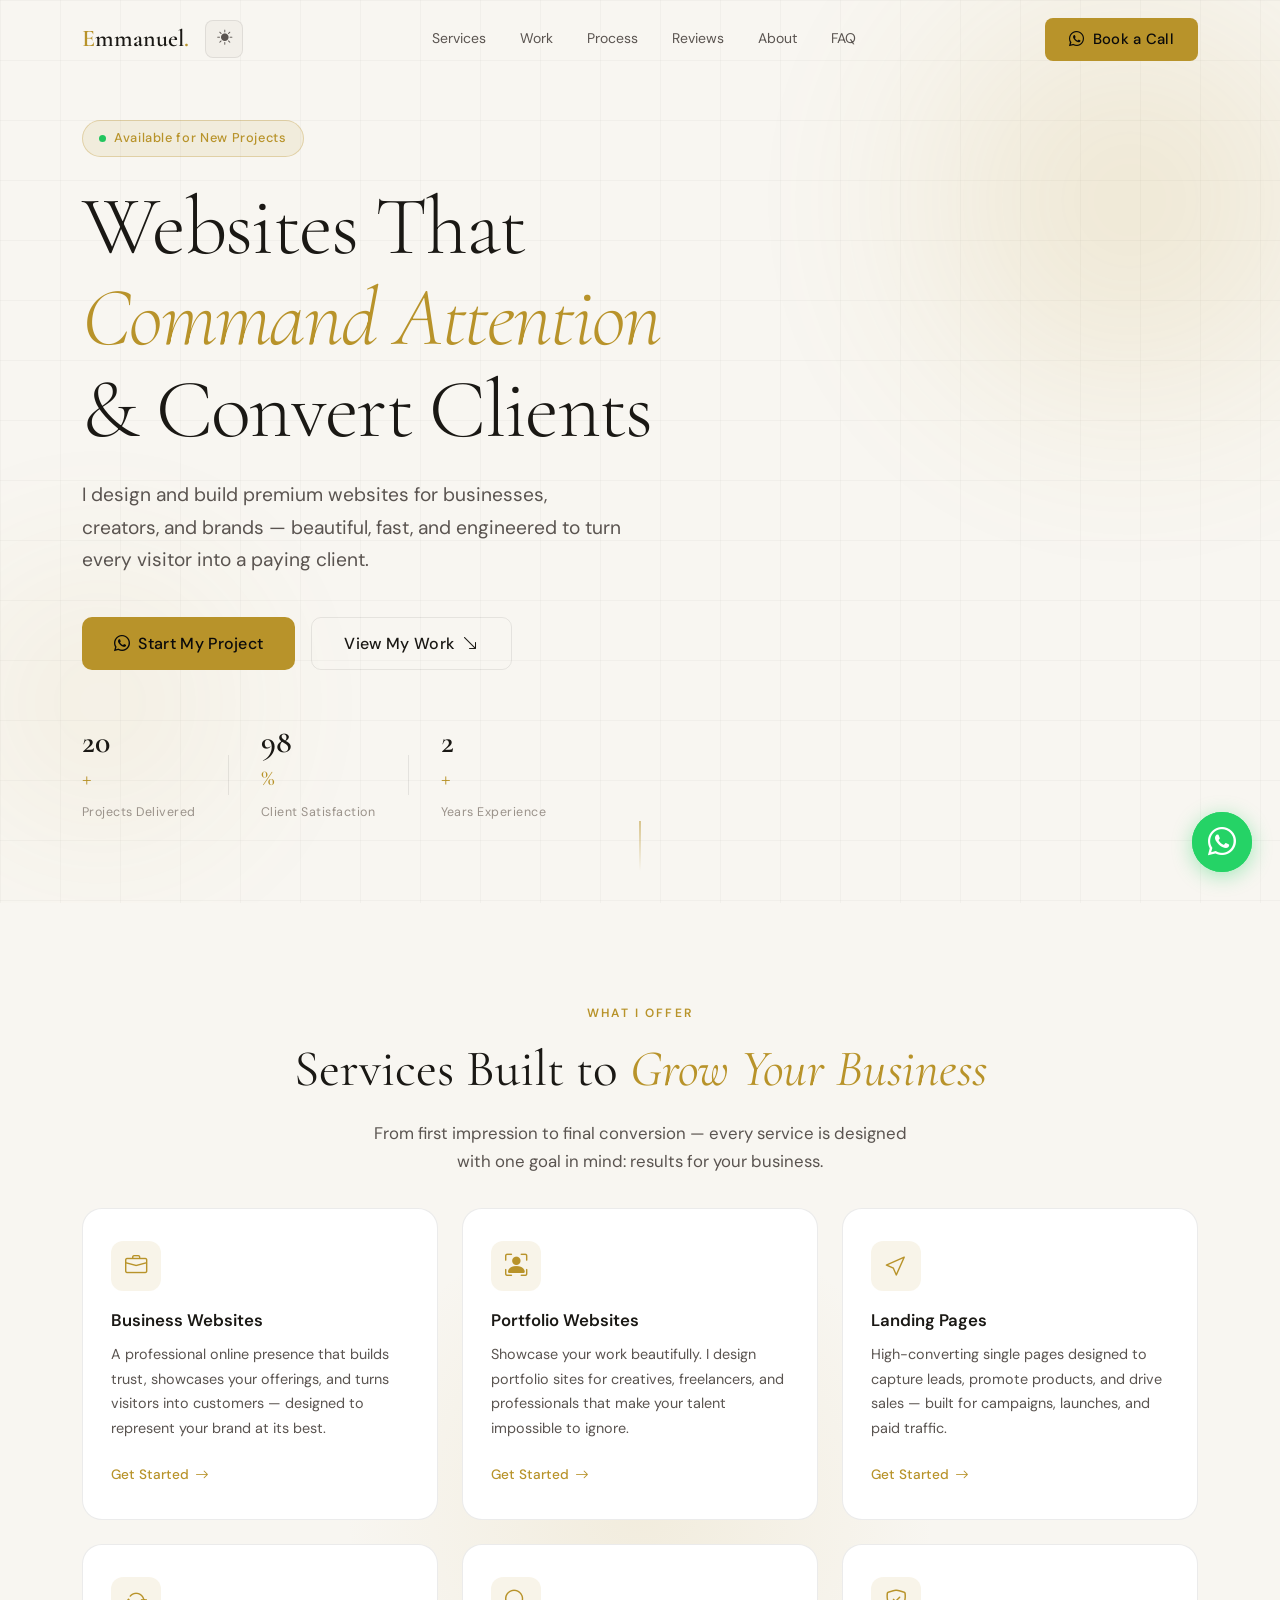
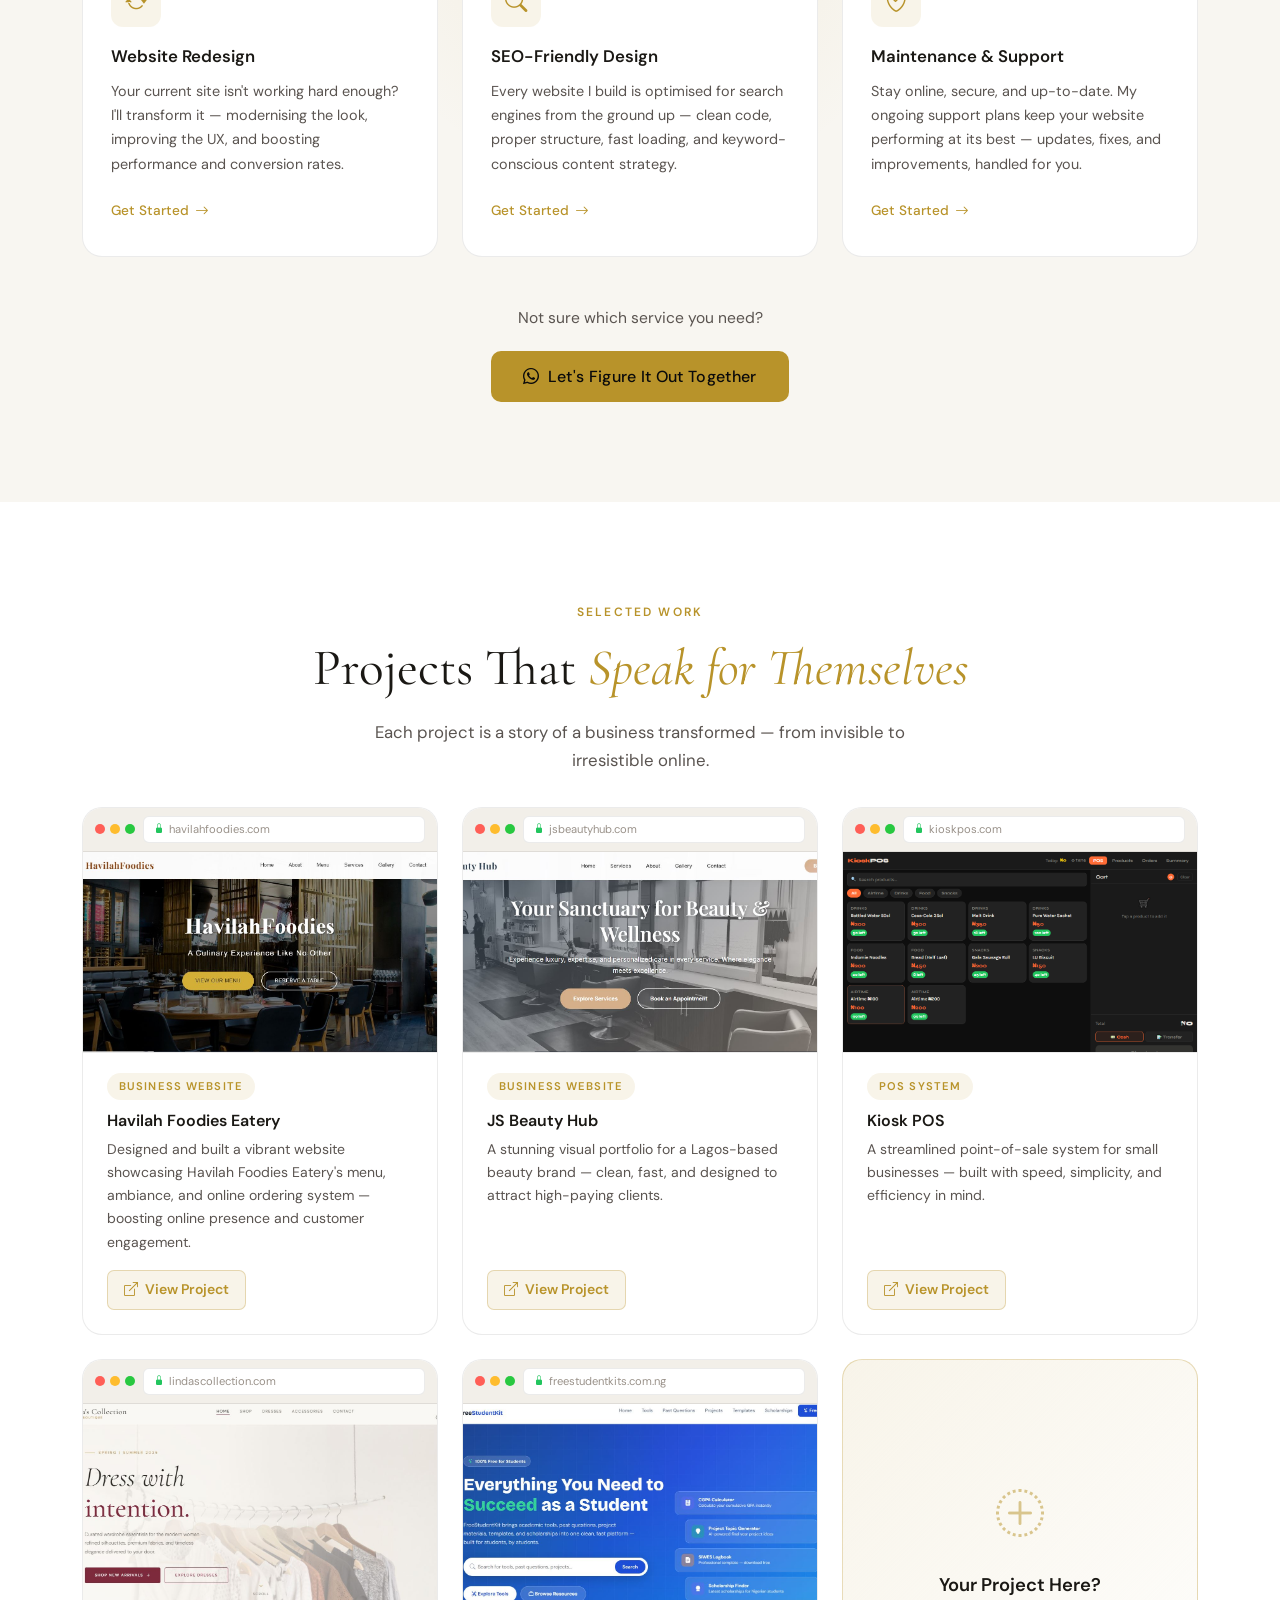
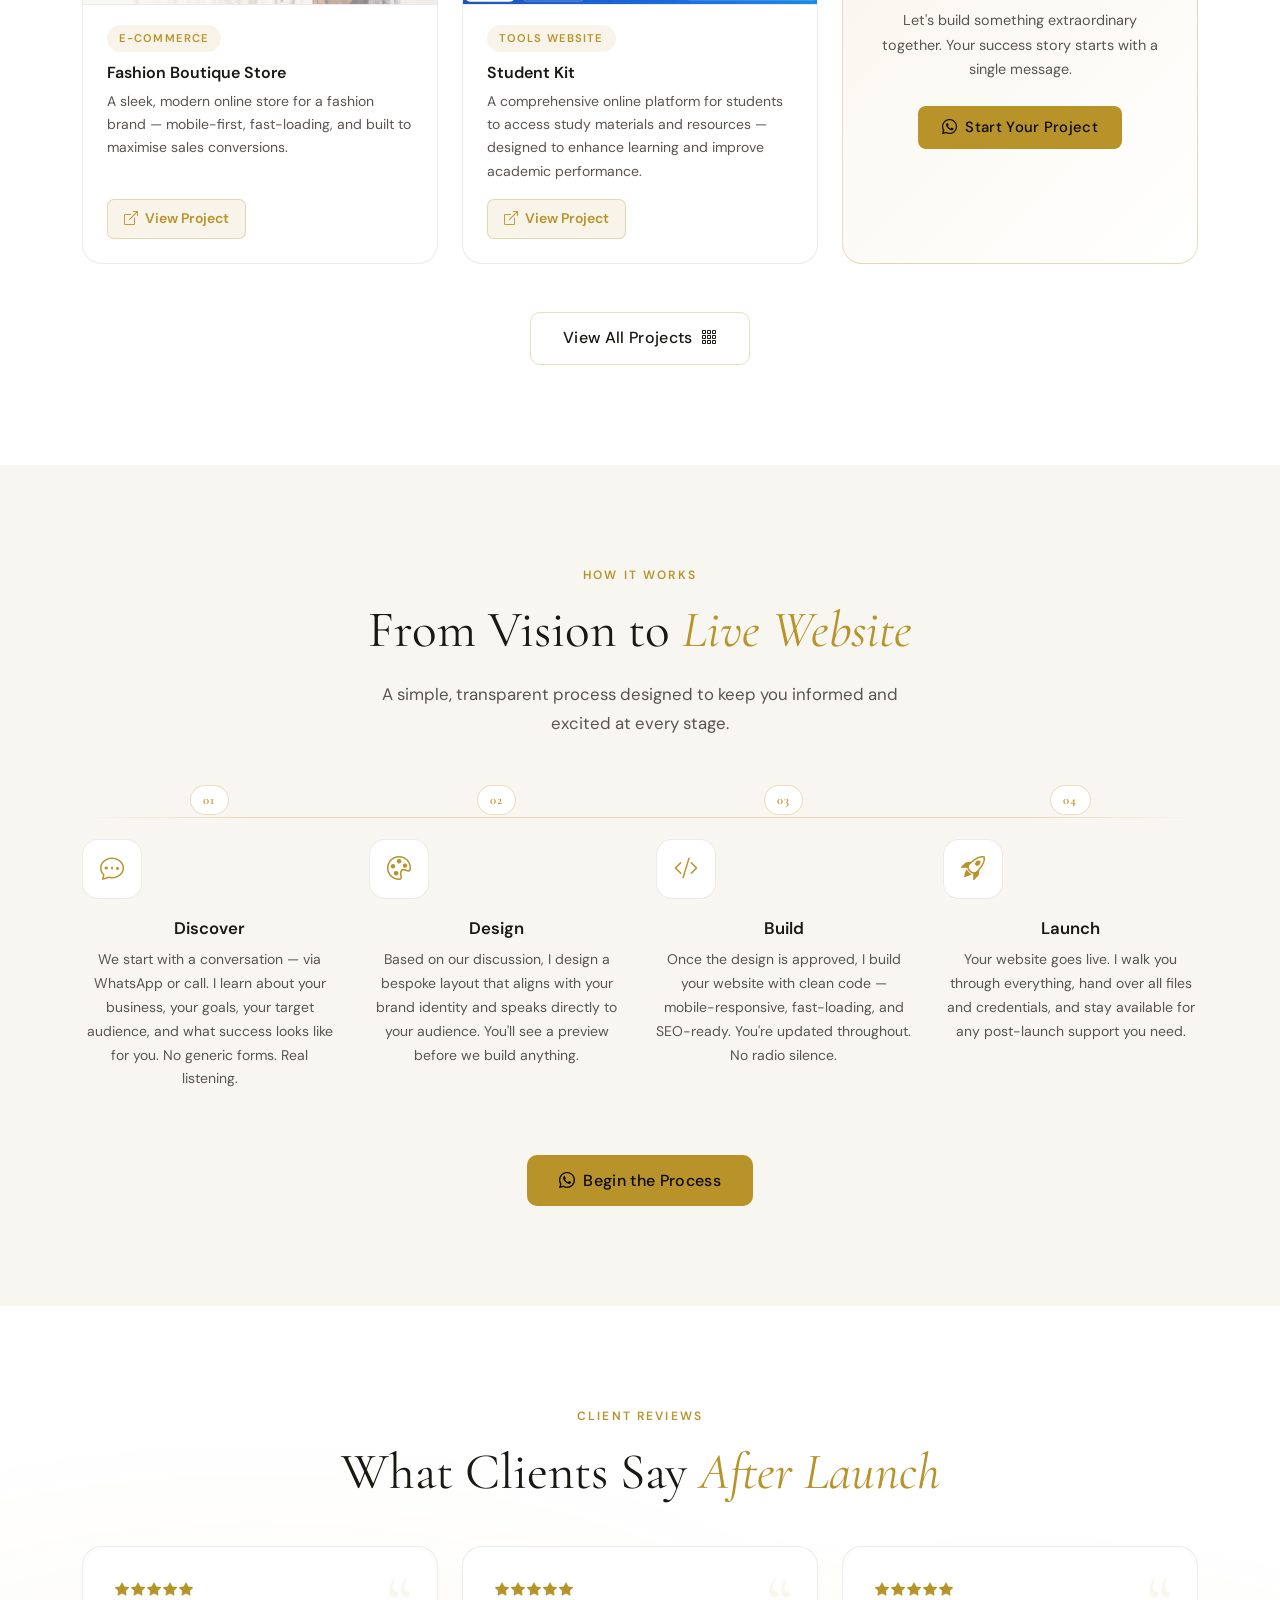
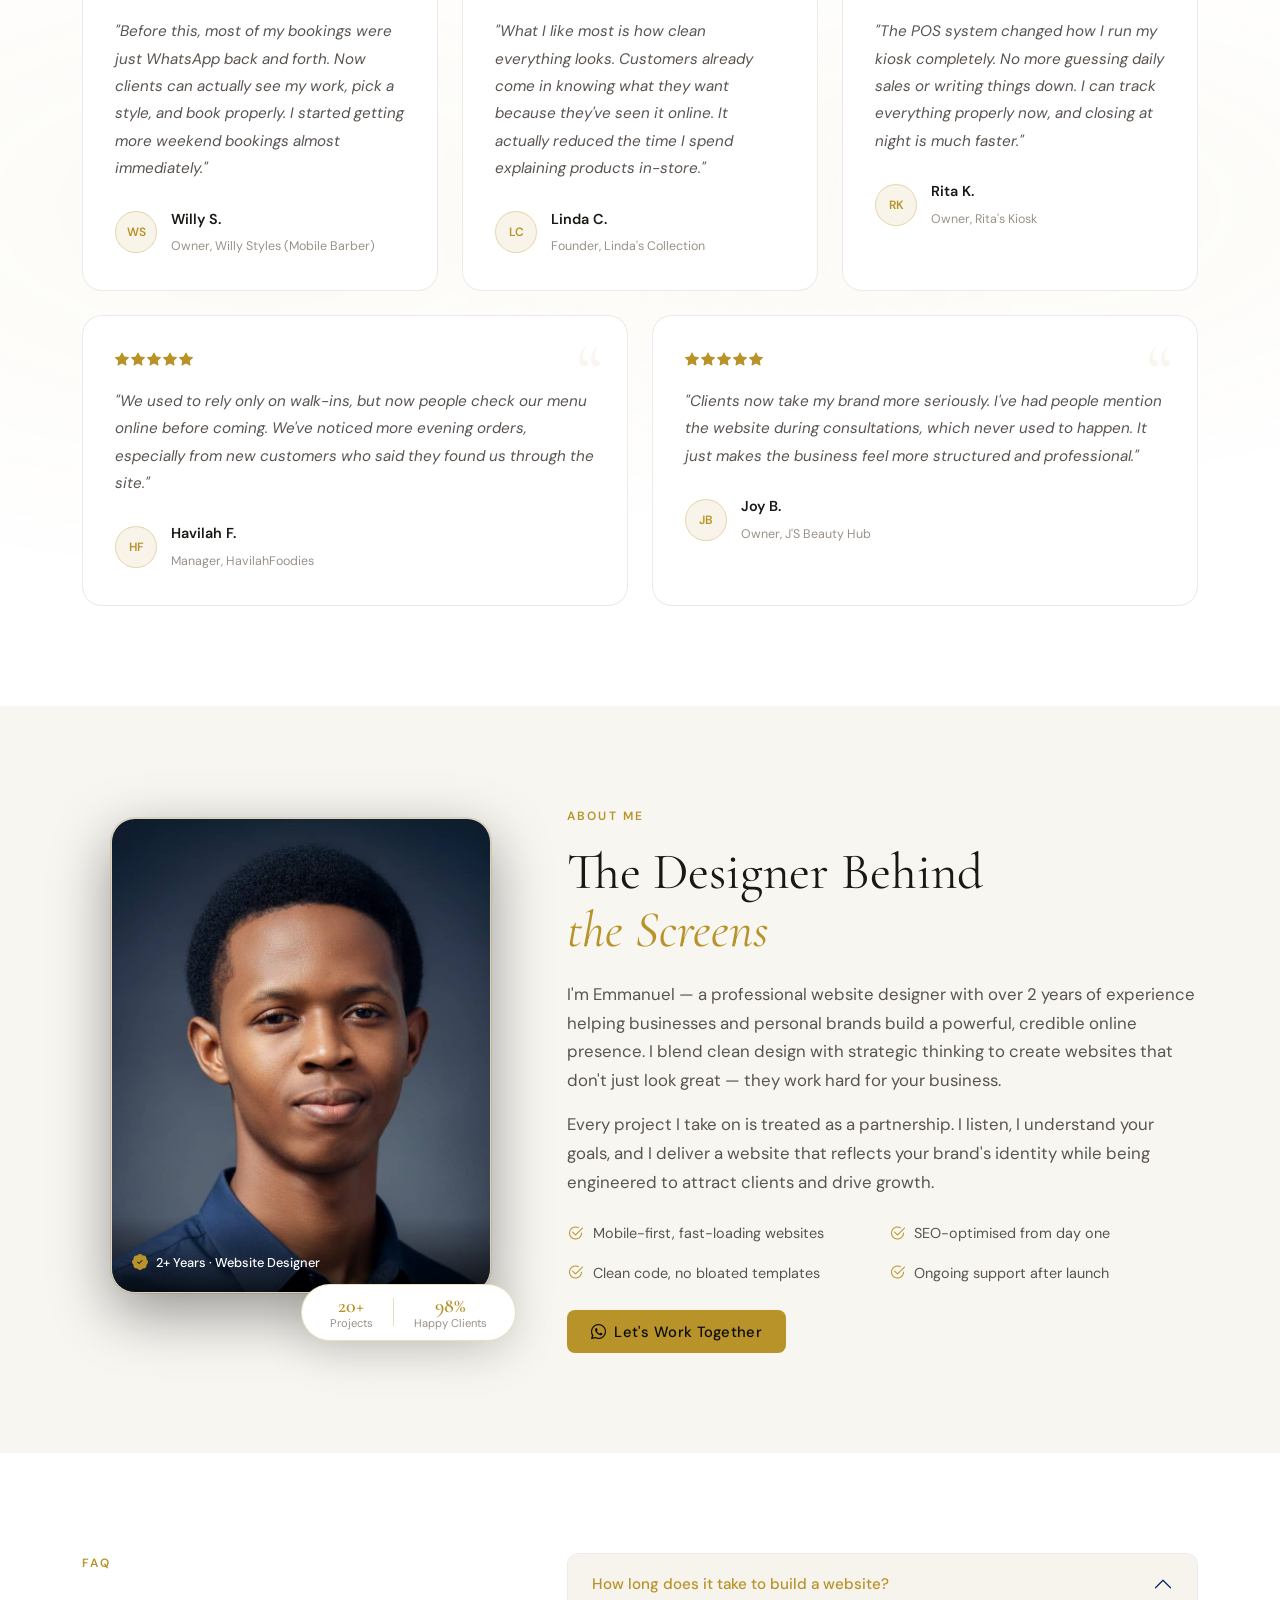
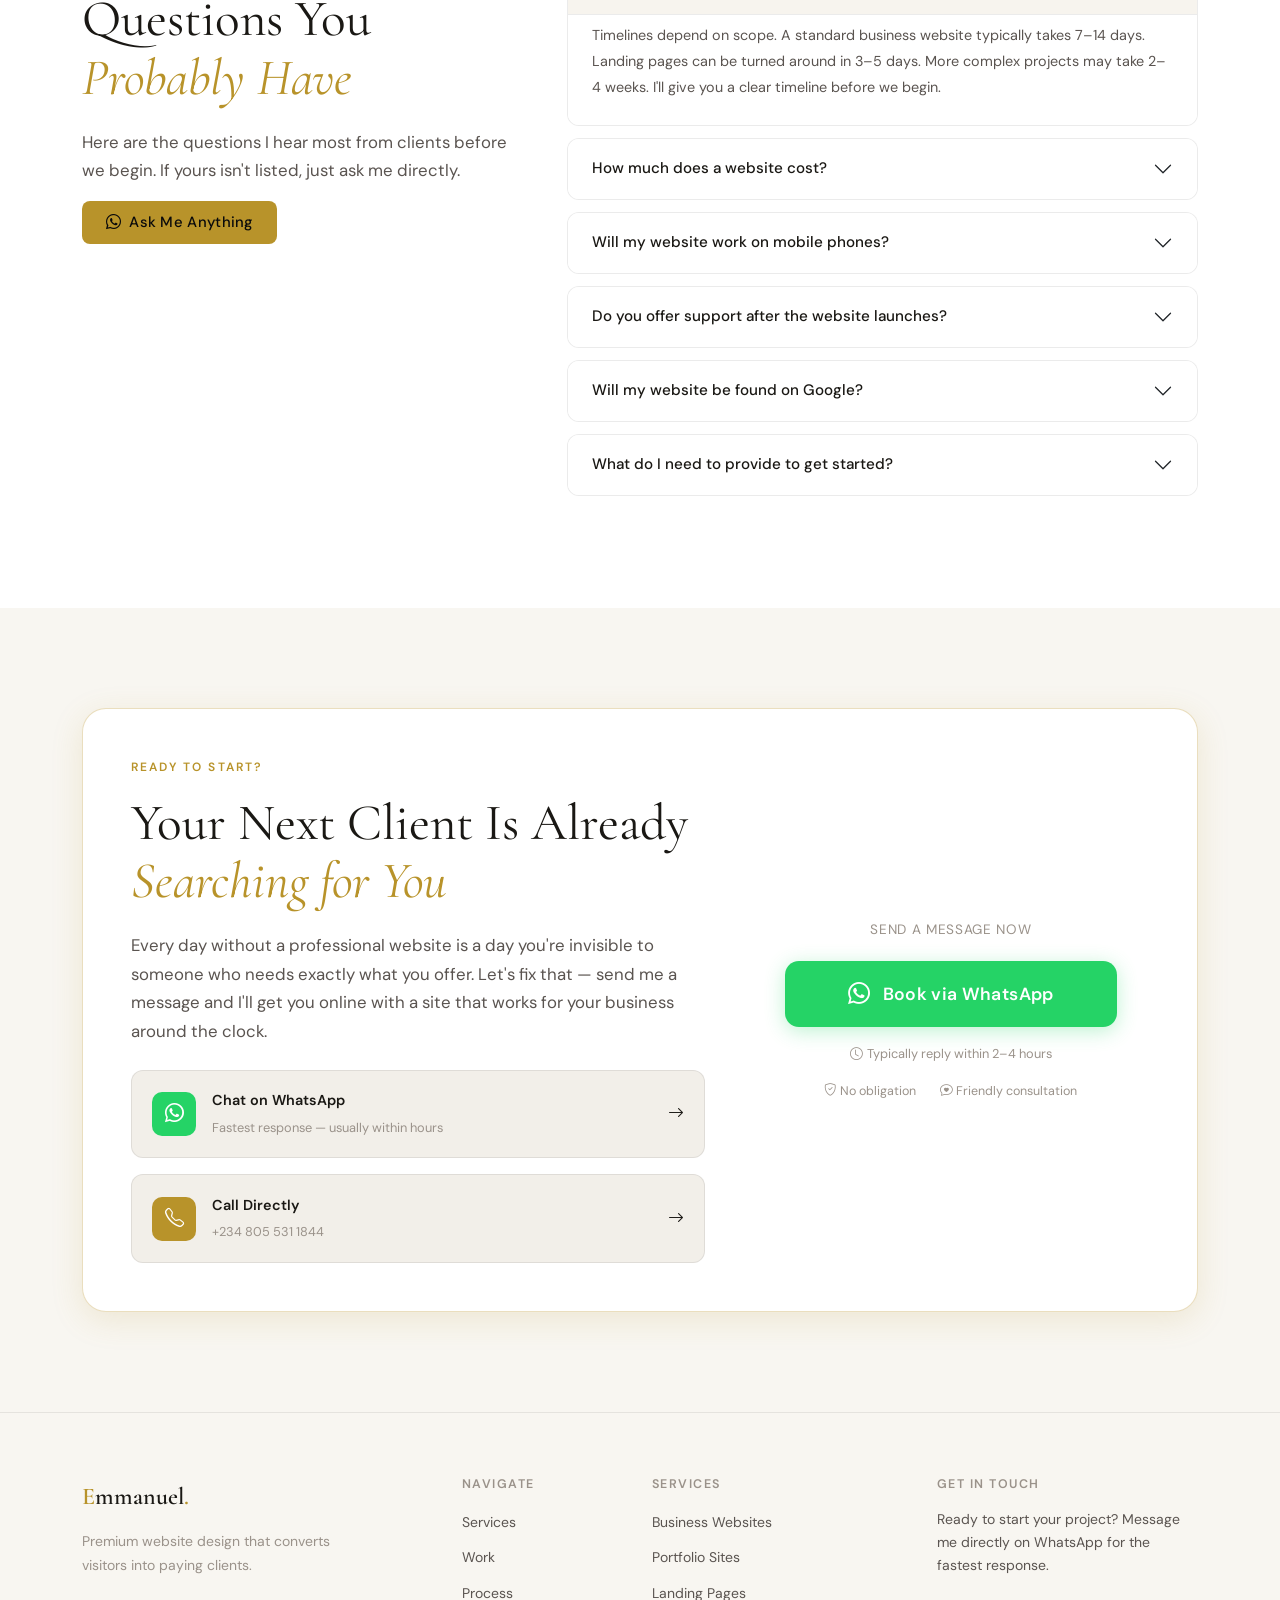
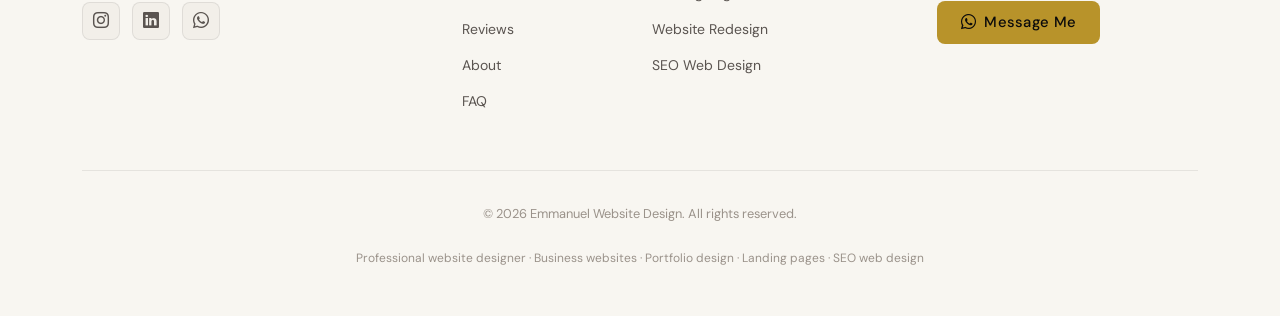
==== index.html @ b2d0d09f "mockups" ====
<!DOCTYPE html>
<html lang="en" data-theme="dark">
<head>
  <meta charset="UTF-8" />
  <meta name="viewport" content="width=device-width, initial-scale=1.0" />
  <meta http-equiv="X-UA-Compatible" content="IE=edge" />

  <!-- SEO Meta -->
  <title>Emmanuel | Professional Website Designer — Stunning Sites That Convert</title>
  <meta name="description" content="Emmanuel is a professional website designer crafting premium, high-converting websites for businesses, portfolios, and brands. Get a custom, mobile-responsive website that ranks and converts." />
  <meta name="keywords" content="website designer, web design services, professional web designer, business website design, portfolio website, landing page design, mobile responsive website, SEO web design, Nigeria web designer" />
  <meta name="author" content="Emmanuel | Website Design" />
  <link rel="canonical" href="https://emmanuelwebdesign.netlify.app/" />

  <!-- Open Graph -->
  <meta property="og:type" content="website" />
  <meta property="og:title" content="Emmanuel | Professional Website Designer" />
  <meta property="og:description" content="Premium websites designed to convert visitors into clients. Custom, mobile-responsive, and SEO-ready." />
  <meta property="og:url" content="https://emmanuelwebdesign.netlify.app/" />
  <meta property="og:site_name" content="Emmanuel Website Design" />
  <meta property="og:image" content="https://emmanuelwebdesign.netlify.app/og-image.jpg" />

  <!-- Twitter Card -->
  <meta name="twitter:card" content="summary_large_image" />
  <meta name="twitter:title" content="Emmanuel | Professional Website Designer" />
  <meta name="twitter:description" content="Premium websites that convert. Custom web design for businesses and personal brands." />
  <meta name="twitter:image" content="https://emmanuelwebdesign.netlify.app/og-image.jpg" />

  <!-- Schema.org JSON-LD -->
  <script type="application/ld+json">
  {
    "@context": "https://schema.org",
    "@type": "ProfessionalService",
    "name": "Emmanuel Website Design",
    "description": "Professional website design services including business websites, portfolio websites, landing pages, and SEO-optimised web design.",
    "url": "https://emmanuelwebdesign.netlify.app/",
    "telephone": "+2348055311844",
    "priceRange": "$$",
    "serviceType": ["Website Design", "Landing Page Design", "Portfolio Design", "Website Redesign", "SEO Web Design"],
    "areaServed": {
      "@type": "Country",
      "name": "Nigeria"
    },
    "contactPoint": {
      "@type": "ContactPoint",
      "telephone": "+2348055311844",
      "contactType": "Customer Service",
      "availableLanguage": "English"
    }
  }
  </script>

  <!-- Google Fonts -->
  <link rel="preconnect" href="https://fonts.googleapis.com" />
  <link rel="preconnect" href="https://fonts.gstatic.com" crossorigin />
  <link href="https://fonts.googleapis.com/css2?family=Cormorant+Garamond:ital,wght@0,300;0,400;0,500;0,600;0,700;1,300;1,400&family=DM+Sans:ital,opsz,wght@0,9..40,300;0,9..40,400;0,9..40,500;0,9..40,600;1,9..40,300&display=swap" rel="stylesheet" />

  <!-- Bootstrap 5 -->
  <link href="https://cdn.jsdelivr.net/npm/bootstrap@5.3.2/dist/css/bootstrap.min.css" rel="stylesheet" />

  <!-- Bootstrap Icons -->
  <link rel="stylesheet" href="https://cdn.jsdelivr.net/npm/bootstrap-icons@1.11.3/font/bootstrap-icons.min.css" />

  <link rel="stylesheet" href="css/style.css" />

  <!--  Favicon  -->
    <link rel="shortcut icon" href="assets/favicon.png" type="image/x-icon">
</head>
<body>

  <!-- NAVIGATION -->
  <nav class="navbar navbar-expand-lg fixed-top" id="mainNav" aria-label="Main navigation">
    <div class="container">
      <a class="navbar-brand" href="#home" aria-label="Emmanuel Website Design — Home">
        <span class="brand-e">E</span>mmanuel<span class="brand-dot">.</span>
      </a>
      <div class="d-flex align-items-center gap-3 ms-auto">
        <button class="theme-toggle" id="themeToggle" aria-label="Toggle light/dark theme">
          <i class="bi bi-moon-stars-fill" id="themeIcon"></i>
        </button>
        <button class="navbar-toggler" type="button" data-bs-toggle="collapse" data-bs-target="#navMenu"
          aria-controls="navMenu" aria-expanded="false" aria-label="Toggle navigation">
          <span class="toggler-bar"></span>
          <span class="toggler-bar"></span>
          <span class="toggler-bar"></span>
        </button>
      </div>
      <div class="collapse navbar-collapse" id="navMenu">
        <ul class="navbar-nav mx-auto gap-lg-1">
          <li class="nav-item"><a class="nav-link" href="#services">Services</a></li>
          <li class="nav-item"><a class="nav-link" href="#portfolio">Work</a></li>
          <li class="nav-item"><a class="nav-link" href="#process">Process</a></li>
          <li class="nav-item"><a class="nav-link" href="#testimonials">Reviews</a></li>
          <li class="nav-item"><a class="nav-link" href="#about">About</a></li>
          <li class="nav-item"><a class="nav-link" href="#faq">FAQ</a></li>
        </ul>
        <a href="https://wa.me/2348055311844?text=Hi%20Emmanuel%2C%20I%27d%20like%20to%20discuss%20a%20website%20project%20with%20you."
          class="btn btn-primary nav-cta" target="_blank" rel="noopener noreferrer">
          <i class="bi bi-whatsapp me-2"></i>Book a Call
        </a>
      </div>
    </div>
  </nav>

  <!-- HERO -->
  <section class="hero-section" id="home" aria-label="Hero">
    <div class="hero-bg-grid" aria-hidden="true"></div>
    <div class="hero-glow hero-glow-1" aria-hidden="true"></div>
    <div class="hero-glow hero-glow-2" aria-hidden="true"></div>
    <div class="container hero-container">
      <div class="hero-badge reveal-up">
        <span class="badge-dot"></span>Available for New Projects
      </div>
      <h1 class="hero-headline reveal-up delay-1">
        Websites That <br /><em>Command Attention</em><br />&amp; Convert Clients
      </h1>
      <p class="hero-sub reveal-up delay-2">
        I design and build premium websites for businesses, creators, and brands — beautiful, fast, and engineered to turn every visitor into a paying client.
      </p>
      <div class="hero-ctas reveal-up delay-3">
        <a href="https://wa.me/2348055311844?text=Hi%20Emmanuel%2C%20I%27d%20like%20to%20get%20a%20website%20designed.%20Can%20we%20discuss%20my%20project%3F"
          class="btn btn-primary btn-lg" target="_blank" rel="noopener noreferrer">
          <i class="bi bi-whatsapp me-2"></i>Start My Project
        </a>
        <a href="#portfolio" class="btn btn-ghost btn-lg">View My Work <i class="bi bi-arrow-down-right ms-2"></i></a>
      </div>
      <div class="hero-trust reveal-up delay-4">
        <div class="trust-item">
          <span class="trust-number" data-count="20">0</span><span class="trust-suffix">+</span>
          <span class="trust-label">Projects Delivered</span>
        </div>
        <div class="trust-divider" aria-hidden="true"></div>
        <div class="trust-item">
          <span class="trust-number" data-count="98">0</span><span class="trust-suffix">%</span>
          <span class="trust-label">Client Satisfaction</span>
        </div>
        <div class="trust-divider" aria-hidden="true"></div>
        <div class="trust-item">
          <span class="trust-number" data-count="2">0</span><span class="trust-suffix">+</span>
          <span class="trust-label">Years Experience</span>
        </div>
      </div>
    </div>
    <div class="hero-scroll-hint" aria-hidden="true"><span></span></div>
  </section>

  <!-- SERVICES -->
  <section class="services-section section-pad" id="services" aria-labelledby="services-heading">
    <div class="services-bg-accent" aria-hidden="true"></div>
    <div class="container">
      <div class="section-header text-center">
        <div class="section-label reveal-up">What I Offer</div>
        <h2 class="section-heading reveal-up delay-1" id="services-heading">Services Built to <em>Grow Your Business</em></h2>
        <p class="section-subtext reveal-up delay-2">From first impression to final conversion — every service is designed with one goal in mind: results for your business.</p>
      </div>
      <div class="row g-4 mt-2">
        <div class="col-md-6 col-lg-4">
          <article class="service-card reveal-up delay-1" aria-label="Business Website Design">
            <div class="service-icon"><i class="bi bi-briefcase"></i></div>
            <h3>Business Websites</h3>
            <p>A professional online presence that builds trust, showcases your offerings, and turns visitors into customers — designed to represent your brand at its best.</p>
            <a href="https://wa.me/2348055311844?text=Hi%20Emmanuel%2C%20I%20need%20a%20business%20website.%20Can%20we%20discuss%3F" class="service-link" target="_blank" rel="noopener noreferrer">Get Started <i class="bi bi-arrow-right"></i></a>
          </article>
        </div>
        <div class="col-md-6 col-lg-4">
          <article class="service-card reveal-up delay-2" aria-label="Portfolio Website Design">
            <div class="service-icon"><i class="bi bi-person-bounding-box"></i></div>
            <h3>Portfolio Websites</h3>
            <p>Showcase your work beautifully. I design portfolio sites for creatives, freelancers, and professionals that make your talent impossible to ignore.</p>
            <a href="https://wa.me/2348055311844?text=Hi%20Emmanuel%2C%20I%20need%20a%20portfolio%20website.%20Can%20we%20discuss%3F" class="service-link" target="_blank" rel="noopener noreferrer">Get Started <i class="bi bi-arrow-right"></i></a>
          </article>
        </div>
        <div class="col-md-6 col-lg-4">
          <article class="service-card reveal-up delay-3" aria-label="Landing Page Design">
            <div class="service-icon"><i class="bi bi-cursor"></i></div>
            <h3>Landing Pages</h3>
            <p>High-converting single pages designed to capture leads, promote products, and drive sales — built for campaigns, launches, and paid traffic.</p>
            <a href="https://wa.me/2348055311844?text=Hi%20Emmanuel%2C%20I%20need%20a%20landing%20page.%20Can%20we%20discuss%3F" class="service-link" target="_blank" rel="noopener noreferrer">Get Started <i class="bi bi-arrow-right"></i></a>
          </article>
        </div>
        <div class="col-md-6 col-lg-4">
          <article class="service-card reveal-up delay-1" aria-label="Website Redesign">
            <div class="service-icon"><i class="bi bi-arrow-repeat"></i></div>
            <h3>Website Redesign</h3>
            <p>Your current site isn't working hard enough? I'll transform it — modernising the look, improving the UX, and boosting performance and conversion rates.</p>
            <a href="https://wa.me/2348055311844?text=Hi%20Emmanuel%2C%20I%20need%20my%20website%20redesigned.%20Can%20we%20discuss%3F" class="service-link" target="_blank" rel="noopener noreferrer">Get Started <i class="bi bi-arrow-right"></i></a>
          </article>
        </div>
        <div class="col-md-6 col-lg-4">
          <article class="service-card reveal-up delay-2" aria-label="SEO-Friendly Web Design">
            <div class="service-icon"><i class="bi bi-search"></i></div>
            <h3>SEO-Friendly Design</h3>
            <p>Every website I build is optimised for search engines from the ground up — clean code, proper structure, fast loading, and keyword-conscious content strategy.</p>
            <a href="https://wa.me/2348055311844?text=Hi%20Emmanuel%2C%20I%20need%20an%20SEO-friendly%20website.%20Can%20we%20discuss%3F" class="service-link" target="_blank" rel="noopener noreferrer">Get Started <i class="bi bi-arrow-right"></i></a>
          </article>
        </div>
        <div class="col-md-6 col-lg-4">
          <article class="service-card reveal-up delay-3" aria-label="Website Maintenance and Support">
            <div class="service-icon"><i class="bi bi-shield-check"></i></div>
            <h3>Maintenance &amp; Support</h3>
            <p>Stay online, secure, and up-to-date. My ongoing support plans keep your website performing at its best — updates, fixes, and improvements, handled for you.</p>
            <a href="https://wa.me/2348055311844?text=Hi%20Emmanuel%2C%20I%20need%20website%20maintenance%20support.%20Can%20we%20discuss%3F" class="service-link" target="_blank" rel="noopener noreferrer">Get Started <i class="bi bi-arrow-right"></i></a>
          </article>
        </div>
      </div>
      <div class="text-center mt-5 reveal-up">
        <p class="services-cta-text">Not sure which service you need?</p>
        <a href="https://wa.me/2348055311844?text=Hi%20Emmanuel%2C%20I%27m%20not%20sure%20exactly%20what%20I%20need%20yet.%20Can%20you%20help%20me%20figure%20out%20the%20best%20option%20for%20my%20business%3F"
          class="btn btn-primary btn-lg" target="_blank" rel="noopener noreferrer">
          <i class="bi bi-whatsapp me-2"></i>Let's Figure It Out Together
        </a>
      </div>
    </div>
  </section>

  <!-- PORTFOLIO / WORK -->
  <!-- PORTFOLIO / WORK -->
<section class="portfolio-section section-pad" id="portfolio" aria-labelledby="portfolio-heading">
  <div class="container">
    <div class="section-header text-center">
      <div class="section-label reveal-up">Selected Work</div>
      <h2 class="section-heading reveal-up delay-1" id="portfolio-heading">
        Projects That <em>Speak for Themselves</em>
      </h2>
      <p class="section-subtext reveal-up delay-2">
        Each project is a story of a business transformed — from invisible to irresistible online.
      </p>
    </div>

    <div class="row g-4 mt-2">

      <!-- Project 1 -->
      <div class="col-md-6 col-lg-4">
        <article class="portfolio-card reveal-up delay-1">
          <div class="browser-mockup">
            <div class="browser-chrome">
              <div class="b-dots">
                <span class="b-dot b-dot--red"></span>
                <span class="b-dot b-dot--yellow"></span>
                <span class="b-dot b-dot--green"></span>
              </div>
              <div class="b-url-bar">
                <i class="bi bi-lock-fill b-lock"></i>havilahfoodies.com
              </div>
            </div>
            <div class="browser-screen">
              <img src="assets/halilah.JPG"
                   alt="Havilah Foodies website"
                   class="browser-screenshot" />
            </div>
          </div>
          <div class="portfolio-info">
            <span class="portfolio-tag">Business Website</span>
            <h3>Havilah Foodies Eatery</h3>
            <p>Designed and built a vibrant website showcasing Havilah Foodies Eatery's menu, ambiance, and online ordering system — boosting online presence and customer engagement.</p>
            <div class="portfolio-actions">
              <a href="https://havilahfoodies.netlify.app/" class="portfolio-view-link" target="_blank">
                <i class="bi bi-box-arrow-up-right"></i> View Project
              </a>
            </div>
          </div>
        </article>
      </div>

      <!-- Project 2 -->
      <div class="col-md-6 col-lg-4">
        <article class="portfolio-card reveal-up delay-2">
          <div class="browser-mockup">
            <div class="browser-chrome">
              <div class="b-dots">
                <span class="b-dot b-dot--red"></span>
                <span class="b-dot b-dot--yellow"></span>
                <span class="b-dot b-dot--green"></span>
              </div>
              <div class="b-url-bar">
                <i class="bi bi-lock-fill b-lock"></i>jsbeautyhub.com
              </div>
            </div>
            <div class="browser-screen">
              <img src="assets/jsbeautyhub.JPG"
                   alt="JS Beauty Hub website"
                   class="browser-screenshot" />
            </div>
          </div>
          <div class="portfolio-info">
            <span class="portfolio-tag">Business Website</span>
            <h3>JS Beauty Hub</h3>
            <p>A stunning visual portfolio for a Lagos-based beauty brand — clean, fast, and designed to attract high-paying clients.</p>
            <div class="portfolio-actions">
              <a href="https://jsbeautyhub.netlify.app/" class="portfolio-view-link" target="_blank">
                <i class="bi bi-box-arrow-up-right"></i> View Project
              </a>
            </div>
          </div>
        </article>
      </div>

      <!-- Project 3 -->
      <div class="col-md-6 col-lg-4">
        <article class="portfolio-card reveal-up delay-3">
          <div class="browser-mockup">
            <div class="browser-chrome">
              <div class="b-dots">
                <span class="b-dot b-dot--red"></span>
                <span class="b-dot b-dot--yellow"></span>
                <span class="b-dot b-dot--green"></span>
              </div>
              <div class="b-url-bar">
                <i class="bi bi-lock-fill b-lock"></i>kioskpos.com
              </div>
            </div>
            <div class="browser-screen">
              <img src="assets/kioskpos.JPG"
                   alt="POS System"
                   class="browser-screenshot" />
            </div>
          </div>
          <div class="portfolio-info">
            <span class="portfolio-tag">POS System</span>
            <h3>Kiosk POS</h3>
            <p>A streamlined point-of-sale system for small businesses — built with speed, simplicity, and efficiency in mind.</p>
            <div class="portfolio-actions">
              <a href="https://kioskpos.netlify.app" class="portfolio-view-link" target="_blank">
                <i class="bi bi-box-arrow-up-right"></i> View Project
              </a>
            </div>
          </div>
        </article>
      </div>

      <!-- Project 4 -->
      <div class="col-md-6 col-lg-4">
        <article class="portfolio-card reveal-up delay-1">
          <div class="browser-mockup">
            <div class="browser-chrome">
              <div class="b-dots">
                <span class="b-dot b-dot--red"></span>
                <span class="b-dot b-dot--yellow"></span>
                <span class="b-dot b-dot--green"></span>
              </div>
              <div class="b-url-bar">
                <i class="bi bi-lock-fill b-lock"></i>lindascollection.com
              </div>
            </div>
            <div class="browser-screen">
              <img src="assets/lindascollection.JPG"
                   alt="Fashion Boutique e-commerce store"
                   class="browser-screenshot" />
            </div>
          </div>
          <div class="portfolio-info">
            <span class="portfolio-tag">E-Commerce</span>
            <h3>Fashion Boutique Store</h3>
            <p>A sleek, modern online store for a fashion brand — mobile-first, fast-loading, and built to maximise sales conversions.</p>
            <div class="portfolio-actions">
              <a href="https://lindascollection.netlify.app/" class="portfolio-view-link" target="_blank">
                <i class="bi bi-box-arrow-up-right"></i> View Project
              </a>
            </div>
          </div>
        </article>
      </div>

      <!-- Project 5 -->
      <div class="col-md-6 col-lg-4">
        <article class="portfolio-card reveal-up delay-2">
          <div class="browser-mockup">
            <div class="browser-chrome">
              <div class="b-dots">
                <span class="b-dot b-dot--red"></span>
                <span class="b-dot b-dot--yellow"></span>
                <span class="b-dot b-dot--green"></span>
              </div>
              <div class="b-url-bar">
                <i class="bi bi-lock-fill b-lock"></i>freestudentkits.com.ng
              </div>
            </div>
            <div class="browser-screen">
              <img src="assets/freestudentkits.JPG"
                   alt="Student Kit website"
                   class="browser-screenshot" />
            </div>
          </div>
          <div class="portfolio-info">
            <span class="portfolio-tag">Tools Website</span>
            <h3>Student Kit</h3>
            <p>A comprehensive online platform for students to access study materials and resources — designed to enhance learning and improve academic performance.</p>
            <div class="portfolio-actions">
              <a href="https://freestudentkits.netlify.app/" class="portfolio-view-link" target="_blank">
                <i class="bi bi-box-arrow-up-right"></i> View Project
              </a>
            </div>
          </div>
        </article>
      </div>

      <!-- CTA Card -->
      <div class="col-md-6 col-lg-4">
        <article class="portfolio-card cta-card reveal-up delay-3">
          <div class="cta-card-inner">
            <i class="bi bi-plus-circle-dotted cta-card-icon"></i>
            <h3>Your Project Here?</h3>
            <p>Let's build something extraordinary together. Your success story starts with a single message.</p>
            <a href="https://wa.me/2348055311844?text=Hi%20Emmanuel%2C%20I%27d%20like%20to%20start%20a%20website%20project.%20Can%20we%20discuss%3F"
               class="btn btn-primary" target="_blank">
              <i class="bi bi-whatsapp me-2"></i>Start Your Project
            </a>
          </div>
        </article>
      </div>

    </div>

    <div class="text-center mt-5 reveal-up">
      <a href="/projects.html" class="btn btn-outline-view btn-lg">
        View All Projects <i class="bi bi-grid-3x3-gap ms-2"></i>
      </a>
    </div>
  </div>
</section>

  <!-- PROCESS -->
  <section class="process-section section-pad" id="process" aria-labelledby="process-heading">
    <div class="container">
      <div class="section-header text-center">
        <div class="section-label reveal-up">How It Works</div>
        <h2 class="section-heading reveal-up delay-1" id="process-heading">From Vision to <em>Live Website</em></h2>
        <p class="section-subtext reveal-up delay-2">A simple, transparent process designed to keep you informed and excited at every stage.</p>
      </div>
      <div class="process-timeline mt-5">
        <div class="process-step reveal-up delay-1">
          <div class="process-num">01</div>
          <div class="process-content">
            <div class="process-icon"><i class="bi bi-chat-dots"></i></div>
            <h3>Discover</h3>
            <p>We start with a conversation — via WhatsApp or call. I learn about your business, your goals, your target audience, and what success looks like for you. No generic forms. Real listening.</p>
          </div>
        </div>
        <div class="process-step reveal-up delay-2">
          <div class="process-num">02</div>
          <div class="process-content">
            <div class="process-icon"><i class="bi bi-palette"></i></div>
            <h3>Design</h3>
            <p>Based on our discussion, I design a bespoke layout that aligns with your brand identity and speaks directly to your audience. You'll see a preview before we build anything.</p>
          </div>
        </div>
        <div class="process-step reveal-up delay-3">
          <div class="process-num">03</div>
          <div class="process-content">
            <div class="process-icon"><i class="bi bi-code-slash"></i></div>
            <h3>Build</h3>
            <p>Once the design is approved, I build your website with clean code — mobile-responsive, fast-loading, and SEO-ready. You're updated throughout. No radio silence.</p>
          </div>
        </div>
        <div class="process-step reveal-up delay-4">
          <div class="process-num">04</div>
          <div class="process-content">
            <div class="process-icon"><i class="bi bi-rocket-takeoff"></i></div>
            <h3>Launch</h3>
            <p>Your website goes live. I walk you through everything, hand over all files and credentials, and stay available for any post-launch support you need.</p>
          </div>
        </div>
      </div>
      <div class="text-center mt-5 reveal-up">
        <a href="https://wa.me/2348055311844?text=Hi%20Emmanuel%2C%20I%27m%20ready%20to%20start%20my%20website%20project.%20Let%27s%20discuss%20the%20details."
          class="btn btn-primary btn-lg" target="_blank" rel="noopener noreferrer">
          <i class="bi bi-whatsapp me-2"></i>Begin the Process
        </a>
      </div>
    </div>
  </section>

  <!-- TESTIMONIALS -->
 <section class="testimonials-section section-pad" id="testimonials" aria-labelledby="testimonials-heading">
  <div class="testimonials-bg" aria-hidden="true"></div>
  <div class="container">
    <div class="section-header text-center">
      <div class="section-label reveal-up">Client Reviews</div>
      <h2 class="section-heading reveal-up delay-1" id="testimonials-heading">What Clients Say <em>After Launch</em></h2>
    </div>
    <div class="row g-4 mt-3">
      
      <div class="col-md-6 col-lg-4">
        <article class="testimonial-card reveal-up delay-1">
          <div class="testimonial-stars"><i class="bi bi-star-fill"></i><i class="bi bi-star-fill"></i><i class="bi bi-star-fill"></i><i class="bi bi-star-fill"></i><i class="bi bi-star-fill"></i></div>
          <blockquote>"Before this, most of my bookings were just WhatsApp back and forth. Now clients can actually see my work, pick a style, and book properly. I started getting more weekend bookings almost immediately."</blockquote>
          <div class="testimonial-author"><div class="author-avatar">WS</div><div><strong>Willy S.</strong><span>Owner, Willy Styles (Mobile Barber)</span></div></div>
        </article>
      </div>

      <div class="col-md-6 col-lg-4">
        <article class="testimonial-card reveal-up delay-2">
          <div class="testimonial-stars"><i class="bi bi-star-fill"></i><i class="bi bi-star-fill"></i><i class="bi bi-star-fill"></i><i class="bi bi-star-fill"></i><i class="bi bi-star-fill"></i></div>
          <blockquote>"What I like most is how clean everything looks. Customers already come in knowing what they want because they've seen it online. It actually reduced the time I spend explaining products in-store."</blockquote>
          <div class="testimonial-author"><div class="author-avatar">LC</div><div><strong>Linda C.</strong><span>Founder, Linda's Collection</span></div></div>
        </article>
      </div>

      <div class="col-md-6 col-lg-4">
        <article class="testimonial-card reveal-up delay-3">
          <div class="testimonial-stars"><i class="bi bi-star-fill"></i><i class="bi bi-star-fill"></i><i class="bi bi-star-fill"></i><i class="bi bi-star-fill"></i><i class="bi bi-star-fill"></i></div>
          <blockquote>"The POS system changed how I run my kiosk completely. No more guessing daily sales or writing things down. I can track everything properly now, and closing at night is much faster."</blockquote>
          <div class="testimonial-author"><div class="author-avatar">RK</div><div><strong>Rita K.</strong><span>Owner, Rita's Kiosk</span></div></div>
        </article>
      </div>

      <div class="col-md-6 col-lg-6">
        <article class="testimonial-card reveal-up delay-1">
          <div class="testimonial-stars"><i class="bi bi-star-fill"></i><i class="bi bi-star-fill"></i><i class="bi bi-star-fill"></i><i class="bi bi-star-fill"></i><i class="bi bi-star-fill"></i></div>
          <blockquote>"We used to rely only on walk-ins, but now people check our menu online before coming. We've noticed more evening orders, especially from new customers who said they found us through the site."</blockquote>
          <div class="testimonial-author"><div class="author-avatar">HF</div><div><strong>Havilah F.</strong><span>Manager, HavilahFoodies</span></div></div>
        </article>
      </div>

      <div class="col-md-6 col-lg-6">
        <article class="testimonial-card reveal-up delay-2">
          <div class="testimonial-stars"><i class="bi bi-star-fill"></i><i class="bi bi-star-fill"></i><i class="bi bi-star-fill"></i><i class="bi bi-star-fill"></i><i class="bi bi-star-fill"></i></div>
          <blockquote>"Clients now take my brand more seriously. I've had people mention the website during consultations, which never used to happen. It just makes the business feel more structured and professional."</blockquote>
          <div class="testimonial-author"><div class="author-avatar">JB</div><div><strong>Joy B.</strong><span>Owner, J'S Beauty Hub</span></div></div>
        </article>
      </div>

    </div>
  </div>
</section>

  <!-- ABOUT -->
  <section class="about-section section-pad" id="about" aria-labelledby="about-heading">
    <div class="container">
      <div class="row align-items-center g-5">
        <div class="col-lg-5">
          <div class="about-portrait reveal-left">
            <div class="portrait-frame">
              <!--
                ★ HOW TO ADD YOUR PHOTO:
                  1. Save your photo as "emmanuel.jpg" in the same folder as index.html
                  2. Change src below to: src="emmanuel.jpg"
                  3. The placeholder will hide automatically when the image loads
                  Recommended: square or portrait crop, at least 800×1000px
              -->
              
              <div class="portrait-initials-wrap">
                <img src="assets/portrait.JPG"
                   alt="Emmanuel — Professional Website Designer"
                   class="portrait-photo"
                   onerror="this.style.display='none';this.nextElementSibling.style.display='flex'" /></span>
              </div>
              <div class="portrait-overlay-bar">
                <i class="bi bi-patch-check-fill"></i>
                <span>2+ Years · Website Designer</span>
              </div>
            </div>
            <div class="about-stat-badge reveal-up delay-3">
              <div class="stat-badge-item">
                <strong>20+</strong><span>Projects</span>
              </div>
              <div class="stat-badge-divider"></div>
              <div class="stat-badge-item">
                <strong>98%</strong><span>Happy Clients</span>
              </div>
            </div>
          </div>
        </div>

        <div class="col-lg-7">
          <div class="section-label reveal-up">About Me</div>
          <h2 class="section-heading reveal-up delay-1" id="about-heading">The Designer Behind <br /><em>the Screens</em></h2>
          <p class="section-body reveal-up delay-2">I'm Emmanuel — a professional website designer with over 2 years of experience helping businesses and personal brands build a powerful, credible online presence. I blend clean design with strategic thinking to create websites that don't just look great — they work hard for your business.</p>
          <p class="section-body reveal-up delay-3">Every project I take on is treated as a partnership. I listen, I understand your goals, and I deliver a website that reflects your brand's identity while being engineered to attract clients and drive growth.</p>
          <div class="about-highlights reveal-up delay-4">
            <div class="highlight-item"><i class="bi bi-check2-circle"></i><span>Mobile-first, fast-loading websites</span></div>
            <div class="highlight-item"><i class="bi bi-check2-circle"></i><span>SEO-optimised from day one</span></div>
            <div class="highlight-item"><i class="bi bi-check2-circle"></i><span>Clean code, no bloated templates</span></div>
            <div class="highlight-item"><i class="bi bi-check2-circle"></i><span>Ongoing support after launch</span></div>
          </div>
          <a href="https://wa.me/2348055311844?text=Hi%20Emmanuel%2C%20I%27d%20like%20to%20work%20with%20you%20on%20a%20website%20project."
            class="btn btn-primary mt-4 reveal-up delay-5" target="_blank" rel="noopener noreferrer">
            <i class="bi bi-whatsapp me-2"></i>Let's Work Together
          </a>
        </div>
      </div>
    </div>
  </section>

  <!-- FAQ -->
  <section class="faq-section section-pad" id="faq" aria-labelledby="faq-heading">
    <div class="container">
      <div class="row g-5 align-items-start">
        <div class="col-lg-5">
          <div class="section-label reveal-up">FAQ</div>
          <h2 class="section-heading reveal-up delay-1" id="faq-heading">Questions You <em>Probably Have</em></h2>
          <p class="section-body reveal-up delay-2">Here are the questions I hear most from clients before we begin. If yours isn't listed, just ask me directly.</p>
          <a href="https://wa.me/2348055311844?text=Hi%20Emmanuel%2C%20I%20have%20a%20question%20about%20your%20web%20design%20services."
            class="btn btn-primary reveal-up delay-3" target="_blank" rel="noopener noreferrer">
            <i class="bi bi-whatsapp me-2"></i>Ask Me Anything
          </a>
        </div>
        <div class="col-lg-7">
          <div class="accordion faq-accordion reveal-up delay-2" id="faqAccordion">
            <div class="accordion-item">
              <h3 class="accordion-header"><button class="accordion-button" type="button" data-bs-toggle="collapse" data-bs-target="#faq1" aria-expanded="true">How long does it take to build a website?</button></h3>
              <div id="faq1" class="accordion-collapse collapse show" data-bs-parent="#faqAccordion"><div class="accordion-body">Timelines depend on scope. A standard business website typically takes 7–14 days. Landing pages can be turned around in 3–5 days. More complex projects may take 2–4 weeks. I'll give you a clear timeline before we begin.</div></div>
            </div>
            <div class="accordion-item">
              <h3 class="accordion-header"><button class="accordion-button collapsed" type="button" data-bs-toggle="collapse" data-bs-target="#faq2" aria-expanded="false">How much does a website cost?</button></h3>
              <div id="faq2" class="accordion-collapse collapse" data-bs-parent="#faqAccordion"><div class="accordion-body">Pricing is based on your specific needs and project scope. Every website is different. After a brief consultation, I'll send you a transparent, no-surprise quote tailored to your project. Message me on WhatsApp to get a custom quote.</div></div>
            </div>
            <div class="accordion-item">
              <h3 class="accordion-header"><button class="accordion-button collapsed" type="button" data-bs-toggle="collapse" data-bs-target="#faq3" aria-expanded="false">Will my website work on mobile phones?</button></h3>
              <div id="faq3" class="accordion-collapse collapse" data-bs-parent="#faqAccordion"><div class="accordion-body">Absolutely. Every website I build is mobile-first — meaning it's designed and tested for smartphones and tablets before desktops. Over 70% of web traffic is now on mobile, so this is non-negotiable in my process.</div></div>
            </div>
            <div class="accordion-item">
              <h3 class="accordion-header"><button class="accordion-button collapsed" type="button" data-bs-toggle="collapse" data-bs-target="#faq4" aria-expanded="false">Do you offer support after the website launches?</button></h3>
              <div id="faq4" class="accordion-collapse collapse" data-bs-parent="#faqAccordion"><div class="accordion-body">Yes. I offer post-launch support and ongoing maintenance plans to keep your site updated, secure, and running perfectly. Whether it's a content update or a technical fix, I've got you covered.</div></div>
            </div>
            <div class="accordion-item">
              <h3 class="accordion-header"><button class="accordion-button collapsed" type="button" data-bs-toggle="collapse" data-bs-target="#faq5" aria-expanded="false">Will my website be found on Google?</button></h3>
              <div id="faq5" class="accordion-collapse collapse" data-bs-parent="#faqAccordion"><div class="accordion-body">Every site I build is technically SEO-optimised — clean code, fast loading, proper structure, and search-engine-friendly content. This gives you the best possible foundation for ranking on Google.</div></div>
            </div>
            <div class="accordion-item">
              <h3 class="accordion-header"><button class="accordion-button collapsed" type="button" data-bs-toggle="collapse" data-bs-target="#faq6" aria-expanded="false">What do I need to provide to get started?</button></h3>
              <div id="faq6" class="accordion-collapse collapse" data-bs-parent="#faqAccordion"><div class="accordion-body">To get started, I'll need some basic information about your business, your preferred style, any brand assets (logo, colours), and the content you'd like on the site. I'll guide you through everything during our consultation.</div></div>
            </div>
          </div>
        </div>
      </div>
    </div>
  </section>

  <!-- CONTACT -->
  <section class="contact-section section-pad" id="contact" aria-labelledby="contact-heading">
    <div class="contact-glow" aria-hidden="true"></div>
    <div class="container">
      <div class="contact-card reveal-up">
        <div class="row align-items-center g-5">
          <div class="col-lg-7">
            <div class="section-label">Ready to Start?</div>
            <h2 class="section-heading" id="contact-heading">
              Your Next Client Is Already <em>Searching for You</em>
            </h2>
            <p class="section-body">Every day without a professional website is a day you're invisible to someone who needs exactly what you offer. Let's fix that — send me a message and I'll get you online with a site that works for your business around the clock.</p>
            <div class="contact-options mt-4">
              <a href="https://wa.me/2348055311844?text=Hi%20Emmanuel%2C%20I%27m%20interested%20in%20getting%20a%20website.%20Can%20we%20discuss%20my%20project%3F"
                class="contact-option-btn" target="_blank" rel="noopener noreferrer">
                <div class="contact-option-icon"><i class="bi bi-whatsapp"></i></div>
                <div><strong>Chat on WhatsApp</strong><span>Fastest response — usually within hours</span></div>
                <i class="bi bi-arrow-right ms-auto"></i>
              </a>
              <a href="tel:+2348055311844" class="contact-option-btn">
                <div class="contact-option-icon contact-option-icon--phone"><i class="bi bi-telephone"></i></div>
                <div><strong>Call Directly</strong><span>+234 805 531 1844</span></div>
                <i class="bi bi-arrow-right ms-auto"></i>
              </a>
            </div>
          </div>
          <div class="col-lg-5 text-center">
            <div class="contact-cta-box">
              <p class="contact-cta-intro">Send a message now</p>
              <a href="https://wa.me/2348055311844?text=Hi%20Emmanuel%2C%20I%27d%20like%20to%20get%20a%20website%20built.%20Here%20are%20my%20details%3A%20%5BBusiness%20name%5D%2C%20%5BType%20of%20website%20needed%5D%2C%20%5BBudget%20range%5D.%20When%20can%20we%20talk%3F"
                class="btn btn-whatsapp btn-xl" target="_blank" rel="noopener noreferrer">
                <i class="bi bi-whatsapp"></i><span>Book via WhatsApp</span>
              </a>
              <p class="contact-cta-note"><i class="bi bi-clock me-1"></i>Typically reply within 2–4 hours</p>
              <div class="contact-trust-badges">
                <span><i class="bi bi-shield-check me-1"></i>No obligation</span>
                <span><i class="bi bi-chat-heart me-1"></i>Friendly consultation</span>
              </div>
            </div>
          </div>
        </div>
      </div>
    </div>
  </section>

  <!-- FOOTER -->
  <footer class="site-footer" role="contentinfo">
    <div class="container">
      <div class="footer-top">
        <div class="row g-4 align-items-start">
          <div class="col-lg-4">
            <a class="footer-brand" href="#home"><span class="brand-e">E</span>mmanuel<span class="brand-dot">.</span></a>
            <p class="footer-tagline">Premium website design that converts visitors into paying clients.</p>
            <div class="footer-social">
              <a href="https://www.instagram.com/emmabills234?igsh=c2p3ZDZvamxvc2ky&utm_source=qr" aria-label="Instagram" class="social-link" target="_blank"><i class="bi bi-instagram"></i></a>
             <!--<a href="#" aria-label="Twitter / X" class="social-link"><i class="bi bi-twitter-x"></i></a>  --> 
              <a href="https://www.linkedin.com/in/omoniyi-emmanuel-a54368341?utm_source=share_via&utm_content=profile&utm_medium=member_ios" aria-label="LinkedIn" class="social-link" target="_blank"><i class="bi bi-linkedin"></i></a>
              <a href="https://wa.me/2348055311844" aria-label="WhatsApp" class="social-link social-link--wa" target="_blank" rel="noopener noreferrer"><i class="bi bi-whatsapp"></i></a>
            </div>
          </div>
          <div class="col-6 col-lg-2">
            <h4 class="footer-heading">Navigate</h4>
            <ul class="footer-links">
              <li><a href="#services">Services</a></li>
              <li><a href="#portfolio">Work</a></li>
              <li><a href="#process">Process</a></li>
              <li><a href="#testimonials">Reviews</a></li>
              <li><a href="#about">About</a></li>
              <li><a href="#faq">FAQ</a></li>
            </ul>
          </div>
          <div class="col-6 col-lg-3">
            <h4 class="footer-heading">Services</h4>
            <ul class="footer-links">
              <li><a href="#services">Business Websites</a></li>
              <li><a href="#services">Portfolio Sites</a></li>
              <li><a href="#services">Landing Pages</a></li>
              <li><a href="#services">Website Redesign</a></li>
              <li><a href="#services">SEO Web Design</a></li>
            </ul>
          </div>
          <div class="col-lg-3">
            <h4 class="footer-heading">Get in Touch</h4>
            <p class="footer-contact-text">Ready to start your project? Message me directly on WhatsApp for the fastest response.</p>
            <a href="https://wa.me/2348055311844?text=Hi%20Emmanuel%2C%20I%27d%20like%20to%20discuss%20a%20website%20project."
              class="btn btn-primary btn-sm mt-2" target="_blank" rel="noopener noreferrer">
              <i class="bi bi-whatsapp me-2"></i>Message Me
            </a>
          </div>
        </div>
      </div>
      <div class="footer-bottom">
        <p>&copy; <span id="footerYear"></span> Emmanuel Website Design. All rights reserved.</p>
        <p class="footer-seo-text">Professional website designer · Business websites · Portfolio design · Landing pages · SEO web design</p>
      </div>
    </div>
  </footer>

  <a href="https://wa.me/2348055311844?text=Hi%20Emmanuel%2C%20I%27d%20like%20to%20enquire%20about%20a%20website%20project."
    class="whatsapp-fab" target="_blank" rel="noopener noreferrer" aria-label="Chat with Emmanuel on WhatsApp">
    <i class="bi bi-whatsapp"></i>
    <span class="fab-tooltip">Chat on WhatsApp</span>
  </a>

  <script src="https://cdn.jsdelivr.net/npm/bootstrap@5.3.2/dist/js/bootstrap.bundle.min.js"></script>
  <script src="js/script.js"></script>
</body>
</html>
---- css/style.css ----
/* ══════════════════════════════════════════════
   EMMANUEL WEBSITE DESIGN — STYLE.CSS
   ══════════════════════════════════════════════ */

/* ── DESIGN TOKENS ── */
:root {
  --bg-base:       #0A0A0B;
  --bg-surface:    #111114;
  --bg-raised:     #18181D;
  --bg-card:       #1C1C22;
  --bg-card-hover: #22222A;

  --text-primary:  #F0EDE8;
  --text-secondary:#A09A92;
  --text-muted:    #5C5952;

  --accent:        #C9A84C;
  --accent-light:  #DFC070;
  --accent-dim:    rgba(201,168,76,0.12);
  --accent-glow:   rgba(201,168,76,0.25);

  --border:        rgba(255,255,255,0.07);
  --border-accent: rgba(201,168,76,0.25);

  --shadow-sm:     0 1px 3px rgba(0,0,0,0.4);
  --shadow-md:     0 4px 20px rgba(0,0,0,0.5);
  --shadow-lg:     0 12px 48px rgba(0,0,0,0.6);
  --shadow-accent: 0 8px 32px rgba(201,168,76,0.15);

  --nav-bg:        rgba(10,10,11,0.82);
  --nav-hover-bg:  rgba(201,168,76,0.08);
  --nav-hover-border: rgba(201,168,76,0.2);

  --radius:        12px;
  --radius-lg:     20px;
  --font-display:  'Cormorant Garamond', Georgia, serif;
  --font-body:     'DM Sans', system-ui, sans-serif;
  --transition:    0.35s cubic-bezier(0.4,0,0.2,1);
}

[data-theme="light"] {
  --bg-base:       #F8F6F1;
  --bg-surface:    #FFFFFF;
  --bg-raised:     #F2EFE9;
  --bg-card:       #FFFFFF;
  --bg-card-hover: #F7F4EE;

  --text-primary:  #1A1814;
  --text-secondary:#5A5450;
  --text-muted:    #9A928A;

  --accent:        #B8932A;
  --accent-light:  #C9A84C;
  --accent-dim:    rgba(184,147,42,0.10);
  --accent-glow:   rgba(184,147,42,0.20);

  --border:        rgba(0,0,0,0.08);
  --border-accent: rgba(184,147,42,0.30);

  --shadow-sm:     0 1px 3px rgba(0,0,0,0.08);
  --shadow-md:     0 4px 20px rgba(0,0,0,0.10);
  --shadow-lg:     0 12px 48px rgba(0,0,0,0.14);
  --shadow-accent: 0 8px 32px rgba(184,147,42,0.15);

  --nav-bg:        rgba(248,246,241,0.88);
  --nav-hover-bg:  rgba(184,147,42,0.07);
  --nav-hover-border: rgba(184,147,42,0.25);
}

/* ── RESET ── */
*, *::before, *::after { box-sizing: border-box; margin: 0; padding: 0; }

html {
  scroll-behavior: smooth;
  -webkit-text-size-adjust: 100%;
  overflow-x: hidden;
   scrollbar-width: none;
}

body {
  background-color: var(--bg-base);
  color: var(--text-primary);
  font-family: var(--font-body);
  font-size: 1rem;
  line-height: 1.7;
  transition: background-color 0.4s ease, color 0.4s ease;
  -webkit-font-smoothing: antialiased;
  overflow-x: hidden;
  scrollbar-width: none;
}

img { max-width: 100%; height: auto; display: block; }
a { text-decoration: none; color: inherit; transition: var(--transition); }
ul { list-style: none; padding: 0; margin: 0; }

/* ── TYPOGRAPHY ── */
h1, h2, h3, h4 {
  font-family: var(--font-display);
  font-weight: 500;
  line-height: 1.15;
  color: var(--text-primary);
}

.section-label {
  font-family: var(--font-body);
  font-size: 0.75rem;
  font-weight: 600;
  letter-spacing: 0.18em;
  text-transform: uppercase;
  color: var(--accent);
  margin-bottom: 1rem;
}

.section-heading {
  font-size: clamp(2rem, 4vw, 3.2rem);
  font-weight: 400;
  margin-bottom: 1.25rem;
}

.section-heading em { font-style: italic; color: var(--accent); }

.section-subtext {
  font-size: 1.05rem;
  color: var(--text-secondary);
  max-width: 560px;
  margin: 0 auto;
}

.section-body {
  font-size: 1.05rem;
  color: var(--text-secondary);
  margin-bottom: 1rem;
}

.section-pad { padding: 100px 0; }
@media (max-width: 768px) { .section-pad { padding: 70px 0; } }

/* ── BUTTONS ── */
.btn {
  font-family: var(--font-body);
  font-weight: 500;
  letter-spacing: 0.02em;
  border-radius: 8px;
  padding: 0.65rem 1.5rem;
  font-size: 0.925rem;
  transition: var(--transition);
  border: none;
  cursor: pointer;
  display: inline-flex;
  align-items: center;
}

.btn-primary {
  background: var(--accent);
  color: #0A0A0B;
}
.btn-primary:hover {
  background: var(--accent-light);
  color: #0A0A0B;
  box-shadow: var(--shadow-accent);
  transform: translateY(-1px);
}

.btn-ghost {
  background: transparent;
  color: var(--text-primary);
  border: 1px solid var(--border);
}
.btn-ghost:hover {
  background: var(--bg-raised);
  border-color: var(--accent);
  color: var(--accent);
  transform: translateY(-1px);
}

.btn-outline-view {
  background: transparent;
  color: var(--text-primary);
  border: 1px solid var(--border-accent);
  font-weight: 500;
  border-radius: 10px;
}
.btn-outline-view:hover {
  background: var(--accent-dim);
  color: var(--accent);
  border-color: var(--accent);
  transform: translateY(-2px);
  box-shadow: var(--shadow-accent);
}

.btn-lg { padding: 0.85rem 2rem; font-size: 1rem; border-radius: 10px; }

.btn-whatsapp {
  background: #25D366;
  color: #fff;
  border-radius: 14px;
  padding: 1rem 2.5rem;
  font-size: 1.1rem;
  font-weight: 600;
  display: inline-flex;
  align-items: center;
  gap: 0.75rem;
  box-shadow: 0 4px 20px rgba(37,211,102,0.3);
  width: 100%;
  justify-content: center;
}
.btn-whatsapp i { font-size: 1.4rem; }
.btn-whatsapp:hover {
  background: #1ebe58;
  color: #fff;
  transform: translateY(-2px);
  box-shadow: 0 8px 30px rgba(37,211,102,0.4);
}

/* ════════════════════════════════════════════
   NAVBAR — GLASSMORPHISM NAV LINKS
   ════════════════════════════════════════════ */
.navbar {
  background: transparent;
  backdrop-filter: none;
  -webkit-backdrop-filter: none;
  border-bottom: 1px solid transparent;
  padding: 0.875rem 0;
  transition: all 0.3s ease;
  z-index: 1000;
}

.navbar.scrolled {
  background: var(--nav-bg);
  backdrop-filter: blur(20px);
  -webkit-backdrop-filter: blur(20px);
  border-bottom: 1px solid var(--border-accent);
  padding: 0.55rem 0;
  box-shadow: 0 4px 30px rgba(0,0,0,0.25);
}

.navbar-brand {
  font-family: var(--font-display);
  font-size: 1.5rem;
  font-weight: 600;
  color: var(--text-primary);
}
.brand-e, .brand-dot { color: var(--accent); }

/* Glassmorphism nav link hover */
.nav-link {
  font-size: 0.875rem;
  font-weight: 400;
  color: var(--text-secondary) !important;
  padding: 0.45rem 0.875rem !important;
  border-radius: 8px;
  position: relative;
  transition: color var(--transition), background var(--transition), box-shadow var(--transition);
  border: 1px solid transparent;
  isolation: isolate;
}

.nav-link::before {
  content: '';
  position: absolute;
  inset: 0;
  border-radius: 8px;
  background: var(--nav-hover-bg);
  backdrop-filter: blur(12px);
  -webkit-backdrop-filter: blur(12px);
  border: 1px solid var(--nav-hover-border);
  opacity: 0;
  transform: scale(0.92);
  transition: opacity 0.25s ease, transform 0.25s ease;
  pointer-events: none;
  z-index: -1;
}

.nav-link:hover::before,
.nav-link.active::before {
  opacity: 1;
  transform: scale(1);
}

.nav-link:hover,
.nav-link.active {
  color: var(--accent) !important;
  border-color: transparent;
  background: transparent !important;
}

.nav-link.active {
  font-weight: 500;
}

/* Theme toggle */
.theme-toggle {
  background: var(--bg-raised);
  border: 1px solid var(--border);
  color: var(--text-secondary);
  width: 38px; height: 38px;
  border-radius: 8px;
  display: flex;
  align-items: center;
  justify-content: center;
  cursor: pointer;
  font-size: 0.95rem;
  flex-shrink: 0;
  transition: var(--transition);
}
.theme-toggle:hover {
  color: var(--accent);
  border-color: var(--accent);
  background: var(--accent-dim);
}

/* Hamburger */
.navbar-toggler {
  border: none;
  background: none;
  padding: 6px 4px;
  cursor: pointer;
  display: flex;
  flex-direction: column;
  gap: 5px;
}
.navbar-toggler:focus { box-shadow: none; }
.toggler-bar {
  display: block;
  width: 22px; height: 2px;
  background: var(--text-primary);
  border-radius: 2px;
  transition: var(--transition);
}

/* Mobile menu — glassmorphism panel */
@media (max-width: 991px) {
  .navbar-collapse {
    background: var(--nav-bg);
    backdrop-filter: blur(24px);
    -webkit-backdrop-filter: blur(24px);
    border: 1px solid var(--border-accent);
    border-radius: var(--radius);
    margin-top: 0.75rem;
    padding: 1.25rem;
  }
  .nav-cta { margin-top: 0.75rem; width: 100%; justify-content: center; }
  .nav-link { border: 1px solid transparent; }
}

/* ── HERO ── */
.hero-section {
  position: relative;
  min-height: 100vh;
  display: flex;
  align-items: center;
  overflow: hidden;
  padding: 120px 0 80px;
  background: var(--bg-base);
  width: 100%;
  max-width: 100vw;
}

.hero-bg-grid {
  position: absolute;
  inset: 0;
  background-image:
    linear-gradient(var(--border) 1px, transparent 1px),
    linear-gradient(90deg, var(--border) 1px, transparent 1px);
  background-size: 60px 60px;
  opacity: 0.35;
  pointer-events: none;
}

.hero-glow {
  position: absolute;
  border-radius: 50%;
  filter: blur(80px);
  pointer-events: none;
  opacity: 0.18;
}
.hero-glow-1 {
  width: 600px; height: 600px;
  background: radial-gradient(circle, var(--accent) 0%, transparent 70%);
  top: -100px; right: -150px;
}
.hero-glow-2 {
  width: 400px; height: 400px;
  background: radial-gradient(circle, var(--accent) 0%, transparent 70%);
  bottom: 0; left: -100px; opacity: 0.10;
}

.hero-container { position: relative; z-index: 2; }

.hero-badge {
  display: inline-flex;
  align-items: center;
  gap: 0.5rem;
  background: var(--accent-dim);
  border: 1px solid var(--border-accent);
  color: var(--accent);
  font-size: 0.8rem;
  font-weight: 500;
  letter-spacing: 0.05em;
  padding: 0.4rem 1rem;
  border-radius: 50px;
  margin-bottom: 1.5rem;
}
.badge-dot {
  width: 7px; height: 7px;
  background: #22C55E;
  border-radius: 50%;
  animation: pulse-green 2s infinite;
}
@keyframes pulse-green {
  0%, 100% { box-shadow: 0 0 0 0 rgba(34,197,94,0.5); }
  50% { box-shadow: 0 0 0 6px rgba(34,197,94,0); }
}

.hero-headline {
  font-size: clamp(2.8rem, 6.5vw, 5.5rem);
  font-weight: 300;
  line-height: 1.1;
  letter-spacing: -0.02em;
  margin-bottom: 1.5rem;
  max-width: 820px;
}
.hero-headline em { font-style: italic; color: var(--accent); }

.hero-sub {
  font-size: clamp(1rem, 1.8vw, 1.2rem);
  color: var(--text-secondary);
  max-width: 540px;
  margin-bottom: 2.5rem;
}

.hero-ctas { display: flex; flex-wrap: wrap; gap: 1rem; margin-bottom: 3.5rem; }

.hero-trust {
  display: flex;
  align-items: center;
  gap: 2rem;
  flex-wrap: wrap;
}
.trust-item { display: flex; flex-direction: column; }
.trust-number {
  font-family: var(--font-display);
  font-size: 2rem;
  font-weight: 600;
  line-height: 1;
}
.trust-suffix { font-size: 1.5rem; color: var(--accent); font-family: var(--font-display); }
.trust-label { font-size: 0.78rem; color: var(--text-muted); letter-spacing: 0.04em; margin-top: 0.2rem; }
.trust-divider { width: 1px; height: 40px; background: var(--border); }

.hero-scroll-hint {
  position: absolute;
  bottom: 2rem;
  left: 50%;
  transform: translateX(-50%);
}
.hero-scroll-hint span {
  display: block;
  width: 1px; height: 50px;
  background: linear-gradient(to bottom, var(--accent), transparent);
  animation: scrollLine 1.5s infinite;
}
@keyframes scrollLine {
  0% { opacity: 1; transform: scaleY(1); transform-origin: top; }
  100% { opacity: 0; transform: scaleY(0); transform-origin: top; }
}

/* ── SERVICES ── */
.services-section { background: var(--bg-base); position: relative; overflow: hidden; }

.services-bg-accent {
  position: absolute;
  top: 50%; left: 50%;
  transform: translate(-50%,-50%);
  width: 600px; height: 600px;
  background: radial-gradient(circle, var(--accent-dim) 0%, transparent 70%);
  pointer-events: none;
}

.service-card {
  background: var(--bg-card);
  border: 1px solid var(--border);
  border-radius: var(--radius-lg);
  padding: 2rem 1.75rem;
  height: 100%;
  transition: var(--transition);
  position: relative;
  overflow: hidden;
}
.service-card::before {
  content: '';
  position: absolute;
  top: 0; left: 0; right: 0;
  height: 2px;
  background: linear-gradient(90deg, transparent, var(--accent), transparent);
  opacity: 0;
  transition: var(--transition);
}
.service-card:hover {
  background: var(--bg-card-hover);
  border-color: var(--border-accent);
  transform: translateY(-4px);
  box-shadow: var(--shadow-accent);
}
.service-card:hover::before { opacity: 1; }

.service-icon {
  width: 50px; height: 50px;
  background: var(--accent-dim);
  border-radius: 12px;
  display: flex;
  align-items: center;
  justify-content: center;
  font-size: 1.4rem;
  color: var(--accent);
  margin-bottom: 1.25rem;
  transition: var(--transition);
}
.service-card:hover .service-icon { background: var(--accent); color: #0A0A0B; }

.service-card h3 {
  font-family: var(--font-body);
  font-size: 1.05rem;
  font-weight: 600;
  margin-bottom: 0.75rem;
}
.service-card p { font-size: 0.9rem; color: var(--text-secondary); line-height: 1.7; margin-bottom: 1.25rem; }

.service-link {
  font-size: 0.85rem;
  font-weight: 500;
  color: var(--accent);
  display: inline-flex;
  align-items: center;
  gap: 0.4rem;
  transition: var(--transition);
}
.service-link:hover { gap: 0.7rem; color: var(--accent-light); }

.services-cta-text { color: var(--text-secondary); margin-bottom: 1.25rem; font-size: 0.975rem; }

/* ════════════════════════════════════════════
   PORTFOLIO — BROWSER MOCKUP CARDS
   ════════════════════════════════════════════ */
.portfolio-section { background: var(--bg-surface); }

.portfolio-card {
  background: var(--bg-card);
  border: 1px solid var(--border);
  border-radius: var(--radius-lg);
  overflow: hidden;
  height: 100%;
  transition: var(--transition);
  display: flex;
  flex-direction: column;
}
.portfolio-card:hover {
  transform: translateY(-5px);
  box-shadow: var(--shadow-lg);
  border-color: var(--border-accent);
}

/* Browser chrome toolbar */
.browser-mockup {
  border-bottom: 1px solid var(--border);
  overflow: hidden;
  flex-shrink: 0;
}

.browser-chrome {
  background: var(--bg-raised);
  padding: 8px 12px;
  display: flex;
  align-items: center;
  gap: 8px;
  border-bottom: 1px solid var(--border);
}

.b-dots {
  display: flex;
  gap: 5px;
  flex-shrink: 0;
}
.b-dot {
  width: 10px; height: 10px;
  border-radius: 50%;
  flex-shrink: 0;
}
.b-dot--red    { background: #FF5F57; }
.b-dot--yellow { background: #FEBC2E; }
.b-dot--green  { background: #28C840; }

.b-url-bar {
  flex: 1;
  background: var(--bg-card);
  border: 1px solid var(--border);
  border-radius: 6px;
  padding: 3px 10px;
  font-size: 0.7rem;
  color: var(--text-muted);
  white-space: nowrap;
  overflow: hidden;
  text-overflow: ellipsis;
  display: flex;
  align-items: center;
  gap: 5px;
}
.b-lock {
  font-size: 0.6rem;
  color: #22C55E;
  flex-shrink: 0;
}

/* Screenshot area */
.browser-screen {
  height: 200px;
  overflow: hidden;
  position: relative;
  background: var(--bg-raised);
}

.browser-screenshot {
  width: 100%;
  height: 100%;
  object-fit: cover;
  object-position: top;
  transition: transform 0.6s ease;
  display: block;
}
.portfolio-card:hover .browser-screenshot {
  transform: scale(1.03);
}

/* Placeholder shown when no screenshot is set */
.browser-placeholder {
  position: absolute;
  inset: 0;
  display: none;
  flex-direction: column;
  align-items: center;
  justify-content: center;
  gap: 0.5rem;
  background: var(--bg-raised);
  color: var(--text-muted);
  font-size: 0.8rem;
  border: 2px dashed var(--border);
}
.browser-placeholder i { font-size: 2rem; opacity: 0.4; }

/* Portfolio card info area */
.portfolio-info {
  padding: 1.25rem 1.5rem 1.5rem;
  flex: 1;
  display: flex;
  flex-direction: column;
}
.portfolio-tag {
  font-size: 0.7rem;
  font-weight: 600;
  letter-spacing: 0.1em;
  text-transform: uppercase;
  color: var(--accent);
  background: var(--accent-dim);
  padding: 0.25rem 0.75rem;
  border-radius: 50px;
  display: inline-block;
  margin-bottom: 0.75rem;
  align-self: flex-start;
}
.portfolio-info h3 {
  font-family: var(--font-body);
  font-size: 1rem;
  font-weight: 600;
  margin-bottom: 0.5rem;
}
.portfolio-info p {
  font-size: 0.875rem;
  color: var(--text-secondary);
  line-height: 1.65;
  flex: 1;
  margin-bottom: 1rem;
}

/* View project link */
.portfolio-actions { margin-top: auto; }
.portfolio-view-link {
  display: inline-flex;
  align-items: center;
  gap: 0.45rem;
  font-size: 0.875rem;
  font-weight: 600;
  color: var(--accent);
  border: 1px solid var(--border-accent);
  padding: 0.45rem 1rem;
  border-radius: 7px;
  background: var(--accent-dim);
  transition: var(--transition);
}
.portfolio-view-link:hover {
  background: var(--accent);
  color: #0A0A0B;
  border-color: var(--accent);
  transform: translateX(2px);
}

/* CTA card */
.cta-card {
  background: linear-gradient(135deg, var(--accent-dim), var(--bg-card));
  border: 1px solid var(--border-accent);
  display: flex;
  align-items: center;
  justify-content: center;
  min-height: 360px;
}
.cta-card-inner { text-align: center; padding: 2rem; }
.cta-card-icon { font-size: 3rem; color: var(--accent); display: block; margin-bottom: 1.25rem; opacity: 0.5; }
.cta-card h3 { font-family: var(--font-body); font-size: 1.15rem; font-weight: 600; margin-bottom: 0.75rem; }
.cta-card p { font-size: 0.9rem; color: var(--text-secondary); margin-bottom: 1.5rem; }

/* ── PROCESS ── */
.process-section { background: var(--bg-base); }

.process-timeline {
  display: grid;
  grid-template-columns: repeat(auto-fit, minmax(220px, 1fr));
  gap: 2rem;
  position: relative;
}
.process-timeline::before {
  content: '';
  position: absolute;
  top: 32px; left: 0; right: 0;
  height: 1px;
  background: linear-gradient(90deg, transparent, var(--border-accent) 15%, var(--border-accent) 85%, transparent);
  pointer-events: none;
}

.process-step {
  position: relative;
  display: flex;
  flex-direction: column;
  align-items: center;
  text-align: center;
}
.process-num {
  font-family: var(--font-display);
  font-size: 0.8rem;
  font-weight: 600;
  color: var(--accent);
  letter-spacing: 0.1em;
  background: var(--bg-card);
  border: 1px solid var(--border-accent);
  border-radius: 50px;
  padding: 0.2rem 0.75rem;
  margin-bottom: 1.5rem;
  position: relative;
  z-index: 1;
}
.process-icon {
  width: 60px; height: 60px;
  background: var(--bg-card);
  border: 1px solid var(--border);
  border-radius: 16px;
  display: flex;
  align-items: center;
  justify-content: center;
  font-size: 1.5rem;
  color: var(--accent);
  margin-bottom: 1.25rem;
  transition: var(--transition);
}
.process-step:hover .process-icon {
  background: var(--accent);
  color: #0A0A0B;
  border-color: var(--accent);
  transform: scale(1.05);
}
.process-content h3 { font-family: var(--font-body); font-size: 1.05rem; font-weight: 600; margin-bottom: 0.6rem; }
.process-content p { font-size: 0.875rem; color: var(--text-secondary); line-height: 1.7; }

@media (max-width: 768px) {
  .process-timeline::before { display: none; }
  .process-timeline { grid-template-columns: 1fr; gap: 1.5rem; }
  .process-step { flex-direction: row; text-align: left; gap: 1rem; align-items: flex-start; }
  .process-step .process-icon { flex-shrink: 0; }
  .process-num { display: none; }
}

/* ── TESTIMONIALS ── */
.testimonials-section { background: var(--bg-surface); position: relative; overflow: hidden; }

.testimonials-bg {
  position: absolute;
  inset: 0;
  background:
    radial-gradient(ellipse 800px 400px at 20% 50%, var(--accent-dim), transparent),
    radial-gradient(ellipse 600px 300px at 80% 50%, var(--accent-dim), transparent);
  opacity: 0.4;
  pointer-events: none;
}

.testimonial-card {
  background: var(--bg-card);
  border: 1px solid var(--border);
  border-radius: var(--radius-lg);
  padding: 2rem;
  height: 100%;
  transition: var(--transition);
  position: relative;
}
.testimonial-card:hover {
  border-color: var(--border-accent);
  transform: translateY(-3px);
  box-shadow: var(--shadow-md);
}
.testimonial-card::before {
  content: '\201C';
  position: absolute;
  top: 1rem; right: 1.5rem;
  font-family: var(--font-display);
  font-size: 5rem;
  color: var(--accent);
  opacity: 0.08;
  line-height: 1;
  pointer-events: none;
}
.testimonial-stars {
  color: var(--accent);
  font-size: 0.875rem;
  margin-bottom: 1rem;
  display: flex;
  gap: 2px;
}
.testimonial-card blockquote {
  font-size: 0.95rem;
  color: var(--text-secondary);
  line-height: 1.8;
  margin-bottom: 1.5rem;
  font-style: italic;
  border: none;
  padding: 0;
}
.testimonial-author { display: flex; align-items: center; gap: 0.875rem; }
.author-avatar {
  width: 42px; height: 42px;
  background: var(--accent-dim);
  border: 1px solid var(--border-accent);
  border-radius: 50%;
  display: flex;
  align-items: center;
  justify-content: center;
  font-size: 0.75rem;
  font-weight: 600;
  color: var(--accent);
  flex-shrink: 0;
}
.testimonial-author strong { display: block; font-size: 0.9rem; font-weight: 600; }
.testimonial-author span { font-size: 0.78rem; color: var(--text-muted); }

/* ════════════════════════════════════════════
   ABOUT — IMPROVED PORTRAIT FRAME
   ════════════════════════════════════════════ */
.about-section { background: var(--bg-base); overflow: hidden; }

.about-portrait { position: relative; padding-bottom: 3rem; }

/* Main portrait frame */
.portrait-frame {
  position: relative;
  width: 100%;
  max-width: 380px;
  aspect-ratio: 4/5;
  margin: 0 auto;
  border-radius: 24px;
  overflow: hidden;
  border: 1px solid var(--border-accent);
  box-shadow: 0 20px 60px rgba(0,0,0,0.4), 0 0 0 1px var(--border);
  background: var(--bg-raised);
}

/* Actual photo — fills the frame */
.portrait-photo {
  width: 100%;
  height: 100%;
  object-fit: cover;
  object-position: center top;
  display: block;
  transition: transform 0.5s ease;
}
.portrait-frame:hover .portrait-photo { transform: scale(1.03); }

/* Fallback initials shown when no photo is set */
.portrait-initials-wrap {
  position: absolute;
  inset: 0;
  display: flex;
  flex-direction: column;
  align-items: center;
  justify-content: center;
  background: linear-gradient(160deg, var(--bg-raised) 0%, var(--bg-card) 100%);
  gap: 0.5rem;
}
.portrait-initials {
  font-family: var(--font-display);
  font-size: 9rem;
  font-weight: 300;
  color: var(--accent);
  opacity: 0.35;
  line-height: 1;
}
.portrait-placeholder-label {
  font-size: 0.75rem;
  color: var(--text-muted);
  letter-spacing: 0.08em;
  text-transform: uppercase;
}

/* Bottom overlay bar on portrait */
.portrait-overlay-bar {
  position: absolute;
  bottom: 0; left: 0; right: 0;
  background: linear-gradient(to top, rgba(0,0,0,0.75) 0%, transparent 100%);
  padding: 2rem 1.25rem 1rem;
  display: flex;
  align-items: center;
  gap: 0.5rem;
  font-size: 0.8rem;
  color: #fff;
  font-weight: 500;
}
.portrait-overlay-bar i { color: var(--accent); font-size: 1rem; }

/* Corner accent rings */
.portrait-frame::before,
.portrait-frame::after {
  content: '';
  position: absolute;
  border: 1px solid var(--accent);
  border-radius: 24px;
  opacity: 0.12;
  pointer-events: none;
  z-index: 2;
}
.portrait-frame::before { inset: -8px; }
.portrait-frame::after  { inset: -16px; opacity: 0.06; }

/* Stats badge below portrait */
.about-stat-badge {
  position: absolute;
  bottom: 0;
  left: 50%;
  transform: translateX(-50%);
  background: var(--bg-card);
  border: 1px solid var(--border-accent);
  border-radius: 50px;
  padding: 0.7rem 1.75rem;
  display: flex;
  align-items: center;
  gap: 1.25rem;
  box-shadow: var(--shadow-lg);
  white-space: nowrap;
}
.stat-badge-item {
  display: flex;
  flex-direction: column;
  align-items: center;
  line-height: 1;
}
.stat-badge-item strong {
  font-family: var(--font-display);
  font-size: 1.25rem;
  color: var(--accent);
  font-weight: 600;
}
.stat-badge-item span {
  font-size: 0.7rem;
  color: var(--text-muted);
  margin-top: 2px;
}
.stat-badge-divider {
  width: 1px; height: 28px;
  background: var(--border-accent);
}

.about-highlights {
  display: grid;
  grid-template-columns: 1fr 1fr;
  gap: 0.75rem;
  margin-top: 1.5rem;
}
.highlight-item {
  display: flex;
  align-items: center;
  gap: 0.6rem;
  font-size: 0.9rem;
  color: var(--text-secondary);
}
.highlight-item i { color: var(--accent); font-size: 1rem; flex-shrink: 0; }

/* ── FAQ ── */
.faq-section { background: var(--bg-surface); }

.faq-accordion .accordion-item {
  background: var(--bg-card);
  border: 1px solid var(--border) !important;
  border-radius: var(--radius) !important;
  margin-bottom: 0.75rem;
  overflow: hidden;
}
.faq-accordion .accordion-button {
  background: var(--bg-card);
  color: var(--text-primary);
  font-family: var(--font-body);
  font-size: 0.95rem;
  font-weight: 500;
  padding: 1.25rem 1.5rem;
  box-shadow: none !important;
}
.faq-accordion .accordion-button:not(.collapsed) {
  background: var(--bg-card-hover);
  color: var(--accent);
}
.faq-accordion .accordion-button::after {
  filter: invert(0.7) sepia(0.5) saturate(5) hue-rotate(5deg);
}
[data-theme="light"] .faq-accordion .accordion-button::after { filter: none; }
.faq-accordion .accordion-body {
  background: var(--bg-card);
  color: var(--text-secondary);
  font-size: 0.9rem;
  line-height: 1.8;
  padding: 0.5rem 1.5rem 1.5rem;
  border-top: 1px solid var(--border);
}

/* ── CONTACT ── */
.contact-section { background: var(--bg-base); position: relative; overflow: hidden; }

.contact-glow {
  position: absolute;
  width: 800px; height: 500px;
  background: radial-gradient(ellipse at center, var(--accent-dim), transparent);
  top: 50%; left: 50%;
  transform: translate(-50%,-50%);
  pointer-events: none;
}

.contact-card {
  background: var(--bg-card);
  border: 1px solid var(--border-accent);
  border-radius: 24px;
  padding: 3rem;
  box-shadow: var(--shadow-accent);
  position: relative;
}
@media (max-width: 768px) { .contact-card { padding: 1.75rem 1.25rem; } }

.contact-options { display: flex; flex-direction: column; gap: 1rem; }
.contact-option-btn {
  display: flex;
  align-items: center;
  gap: 1rem;
  background: var(--bg-raised);
  border: 1px solid var(--border);
  border-radius: var(--radius);
  padding: 1.1rem 1.25rem;
  color: var(--text-primary);
  transition: var(--transition);
}
.contact-option-btn:hover {
  border-color: var(--border-accent);
  background: var(--bg-card-hover);
  transform: translateX(4px);
  color: var(--text-primary);
}
.contact-option-icon {
  width: 44px; height: 44px;
  background: #25D366;
  border-radius: 10px;
  display: flex; align-items: center; justify-content: center;
  font-size: 1.2rem; color: #fff; flex-shrink: 0;
}
.contact-option-icon--phone { background: var(--accent); }
.contact-option-btn strong { display: block; font-size: 0.9rem; font-weight: 600; }
.contact-option-btn span { font-size: 0.8rem; color: var(--text-muted); }

.contact-cta-box { padding: 2rem; }
.contact-cta-intro {
  font-size: 0.85rem; color: var(--text-muted);
  margin-bottom: 1.25rem;
  letter-spacing: 0.05em; text-transform: uppercase;
}
.contact-cta-note {
  font-size: 0.8rem; color: var(--text-muted);
  margin-top: 1rem;
  display: flex; align-items: center; justify-content: center;
}
.contact-trust-badges {
  display: flex; justify-content: center;
  gap: 1.5rem; margin-top: 1rem;
  font-size: 0.78rem; color: var(--text-muted);
  flex-wrap: wrap;
}

/* ════════════════════════════════════════════
   FOOTER — WITH IMPROVED LINK HOVER EFFECTS
   ════════════════════════════════════════════ */
.site-footer {
  background: var(--bg-base);
  border-top: 1px solid var(--border);
  padding: 4rem 0 2rem;
}
.footer-top {
  padding-bottom: 3rem;
  border-bottom: 1px solid var(--border);
  margin-bottom: 2rem;
}

.footer-brand {
  font-family: var(--font-display);
  font-size: 1.5rem;
  font-weight: 600;
  color: var(--text-primary);
  display: inline-block;
  margin-bottom: 0.75rem;
}
.footer-tagline { font-size: 0.875rem; color: var(--text-muted); max-width: 260px; margin-bottom: 1.5rem; }

.footer-social { display: flex; gap: 0.75rem; }
.social-link {
  width: 38px; height: 38px;
  background: var(--bg-raised);
  border: 1px solid var(--border);
  border-radius: 8px;
  display: flex; align-items: center; justify-content: center;
  font-size: 1rem;
  color: var(--text-secondary);
  transition: var(--transition);
}
.social-link:hover {
  background: var(--accent-dim);
  border-color: var(--accent);
  color: var(--accent);
  transform: translateY(-2px);
}
.social-link--wa:hover { background: rgba(37,211,102,0.1); border-color: #25D366; color: #25D366; }

.footer-heading {
  font-family: var(--font-body);
  font-size: 0.78rem;
  font-weight: 600;
  letter-spacing: 0.12em;
  text-transform: uppercase;
  color: var(--text-muted);
  margin-bottom: 1rem;
}

/* Footer links — accent underline slide-in on hover */
.footer-links li { margin-bottom: 0.5rem; }
.footer-links a {
  font-size: 0.875rem;
  color: var(--text-secondary);
  position: relative;
  display: inline-block;
  padding-bottom: 1px;
  transition: color var(--transition);
}
.footer-links a::after {
  content: '';
  position: absolute;
  bottom: 0; left: 0;
  width: 0; height: 1px;
  background: var(--accent);
  transition: width 0.3s ease;
}
.footer-links a:hover {
  color: var(--accent);
}
.footer-links a:hover::after { width: 100%; }

.footer-contact-text { font-size: 0.875rem; color: var(--text-secondary); line-height: 1.65; }

.footer-bottom {
  display: flex;
  flex-direction: column;
  align-items: center;
  text-align: center;
  gap: 0.4rem;
}
.footer-bottom p { font-size: 0.8rem; color: var(--text-muted); }
.footer-seo-text { font-size: 0.75rem !important; }

/* ── FLOATING WHATSAPP ── */
.whatsapp-fab {
  position: fixed;
  bottom: 1.75rem; right: 1.75rem;
  width: 60px; height: 60px;
  background: #25D366;
  border-radius: 50%;
  display: flex; align-items: center; justify-content: center;
  font-size: 1.75rem; color: #fff;
  box-shadow: 0 4px 20px rgba(37,211,102,0.4);
  z-index: 9999;
  transition: var(--transition);
}
.whatsapp-fab:hover {
  transform: scale(1.1) translateY(-2px);
  box-shadow: 0 8px 30px rgba(37,211,102,0.5);
  color: #fff;
}
.whatsapp-fab::before {
  content: '';
  position: absolute;
  width: 100%; height: 100%;
  background: #25D366;
  border-radius: 50%;
  animation: fab-pulse 2.5s infinite;
  z-index: -1;
}
@keyframes fab-pulse {
  0% { transform: scale(1); opacity: 0.5; }
  100% { transform: scale(1.6); opacity: 0; }
}
.fab-tooltip {
  position: absolute;
  right: 70px;
  background: var(--bg-card);
  color: var(--text-primary);
  font-size: 0.8rem;
  font-weight: 500;
  white-space: nowrap;
  padding: 0.4rem 0.875rem;
  border-radius: 8px;
  border: 1px solid var(--border);
  box-shadow: var(--shadow-md);
  pointer-events: none;
  opacity: 0;
  transform: translateX(8px);
  transition: var(--transition);
}
.whatsapp-fab:hover .fab-tooltip { opacity: 1; transform: translateX(0); }

/* ── SCROLL ANIMATIONS ── */
.reveal-up {
  opacity: 0;
  transform: translateY(28px);
  transition: opacity 0.7s cubic-bezier(0.4,0,0.2,1), transform 0.7s cubic-bezier(0.4,0,0.2,1);
}
.reveal-left {
  opacity: 0;
  transform: translateX(-32px);
  transition: opacity 0.7s cubic-bezier(0.4,0,0.2,1), transform 0.7s cubic-bezier(0.4,0,0.2,1);
}
.reveal-up.visible, .reveal-left.visible { opacity: 1; transform: none; }

.delay-1 { transition-delay: 0.1s; }
.delay-2 { transition-delay: 0.2s; }
.delay-3 { transition-delay: 0.3s; }
.delay-4 { transition-delay: 0.4s; }
.delay-5 { transition-delay: 0.5s; }

@media (prefers-reduced-motion: reduce) {
  *, *::before, *::after { animation-duration: 0.01ms !important; transition-duration: 0.01ms !important; }
  .reveal-up, .reveal-left { opacity: 1; transform: none; }
}

/* ── MISC ── */
::selection { background: var(--accent); color: #0A0A0B; }
:focus-visible { outline: 2px solid var(--accent); outline-offset: 3px; border-radius: 4px; }
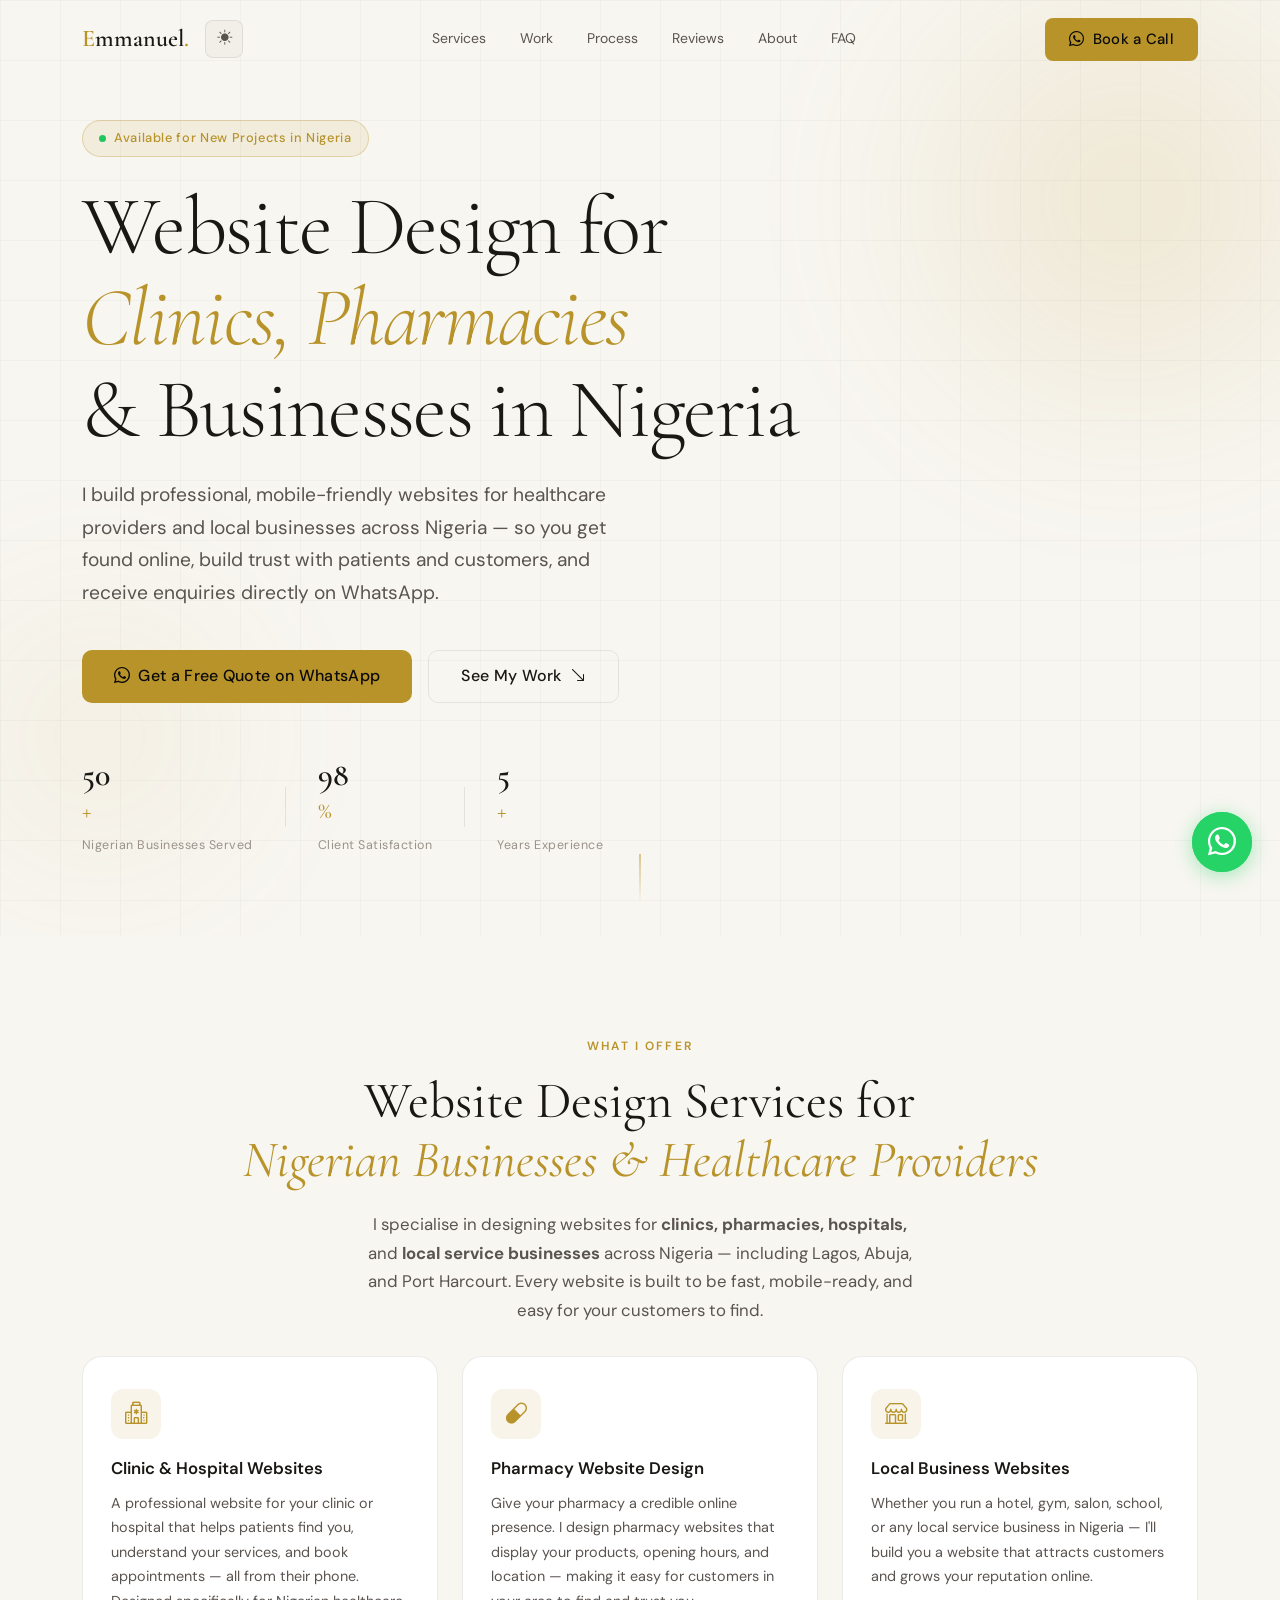
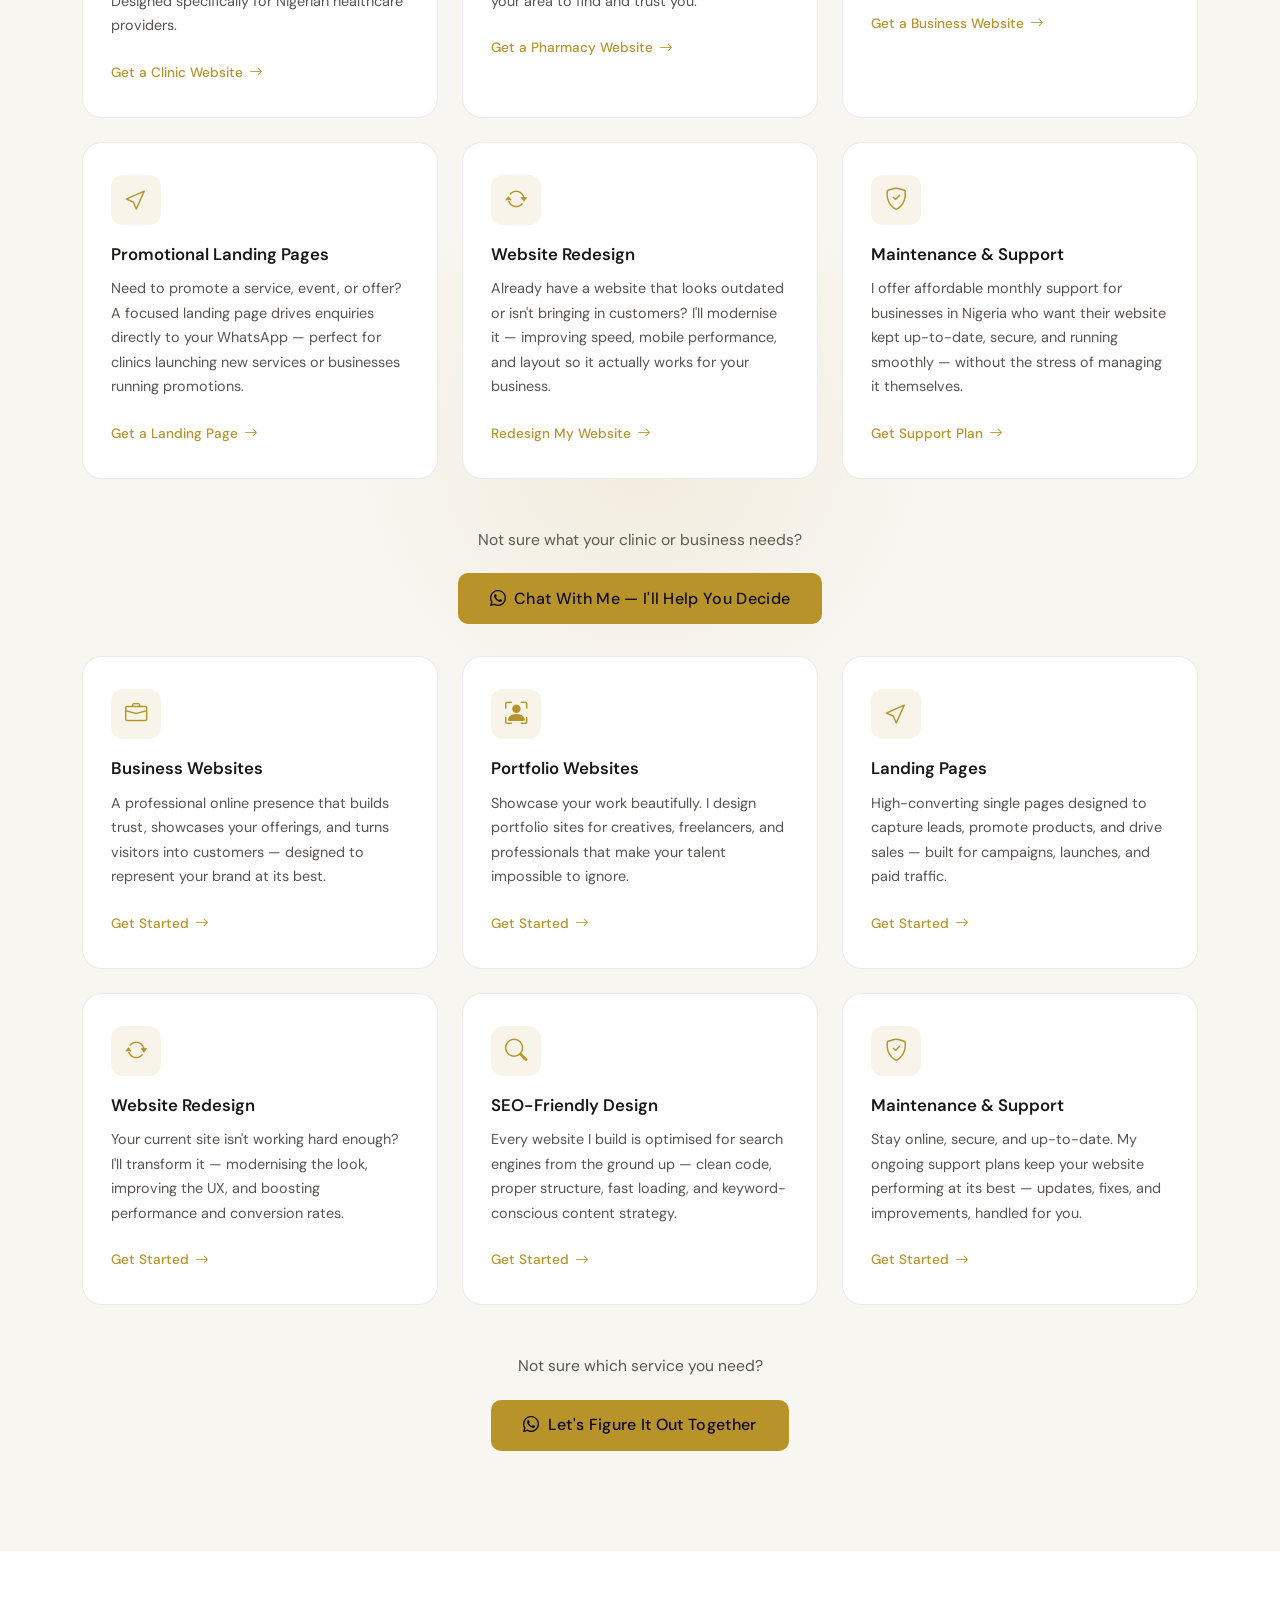
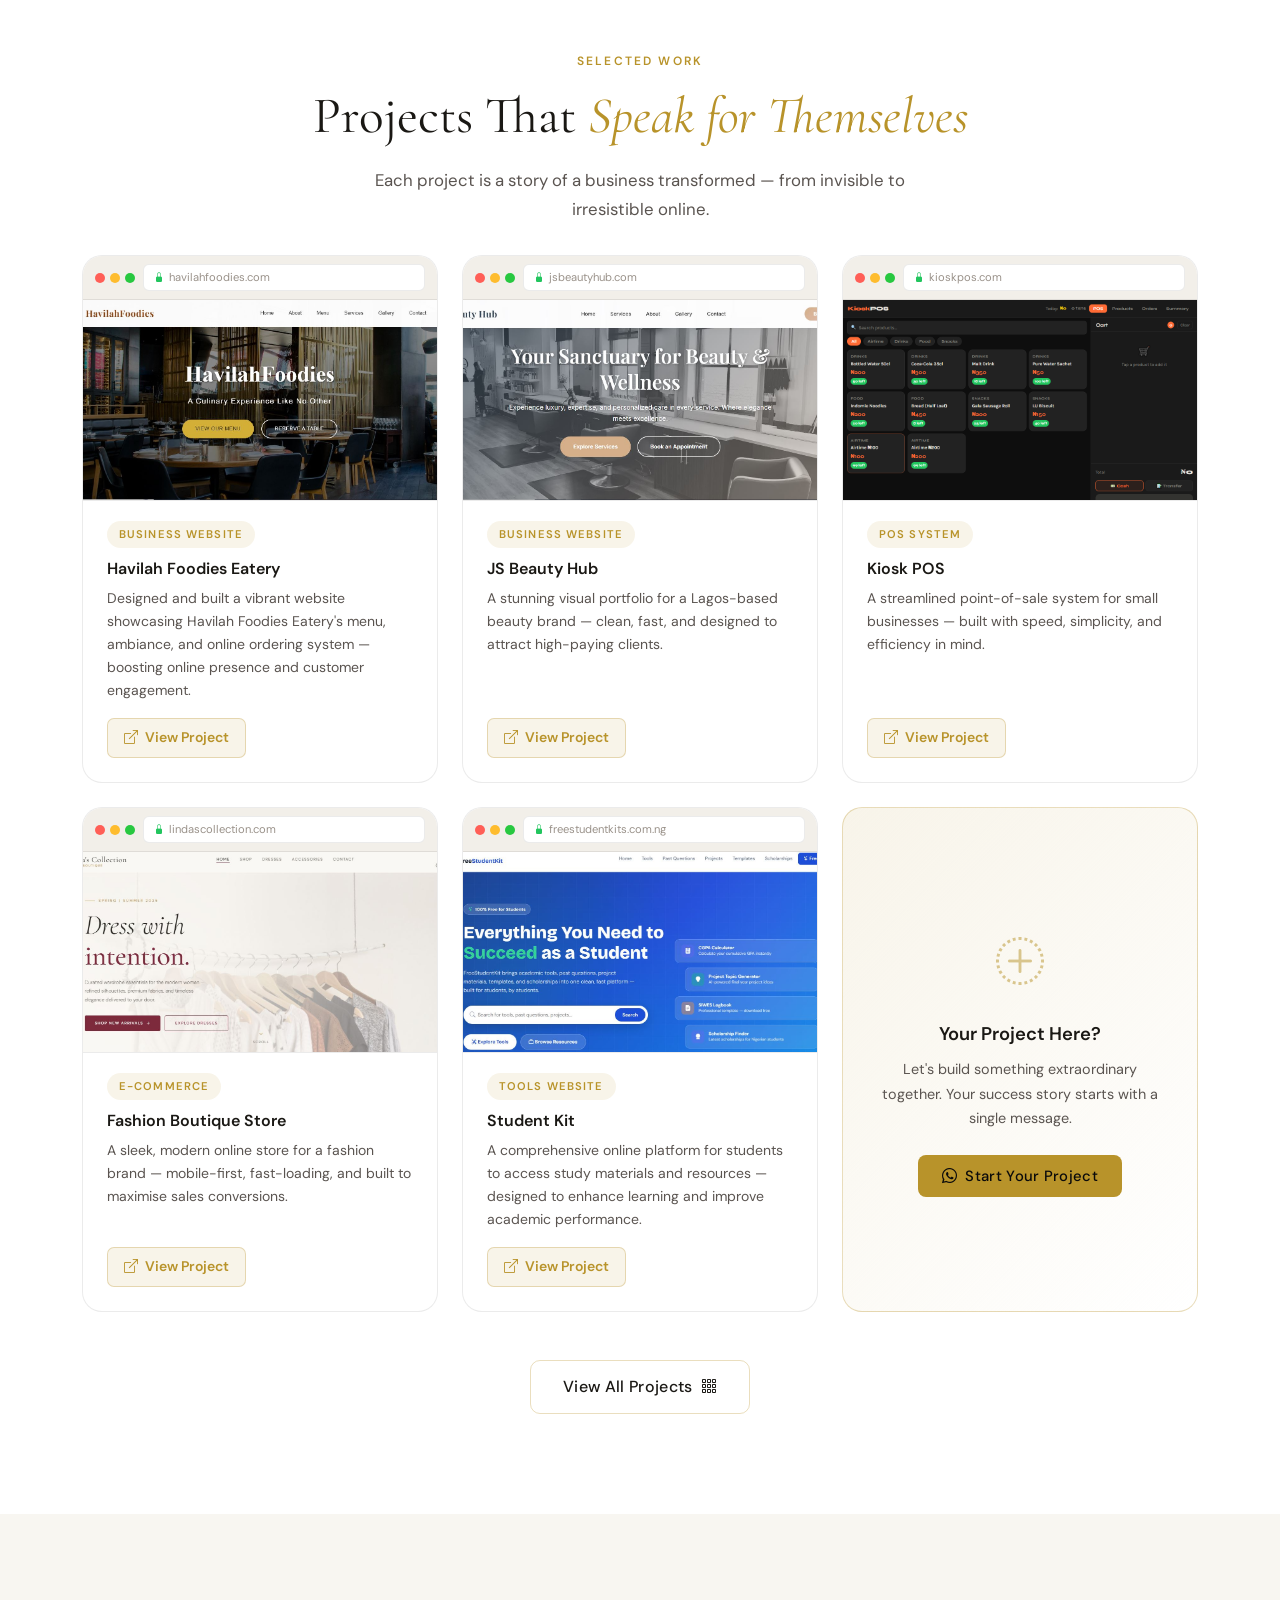
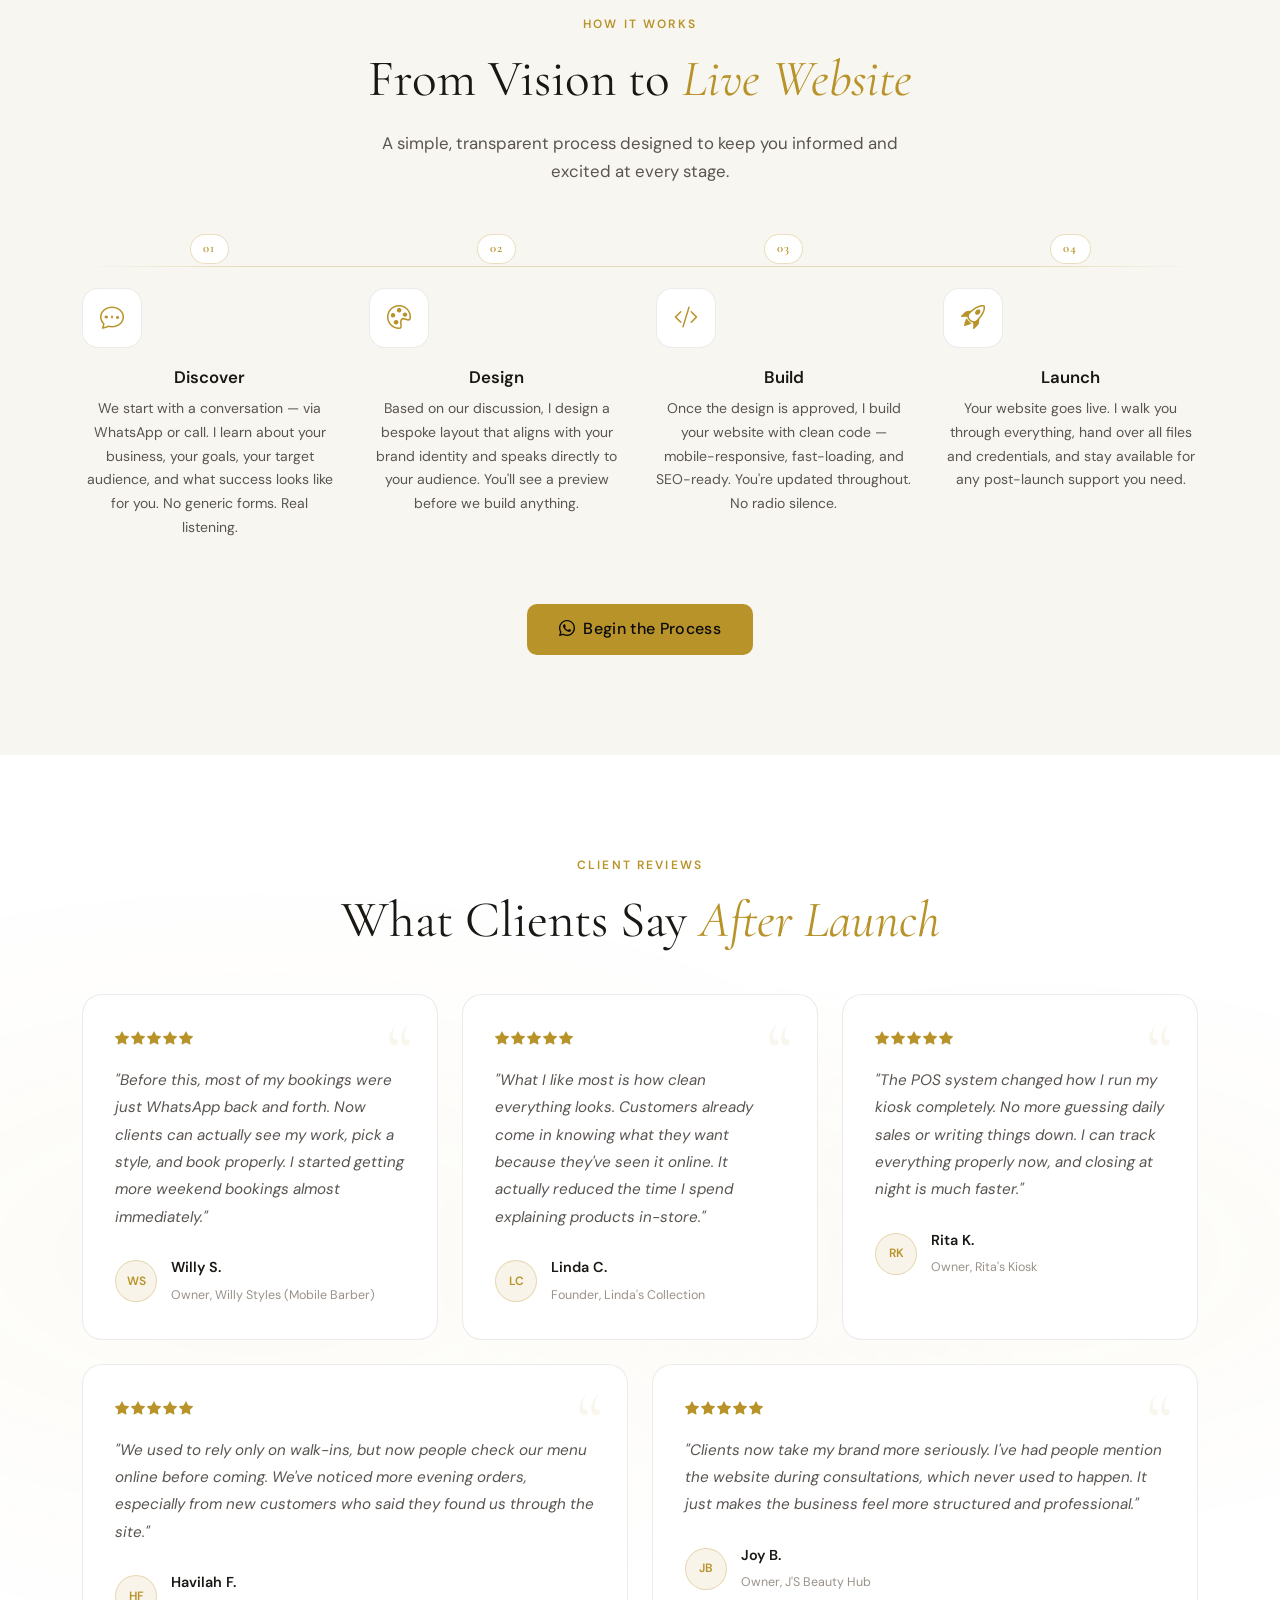
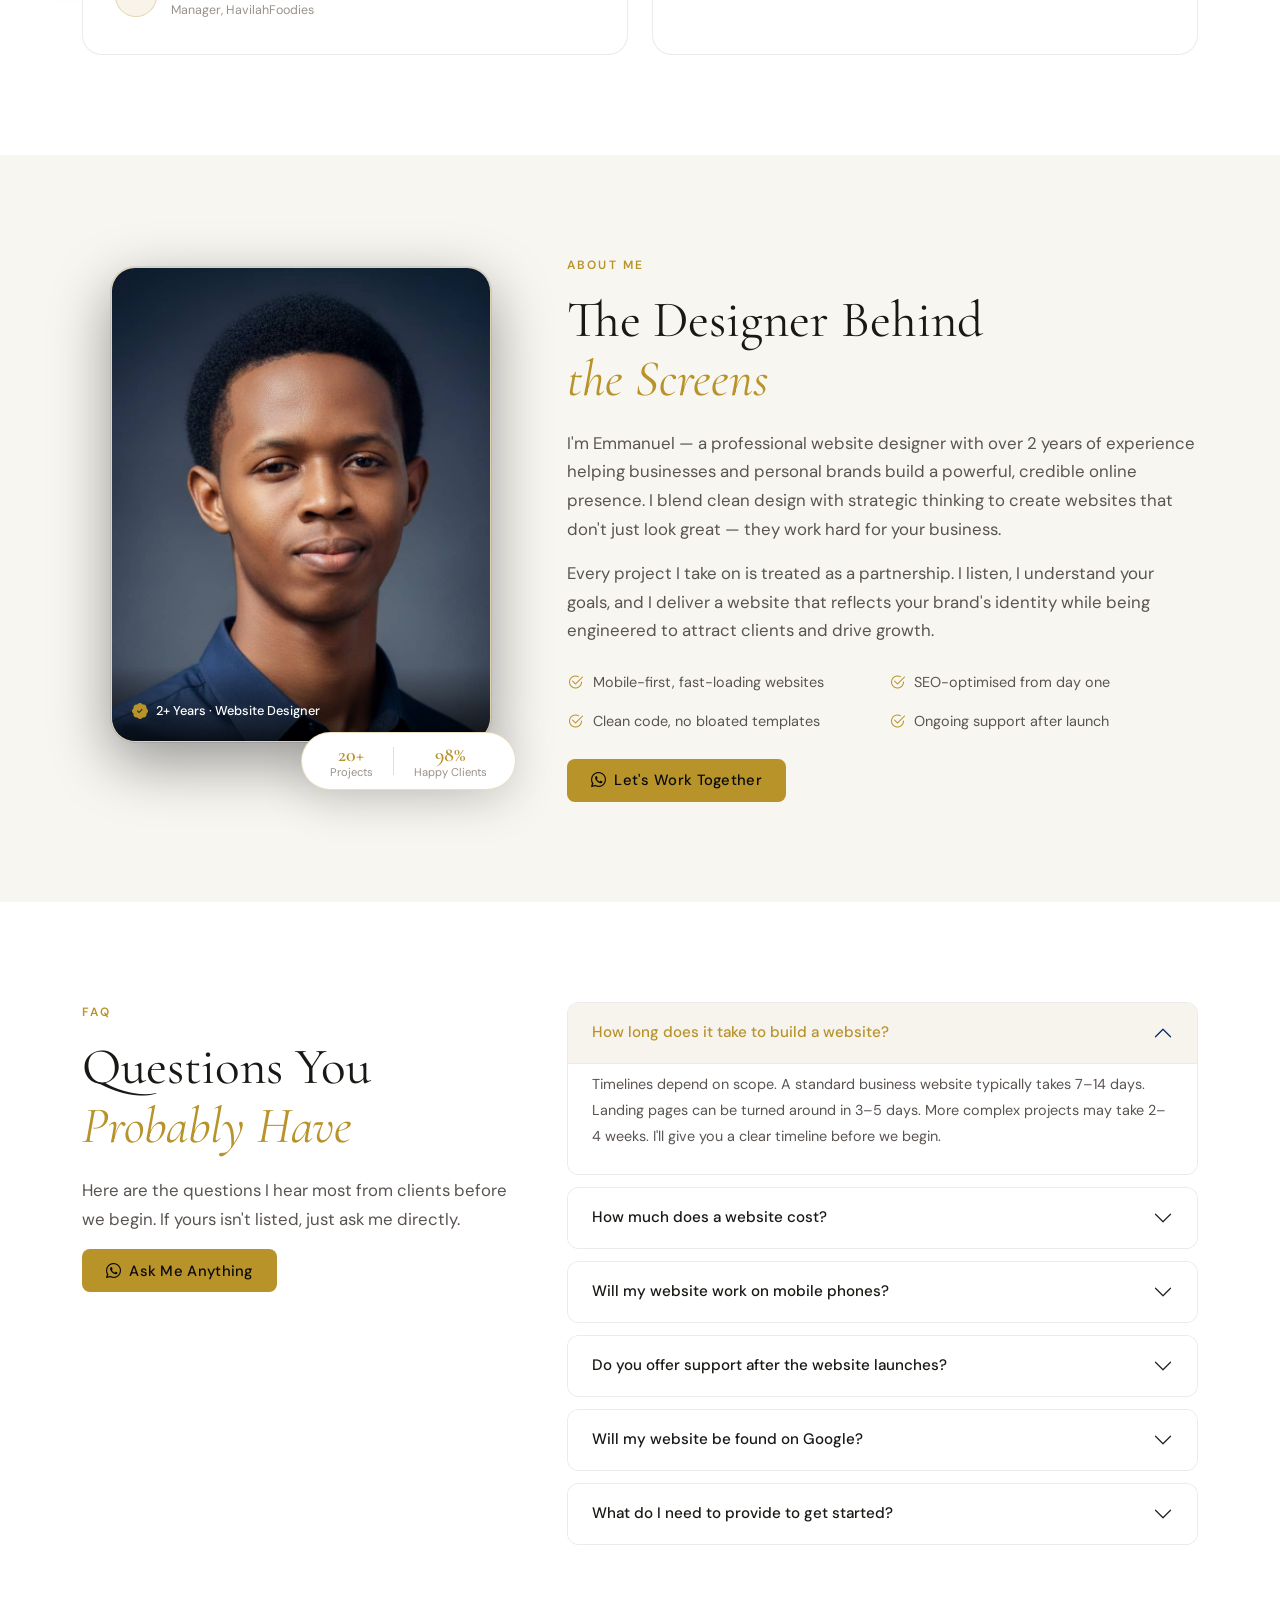
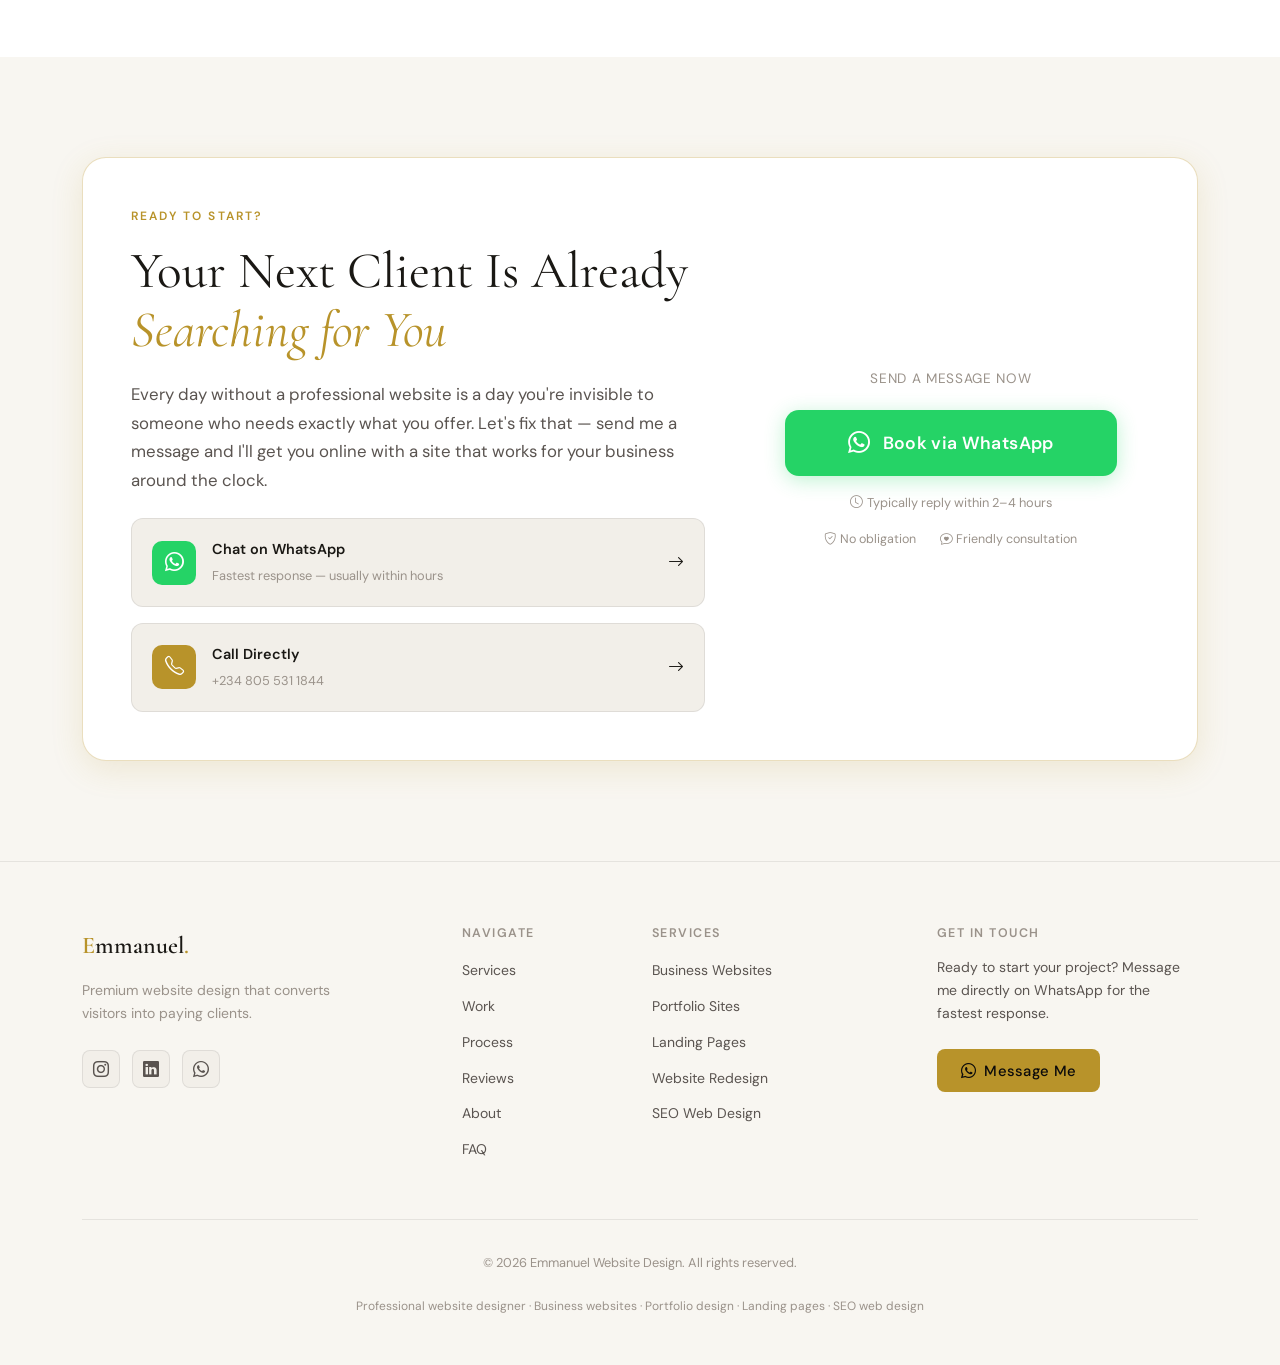
==== commit 7812ffef: "change of favicon" ====
--- a/index.html
+++ b/index.html
@@ -6,49 +6,75 @@
   <meta http-equiv="X-UA-Compatible" content="IE=edge" />
 
   <!-- SEO Meta -->
-  <title>Emmanuel | Professional Website Designer — Stunning Sites That Convert</title>
-  <meta name="description" content="Emmanuel is a professional website designer crafting premium, high-converting websites for businesses, portfolios, and brands. Get a custom, mobile-responsive website that ranks and converts." />
-  <meta name="keywords" content="website designer, web design services, professional web designer, business website design, portfolio website, landing page design, mobile responsive website, SEO web design, Nigeria web designer" />
-  <meta name="author" content="Emmanuel | Website Design" />
-  <link rel="canonical" href="https://emmanuelwebdesign.netlify.app/" />
-
-  <!-- Open Graph -->
-  <meta property="og:type" content="website" />
-  <meta property="og:title" content="Emmanuel | Professional Website Designer" />
-  <meta property="og:description" content="Premium websites designed to convert visitors into clients. Custom, mobile-responsive, and SEO-ready." />
-  <meta property="og:url" content="https://emmanuelwebdesign.netlify.app/" />
-  <meta property="og:site_name" content="Emmanuel Website Design" />
-  <meta property="og:image" content="https://emmanuelwebdesign.netlify.app/og-image.jpg" />
-
-  <!-- Twitter Card -->
-  <meta name="twitter:card" content="summary_large_image" />
-  <meta name="twitter:title" content="Emmanuel | Professional Website Designer" />
-  <meta name="twitter:description" content="Premium websites that convert. Custom web design for businesses and personal brands." />
-  <meta name="twitter:image" content="https://emmanuelwebdesign.netlify.app/og-image.jpg" />
-
-  <!-- Schema.org JSON-LD -->
-  <script type="application/ld+json">
-  {
-    "@context": "https://schema.org",
-    "@type": "ProfessionalService",
-    "name": "Emmanuel Website Design",
-    "description": "Professional website design services including business websites, portfolio websites, landing pages, and SEO-optimised web design.",
-    "url": "https://emmanuelwebdesign.netlify.app/",
+<title>Website Designer for Clinics & Businesses in Nigeria | Emmanuel Web Design</title>
+<meta name="description" content="Emmanuel designs professional websites for clinics, pharmacies, and local businesses in Nigeria. Get a mobile-friendly, SEO-ready website that brings in more customers. Based in Nigeria — serving Lagos, Abuja, and beyond." />
+<meta name="keywords" content="clinic website design Nigeria, pharmacy website design Nigeria, business website Nigeria, website designer Lagos, website designer Abuja, healthcare website design Nigeria, local business website Nigeria, professional web designer Nigeria" />
+<meta name="author" content="Emmanuel Web Design" />
+<link rel="canonical" href="https://https://emmanuelwebdesign.netlify.app/" />
+
+<meta property="og:type" content="website" />
+<meta property="og:title" content="Website Designer for Clinics & Businesses in Nigeria | Emmanuel Web Design" />
+<meta property="og:description" content="Professional website design for clinics, pharmacies, and local businesses in Nigeria. Mobile-friendly, fast, and built to bring in more customers." />
+<meta property="og:url" content="https://https://emmanuelwebdesign.netlify.app/" />
+<meta property="og:site_name" content="Emmanuel Web Design" />
+<meta property="og:image" content="https://https://emmanuelwebdesign.netlify.app/og-image.jpg" />
+
+<meta name="twitter:card" content="summary_large_image" />
+<meta name="twitter:title" content="Website Designer for Clinics & Businesses in Nigeria" />
+<meta name="twitter:description" content="Websites for clinics, pharmacies, and local businesses in Nigeria. Fast, mobile-ready, and designed to grow your customer base." />
+<meta name="twitter:image" content="https://https://emmanuelwebdesign.netlify.app/og-image.jpg" />
+
+<script type="application/ld+json">
+{
+  "@context": "https://schema.org",
+  "@type": "ProfessionalService",
+  "name": "Emmanuel Web Design",
+  "description": "Professional website design for clinics, pharmacies, hospitals, and local businesses across Nigeria. Specialising in healthcare and service business websites that attract customers and generate leads.",
+  "url": "https://emmanuelwebdesign.netlify.app/",
+  "telephone": "+2348055311844",
+  "priceRange": "$$",
+  "knowsAbout": [
+    "Clinic Website Design",
+    "Pharmacy Website Design",
+    "Healthcare Website Design",
+    "Business Website Design Nigeria",
+    "Local Business Websites",
+    "SEO Web Design Nigeria"
+  ],
+  "hasOfferCatalog": {
+    "@type": "OfferCatalog",
+    "name": "Web Design Services",
+    "itemListElement": [
+      { "@type": "Offer", "itemOffered": { "@type": "Service", "name": "Clinic Website Design Nigeria" } },
+      { "@type": "Offer", "itemOffered": { "@type": "Service", "name": "Pharmacy Website Design Nigeria" } },
+      { "@type": "Offer", "itemOffered": { "@type": "Service", "name": "Business Website Design Nigeria" } },
+      { "@type": "Offer", "itemOffered": { "@type": "Service", "name": "Landing Page Design Nigeria" } },
+      { "@type": "Offer", "itemOffered": { "@type": "Service", "name": "Website Redesign Nigeria" } }
+    ]
+  },
+  "areaServed": [
+    { "@type": "City", "name": "Lagos" },
+    { "@type": "City", "name": "Abuja" },
+    { "@type": "City", "name": "Port Harcourt" },
+    { "@type": "Country", "name": "Nigeria" }
+  ],
+  "contactPoint": {
+    "@type": "ContactPoint",
     "telephone": "+2348055311844",
-    "priceRange": "$$",
-    "serviceType": ["Website Design", "Landing Page Design", "Portfolio Design", "Website Redesign", "SEO Web Design"],
-    "areaServed": {
-      "@type": "Country",
-      "name": "Nigeria"
-    },
-    "contactPoint": {
-      "@type": "ContactPoint",
-      "telephone": "+2348055311844",
-      "contactType": "Customer Service",
-      "availableLanguage": "English"
-    }
+    "contactType": "Customer Service",
+    "contactOption": "TollFree",
+    "availableLanguage": "English",
+    "url": "https://wa.me/2348055311844"
+  },
+  "sameAs": [],
+  "founder": {
+    "@type": "Person",
+    "name": "Emmanuel",
+    "jobTitle": "Website Designer",
+    "worksFor": "Emmanuel Web Design"
   }
-  </script>
+}
+</script>
 
   <!-- Google Fonts -->
   <link rel="preconnect" href="https://fonts.googleapis.com" />
@@ -108,39 +134,51 @@
     <div class="hero-glow hero-glow-1" aria-hidden="true"></div>
     <div class="hero-glow hero-glow-2" aria-hidden="true"></div>
     <div class="container hero-container">
-      <div class="hero-badge reveal-up">
-        <span class="badge-dot"></span>Available for New Projects
-      </div>
-      <h1 class="hero-headline reveal-up delay-1">
-        Websites That <br /><em>Command Attention</em><br />&amp; Convert Clients
-      </h1>
-      <p class="hero-sub reveal-up delay-2">
-        I design and build premium websites for businesses, creators, and brands — beautiful, fast, and engineered to turn every visitor into a paying client.
-      </p>
-      <div class="hero-ctas reveal-up delay-3">
-        <a href="https://wa.me/2348055311844?text=Hi%20Emmanuel%2C%20I%27d%20like%20to%20get%20a%20website%20designed.%20Can%20we%20discuss%20my%20project%3F"
-          class="btn btn-primary btn-lg" target="_blank" rel="noopener noreferrer">
-          <i class="bi bi-whatsapp me-2"></i>Start My Project
-        </a>
-        <a href="#portfolio" class="btn btn-ghost btn-lg">View My Work <i class="bi bi-arrow-down-right ms-2"></i></a>
-      </div>
-      <div class="hero-trust reveal-up delay-4">
-        <div class="trust-item">
-          <span class="trust-number" data-count="20">0</span><span class="trust-suffix">+</span>
-          <span class="trust-label">Projects Delivered</span>
-        </div>
-        <div class="trust-divider" aria-hidden="true"></div>
-        <div class="trust-item">
-          <span class="trust-number" data-count="98">0</span><span class="trust-suffix">%</span>
-          <span class="trust-label">Client Satisfaction</span>
-        </div>
-        <div class="trust-divider" aria-hidden="true"></div>
-        <div class="trust-item">
-          <span class="trust-number" data-count="2">0</span><span class="trust-suffix">+</span>
-          <span class="trust-label">Years Experience</span>
-        </div>
-      </div>
-    </div>
+
+  <!-- GEO signal: tells AI and Google exactly who this is for -->
+  <div class="hero-badge reveal-up">
+    <span class="badge-dot"></span>
+    Available for New Projects in Nigeria
+  </div>
+
+  <!-- SINGLE H1 — clear WHO, WHAT, WHERE -->
+  <h1 class="hero-headline reveal-up delay-1">
+    Website Design for<br />
+    <em>Clinics, Pharmacies</em><br />
+    &amp; Businesses in Nigeria
+  </h1>
+
+  <p class="hero-sub reveal-up delay-2">
+    I build professional, mobile-friendly websites for healthcare providers and local businesses across Nigeria — so you get found online, build trust with patients and customers, and receive enquiries directly on WhatsApp.
+  </p>
+
+  <div class="hero-ctas reveal-up delay-3">
+    <a href="https://wa.me/2348055311844?text=Hi%20Emmanuel%2C%20I%27d%20like%20to%20get%20a%20website%20for%20my%20clinic%20or%20business%20in%20Nigeria.%20Can%20we%20discuss%3F"
+      class="btn btn-primary btn-lg" target="_blank" rel="noopener noreferrer">
+      <i class="bi bi-whatsapp me-2"></i>Get a Free Quote on WhatsApp
+    </a>
+    <a href="#portfolio" class="btn btn-ghost btn-lg">
+      See My Work <i class="bi bi-arrow-down-right ms-2"></i>
+    </a>
+  </div>
+
+  <div class="hero-trust reveal-up delay-4">
+    <div class="trust-item">
+      <span class="trust-number" data-count="50">0</span><span class="trust-suffix">+</span>
+      <span class="trust-label">Nigerian Businesses Served</span>
+    </div>
+    <div class="trust-divider" aria-hidden="true"></div>
+    <div class="trust-item">
+      <span class="trust-number" data-count="98">0</span><span class="trust-suffix">%</span>
+      <span class="trust-label">Client Satisfaction</span>
+    </div>
+    <div class="trust-divider" aria-hidden="true"></div>
+    <div class="trust-item">
+      <span class="trust-number" data-count="5">0</span><span class="trust-suffix">+</span>
+      <span class="trust-label">Years Experience</span>
+    </div>
+  </div>
+</div>
     <div class="hero-scroll-hint" aria-hidden="true"><span></span></div>
   </section>
 
@@ -148,11 +186,87 @@
   <section class="services-section section-pad" id="services" aria-labelledby="services-heading">
     <div class="services-bg-accent" aria-hidden="true"></div>
     <div class="container">
-      <div class="section-header text-center">
-        <div class="section-label reveal-up">What I Offer</div>
-        <h2 class="section-heading reveal-up delay-1" id="services-heading">Services Built to <em>Grow Your Business</em></h2>
-        <p class="section-subtext reveal-up delay-2">From first impression to final conversion — every service is designed with one goal in mind: results for your business.</p>
-      </div>
+      <!-- Section header -->
+<div class="section-header text-center">
+  <div class="section-label reveal-up">What I Offer</div>
+
+  <!-- H2 includes target keyword naturally -->
+  <h2 class="section-heading reveal-up delay-1" id="services-heading">
+    Website Design Services for<br /><em>Nigerian Businesses &amp; Healthcare Providers</em>
+  </h2>
+
+  <!-- Niche positioning paragraph — key for AI comprehension -->
+  <p class="section-subtext reveal-up delay-2">
+    I specialise in designing websites for <strong>clinics, pharmacies, hospitals,</strong> and <strong>local service businesses</strong> across Nigeria — including Lagos, Abuja, and Port Harcourt. Every website is built to be fast, mobile-ready, and easy for your customers to find.
+  </p>
+</div>
+
+<!-- Cards -->
+<div class="row g-4 mt-2">
+
+  <div class="col-md-6 col-lg-4">
+    <article class="service-card reveal-up delay-1" aria-label="Clinic Website Design Nigeria">
+      <div class="service-icon"><i class="bi bi-hospital"></i></div>
+      <h3>Clinic &amp; Hospital Websites</h3>
+      <p>A professional website for your clinic or hospital that helps patients find you, understand your services, and book appointments — all from their phone. Designed specifically for Nigerian healthcare providers.</p>
+      <a href="https://wa.me/2348055311844?text=Hi%20Emmanuel%2C%20I%20need%20a%20website%20for%20my%20clinic%20or%20hospital.%20Can%20we%20discuss%3F" class="service-link" target="_blank" rel="noopener noreferrer">Get a Clinic Website <i class="bi bi-arrow-right"></i></a>
+    </article>
+  </div>
+
+  <div class="col-md-6 col-lg-4">
+    <article class="service-card reveal-up delay-2" aria-label="Pharmacy Website Design Nigeria">
+      <div class="service-icon"><i class="bi bi-capsule"></i></div>
+      <h3>Pharmacy Website Design</h3>
+      <p>Give your pharmacy a credible online presence. I design pharmacy websites that display your products, opening hours, and location — making it easy for customers in your area to find and trust you.</p>
+      <a href="https://wa.me/2348055311844?text=Hi%20Emmanuel%2C%20I%20need%20a%20website%20for%20my%20pharmacy.%20Can%20we%20discuss%3F" class="service-link" target="_blank" rel="noopener noreferrer">Get a Pharmacy Website <i class="bi bi-arrow-right"></i></a>
+    </article>
+  </div>
+
+  <div class="col-md-6 col-lg-4">
+    <article class="service-card reveal-up delay-3" aria-label="Business Website Design Nigeria">
+      <div class="service-icon"><i class="bi bi-shop"></i></div>
+      <h3>Local Business Websites</h3>
+      <p>Whether you run a hotel, gym, salon, school, or any local service business in Nigeria — I'll build you a website that attracts customers and grows your reputation online.</p>
+      <a href="https://wa.me/2348055311844?text=Hi%20Emmanuel%2C%20I%20need%20a%20business%20website%20in%20Nigeria.%20Can%20we%20discuss%3F" class="service-link" target="_blank" rel="noopener noreferrer">Get a Business Website <i class="bi bi-arrow-right"></i></a>
+    </article>
+  </div>
+
+  <div class="col-md-6 col-lg-4">
+    <article class="service-card reveal-up delay-1" aria-label="Landing Page Design Nigeria">
+      <div class="service-icon"><i class="bi bi-cursor"></i></div>
+      <h3>Promotional Landing Pages</h3>
+      <p>Need to promote a service, event, or offer? A focused landing page drives enquiries directly to your WhatsApp — perfect for clinics launching new services or businesses running promotions.</p>
+      <a href="https://wa.me/2348055311844?text=Hi%20Emmanuel%2C%20I%20need%20a%20landing%20page.%20Can%20we%20discuss%3F" class="service-link" target="_blank" rel="noopener noreferrer">Get a Landing Page <i class="bi bi-arrow-right"></i></a>
+    </article>
+  </div>
+
+  <div class="col-md-6 col-lg-4">
+    <article class="service-card reveal-up delay-2" aria-label="Website Redesign Nigeria">
+      <div class="service-icon"><i class="bi bi-arrow-repeat"></i></div>
+      <h3>Website Redesign</h3>
+      <p>Already have a website that looks outdated or isn't bringing in customers? I'll modernise it — improving speed, mobile performance, and layout so it actually works for your business.</p>
+      <a href="https://wa.me/2348055311844?text=Hi%20Emmanuel%2C%20I%20need%20my%20website%20redesigned.%20Can%20we%20discuss%3F" class="service-link" target="_blank" rel="noopener noreferrer">Redesign My Website <i class="bi bi-arrow-right"></i></a>
+    </article>
+  </div>
+
+  <div class="col-md-6 col-lg-4">
+    <article class="service-card reveal-up delay-3" aria-label="Website Maintenance Nigeria">
+      <div class="service-icon"><i class="bi bi-shield-check"></i></div>
+      <h3>Maintenance &amp; Support</h3>
+      <p>I offer affordable monthly support for businesses in Nigeria who want their website kept up-to-date, secure, and running smoothly — without the stress of managing it themselves.</p>
+      <a href="https://wa.me/2348055311844?text=Hi%20Emmanuel%2C%20I%20need%20website%20maintenance%20support.%20Can%20we%20discuss%3F" class="service-link" target="_blank" rel="noopener noreferrer">Get Support Plan <i class="bi bi-arrow-right"></i></a>
+    </article>
+  </div>
+
+</div>
+
+<div class="text-center mt-5 reveal-up">
+  <p class="services-cta-text">Not sure what your clinic or business needs?</p>
+  <a href="https://wa.me/2348055311844?text=Hi%20Emmanuel%2C%20I%20run%20a%20business%20in%20Nigeria%20and%20I%27m%20not%20sure%20what%20kind%20of%20website%20I%20need.%20Can%20you%20help%3F"
+    class="btn btn-primary btn-lg" target="_blank" rel="noopener noreferrer">
+    <i class="bi bi-whatsapp me-2"></i>Chat With Me — I'll Help You Decide
+  </a>
+</div>
       <div class="row g-4 mt-2">
         <div class="col-md-6 col-lg-4">
           <article class="service-card reveal-up delay-1" aria-label="Business Website Design">
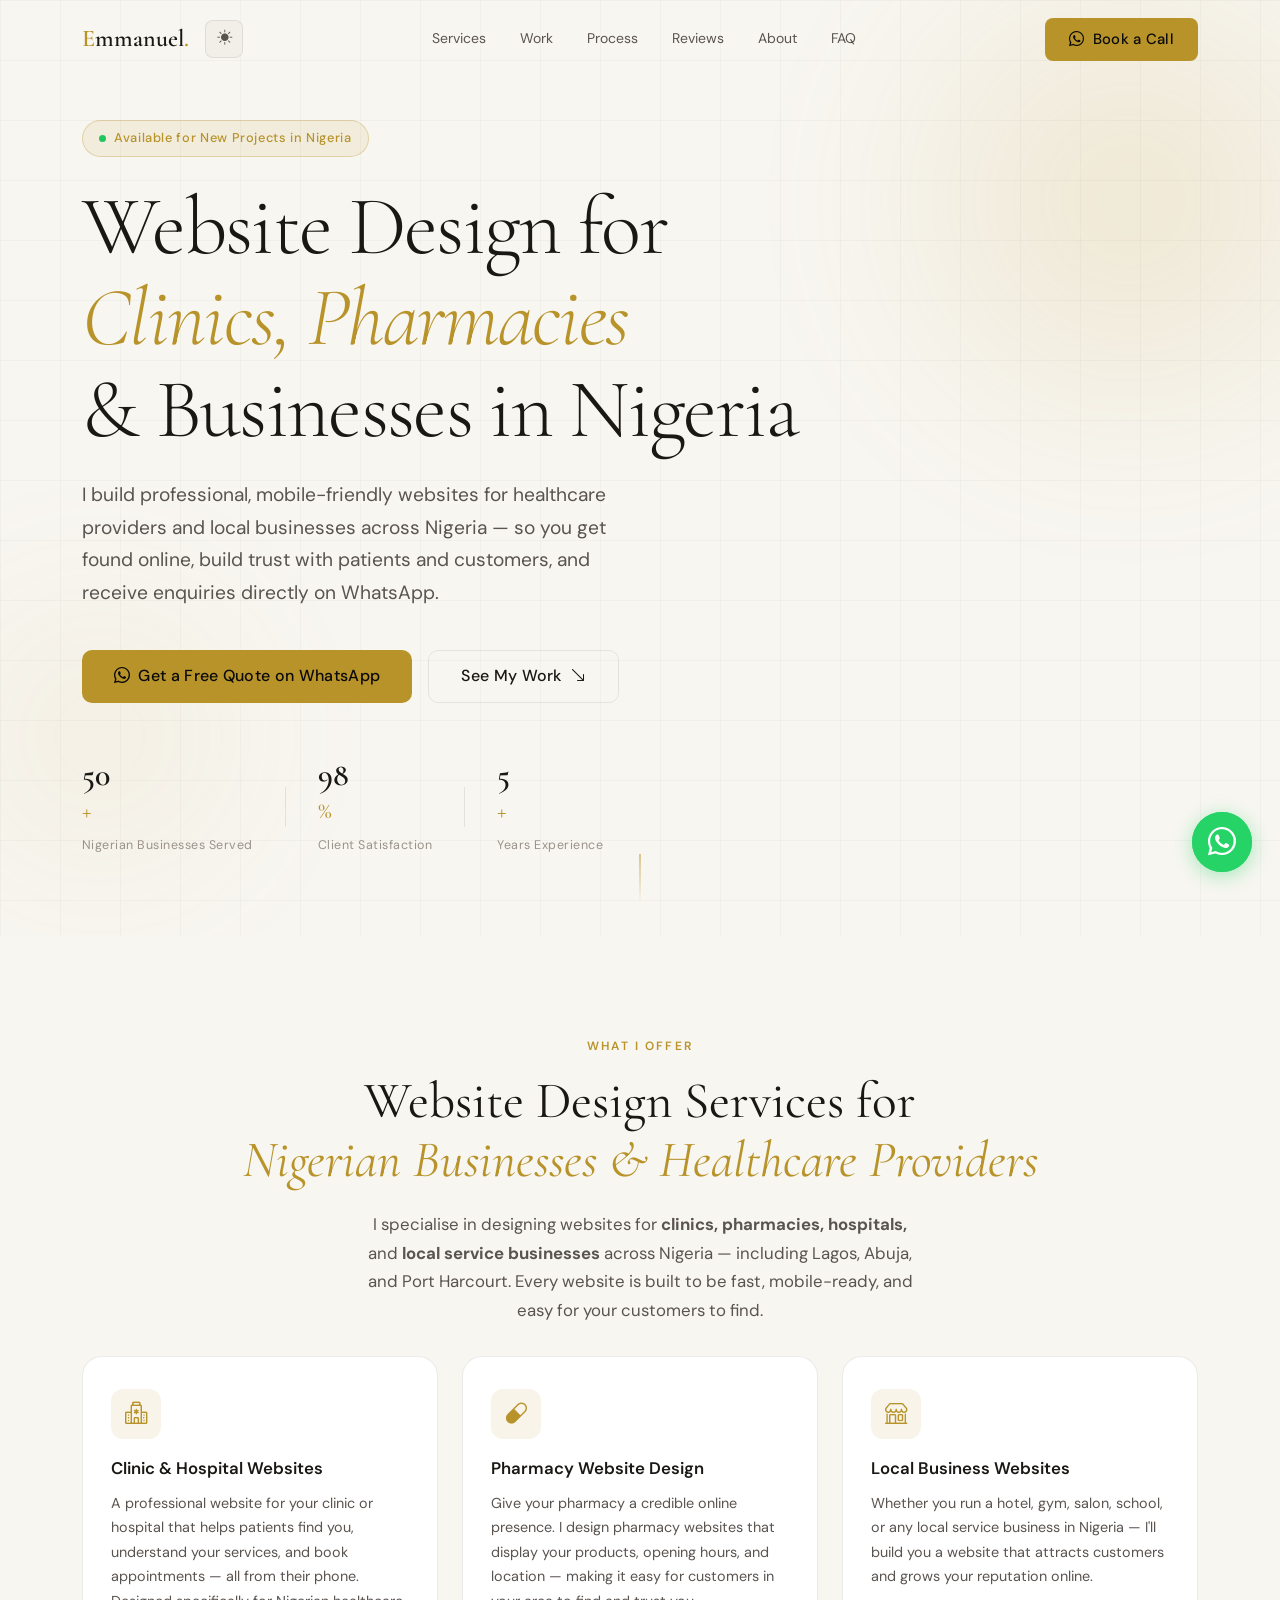
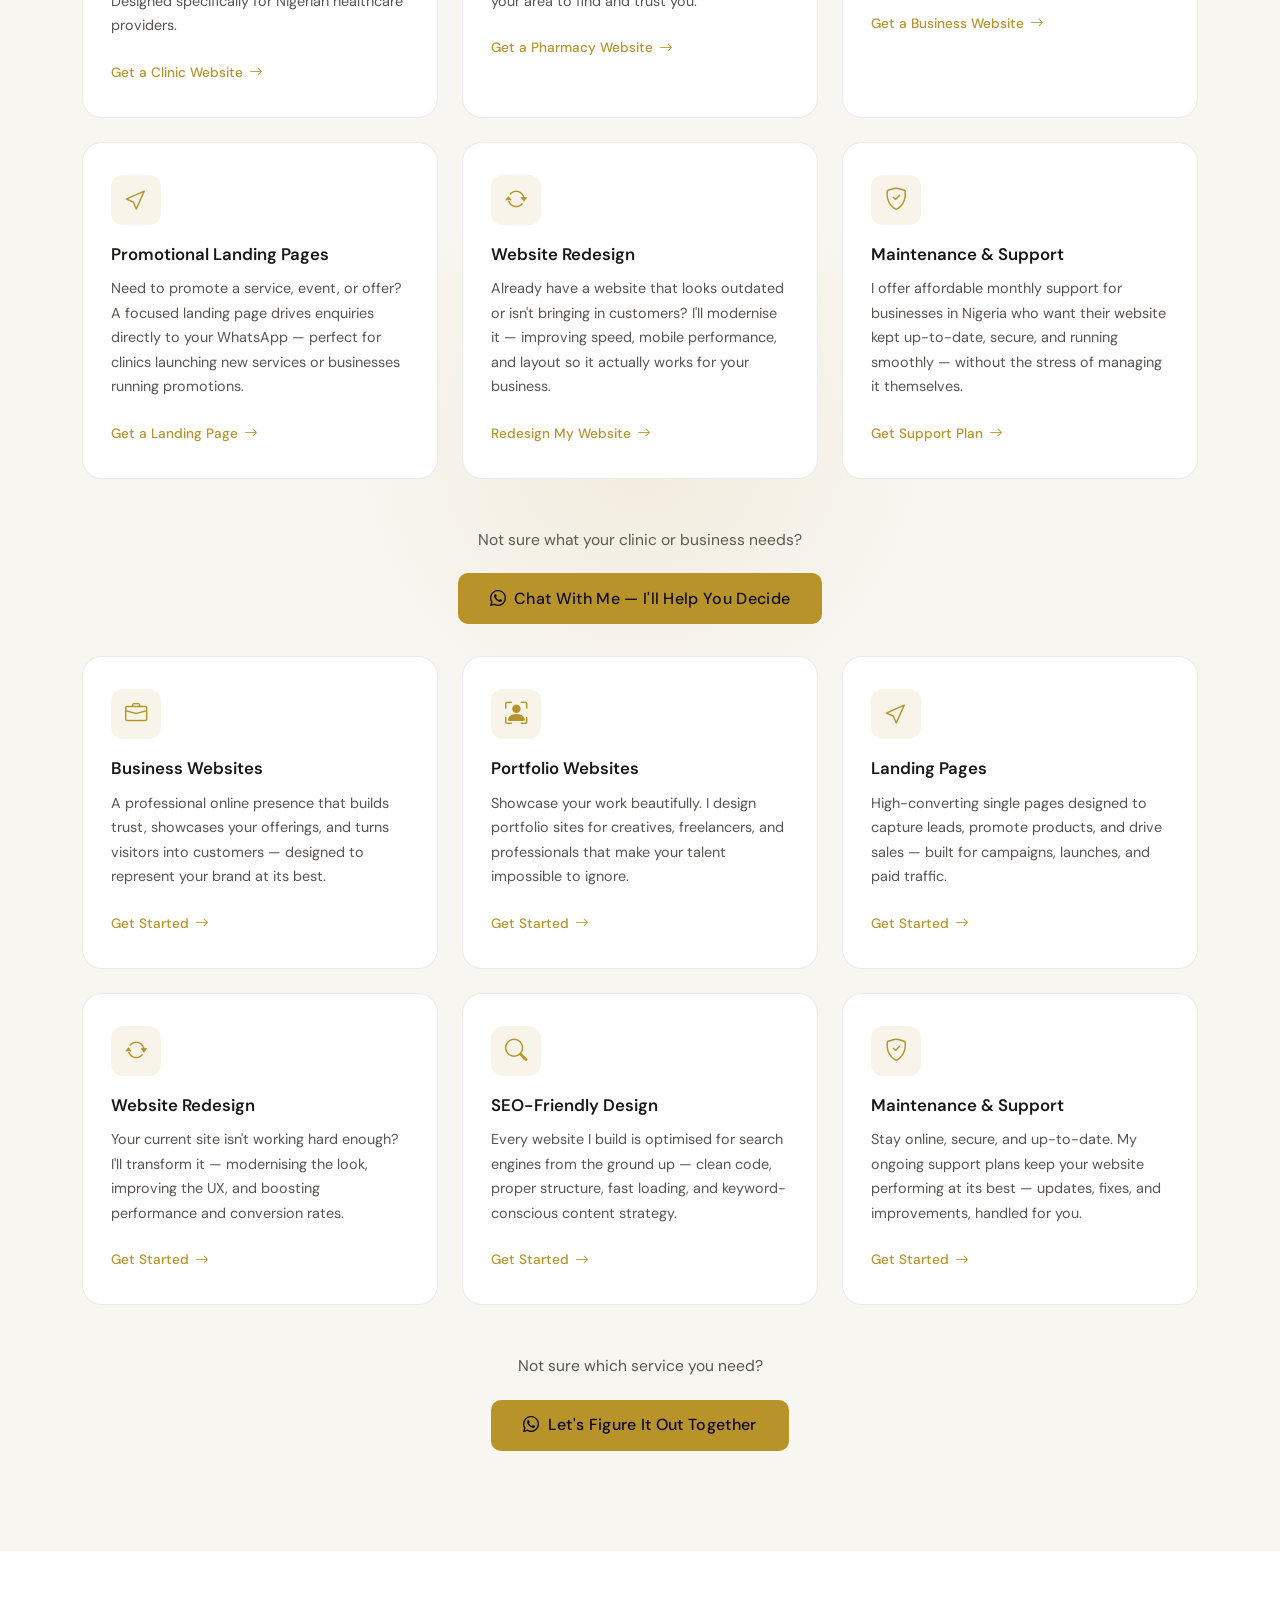
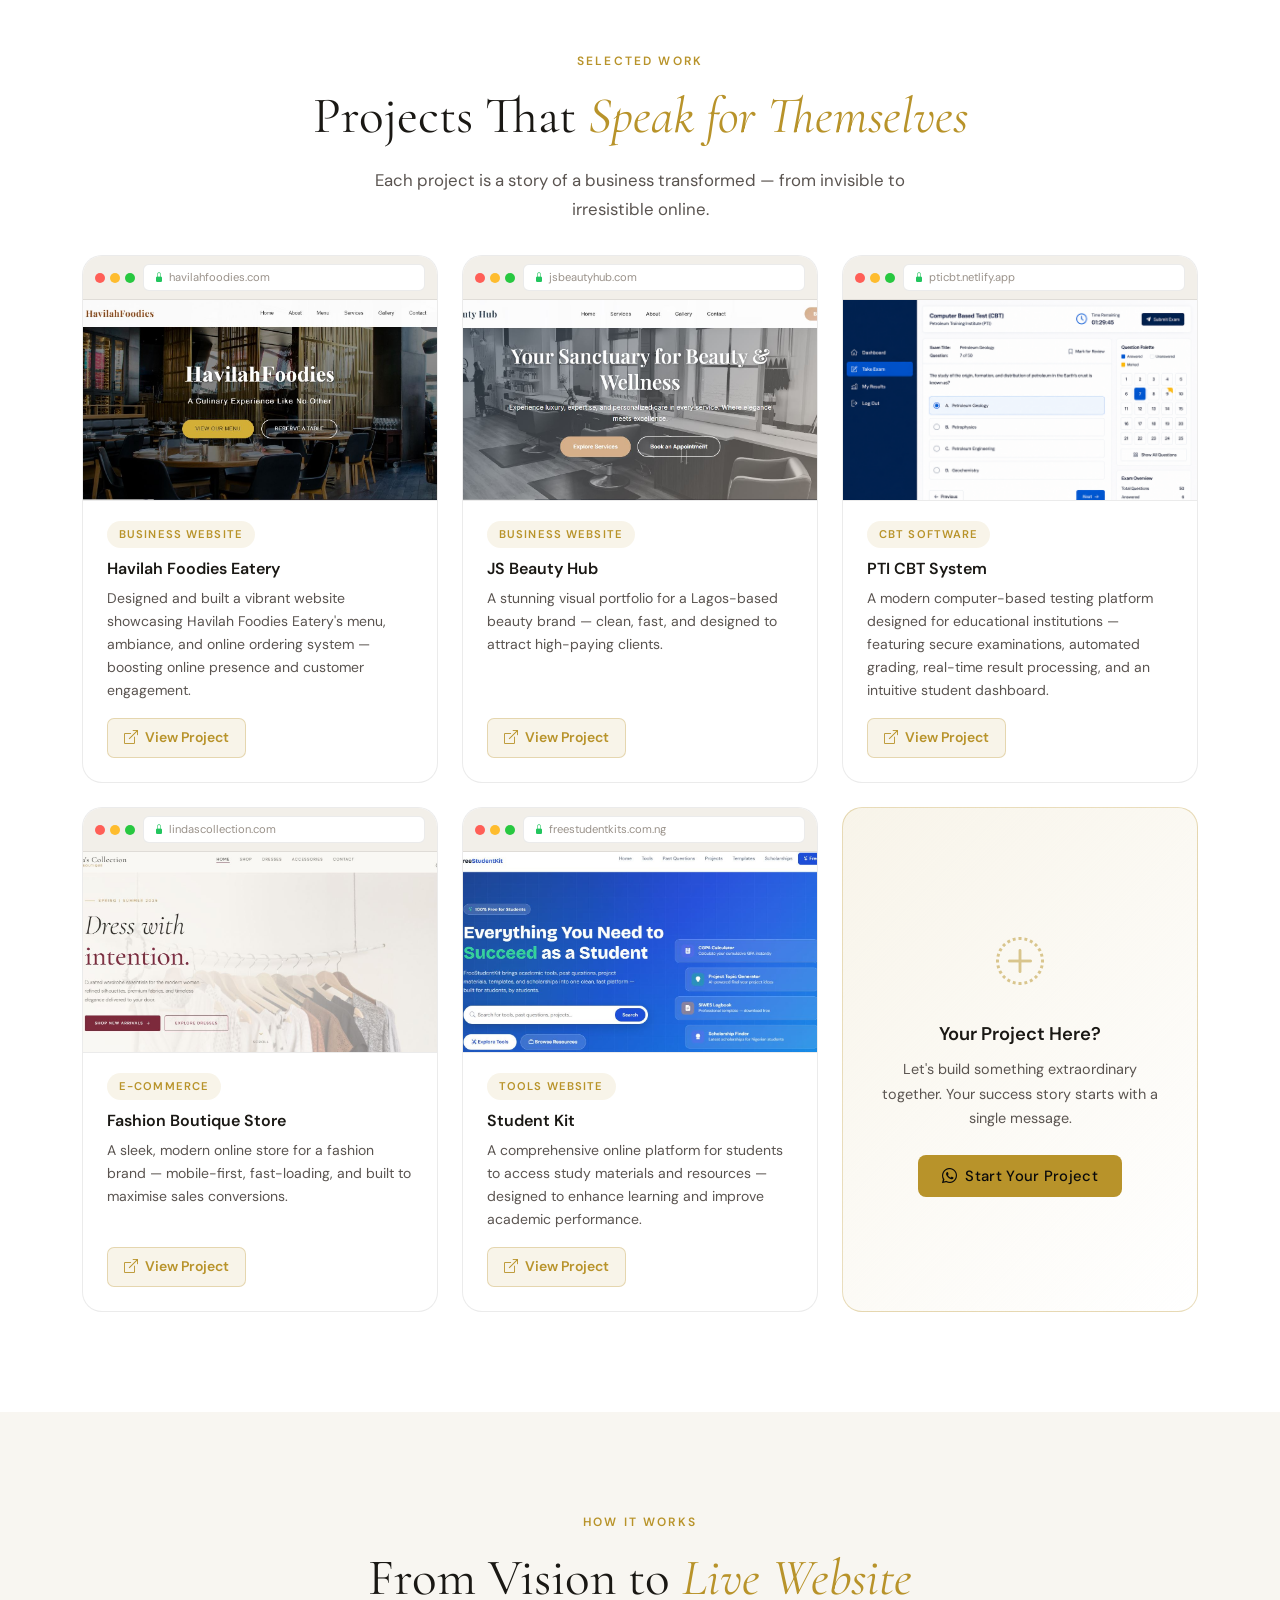
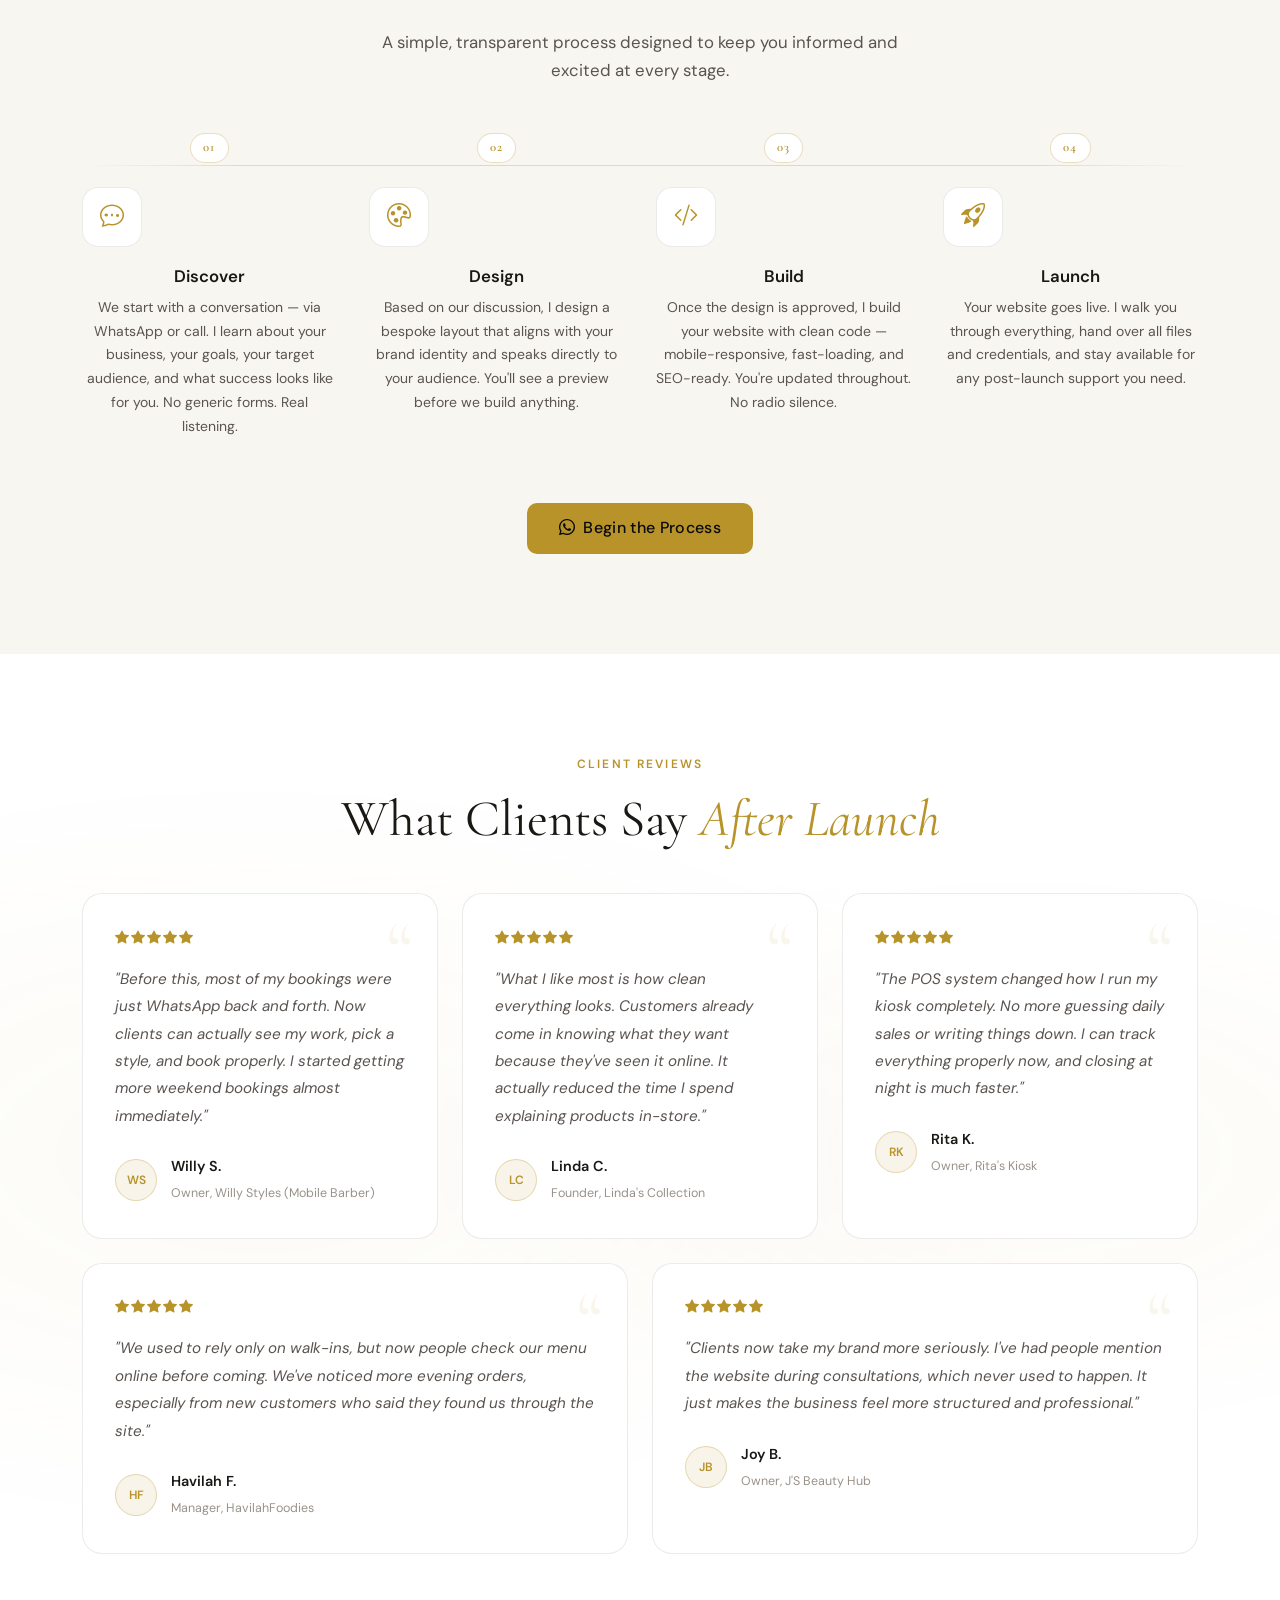
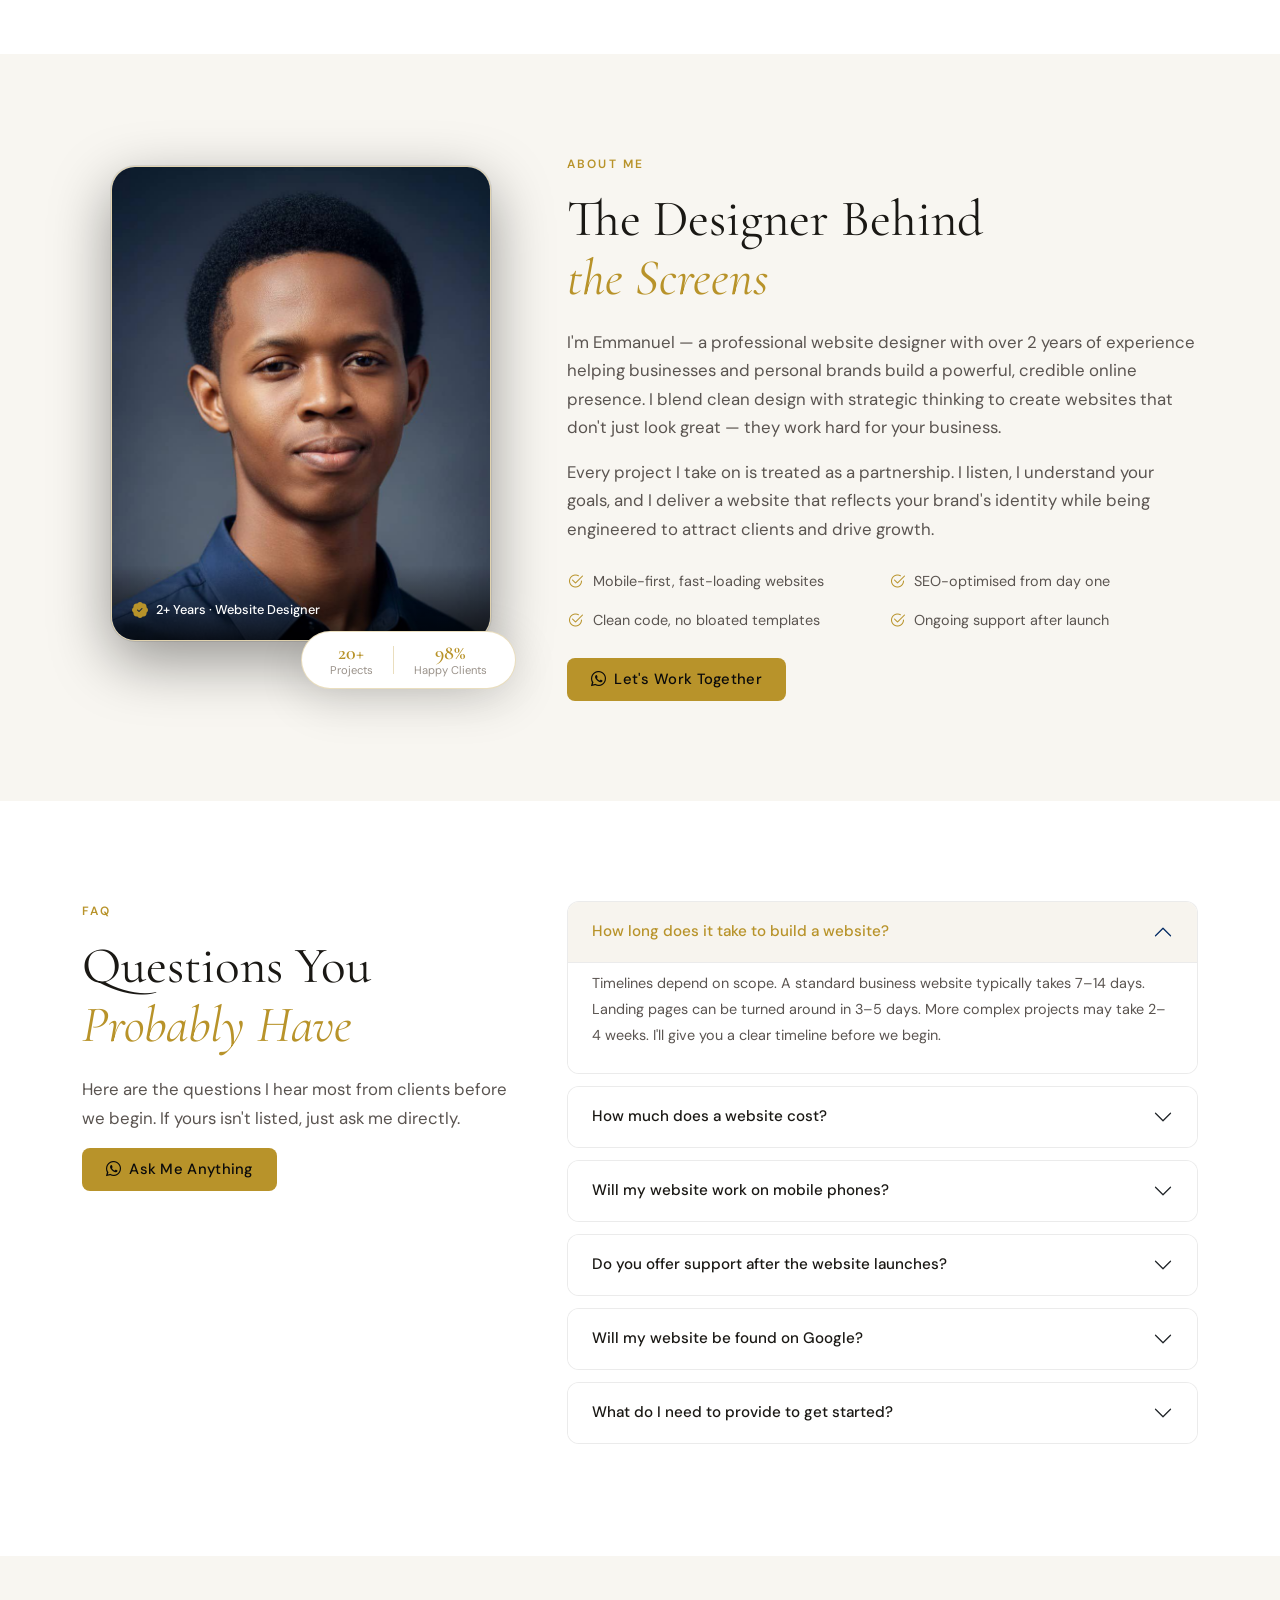
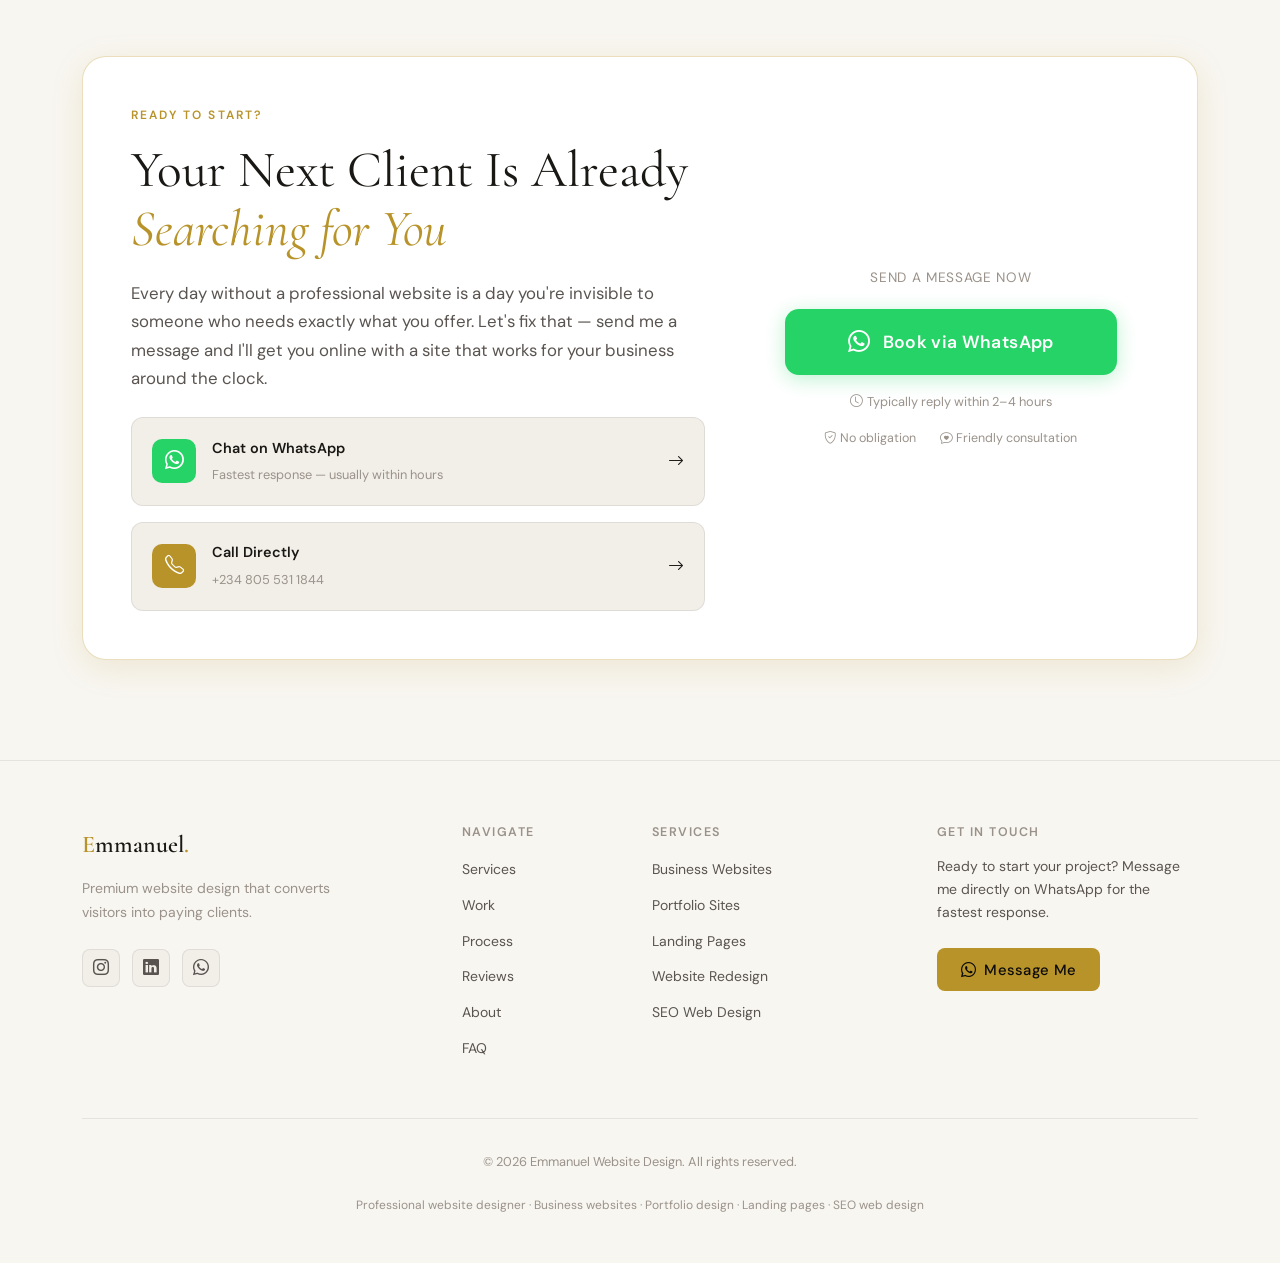
==== commit 37f34e66: "CBT" ====
--- a/index.html
+++ b/index.html
@@ -410,37 +410,54 @@
       </div>
 
       <!-- Project 3 -->
-      <div class="col-md-6 col-lg-4">
-        <article class="portfolio-card reveal-up delay-3">
-          <div class="browser-mockup">
-            <div class="browser-chrome">
-              <div class="b-dots">
-                <span class="b-dot b-dot--red"></span>
-                <span class="b-dot b-dot--yellow"></span>
-                <span class="b-dot b-dot--green"></span>
-              </div>
-              <div class="b-url-bar">
-                <i class="bi bi-lock-fill b-lock"></i>kioskpos.com
-              </div>
-            </div>
-            <div class="browser-screen">
-              <img src="assets/kioskpos.JPG"
-                   alt="POS System"
-                   class="browser-screenshot" />
-            </div>
-          </div>
-          <div class="portfolio-info">
-            <span class="portfolio-tag">POS System</span>
-            <h3>Kiosk POS</h3>
-            <p>A streamlined point-of-sale system for small businesses — built with speed, simplicity, and efficiency in mind.</p>
-            <div class="portfolio-actions">
-              <a href="https://kioskpos.netlify.app" class="portfolio-view-link" target="_blank">
-                <i class="bi bi-box-arrow-up-right"></i> View Project
-              </a>
-            </div>
-          </div>
-        </article>
-      </div>
+     <div class="col-md-6 col-lg-4">
+  <article class="portfolio-card reveal-up delay-3">
+
+    <div class="browser-mockup">
+      <div class="browser-chrome">
+        <div class="b-dots">
+          <span class="b-dot b-dot--red"></span>
+          <span class="b-dot b-dot--yellow"></span>
+          <span class="b-dot b-dot--green"></span>
+        </div>
+
+        <div class="b-url-bar">
+          <i class="bi bi-lock-fill b-lock"></i>pticbt.netlify.app
+        </div>
+      </div>
+
+      <div class="browser-screen">
+        <img 
+          src="assets/CBT.png"
+          alt="PTI CBT Software"
+          class="browser-screenshot"
+        />
+      </div>
+    </div>
+
+    <div class="portfolio-info">
+      <span class="portfolio-tag">CBT Software</span>
+
+      <h3>PTI CBT System</h3>
+
+      <p>
+        A modern computer-based testing platform designed for educational institutions — featuring secure examinations, automated grading, real-time result processing, and an intuitive student dashboard.
+      </p>
+
+      <div class="portfolio-actions">
+        <a 
+          href="https://examprocbt.netlify.app" 
+          class="portfolio-view-link" 
+          target="_blank"
+        >
+          <i class="bi bi-box-arrow-up-right"></i>
+          View Project
+        </a>
+      </div>
+    </div>
+
+  </article>
+</div>
 
       <!-- Project 4 -->
       <div class="col-md-6 col-lg-4">
@@ -525,11 +542,11 @@
 
     </div>
 
-    <div class="text-center mt-5 reveal-up">
+    <!--<div class="text-center mt-5 reveal-up">
       <a href="/projects.html" class="btn btn-outline-view btn-lg">
         View All Projects <i class="bi bi-grid-3x3-gap ms-2"></i>
       </a>
-    </div>
+    </div>  -->
   </div>
 </section>
 
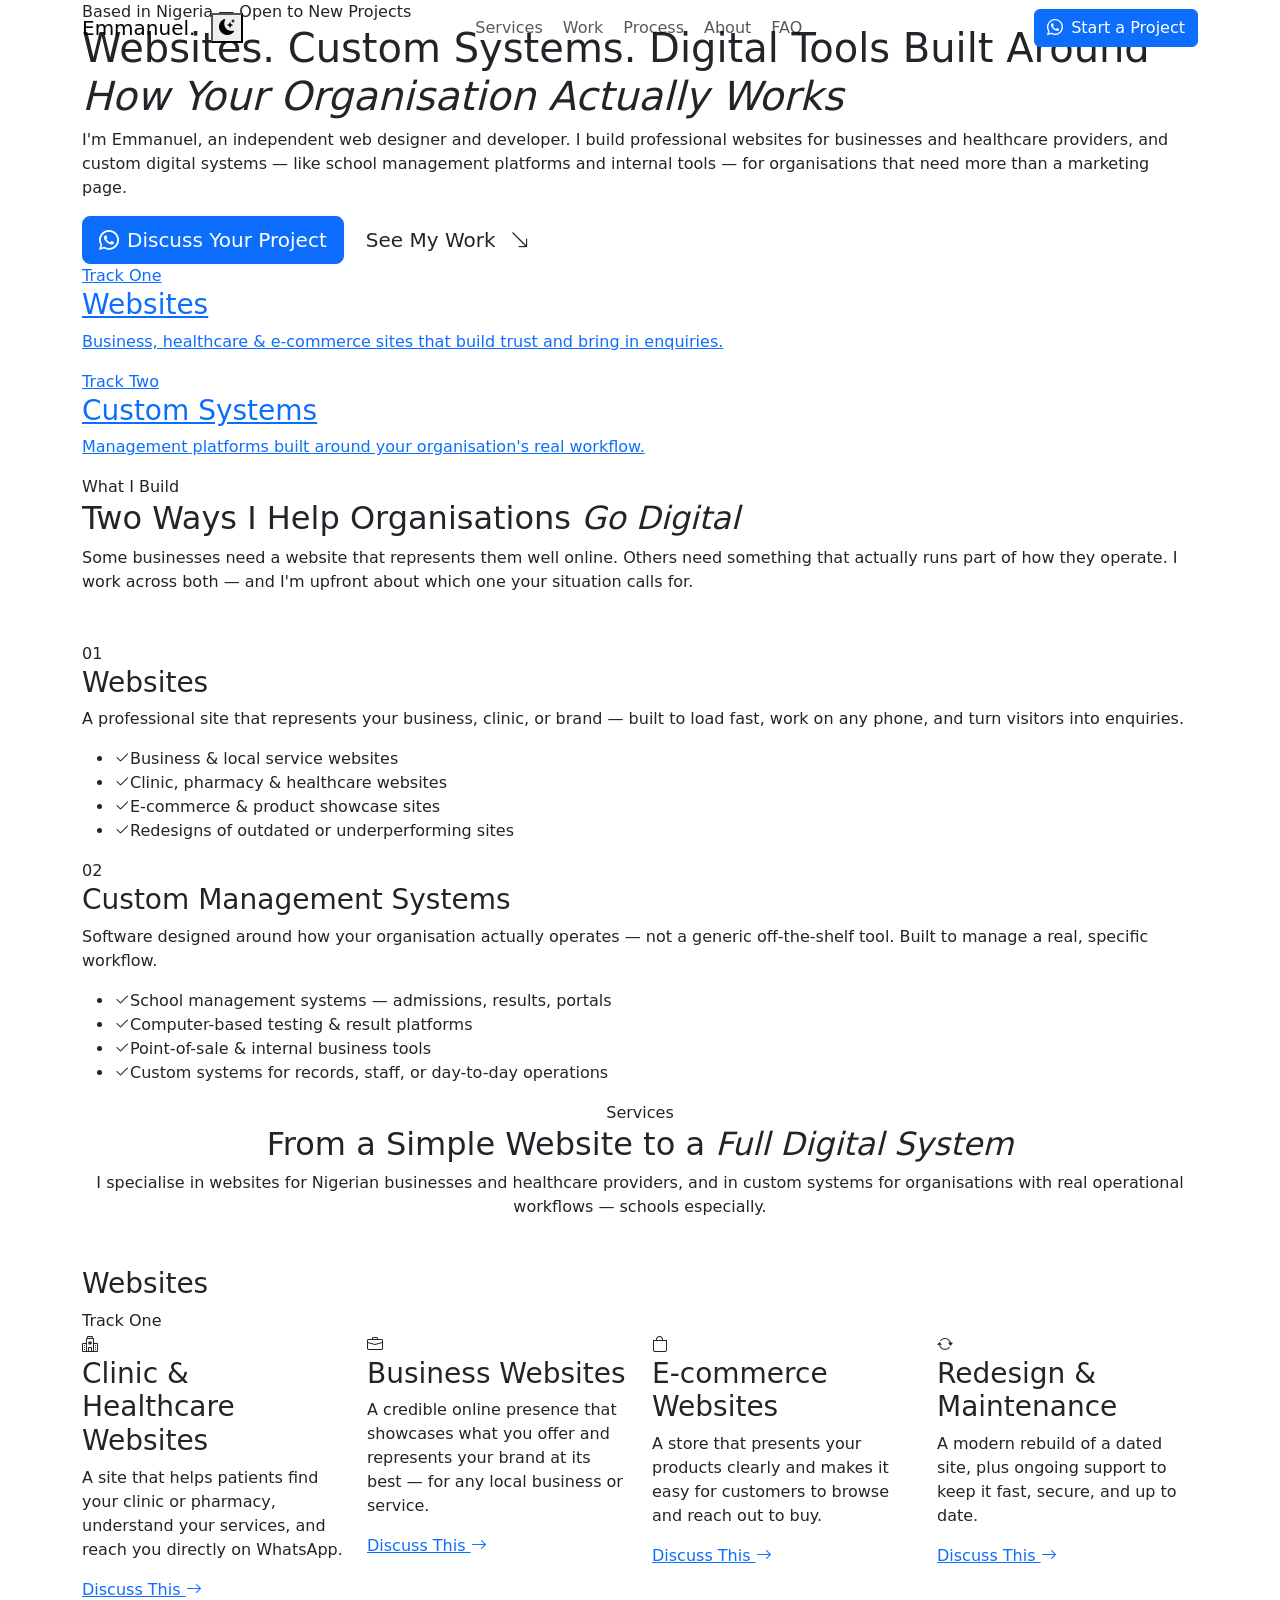
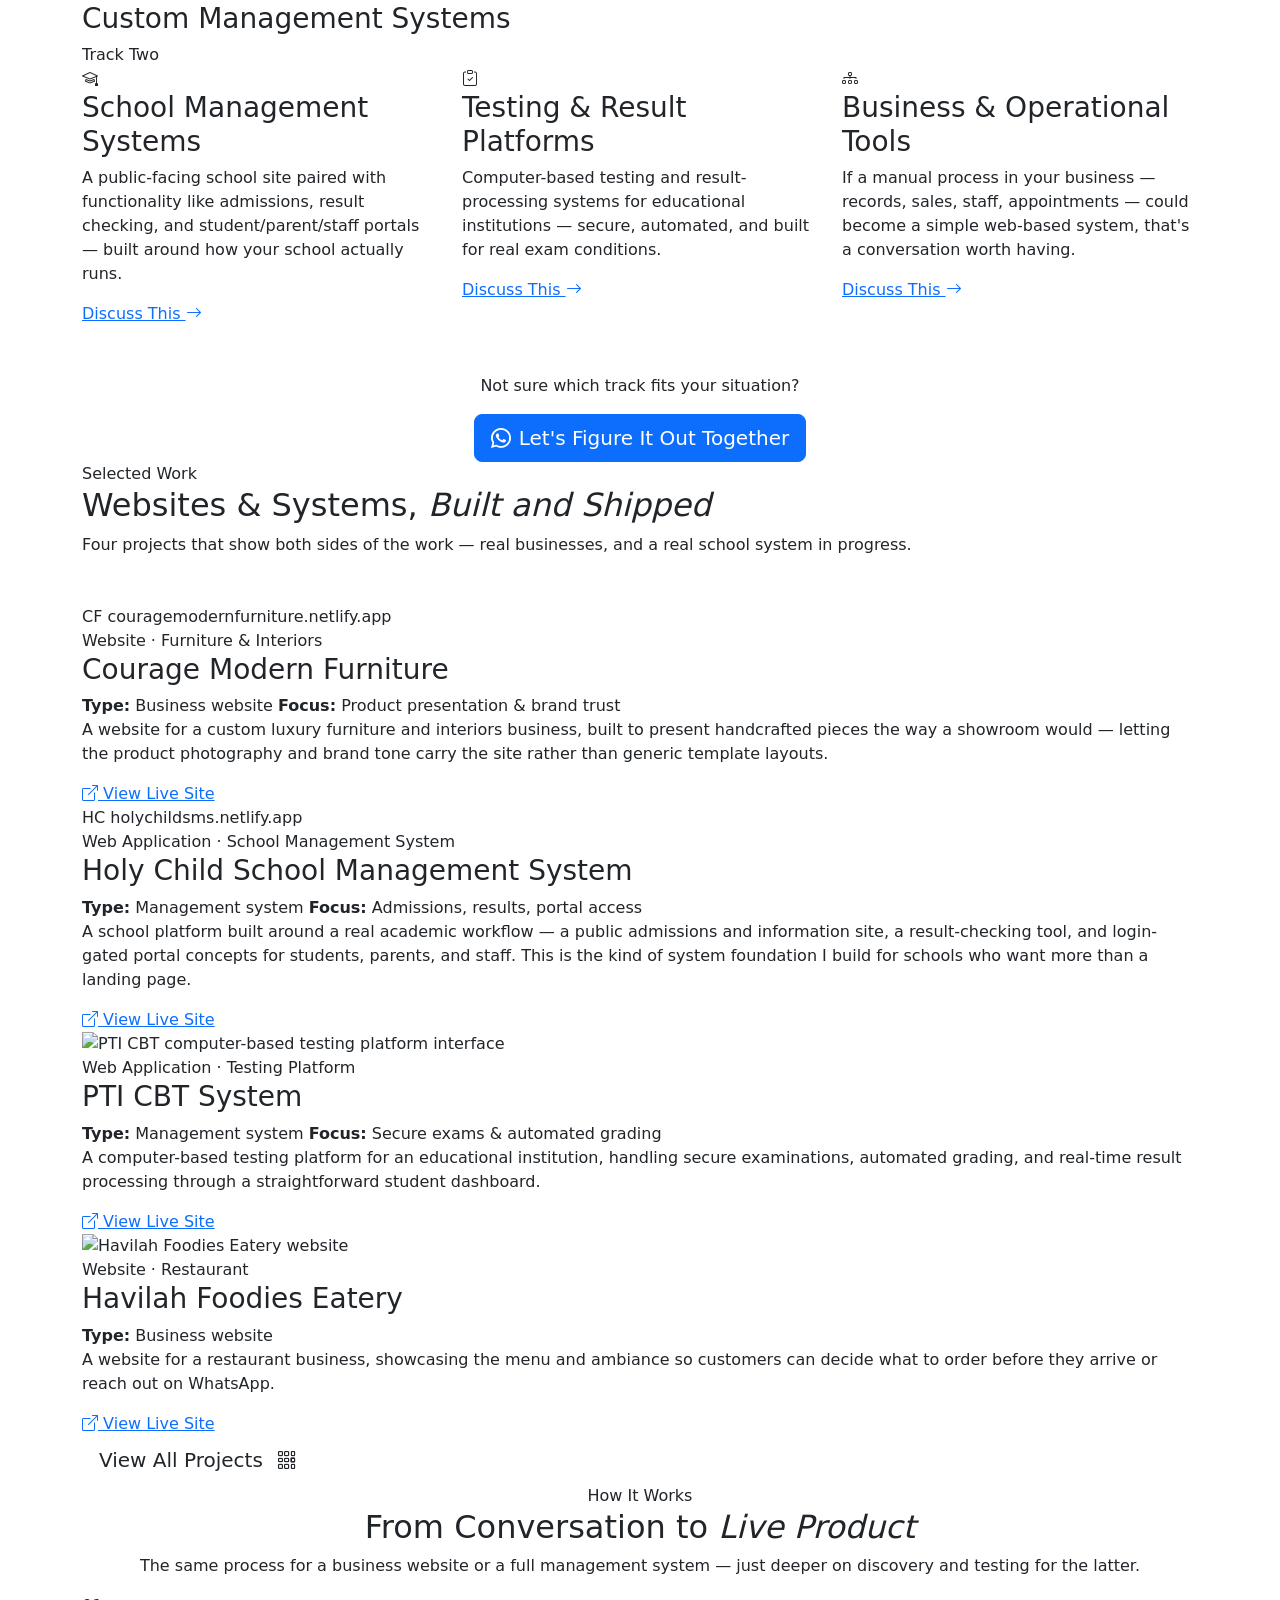
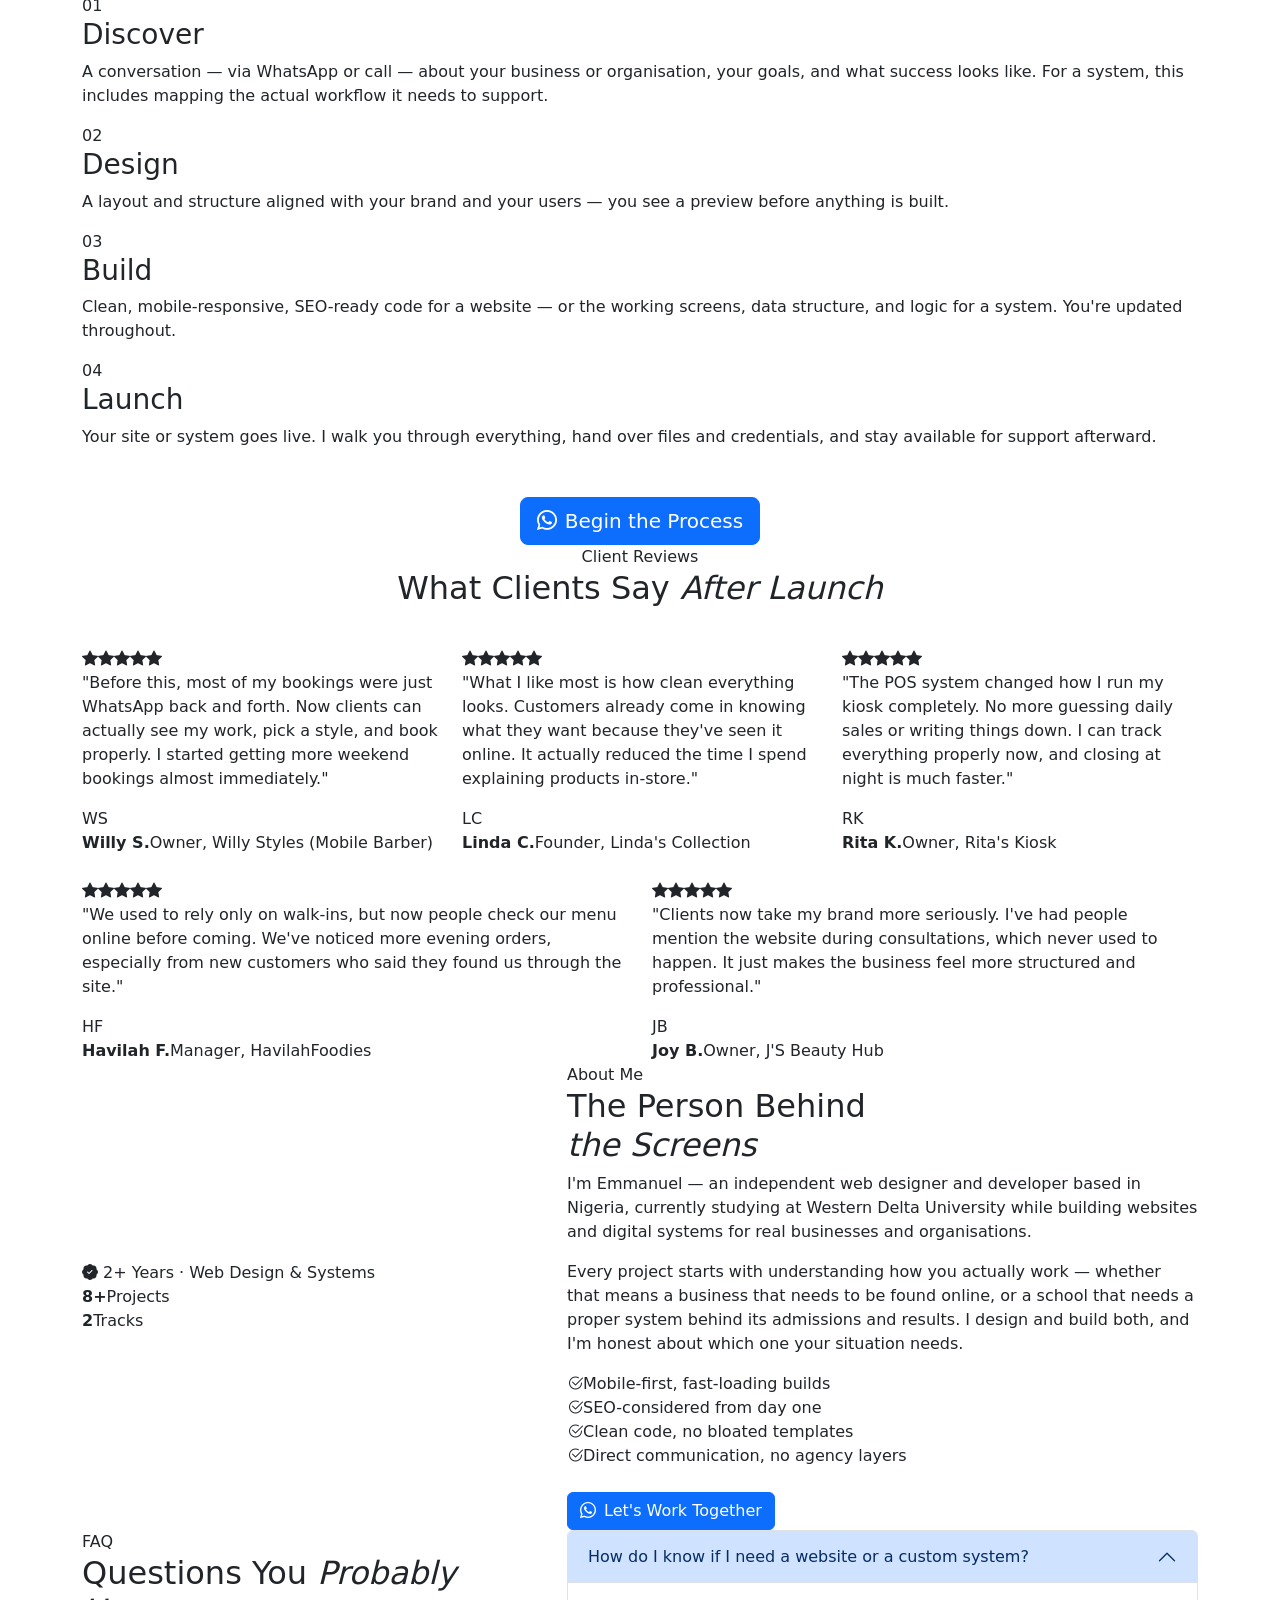
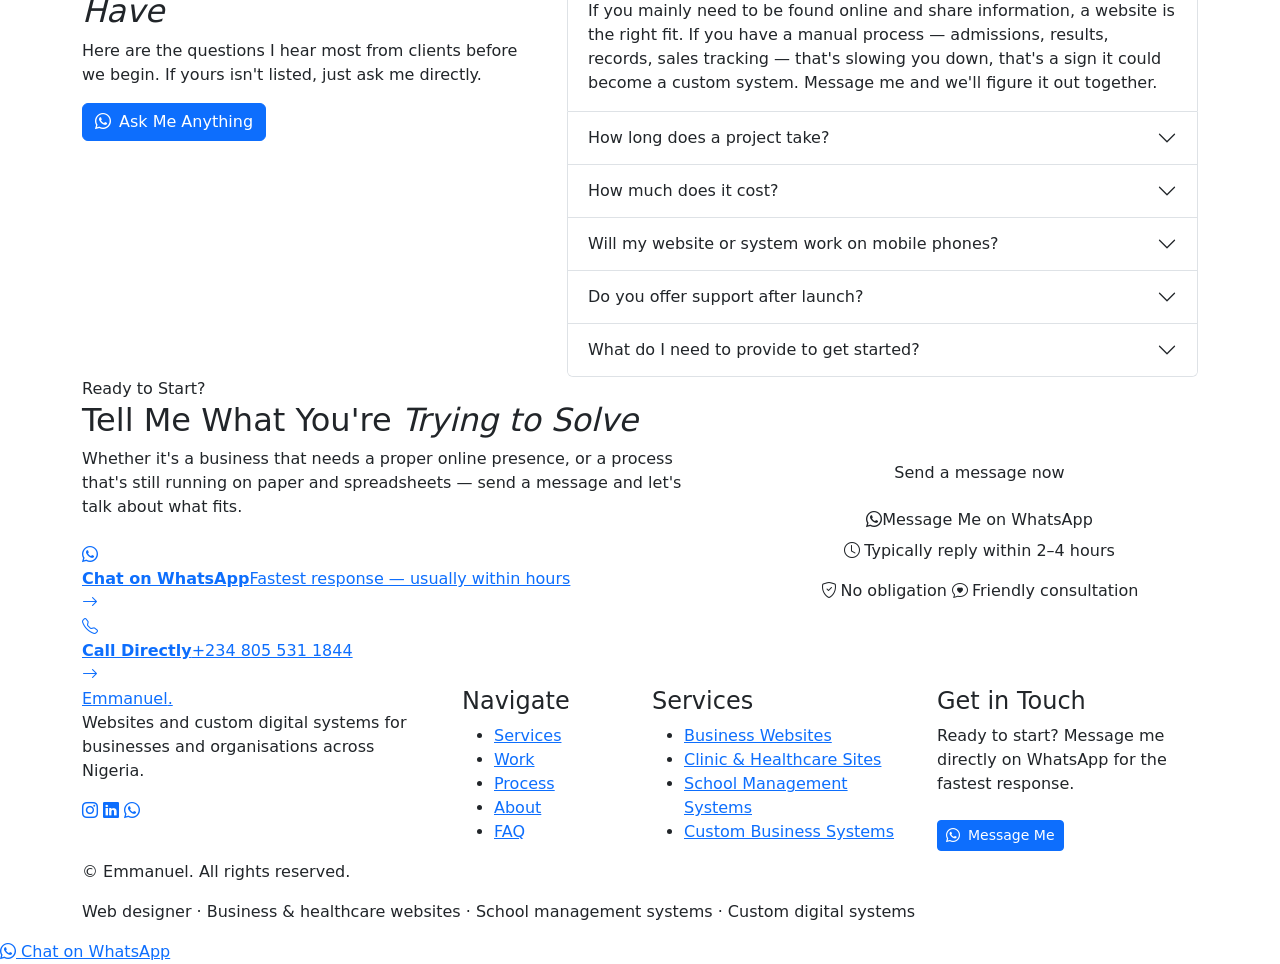
==== commit 442a9134: "Redesign files" ====
--- a/index.html
+++ b/index.html
@@ -1,77 +1,65 @@
 <!DOCTYPE html>
-<html lang="en" data-theme="dark">
+<html lang="en" data-theme="light">
 <head>
   <meta charset="UTF-8" />
   <meta name="viewport" content="width=device-width, initial-scale=1.0" />
   <meta http-equiv="X-UA-Compatible" content="IE=edge" />
 
   <!-- SEO Meta -->
-<title>Website Designer for Clinics & Businesses in Nigeria | Emmanuel Web Design</title>
-<meta name="description" content="Emmanuel designs professional websites for clinics, pharmacies, and local businesses in Nigeria. Get a mobile-friendly, SEO-ready website that brings in more customers. Based in Nigeria — serving Lagos, Abuja, and beyond." />
-<meta name="keywords" content="clinic website design Nigeria, pharmacy website design Nigeria, business website Nigeria, website designer Lagos, website designer Abuja, healthcare website design Nigeria, local business website Nigeria, professional web designer Nigeria" />
-<meta name="author" content="Emmanuel Web Design" />
-<link rel="canonical" href="https://https://emmanuelwebdesign.netlify.app/" />
+<title>Emmanuel — Web Designer &amp; Digital Systems Developer in Nigeria</title>
+<meta name="description" content="Emmanuel designs and builds websites and custom digital systems — from business and clinic websites to school management systems and internal business tools — for organisations across Nigeria." />
+<meta name="keywords" content="web designer Nigeria, website developer Nigeria, school management system Nigeria, custom management system Nigeria, clinic website design Nigeria, business website Nigeria, website designer Lagos" />
+<meta name="author" content="Emmanuel" />
+<link rel="canonical" href="https://emmanuelwebdesign.netlify.app/" />
 
 <meta property="og:type" content="website" />
-<meta property="og:title" content="Website Designer for Clinics & Businesses in Nigeria | Emmanuel Web Design" />
-<meta property="og:description" content="Professional website design for clinics, pharmacies, and local businesses in Nigeria. Mobile-friendly, fast, and built to bring in more customers." />
-<meta property="og:url" content="https://https://emmanuelwebdesign.netlify.app/" />
-<meta property="og:site_name" content="Emmanuel Web Design" />
-<meta property="og:image" content="https://https://emmanuelwebdesign.netlify.app/og-image.jpg" />
+<meta property="og:title" content="Emmanuel — Web Designer & Digital Systems Developer in Nigeria" />
+<meta property="og:description" content="Websites and custom digital systems for businesses and organisations across Nigeria — from clinic and business websites to school management systems and internal tools." />
+<meta property="og:url" content="https://emmanuelwebdesign.netlify.app/" />
+<meta property="og:site_name" content="Emmanuel" />
+<meta property="og:image" content="https://emmanuelwebdesign.netlify.app/assets/portrait.JPG" />
 
 <meta name="twitter:card" content="summary_large_image" />
-<meta name="twitter:title" content="Website Designer for Clinics & Businesses in Nigeria" />
-<meta name="twitter:description" content="Websites for clinics, pharmacies, and local businesses in Nigeria. Fast, mobile-ready, and designed to grow your customer base." />
-<meta name="twitter:image" content="https://https://emmanuelwebdesign.netlify.app/og-image.jpg" />
+<meta name="twitter:title" content="Emmanuel — Web Designer & Digital Systems Developer" />
+<meta name="twitter:description" content="Websites and custom digital systems for businesses and organisations across Nigeria." />
+<meta name="twitter:image" content="https://emmanuelwebdesign.netlify.app/assets/portrait.JPG" />
 
 <script type="application/ld+json">
 {
   "@context": "https://schema.org",
   "@type": "ProfessionalService",
-  "name": "Emmanuel Web Design",
-  "description": "Professional website design for clinics, pharmacies, hospitals, and local businesses across Nigeria. Specialising in healthcare and service business websites that attract customers and generate leads.",
+  "name": "Emmanuel — Web Design & Digital Systems",
+  "description": "Website design and custom digital systems development for businesses and organisations across Nigeria, including school management systems and internal business tools.",
   "url": "https://emmanuelwebdesign.netlify.app/",
   "telephone": "+2348055311844",
   "priceRange": "$$",
   "knowsAbout": [
-    "Clinic Website Design",
-    "Pharmacy Website Design",
-    "Healthcare Website Design",
-    "Business Website Design Nigeria",
-    "Local Business Websites",
-    "SEO Web Design Nigeria"
+    "Website Design",
+    "Business Website Development",
+    "Clinic and Healthcare Website Design",
+    "E-commerce Websites",
+    "School Management Systems",
+    "Custom Management Systems",
+    "Web Application Development"
   ],
-  "hasOfferCatalog": {
-    "@type": "OfferCatalog",
-    "name": "Web Design Services",
-    "itemListElement": [
-      { "@type": "Offer", "itemOffered": { "@type": "Service", "name": "Clinic Website Design Nigeria" } },
-      { "@type": "Offer", "itemOffered": { "@type": "Service", "name": "Pharmacy Website Design Nigeria" } },
-      { "@type": "Offer", "itemOffered": { "@type": "Service", "name": "Business Website Design Nigeria" } },
-      { "@type": "Offer", "itemOffered": { "@type": "Service", "name": "Landing Page Design Nigeria" } },
-      { "@type": "Offer", "itemOffered": { "@type": "Service", "name": "Website Redesign Nigeria" } }
-    ]
-  },
   "areaServed": [
-    { "@type": "City", "name": "Lagos" },
-    { "@type": "City", "name": "Abuja" },
-    { "@type": "City", "name": "Port Harcourt" },
     { "@type": "Country", "name": "Nigeria" }
   ],
   "contactPoint": {
     "@type": "ContactPoint",
     "telephone": "+2348055311844",
     "contactType": "Customer Service",
-    "contactOption": "TollFree",
     "availableLanguage": "English",
     "url": "https://wa.me/2348055311844"
   },
-  "sameAs": [],
+  "sameAs": [
+    "https://www.instagram.com/emmabills234",
+    "https://www.linkedin.com/in/omoniyi-emmanuel-a54368341"
+  ],
   "founder": {
     "@type": "Person",
     "name": "Emmanuel",
-    "jobTitle": "Website Designer",
-    "worksFor": "Emmanuel Web Design"
+    "jobTitle": "Web Designer & Digital Systems Developer"
   }
 }
 </script>
@@ -79,7 +67,7 @@
   <!-- Google Fonts -->
   <link rel="preconnect" href="https://fonts.googleapis.com" />
   <link rel="preconnect" href="https://fonts.gstatic.com" crossorigin />
-  <link href="https://fonts.googleapis.com/css2?family=Cormorant+Garamond:ital,wght@0,300;0,400;0,500;0,600;0,700;1,300;1,400&family=DM+Sans:ital,opsz,wght@0,9..40,300;0,9..40,400;0,9..40,500;0,9..40,600;1,9..40,300&display=swap" rel="stylesheet" />
+  <link href="https://fonts.googleapis.com/css2?family=Fraunces:opsz,wght@9..144,400;9..144,480;9..144,560;9..144,650&family=DM+Sans:ital,opsz,wght@0,9..40,400;0,9..40,500;0,9..40,600;0,9..40,700&display=swap" rel="stylesheet" />
 
   <!-- Bootstrap 5 -->
   <link href="https://cdn.jsdelivr.net/npm/bootstrap@5.3.2/dist/css/bootstrap.min.css" rel="stylesheet" />
@@ -90,14 +78,24 @@
   <link rel="stylesheet" href="css/style.css" />
 
   <!--  Favicon  -->
-    <link rel="shortcut icon" href="assets/favicon.png" type="image/x-icon">
+  <link rel="shortcut icon" href="assets/favicon.png" type="image/x-icon">
 </head>
+
+<!-- Google tag (gtag.js) -->
+<script async src="https://www.googletagmanager.com/gtag/js?id=G-GWW3H16NDK"></script>
+<script>
+  window.dataLayer = window.dataLayer || [];
+  function gtag(){dataLayer.push(arguments);}
+  gtag('js', new Date());
+  gtag('config', 'G-GWW3H16NDK');
+</script>
+
 <body>
 
   <!-- NAVIGATION -->
   <nav class="navbar navbar-expand-lg fixed-top" id="mainNav" aria-label="Main navigation">
     <div class="container">
-      <a class="navbar-brand" href="#home" aria-label="Emmanuel Website Design — Home">
+      <a class="navbar-brand" href="#home" aria-label="Emmanuel — Home">
         <span class="brand-e">E</span>mmanuel<span class="brand-dot">.</span>
       </a>
       <div class="d-flex align-items-center gap-3 ms-auto">
@@ -114,15 +112,14 @@
       <div class="collapse navbar-collapse" id="navMenu">
         <ul class="navbar-nav mx-auto gap-lg-1">
           <li class="nav-item"><a class="nav-link" href="#services">Services</a></li>
-          <li class="nav-item"><a class="nav-link" href="#portfolio">Work</a></li>
+          <li class="nav-item"><a class="nav-link" href="#work">Work</a></li>
           <li class="nav-item"><a class="nav-link" href="#process">Process</a></li>
-          <li class="nav-item"><a class="nav-link" href="#testimonials">Reviews</a></li>
           <li class="nav-item"><a class="nav-link" href="#about">About</a></li>
           <li class="nav-item"><a class="nav-link" href="#faq">FAQ</a></li>
         </ul>
-        <a href="https://wa.me/2348055311844?text=Hi%20Emmanuel%2C%20I%27d%20like%20to%20discuss%20a%20website%20project%20with%20you."
+        <a href="https://wa.me/2348055311844?text=Hi%20Emmanuel%2C%20I%27d%20like%20to%20discuss%20a%20project%20with%20you."
           class="btn btn-primary nav-cta" target="_blank" rel="noopener noreferrer">
-          <i class="bi bi-whatsapp me-2"></i>Book a Call
+          <i class="bi bi-whatsapp me-2"></i>Start a Project
         </a>
       </div>
     </div>
@@ -132,194 +129,175 @@
   <section class="hero-section" id="home" aria-label="Hero">
     <div class="hero-bg-grid" aria-hidden="true"></div>
     <div class="hero-glow hero-glow-1" aria-hidden="true"></div>
-    <div class="hero-glow hero-glow-2" aria-hidden="true"></div>
     <div class="container hero-container">
 
-  <!-- GEO signal: tells AI and Google exactly who this is for -->
-  <div class="hero-badge reveal-up">
-    <span class="badge-dot"></span>
-    Available for New Projects in Nigeria
-  </div>
-
-  <!-- SINGLE H1 — clear WHO, WHAT, WHERE -->
-  <h1 class="hero-headline reveal-up delay-1">
-    Website Design for<br />
-    <em>Clinics, Pharmacies</em><br />
-    &amp; Businesses in Nigeria
-  </h1>
-
-  <p class="hero-sub reveal-up delay-2">
-    I build professional, mobile-friendly websites for healthcare providers and local businesses across Nigeria — so you get found online, build trust with patients and customers, and receive enquiries directly on WhatsApp.
-  </p>
-
-  <div class="hero-ctas reveal-up delay-3">
-    <a href="https://wa.me/2348055311844?text=Hi%20Emmanuel%2C%20I%27d%20like%20to%20get%20a%20website%20for%20my%20clinic%20or%20business%20in%20Nigeria.%20Can%20we%20discuss%3F"
-      class="btn btn-primary btn-lg" target="_blank" rel="noopener noreferrer">
-      <i class="bi bi-whatsapp me-2"></i>Get a Free Quote on WhatsApp
-    </a>
-    <a href="#portfolio" class="btn btn-ghost btn-lg">
-      See My Work <i class="bi bi-arrow-down-right ms-2"></i>
-    </a>
-  </div>
-
-  <div class="hero-trust reveal-up delay-4">
-    <div class="trust-item">
-      <span class="trust-number" data-count="50">0</span><span class="trust-suffix">+</span>
-      <span class="trust-label">Nigerian Businesses Served</span>
-    </div>
-    <div class="trust-divider" aria-hidden="true"></div>
-    <div class="trust-item">
-      <span class="trust-number" data-count="98">0</span><span class="trust-suffix">%</span>
-      <span class="trust-label">Client Satisfaction</span>
-    </div>
-    <div class="trust-divider" aria-hidden="true"></div>
-    <div class="trust-item">
-      <span class="trust-number" data-count="5">0</span><span class="trust-suffix">+</span>
-      <span class="trust-label">Years Experience</span>
-    </div>
-  </div>
-</div>
-    <div class="hero-scroll-hint" aria-hidden="true"><span></span></div>
+      <div class="hero-badge reveal-up">
+        <span class="badge-dot"></span>
+        Based in Nigeria — Open to New Projects
+      </div>
+
+      <h1 class="hero-headline reveal-up delay-1">
+        <span class="hero-kicker">Websites. Custom Systems.</span>
+        Digital Tools Built Around <em>How Your Organisation Actually Works</em>
+      </h1>
+
+      <p class="hero-sub reveal-up delay-2">
+        I'm Emmanuel, an independent web designer and developer. I build professional websites for businesses and healthcare providers, and custom digital systems — like school management platforms and internal tools — for organisations that need more than a marketing page.
+      </p>
+
+      <div class="hero-ctas reveal-up delay-3">
+        <a href="https://wa.me/2348055311844?text=Hi%20Emmanuel%2C%20I%27d%20like%20to%20discuss%20a%20website%20or%20system%20for%20my%20organisation.%20Can%20we%20talk%3F"
+          class="btn btn-primary btn-lg" target="_blank" rel="noopener noreferrer">
+          <i class="bi bi-whatsapp me-2"></i>Discuss Your Project
+        </a>
+        <a href="#work" class="btn btn-ghost btn-lg">
+          See My Work <i class="bi bi-arrow-down-right ms-2"></i>
+        </a>
+      </div>
+
+      <div class="hero-tracks reveal-up delay-4">
+        <a href="#services" class="hero-track">
+          <span class="hero-track-label">Track One</span>
+          <h3>Websites</h3>
+          <p>Business, healthcare &amp; e-commerce sites that build trust and bring in enquiries.</p>
+        </a>
+        <a href="#services-systems" class="hero-track">
+          <span class="hero-track-label">Track Two</span>
+          <h3>Custom Systems</h3>
+          <p>Management platforms built around your organisation's real workflow.</p>
+        </a>
+      </div>
+    </div>
+  </section>
+
+  <!-- CAPABILITY SPLIT -->
+  <section class="capability-section section-pad" aria-label="What I build">
+    <div class="container">
+      <div class="section-header">
+        <div class="section-label reveal-up">What I Build</div>
+        <h2 class="section-heading reveal-up delay-1">Two Ways I Help Organisations <em>Go Digital</em></h2>
+        <p class="section-body reveal-up delay-2">Some businesses need a website that represents them well online. Others need something that actually runs part of how they operate. I work across both — and I'm upfront about which one your situation calls for.</p>
+      </div>
+
+      <div class="capability-grid mt-5">
+        <div class="capability-card reveal-up delay-2">
+          <div class="capability-index">01</div>
+          <h3>Websites</h3>
+          <p>A professional site that represents your business, clinic, or brand — built to load fast, work on any phone, and turn visitors into enquiries.</p>
+          <ul class="capability-list">
+            <li><i class="bi bi-check2"></i><span>Business &amp; local service websites</span></li>
+            <li><i class="bi bi-check2"></i><span>Clinic, pharmacy &amp; healthcare websites</span></li>
+            <li><i class="bi bi-check2"></i><span>E-commerce &amp; product showcase sites</span></li>
+            <li><i class="bi bi-check2"></i><span>Redesigns of outdated or underperforming sites</span></li>
+          </ul>
+        </div>
+        <div class="capability-card reveal-up delay-3">
+          <div class="capability-index">02</div>
+          <h3>Custom Management Systems</h3>
+          <p>Software designed around how your organisation actually operates — not a generic off-the-shelf tool. Built to manage a real, specific workflow.</p>
+          <ul class="capability-list">
+            <li><i class="bi bi-check2"></i><span>School management systems — admissions, results, portals</span></li>
+            <li><i class="bi bi-check2"></i><span>Computer-based testing &amp; result platforms</span></li>
+            <li><i class="bi bi-check2"></i><span>Point-of-sale &amp; internal business tools</span></li>
+            <li><i class="bi bi-check2"></i><span>Custom systems for records, staff, or day-to-day operations</span></li>
+          </ul>
+        </div>
+      </div>
+    </div>
   </section>
 
   <!-- SERVICES -->
   <section class="services-section section-pad" id="services" aria-labelledby="services-heading">
-    <div class="services-bg-accent" aria-hidden="true"></div>
-    <div class="container">
-      <!-- Section header -->
-<div class="section-header text-center">
-  <div class="section-label reveal-up">What I Offer</div>
-
-  <!-- H2 includes target keyword naturally -->
-  <h2 class="section-heading reveal-up delay-1" id="services-heading">
-    Website Design Services for<br /><em>Nigerian Businesses &amp; Healthcare Providers</em>
-  </h2>
-
-  <!-- Niche positioning paragraph — key for AI comprehension -->
-  <p class="section-subtext reveal-up delay-2">
-    I specialise in designing websites for <strong>clinics, pharmacies, hospitals,</strong> and <strong>local service businesses</strong> across Nigeria — including Lagos, Abuja, and Port Harcourt. Every website is built to be fast, mobile-ready, and easy for your customers to find.
-  </p>
-</div>
-
-<!-- Cards -->
-<div class="row g-4 mt-2">
-
-  <div class="col-md-6 col-lg-4">
-    <article class="service-card reveal-up delay-1" aria-label="Clinic Website Design Nigeria">
-      <div class="service-icon"><i class="bi bi-hospital"></i></div>
-      <h3>Clinic &amp; Hospital Websites</h3>
-      <p>A professional website for your clinic or hospital that helps patients find you, understand your services, and book appointments — all from their phone. Designed specifically for Nigerian healthcare providers.</p>
-      <a href="https://wa.me/2348055311844?text=Hi%20Emmanuel%2C%20I%20need%20a%20website%20for%20my%20clinic%20or%20hospital.%20Can%20we%20discuss%3F" class="service-link" target="_blank" rel="noopener noreferrer">Get a Clinic Website <i class="bi bi-arrow-right"></i></a>
-    </article>
-  </div>
-
-  <div class="col-md-6 col-lg-4">
-    <article class="service-card reveal-up delay-2" aria-label="Pharmacy Website Design Nigeria">
-      <div class="service-icon"><i class="bi bi-capsule"></i></div>
-      <h3>Pharmacy Website Design</h3>
-      <p>Give your pharmacy a credible online presence. I design pharmacy websites that display your products, opening hours, and location — making it easy for customers in your area to find and trust you.</p>
-      <a href="https://wa.me/2348055311844?text=Hi%20Emmanuel%2C%20I%20need%20a%20website%20for%20my%20pharmacy.%20Can%20we%20discuss%3F" class="service-link" target="_blank" rel="noopener noreferrer">Get a Pharmacy Website <i class="bi bi-arrow-right"></i></a>
-    </article>
-  </div>
-
-  <div class="col-md-6 col-lg-4">
-    <article class="service-card reveal-up delay-3" aria-label="Business Website Design Nigeria">
-      <div class="service-icon"><i class="bi bi-shop"></i></div>
-      <h3>Local Business Websites</h3>
-      <p>Whether you run a hotel, gym, salon, school, or any local service business in Nigeria — I'll build you a website that attracts customers and grows your reputation online.</p>
-      <a href="https://wa.me/2348055311844?text=Hi%20Emmanuel%2C%20I%20need%20a%20business%20website%20in%20Nigeria.%20Can%20we%20discuss%3F" class="service-link" target="_blank" rel="noopener noreferrer">Get a Business Website <i class="bi bi-arrow-right"></i></a>
-    </article>
-  </div>
-
-  <div class="col-md-6 col-lg-4">
-    <article class="service-card reveal-up delay-1" aria-label="Landing Page Design Nigeria">
-      <div class="service-icon"><i class="bi bi-cursor"></i></div>
-      <h3>Promotional Landing Pages</h3>
-      <p>Need to promote a service, event, or offer? A focused landing page drives enquiries directly to your WhatsApp — perfect for clinics launching new services or businesses running promotions.</p>
-      <a href="https://wa.me/2348055311844?text=Hi%20Emmanuel%2C%20I%20need%20a%20landing%20page.%20Can%20we%20discuss%3F" class="service-link" target="_blank" rel="noopener noreferrer">Get a Landing Page <i class="bi bi-arrow-right"></i></a>
-    </article>
-  </div>
-
-  <div class="col-md-6 col-lg-4">
-    <article class="service-card reveal-up delay-2" aria-label="Website Redesign Nigeria">
-      <div class="service-icon"><i class="bi bi-arrow-repeat"></i></div>
-      <h3>Website Redesign</h3>
-      <p>Already have a website that looks outdated or isn't bringing in customers? I'll modernise it — improving speed, mobile performance, and layout so it actually works for your business.</p>
-      <a href="https://wa.me/2348055311844?text=Hi%20Emmanuel%2C%20I%20need%20my%20website%20redesigned.%20Can%20we%20discuss%3F" class="service-link" target="_blank" rel="noopener noreferrer">Redesign My Website <i class="bi bi-arrow-right"></i></a>
-    </article>
-  </div>
-
-  <div class="col-md-6 col-lg-4">
-    <article class="service-card reveal-up delay-3" aria-label="Website Maintenance Nigeria">
-      <div class="service-icon"><i class="bi bi-shield-check"></i></div>
-      <h3>Maintenance &amp; Support</h3>
-      <p>I offer affordable monthly support for businesses in Nigeria who want their website kept up-to-date, secure, and running smoothly — without the stress of managing it themselves.</p>
-      <a href="https://wa.me/2348055311844?text=Hi%20Emmanuel%2C%20I%20need%20website%20maintenance%20support.%20Can%20we%20discuss%3F" class="service-link" target="_blank" rel="noopener noreferrer">Get Support Plan <i class="bi bi-arrow-right"></i></a>
-    </article>
-  </div>
-
-</div>
-
-<div class="text-center mt-5 reveal-up">
-  <p class="services-cta-text">Not sure what your clinic or business needs?</p>
-  <a href="https://wa.me/2348055311844?text=Hi%20Emmanuel%2C%20I%20run%20a%20business%20in%20Nigeria%20and%20I%27m%20not%20sure%20what%20kind%20of%20website%20I%20need.%20Can%20you%20help%3F"
-    class="btn btn-primary btn-lg" target="_blank" rel="noopener noreferrer">
-    <i class="bi bi-whatsapp me-2"></i>Chat With Me — I'll Help You Decide
-  </a>
-</div>
-      <div class="row g-4 mt-2">
-        <div class="col-md-6 col-lg-4">
-          <article class="service-card reveal-up delay-1" aria-label="Business Website Design">
-            <div class="service-icon"><i class="bi bi-briefcase"></i></div>
-            <h3>Business Websites</h3>
-            <p>A professional online presence that builds trust, showcases your offerings, and turns visitors into customers — designed to represent your brand at its best.</p>
-            <a href="https://wa.me/2348055311844?text=Hi%20Emmanuel%2C%20I%20need%20a%20business%20website.%20Can%20we%20discuss%3F" class="service-link" target="_blank" rel="noopener noreferrer">Get Started <i class="bi bi-arrow-right"></i></a>
-          </article>
-        </div>
-        <div class="col-md-6 col-lg-4">
-          <article class="service-card reveal-up delay-2" aria-label="Portfolio Website Design">
-            <div class="service-icon"><i class="bi bi-person-bounding-box"></i></div>
-            <h3>Portfolio Websites</h3>
-            <p>Showcase your work beautifully. I design portfolio sites for creatives, freelancers, and professionals that make your talent impossible to ignore.</p>
-            <a href="https://wa.me/2348055311844?text=Hi%20Emmanuel%2C%20I%20need%20a%20portfolio%20website.%20Can%20we%20discuss%3F" class="service-link" target="_blank" rel="noopener noreferrer">Get Started <i class="bi bi-arrow-right"></i></a>
-          </article>
-        </div>
-        <div class="col-md-6 col-lg-4">
-          <article class="service-card reveal-up delay-3" aria-label="Landing Page Design">
-            <div class="service-icon"><i class="bi bi-cursor"></i></div>
-            <h3>Landing Pages</h3>
-            <p>High-converting single pages designed to capture leads, promote products, and drive sales — built for campaigns, launches, and paid traffic.</p>
-            <a href="https://wa.me/2348055311844?text=Hi%20Emmanuel%2C%20I%20need%20a%20landing%20page.%20Can%20we%20discuss%3F" class="service-link" target="_blank" rel="noopener noreferrer">Get Started <i class="bi bi-arrow-right"></i></a>
-          </article>
-        </div>
-        <div class="col-md-6 col-lg-4">
-          <article class="service-card reveal-up delay-1" aria-label="Website Redesign">
-            <div class="service-icon"><i class="bi bi-arrow-repeat"></i></div>
-            <h3>Website Redesign</h3>
-            <p>Your current site isn't working hard enough? I'll transform it — modernising the look, improving the UX, and boosting performance and conversion rates.</p>
-            <a href="https://wa.me/2348055311844?text=Hi%20Emmanuel%2C%20I%20need%20my%20website%20redesigned.%20Can%20we%20discuss%3F" class="service-link" target="_blank" rel="noopener noreferrer">Get Started <i class="bi bi-arrow-right"></i></a>
-          </article>
-        </div>
-        <div class="col-md-6 col-lg-4">
-          <article class="service-card reveal-up delay-2" aria-label="SEO-Friendly Web Design">
-            <div class="service-icon"><i class="bi bi-search"></i></div>
-            <h3>SEO-Friendly Design</h3>
-            <p>Every website I build is optimised for search engines from the ground up — clean code, proper structure, fast loading, and keyword-conscious content strategy.</p>
-            <a href="https://wa.me/2348055311844?text=Hi%20Emmanuel%2C%20I%20need%20an%20SEO-friendly%20website.%20Can%20we%20discuss%3F" class="service-link" target="_blank" rel="noopener noreferrer">Get Started <i class="bi bi-arrow-right"></i></a>
-          </article>
-        </div>
-        <div class="col-md-6 col-lg-4">
-          <article class="service-card reveal-up delay-3" aria-label="Website Maintenance and Support">
-            <div class="service-icon"><i class="bi bi-shield-check"></i></div>
-            <h3>Maintenance &amp; Support</h3>
-            <p>Stay online, secure, and up-to-date. My ongoing support plans keep your website performing at its best — updates, fixes, and improvements, handled for you.</p>
-            <a href="https://wa.me/2348055311844?text=Hi%20Emmanuel%2C%20I%20need%20website%20maintenance%20support.%20Can%20we%20discuss%3F" class="service-link" target="_blank" rel="noopener noreferrer">Get Started <i class="bi bi-arrow-right"></i></a>
-          </article>
-        </div>
-      </div>
+    <div class="container">
+      <div class="section-header text-center">
+        <div class="section-label reveal-up">Services</div>
+        <h2 class="section-heading reveal-up delay-1" id="services-heading">
+          From a Simple Website to a <em>Full Digital System</em>
+        </h2>
+        <p class="section-subtext reveal-up delay-2">
+          I specialise in websites for Nigerian businesses and healthcare providers, and in custom systems for organisations with real operational workflows — schools especially.
+        </p>
+      </div>
+
+      <!-- Websites group -->
+      <div class="service-group mt-5">
+        <div class="service-group-head">
+          <h3>Websites</h3>
+          <span class="service-group-tag">Track One</span>
+        </div>
+        <div class="row g-4">
+          <div class="col-md-6 col-lg-3">
+            <article class="service-card reveal-up delay-1" aria-label="Clinic and Healthcare Website Design">
+              <div class="service-icon"><i class="bi bi-hospital"></i></div>
+              <h3>Clinic &amp; Healthcare Websites</h3>
+              <p>A site that helps patients find your clinic or pharmacy, understand your services, and reach you directly on WhatsApp.</p>
+              <a href="https://wa.me/2348055311844?text=Hi%20Emmanuel%2C%20I%20need%20a%20website%20for%20my%20clinic%20or%20pharmacy." class="service-link" target="_blank" rel="noopener noreferrer">Discuss This <i class="bi bi-arrow-right"></i></a>
+            </article>
+          </div>
+          <div class="col-md-6 col-lg-3">
+            <article class="service-card reveal-up delay-2" aria-label="Business Website Design">
+              <div class="service-icon"><i class="bi bi-briefcase"></i></div>
+              <h3>Business Websites</h3>
+              <p>A credible online presence that showcases what you offer and represents your brand at its best — for any local business or service.</p>
+              <a href="https://wa.me/2348055311844?text=Hi%20Emmanuel%2C%20I%20need%20a%20business%20website." class="service-link" target="_blank" rel="noopener noreferrer">Discuss This <i class="bi bi-arrow-right"></i></a>
+            </article>
+          </div>
+          <div class="col-md-6 col-lg-3">
+            <article class="service-card reveal-up delay-3" aria-label="E-commerce Website Design">
+              <div class="service-icon"><i class="bi bi-bag"></i></div>
+              <h3>E-commerce Websites</h3>
+              <p>A store that presents your products clearly and makes it easy for customers to browse and reach out to buy.</p>
+              <a href="https://wa.me/2348055311844?text=Hi%20Emmanuel%2C%20I%20need%20an%20e-commerce%20website." class="service-link" target="_blank" rel="noopener noreferrer">Discuss This <i class="bi bi-arrow-right"></i></a>
+            </article>
+          </div>
+          <div class="col-md-6 col-lg-3">
+            <article class="service-card reveal-up delay-1" aria-label="Website Redesign">
+              <div class="service-icon"><i class="bi bi-arrow-repeat"></i></div>
+              <h3>Redesign &amp; Maintenance</h3>
+              <p>A modern rebuild of a dated site, plus ongoing support to keep it fast, secure, and up to date.</p>
+              <a href="https://wa.me/2348055311844?text=Hi%20Emmanuel%2C%20I%20need%20my%20website%20redesigned." class="service-link" target="_blank" rel="noopener noreferrer">Discuss This <i class="bi bi-arrow-right"></i></a>
+            </article>
+          </div>
+        </div>
+      </div>
+
+      <!-- Systems group -->
+      <div class="service-group" id="services-systems">
+        <div class="service-group-head">
+          <h3>Custom Management Systems</h3>
+          <span class="service-group-tag">Track Two</span>
+        </div>
+        <div class="row g-4">
+          <div class="col-md-6 col-lg-4">
+            <article class="service-card reveal-up delay-1" aria-label="School Management System Development">
+              <div class="service-icon"><i class="bi bi-mortarboard"></i></div>
+              <h3>School Management Systems</h3>
+              <p>A public-facing school site paired with functionality like admissions, result checking, and student/parent/staff portals — built around how your school actually runs.</p>
+              <a href="https://wa.me/2348055311844?text=Hi%20Emmanuel%2C%20I%27m%20interested%20in%20a%20school%20management%20system." class="service-link" target="_blank" rel="noopener noreferrer">Discuss This <i class="bi bi-arrow-right"></i></a>
+            </article>
+          </div>
+          <div class="col-md-6 col-lg-4">
+            <article class="service-card reveal-up delay-2" aria-label="Testing and Assessment Platforms">
+              <div class="service-icon"><i class="bi bi-clipboard-check"></i></div>
+              <h3>Testing &amp; Result Platforms</h3>
+              <p>Computer-based testing and result-processing systems for educational institutions — secure, automated, and built for real exam conditions.</p>
+              <a href="https://wa.me/2348055311844?text=Hi%20Emmanuel%2C%20I%27m%20interested%20in%20a%20testing%20or%20result%20platform." class="service-link" target="_blank" rel="noopener noreferrer">Discuss This <i class="bi bi-arrow-right"></i></a>
+            </article>
+          </div>
+          <div class="col-md-6 col-lg-4">
+            <article class="service-card reveal-up delay-3" aria-label="Custom Business Management Systems">
+              <div class="service-icon"><i class="bi bi-diagram-3"></i></div>
+              <h3>Business &amp; Operational Tools</h3>
+              <p>If a manual process in your business — records, sales, staff, appointments — could become a simple web-based system, that's a conversation worth having.</p>
+              <a href="https://wa.me/2348055311844?text=Hi%20Emmanuel%2C%20I%20have%20a%20manual%20process%20that%20could%20become%20a%20system." class="service-link" target="_blank" rel="noopener noreferrer">Discuss This <i class="bi bi-arrow-right"></i></a>
+            </article>
+          </div>
+        </div>
+      </div>
+
       <div class="text-center mt-5 reveal-up">
-        <p class="services-cta-text">Not sure which service you need?</p>
-        <a href="https://wa.me/2348055311844?text=Hi%20Emmanuel%2C%20I%27m%20not%20sure%20exactly%20what%20I%20need%20yet.%20Can%20you%20help%20me%20figure%20out%20the%20best%20option%20for%20my%20business%3F"
+        <p class="services-cta-text">Not sure which track fits your situation?</p>
+        <a href="https://wa.me/2348055311844?text=Hi%20Emmanuel%2C%20I%27m%20not%20sure%20if%20I%20need%20a%20website%20or%20a%20custom%20system.%20Can%20you%20help%20me%20figure%20it%20out%3F"
           class="btn btn-primary btn-lg" target="_blank" rel="noopener noreferrer">
           <i class="bi bi-whatsapp me-2"></i>Let's Figure It Out Together
         </a>
@@ -327,273 +305,144 @@
     </div>
   </section>
 
-  <!-- PORTFOLIO / WORK -->
-  <!-- PORTFOLIO / WORK -->
-<section class="portfolio-section section-pad" id="portfolio" aria-labelledby="portfolio-heading">
-  <div class="container">
-    <div class="section-header text-center">
-      <div class="section-label reveal-up">Selected Work</div>
-      <h2 class="section-heading reveal-up delay-1" id="portfolio-heading">
-        Projects That <em>Speak for Themselves</em>
-      </h2>
-      <p class="section-subtext reveal-up delay-2">
-        Each project is a story of a business transformed — from invisible to irresistible online.
-      </p>
-    </div>
-
-    <div class="row g-4 mt-2">
-
-      <!-- Project 1 -->
-      <div class="col-md-6 col-lg-4">
-        <article class="portfolio-card reveal-up delay-1">
-          <div class="browser-mockup">
-            <div class="browser-chrome">
-              <div class="b-dots">
-                <span class="b-dot b-dot--red"></span>
-                <span class="b-dot b-dot--yellow"></span>
-                <span class="b-dot b-dot--green"></span>
-              </div>
-              <div class="b-url-bar">
-                <i class="bi bi-lock-fill b-lock"></i>havilahfoodies.com
-              </div>
-            </div>
-            <div class="browser-screen">
-              <img src="assets/halilah.JPG"
-                   alt="Havilah Foodies website"
-                   class="browser-screenshot" />
-            </div>
-          </div>
-          <div class="portfolio-info">
-            <span class="portfolio-tag">Business Website</span>
-            <h3>Havilah Foodies Eatery</h3>
-            <p>Designed and built a vibrant website showcasing Havilah Foodies Eatery's menu, ambiance, and online ordering system — boosting online presence and customer engagement.</p>
-            <div class="portfolio-actions">
-              <a href="https://havilahfoodies.netlify.app/" class="portfolio-view-link" target="_blank">
-                <i class="bi bi-box-arrow-up-right"></i> View Project
-              </a>
-            </div>
-          </div>
-        </article>
-      </div>
-
-      <!-- Project 2 -->
-      <div class="col-md-6 col-lg-4">
-        <article class="portfolio-card reveal-up delay-2">
-          <div class="browser-mockup">
-            <div class="browser-chrome">
-              <div class="b-dots">
-                <span class="b-dot b-dot--red"></span>
-                <span class="b-dot b-dot--yellow"></span>
-                <span class="b-dot b-dot--green"></span>
-              </div>
-              <div class="b-url-bar">
-                <i class="bi bi-lock-fill b-lock"></i>jsbeautyhub.com
-              </div>
-            </div>
-            <div class="browser-screen">
-              <img src="assets/jsbeautyhub.JPG"
-                   alt="JS Beauty Hub website"
-                   class="browser-screenshot" />
-            </div>
-          </div>
-          <div class="portfolio-info">
-            <span class="portfolio-tag">Business Website</span>
-            <h3>JS Beauty Hub</h3>
-            <p>A stunning visual portfolio for a Lagos-based beauty brand — clean, fast, and designed to attract high-paying clients.</p>
-            <div class="portfolio-actions">
-              <a href="https://jsbeautyhub.netlify.app/" class="portfolio-view-link" target="_blank">
-                <i class="bi bi-box-arrow-up-right"></i> View Project
-              </a>
-            </div>
-          </div>
-        </article>
-      </div>
-
-      <!-- Project 3 -->
-     <div class="col-md-6 col-lg-4">
-  <article class="portfolio-card reveal-up delay-3">
-
-    <div class="browser-mockup">
-      <div class="browser-chrome">
-        <div class="b-dots">
-          <span class="b-dot b-dot--red"></span>
-          <span class="b-dot b-dot--yellow"></span>
-          <span class="b-dot b-dot--green"></span>
-        </div>
-
-        <div class="b-url-bar">
-          <i class="bi bi-lock-fill b-lock"></i>pticbt.netlify.app
-        </div>
-      </div>
-
-      <div class="browser-screen">
-        <img 
-          src="assets/CBT.png"
-          alt="PTI CBT Software"
-          class="browser-screenshot"
-        />
-      </div>
-    </div>
-
-    <div class="portfolio-info">
-      <span class="portfolio-tag">CBT Software</span>
-
-      <h3>PTI CBT System</h3>
-
-      <p>
-        A modern computer-based testing platform designed for educational institutions — featuring secure examinations, automated grading, real-time result processing, and an intuitive student dashboard.
-      </p>
-
-      <div class="portfolio-actions">
-        <a 
-          href="https://examprocbt.netlify.app" 
-          class="portfolio-view-link" 
-          target="_blank"
-        >
-          <i class="bi bi-box-arrow-up-right"></i>
-          View Project
+  <!-- WORK / CASE STUDIES -->
+  <section class="portfolio-section section-pad" id="work" aria-labelledby="work-heading">
+    <div class="container">
+      <div class="portfolio-intro-bar">
+        <div>
+          <div class="section-label reveal-up">Selected Work</div>
+          <h2 class="section-heading reveal-up delay-1" id="work-heading">
+            Websites &amp; Systems, <em>Built and Shipped</em>
+          </h2>
+        </div>
+      </div>
+      <p class="section-subtext reveal-up delay-2 mb-5">Four projects that show both sides of the work — real businesses, and a real school system in progress.</p>
+
+      <!-- Case Study 1: Courage Modern Furniture -->
+      <article class="case-study reveal-up">
+        <div class="case-study-visual case-study-visual--text">
+          <span class="visual-mark">CF</span>
+          <span class="visual-url">couragemodernfurniture.netlify.app</span>
+        </div>
+        <div class="case-study-info">
+          <span class="case-study-tag">Website · Furniture &amp; Interiors</span>
+          <h3>Courage Modern Furniture</h3>
+          <div class="case-study-meta">
+            <span><strong>Type:</strong> Business website</span>
+            <span><strong>Focus:</strong> Product presentation &amp; brand trust</span>
+          </div>
+          <p>A website for a custom luxury furniture and interiors business, built to present handcrafted pieces the way a showroom would — letting the product photography and brand tone carry the site rather than generic template layouts.</p>
+          <a href="https://couragemodernfurniture.netlify.app/" class="case-study-link" target="_blank" rel="noopener noreferrer">
+            <i class="bi bi-box-arrow-up-right"></i> View Live Site
+          </a>
+        </div>
+      </article>
+
+      <!-- Case Study 2: Holy Child School Management System -->
+      <article class="case-study case-study--reverse reveal-up">
+        <div class="case-study-visual case-study-visual--text">
+          <span class="visual-mark">HC</span>
+          <span class="visual-url">holychildsms.netlify.app</span>
+        </div>
+        <div class="case-study-info">
+          <span class="case-study-tag">Web Application · School Management System</span>
+          <h3>Holy Child School Management System</h3>
+          <div class="case-study-meta">
+            <span><strong>Type:</strong> Management system</span>
+            <span><strong>Focus:</strong> Admissions, results, portal access</span>
+          </div>
+          <p>A school platform built around a real academic workflow — a public admissions and information site, a result-checking tool, and login-gated portal concepts for students, parents, and staff. This is the kind of system foundation I build for schools who want more than a landing page.</p>
+          <a href="https://holychildsms.netlify.app/" class="case-study-link" target="_blank" rel="noopener noreferrer">
+            <i class="bi bi-box-arrow-up-right"></i> View Live Site
+          </a>
+        </div>
+      </article>
+
+      <!-- Case Study 3: PTI CBT -->
+      <article class="case-study reveal-up">
+        <div class="case-study-visual">
+          <img src="assets/CBT.png" alt="PTI CBT computer-based testing platform interface" loading="lazy" />
+        </div>
+        <div class="case-study-info">
+          <span class="case-study-tag">Web Application · Testing Platform</span>
+          <h3>PTI CBT System</h3>
+          <div class="case-study-meta">
+            <span><strong>Type:</strong> Management system</span>
+            <span><strong>Focus:</strong> Secure exams &amp; automated grading</span>
+          </div>
+          <p>A computer-based testing platform for an educational institution, handling secure examinations, automated grading, and real-time result processing through a straightforward student dashboard.</p>
+          <a href="https://examprocbt.com.ng" class="case-study-link" target="_blank" rel="noopener noreferrer">
+            <i class="bi bi-box-arrow-up-right"></i> View Live Site
+          </a>
+        </div>
+      </article>
+
+      <!-- Case Study 4: Havilah Foodies -->
+      <article class="case-study case-study--reverse reveal-up">
+        <div class="case-study-visual">
+          <img src="assets/halilah.JPG" alt="Havilah Foodies Eatery website" loading="lazy" />
+        </div>
+        <div class="case-study-info">
+          <span class="case-study-tag">Website · Restaurant</span>
+          <h3>Havilah Foodies Eatery</h3>
+          <div class="case-study-meta">
+            <span><strong>Type:</strong> Business website</span>
+          </div>
+          <p>A website for a restaurant business, showcasing the menu and ambiance so customers can decide what to order before they arrive or reach out on WhatsApp.</p>
+          <a href="https://havilahfoodies.netlify.app/" class="case-study-link" target="_blank" rel="noopener noreferrer">
+            <i class="bi bi-box-arrow-up-right"></i> View Live Site
+          </a>
+        </div>
+      </article>
+
+      <div class="portfolio-cta-strip reveal-up">
+        <a href="projects.html" class="btn btn-outline-view btn-lg">
+          View All Projects <i class="bi bi-grid-3x3-gap ms-2"></i>
         </a>
       </div>
     </div>
-
-  </article>
-</div>
-
-      <!-- Project 4 -->
-      <div class="col-md-6 col-lg-4">
-        <article class="portfolio-card reveal-up delay-1">
-          <div class="browser-mockup">
-            <div class="browser-chrome">
-              <div class="b-dots">
-                <span class="b-dot b-dot--red"></span>
-                <span class="b-dot b-dot--yellow"></span>
-                <span class="b-dot b-dot--green"></span>
-              </div>
-              <div class="b-url-bar">
-                <i class="bi bi-lock-fill b-lock"></i>lindascollection.com
-              </div>
-            </div>
-            <div class="browser-screen">
-              <img src="assets/lindascollection.JPG"
-                   alt="Fashion Boutique e-commerce store"
-                   class="browser-screenshot" />
-            </div>
-          </div>
-          <div class="portfolio-info">
-            <span class="portfolio-tag">E-Commerce</span>
-            <h3>Fashion Boutique Store</h3>
-            <p>A sleek, modern online store for a fashion brand — mobile-first, fast-loading, and built to maximise sales conversions.</p>
-            <div class="portfolio-actions">
-              <a href="https://lindascollection.netlify.app/" class="portfolio-view-link" target="_blank">
-                <i class="bi bi-box-arrow-up-right"></i> View Project
-              </a>
-            </div>
-          </div>
-        </article>
-      </div>
-
-      <!-- Project 5 -->
-      <div class="col-md-6 col-lg-4">
-        <article class="portfolio-card reveal-up delay-2">
-          <div class="browser-mockup">
-            <div class="browser-chrome">
-              <div class="b-dots">
-                <span class="b-dot b-dot--red"></span>
-                <span class="b-dot b-dot--yellow"></span>
-                <span class="b-dot b-dot--green"></span>
-              </div>
-              <div class="b-url-bar">
-                <i class="bi bi-lock-fill b-lock"></i>freestudentkits.com.ng
-              </div>
-            </div>
-            <div class="browser-screen">
-              <img src="assets/freestudentkits.JPG"
-                   alt="Student Kit website"
-                   class="browser-screenshot" />
-            </div>
-          </div>
-          <div class="portfolio-info">
-            <span class="portfolio-tag">Tools Website</span>
-            <h3>Student Kit</h3>
-            <p>A comprehensive online platform for students to access study materials and resources — designed to enhance learning and improve academic performance.</p>
-            <div class="portfolio-actions">
-              <a href="https://freestudentkits.netlify.app/" class="portfolio-view-link" target="_blank">
-                <i class="bi bi-box-arrow-up-right"></i> View Project
-              </a>
-            </div>
-          </div>
-        </article>
-      </div>
-
-      <!-- CTA Card -->
-      <div class="col-md-6 col-lg-4">
-        <article class="portfolio-card cta-card reveal-up delay-3">
-          <div class="cta-card-inner">
-            <i class="bi bi-plus-circle-dotted cta-card-icon"></i>
-            <h3>Your Project Here?</h3>
-            <p>Let's build something extraordinary together. Your success story starts with a single message.</p>
-            <a href="https://wa.me/2348055311844?text=Hi%20Emmanuel%2C%20I%27d%20like%20to%20start%20a%20website%20project.%20Can%20we%20discuss%3F"
-               class="btn btn-primary" target="_blank">
-              <i class="bi bi-whatsapp me-2"></i>Start Your Project
-            </a>
-          </div>
-        </article>
-      </div>
-
-    </div>
-
-    <!--<div class="text-center mt-5 reveal-up">
-      <a href="/projects.html" class="btn btn-outline-view btn-lg">
-        View All Projects <i class="bi bi-grid-3x3-gap ms-2"></i>
-      </a>
-    </div>  -->
-  </div>
-</section>
+  </section>
 
   <!-- PROCESS -->
   <section class="process-section section-pad" id="process" aria-labelledby="process-heading">
     <div class="container">
       <div class="section-header text-center">
         <div class="section-label reveal-up">How It Works</div>
-        <h2 class="section-heading reveal-up delay-1" id="process-heading">From Vision to <em>Live Website</em></h2>
-        <p class="section-subtext reveal-up delay-2">A simple, transparent process designed to keep you informed and excited at every stage.</p>
-      </div>
-      <div class="process-timeline mt-5">
+        <h2 class="section-heading reveal-up delay-1" id="process-heading">From Conversation to <em>Live Product</em></h2>
+        <p class="section-subtext reveal-up delay-2">The same process for a business website or a full management system — just deeper on discovery and testing for the latter.</p>
+      </div>
+      <div class="process-steps">
         <div class="process-step reveal-up delay-1">
           <div class="process-num">01</div>
           <div class="process-content">
-            <div class="process-icon"><i class="bi bi-chat-dots"></i></div>
             <h3>Discover</h3>
-            <p>We start with a conversation — via WhatsApp or call. I learn about your business, your goals, your target audience, and what success looks like for you. No generic forms. Real listening.</p>
+            <p>A conversation — via WhatsApp or call — about your business or organisation, your goals, and what success looks like. For a system, this includes mapping the actual workflow it needs to support.</p>
           </div>
         </div>
         <div class="process-step reveal-up delay-2">
           <div class="process-num">02</div>
           <div class="process-content">
-            <div class="process-icon"><i class="bi bi-palette"></i></div>
             <h3>Design</h3>
-            <p>Based on our discussion, I design a bespoke layout that aligns with your brand identity and speaks directly to your audience. You'll see a preview before we build anything.</p>
+            <p>A layout and structure aligned with your brand and your users — you see a preview before anything is built.</p>
           </div>
         </div>
         <div class="process-step reveal-up delay-3">
           <div class="process-num">03</div>
           <div class="process-content">
-            <div class="process-icon"><i class="bi bi-code-slash"></i></div>
             <h3>Build</h3>
-            <p>Once the design is approved, I build your website with clean code — mobile-responsive, fast-loading, and SEO-ready. You're updated throughout. No radio silence.</p>
+            <p>Clean, mobile-responsive, SEO-ready code for a website — or the working screens, data structure, and logic for a system. You're updated throughout.</p>
           </div>
         </div>
         <div class="process-step reveal-up delay-4">
           <div class="process-num">04</div>
           <div class="process-content">
-            <div class="process-icon"><i class="bi bi-rocket-takeoff"></i></div>
             <h3>Launch</h3>
-            <p>Your website goes live. I walk you through everything, hand over all files and credentials, and stay available for any post-launch support you need.</p>
+            <p>Your site or system goes live. I walk you through everything, hand over files and credentials, and stay available for support afterward.</p>
           </div>
         </div>
       </div>
       <div class="text-center mt-5 reveal-up">
-        <a href="https://wa.me/2348055311844?text=Hi%20Emmanuel%2C%20I%27m%20ready%20to%20start%20my%20website%20project.%20Let%27s%20discuss%20the%20details."
+        <a href="https://wa.me/2348055311844?text=Hi%20Emmanuel%2C%20I%27m%20ready%20to%20start%20a%20project.%20Let%27s%20discuss%20the%20details."
           class="btn btn-primary btn-lg" target="_blank" rel="noopener noreferrer">
           <i class="bi bi-whatsapp me-2"></i>Begin the Process
         </a>
@@ -602,58 +451,57 @@
   </section>
 
   <!-- TESTIMONIALS -->
- <section class="testimonials-section section-pad" id="testimonials" aria-labelledby="testimonials-heading">
-  <div class="testimonials-bg" aria-hidden="true"></div>
-  <div class="container">
-    <div class="section-header text-center">
-      <div class="section-label reveal-up">Client Reviews</div>
-      <h2 class="section-heading reveal-up delay-1" id="testimonials-heading">What Clients Say <em>After Launch</em></h2>
-    </div>
-    <div class="row g-4 mt-3">
-      
-      <div class="col-md-6 col-lg-4">
-        <article class="testimonial-card reveal-up delay-1">
-          <div class="testimonial-stars"><i class="bi bi-star-fill"></i><i class="bi bi-star-fill"></i><i class="bi bi-star-fill"></i><i class="bi bi-star-fill"></i><i class="bi bi-star-fill"></i></div>
-          <blockquote>"Before this, most of my bookings were just WhatsApp back and forth. Now clients can actually see my work, pick a style, and book properly. I started getting more weekend bookings almost immediately."</blockquote>
-          <div class="testimonial-author"><div class="author-avatar">WS</div><div><strong>Willy S.</strong><span>Owner, Willy Styles (Mobile Barber)</span></div></div>
-        </article>
-      </div>
-
-      <div class="col-md-6 col-lg-4">
-        <article class="testimonial-card reveal-up delay-2">
-          <div class="testimonial-stars"><i class="bi bi-star-fill"></i><i class="bi bi-star-fill"></i><i class="bi bi-star-fill"></i><i class="bi bi-star-fill"></i><i class="bi bi-star-fill"></i></div>
-          <blockquote>"What I like most is how clean everything looks. Customers already come in knowing what they want because they've seen it online. It actually reduced the time I spend explaining products in-store."</blockquote>
-          <div class="testimonial-author"><div class="author-avatar">LC</div><div><strong>Linda C.</strong><span>Founder, Linda's Collection</span></div></div>
-        </article>
-      </div>
-
-      <div class="col-md-6 col-lg-4">
-        <article class="testimonial-card reveal-up delay-3">
-          <div class="testimonial-stars"><i class="bi bi-star-fill"></i><i class="bi bi-star-fill"></i><i class="bi bi-star-fill"></i><i class="bi bi-star-fill"></i><i class="bi bi-star-fill"></i></div>
-          <blockquote>"The POS system changed how I run my kiosk completely. No more guessing daily sales or writing things down. I can track everything properly now, and closing at night is much faster."</blockquote>
-          <div class="testimonial-author"><div class="author-avatar">RK</div><div><strong>Rita K.</strong><span>Owner, Rita's Kiosk</span></div></div>
-        </article>
-      </div>
-
-      <div class="col-md-6 col-lg-6">
-        <article class="testimonial-card reveal-up delay-1">
-          <div class="testimonial-stars"><i class="bi bi-star-fill"></i><i class="bi bi-star-fill"></i><i class="bi bi-star-fill"></i><i class="bi bi-star-fill"></i><i class="bi bi-star-fill"></i></div>
-          <blockquote>"We used to rely only on walk-ins, but now people check our menu online before coming. We've noticed more evening orders, especially from new customers who said they found us through the site."</blockquote>
-          <div class="testimonial-author"><div class="author-avatar">HF</div><div><strong>Havilah F.</strong><span>Manager, HavilahFoodies</span></div></div>
-        </article>
-      </div>
-
-      <div class="col-md-6 col-lg-6">
-        <article class="testimonial-card reveal-up delay-2">
-          <div class="testimonial-stars"><i class="bi bi-star-fill"></i><i class="bi bi-star-fill"></i><i class="bi bi-star-fill"></i><i class="bi bi-star-fill"></i><i class="bi bi-star-fill"></i></div>
-          <blockquote>"Clients now take my brand more seriously. I've had people mention the website during consultations, which never used to happen. It just makes the business feel more structured and professional."</blockquote>
-          <div class="testimonial-author"><div class="author-avatar">JB</div><div><strong>Joy B.</strong><span>Owner, J'S Beauty Hub</span></div></div>
-        </article>
-      </div>
-
-    </div>
-  </div>
-</section>
+  <section class="testimonials-section section-pad" id="testimonials" aria-labelledby="testimonials-heading">
+    <div class="container">
+      <div class="section-header text-center">
+        <div class="section-label reveal-up">Client Reviews</div>
+        <h2 class="section-heading reveal-up delay-1" id="testimonials-heading">What Clients Say <em>After Launch</em></h2>
+      </div>
+      <div class="row g-4 mt-3">
+
+        <div class="col-md-6 col-lg-4">
+          <article class="testimonial-card reveal-up delay-1">
+            <div class="testimonial-stars"><i class="bi bi-star-fill"></i><i class="bi bi-star-fill"></i><i class="bi bi-star-fill"></i><i class="bi bi-star-fill"></i><i class="bi bi-star-fill"></i></div>
+            <blockquote>"Before this, most of my bookings were just WhatsApp back and forth. Now clients can actually see my work, pick a style, and book properly. I started getting more weekend bookings almost immediately."</blockquote>
+            <div class="testimonial-author"><div class="author-avatar">WS</div><div><strong>Willy S.</strong><span>Owner, Willy Styles (Mobile Barber)</span></div></div>
+          </article>
+        </div>
+
+        <div class="col-md-6 col-lg-4">
+          <article class="testimonial-card reveal-up delay-2">
+            <div class="testimonial-stars"><i class="bi bi-star-fill"></i><i class="bi bi-star-fill"></i><i class="bi bi-star-fill"></i><i class="bi bi-star-fill"></i><i class="bi bi-star-fill"></i></div>
+            <blockquote>"What I like most is how clean everything looks. Customers already come in knowing what they want because they've seen it online. It actually reduced the time I spend explaining products in-store."</blockquote>
+            <div class="testimonial-author"><div class="author-avatar">LC</div><div><strong>Linda C.</strong><span>Founder, Linda's Collection</span></div></div>
+          </article>
+        </div>
+
+        <div class="col-md-6 col-lg-4">
+          <article class="testimonial-card reveal-up delay-3">
+            <div class="testimonial-stars"><i class="bi bi-star-fill"></i><i class="bi bi-star-fill"></i><i class="bi bi-star-fill"></i><i class="bi bi-star-fill"></i><i class="bi bi-star-fill"></i></div>
+            <blockquote>"The POS system changed how I run my kiosk completely. No more guessing daily sales or writing things down. I can track everything properly now, and closing at night is much faster."</blockquote>
+            <div class="testimonial-author"><div class="author-avatar">RK</div><div><strong>Rita K.</strong><span>Owner, Rita's Kiosk</span></div></div>
+          </article>
+        </div>
+
+        <div class="col-md-6 col-lg-6">
+          <article class="testimonial-card reveal-up delay-1">
+            <div class="testimonial-stars"><i class="bi bi-star-fill"></i><i class="bi bi-star-fill"></i><i class="bi bi-star-fill"></i><i class="bi bi-star-fill"></i><i class="bi bi-star-fill"></i></div>
+            <blockquote>"We used to rely only on walk-ins, but now people check our menu online before coming. We've noticed more evening orders, especially from new customers who said they found us through the site."</blockquote>
+            <div class="testimonial-author"><div class="author-avatar">HF</div><div><strong>Havilah F.</strong><span>Manager, HavilahFoodies</span></div></div>
+          </article>
+        </div>
+
+        <div class="col-md-6 col-lg-6">
+          <article class="testimonial-card reveal-up delay-2">
+            <div class="testimonial-stars"><i class="bi bi-star-fill"></i><i class="bi bi-star-fill"></i><i class="bi bi-star-fill"></i><i class="bi bi-star-fill"></i><i class="bi bi-star-fill"></i></div>
+            <blockquote>"Clients now take my brand more seriously. I've had people mention the website during consultations, which never used to happen. It just makes the business feel more structured and professional."</blockquote>
+            <div class="testimonial-author"><div class="author-avatar">JB</div><div><strong>Joy B.</strong><span>Owner, J'S Beauty Hub</span></div></div>
+          </article>
+        </div>
+
+      </div>
+    </div>
+  </section>
 
   <!-- ABOUT -->
   <section class="about-section section-pad" id="about" aria-labelledby="about-heading">
@@ -662,32 +510,24 @@
         <div class="col-lg-5">
           <div class="about-portrait reveal-left">
             <div class="portrait-frame">
-              <!--
-                ★ HOW TO ADD YOUR PHOTO:
-                  1. Save your photo as "emmanuel.jpg" in the same folder as index.html
-                  2. Change src below to: src="emmanuel.jpg"
-                  3. The placeholder will hide automatically when the image loads
-                  Recommended: square or portrait crop, at least 800×1000px
-              -->
-              
               <div class="portrait-initials-wrap">
                 <img src="assets/portrait.JPG"
-                   alt="Emmanuel — Professional Website Designer"
+                   alt="Emmanuel — Web Designer & Digital Systems Developer"
                    class="portrait-photo"
-                   onerror="this.style.display='none';this.nextElementSibling.style.display='flex'" /></span>
+                   onerror="this.style.display='none'" />
               </div>
               <div class="portrait-overlay-bar">
                 <i class="bi bi-patch-check-fill"></i>
-                <span>2+ Years · Website Designer</span>
+                <span>2+ Years · Web Design &amp; Systems</span>
               </div>
             </div>
             <div class="about-stat-badge reveal-up delay-3">
               <div class="stat-badge-item">
-                <strong>20+</strong><span>Projects</span>
+                <strong>8+</strong><span>Projects</span>
               </div>
               <div class="stat-badge-divider"></div>
               <div class="stat-badge-item">
-                <strong>98%</strong><span>Happy Clients</span>
+                <strong>2</strong><span>Tracks</span>
               </div>
             </div>
           </div>
@@ -695,16 +535,16 @@
 
         <div class="col-lg-7">
           <div class="section-label reveal-up">About Me</div>
-          <h2 class="section-heading reveal-up delay-1" id="about-heading">The Designer Behind <br /><em>the Screens</em></h2>
-          <p class="section-body reveal-up delay-2">I'm Emmanuel — a professional website designer with over 2 years of experience helping businesses and personal brands build a powerful, credible online presence. I blend clean design with strategic thinking to create websites that don't just look great — they work hard for your business.</p>
-          <p class="section-body reveal-up delay-3">Every project I take on is treated as a partnership. I listen, I understand your goals, and I deliver a website that reflects your brand's identity while being engineered to attract clients and drive growth.</p>
+          <h2 class="section-heading reveal-up delay-1" id="about-heading">The Person Behind <br /><em>the Screens</em></h2>
+          <p class="section-body reveal-up delay-2">I'm Emmanuel — an independent web designer and developer based in Nigeria, currently studying at Western Delta University while building websites and digital systems for real businesses and organisations.</p>
+          <p class="section-body reveal-up delay-3">Every project starts with understanding how you actually work — whether that means a business that needs to be found online, or a school that needs a proper system behind its admissions and results. I design and build both, and I'm honest about which one your situation needs.</p>
           <div class="about-highlights reveal-up delay-4">
-            <div class="highlight-item"><i class="bi bi-check2-circle"></i><span>Mobile-first, fast-loading websites</span></div>
-            <div class="highlight-item"><i class="bi bi-check2-circle"></i><span>SEO-optimised from day one</span></div>
+            <div class="highlight-item"><i class="bi bi-check2-circle"></i><span>Mobile-first, fast-loading builds</span></div>
+            <div class="highlight-item"><i class="bi bi-check2-circle"></i><span>SEO-considered from day one</span></div>
             <div class="highlight-item"><i class="bi bi-check2-circle"></i><span>Clean code, no bloated templates</span></div>
-            <div class="highlight-item"><i class="bi bi-check2-circle"></i><span>Ongoing support after launch</span></div>
-          </div>
-          <a href="https://wa.me/2348055311844?text=Hi%20Emmanuel%2C%20I%27d%20like%20to%20work%20with%20you%20on%20a%20website%20project."
+            <div class="highlight-item"><i class="bi bi-check2-circle"></i><span>Direct communication, no agency layers</span></div>
+          </div>
+          <a href="https://wa.me/2348055311844?text=Hi%20Emmanuel%2C%20I%27d%20like%20to%20work%20with%20you%20on%20a%20project."
             class="btn btn-primary mt-4 reveal-up delay-5" target="_blank" rel="noopener noreferrer">
             <i class="bi bi-whatsapp me-2"></i>Let's Work Together
           </a>
@@ -721,7 +561,7 @@
           <div class="section-label reveal-up">FAQ</div>
           <h2 class="section-heading reveal-up delay-1" id="faq-heading">Questions You <em>Probably Have</em></h2>
           <p class="section-body reveal-up delay-2">Here are the questions I hear most from clients before we begin. If yours isn't listed, just ask me directly.</p>
-          <a href="https://wa.me/2348055311844?text=Hi%20Emmanuel%2C%20I%20have%20a%20question%20about%20your%20web%20design%20services."
+          <a href="https://wa.me/2348055311844?text=Hi%20Emmanuel%2C%20I%20have%20a%20question%20about%20your%20services."
             class="btn btn-primary reveal-up delay-3" target="_blank" rel="noopener noreferrer">
             <i class="bi bi-whatsapp me-2"></i>Ask Me Anything
           </a>
@@ -729,28 +569,28 @@
         <div class="col-lg-7">
           <div class="accordion faq-accordion reveal-up delay-2" id="faqAccordion">
             <div class="accordion-item">
-              <h3 class="accordion-header"><button class="accordion-button" type="button" data-bs-toggle="collapse" data-bs-target="#faq1" aria-expanded="true">How long does it take to build a website?</button></h3>
-              <div id="faq1" class="accordion-collapse collapse show" data-bs-parent="#faqAccordion"><div class="accordion-body">Timelines depend on scope. A standard business website typically takes 7–14 days. Landing pages can be turned around in 3–5 days. More complex projects may take 2–4 weeks. I'll give you a clear timeline before we begin.</div></div>
+              <h3 class="accordion-header"><button class="accordion-button" type="button" data-bs-toggle="collapse" data-bs-target="#faq1" aria-expanded="true">How do I know if I need a website or a custom system?</button></h3>
+              <div id="faq1" class="accordion-collapse collapse show" data-bs-parent="#faqAccordion"><div class="accordion-body">If you mainly need to be found online and share information, a website is the right fit. If you have a manual process — admissions, results, records, sales tracking — that's slowing you down, that's a sign it could become a custom system. Message me and we'll figure it out together.</div></div>
             </div>
             <div class="accordion-item">
-              <h3 class="accordion-header"><button class="accordion-button collapsed" type="button" data-bs-toggle="collapse" data-bs-target="#faq2" aria-expanded="false">How much does a website cost?</button></h3>
-              <div id="faq2" class="accordion-collapse collapse" data-bs-parent="#faqAccordion"><div class="accordion-body">Pricing is based on your specific needs and project scope. Every website is different. After a brief consultation, I'll send you a transparent, no-surprise quote tailored to your project. Message me on WhatsApp to get a custom quote.</div></div>
+              <h3 class="accordion-header"><button class="accordion-button collapsed" type="button" data-bs-toggle="collapse" data-bs-target="#faq2" aria-expanded="false">How long does a project take?</button></h3>
+              <div id="faq2" class="accordion-collapse collapse" data-bs-parent="#faqAccordion"><div class="accordion-body">A standard business website typically takes 7–14 days. A custom system takes longer, since it depends on the workflow being built — I'll give you a clear timeline after we scope it together.</div></div>
             </div>
             <div class="accordion-item">
-              <h3 class="accordion-header"><button class="accordion-button collapsed" type="button" data-bs-toggle="collapse" data-bs-target="#faq3" aria-expanded="false">Will my website work on mobile phones?</button></h3>
-              <div id="faq3" class="accordion-collapse collapse" data-bs-parent="#faqAccordion"><div class="accordion-body">Absolutely. Every website I build is mobile-first — meaning it's designed and tested for smartphones and tablets before desktops. Over 70% of web traffic is now on mobile, so this is non-negotiable in my process.</div></div>
+              <h3 class="accordion-header"><button class="accordion-button collapsed" type="button" data-bs-toggle="collapse" data-bs-target="#faq3" aria-expanded="false">How much does it cost?</button></h3>
+              <div id="faq3" class="accordion-collapse collapse" data-bs-parent="#faqAccordion"><div class="accordion-body">Pricing depends on scope — a website and a management system are priced very differently. After a brief consultation, I'll send a transparent quote tailored to your project. Message me on WhatsApp to get started.</div></div>
             </div>
             <div class="accordion-item">
-              <h3 class="accordion-header"><button class="accordion-button collapsed" type="button" data-bs-toggle="collapse" data-bs-target="#faq4" aria-expanded="false">Do you offer support after the website launches?</button></h3>
-              <div id="faq4" class="accordion-collapse collapse" data-bs-parent="#faqAccordion"><div class="accordion-body">Yes. I offer post-launch support and ongoing maintenance plans to keep your site updated, secure, and running perfectly. Whether it's a content update or a technical fix, I've got you covered.</div></div>
+              <h3 class="accordion-header"><button class="accordion-button collapsed" type="button" data-bs-toggle="collapse" data-bs-target="#faq4" aria-expanded="false">Will my website or system work on mobile phones?</button></h3>
+              <div id="faq4" class="accordion-collapse collapse" data-bs-parent="#faqAccordion"><div class="accordion-body">Yes. Everything I build is designed and tested for phones and tablets first, since that's how most people in Nigeria access the web.</div></div>
             </div>
             <div class="accordion-item">
-              <h3 class="accordion-header"><button class="accordion-button collapsed" type="button" data-bs-toggle="collapse" data-bs-target="#faq5" aria-expanded="false">Will my website be found on Google?</button></h3>
-              <div id="faq5" class="accordion-collapse collapse" data-bs-parent="#faqAccordion"><div class="accordion-body">Every site I build is technically SEO-optimised — clean code, fast loading, proper structure, and search-engine-friendly content. This gives you the best possible foundation for ranking on Google.</div></div>
+              <h3 class="accordion-header"><button class="accordion-button collapsed" type="button" data-bs-toggle="collapse" data-bs-target="#faq5" aria-expanded="false">Do you offer support after launch?</button></h3>
+              <div id="faq5" class="accordion-collapse collapse" data-bs-parent="#faqAccordion"><div class="accordion-body">Yes. I offer post-launch support and maintenance to keep your site or system updated, secure, and running properly — whether that's a content update or a technical fix.</div></div>
             </div>
             <div class="accordion-item">
               <h3 class="accordion-header"><button class="accordion-button collapsed" type="button" data-bs-toggle="collapse" data-bs-target="#faq6" aria-expanded="false">What do I need to provide to get started?</button></h3>
-              <div id="faq6" class="accordion-collapse collapse" data-bs-parent="#faqAccordion"><div class="accordion-body">To get started, I'll need some basic information about your business, your preferred style, any brand assets (logo, colours), and the content you'd like on the site. I'll guide you through everything during our consultation.</div></div>
+              <div id="faq6" class="accordion-collapse collapse" data-bs-parent="#faqAccordion"><div class="accordion-body">Basic information about your business or organisation, your preferred style, any brand assets, and — for a system — a description of the process you want built. I'll guide you through the rest.</div></div>
             </div>
           </div>
         </div>
@@ -760,18 +600,17 @@
 
   <!-- CONTACT -->
   <section class="contact-section section-pad" id="contact" aria-labelledby="contact-heading">
-    <div class="contact-glow" aria-hidden="true"></div>
     <div class="container">
       <div class="contact-card reveal-up">
         <div class="row align-items-center g-5">
           <div class="col-lg-7">
             <div class="section-label">Ready to Start?</div>
             <h2 class="section-heading" id="contact-heading">
-              Your Next Client Is Already <em>Searching for You</em>
+              Tell Me What You're <em>Trying to Solve</em>
             </h2>
-            <p class="section-body">Every day without a professional website is a day you're invisible to someone who needs exactly what you offer. Let's fix that — send me a message and I'll get you online with a site that works for your business around the clock.</p>
+            <p class="section-body">Whether it's a business that needs a proper online presence, or a process that's still running on paper and spreadsheets — send a message and let's talk about what fits.</p>
             <div class="contact-options mt-4">
-              <a href="https://wa.me/2348055311844?text=Hi%20Emmanuel%2C%20I%27m%20interested%20in%20getting%20a%20website.%20Can%20we%20discuss%20my%20project%3F"
+              <a href="https://wa.me/2348055311844?text=Hi%20Emmanuel%2C%20I%27m%20interested%20in%20working%20with%20you.%20Can%20we%20discuss%20my%20project%3F"
                 class="contact-option-btn" target="_blank" rel="noopener noreferrer">
                 <div class="contact-option-icon"><i class="bi bi-whatsapp"></i></div>
                 <div><strong>Chat on WhatsApp</strong><span>Fastest response — usually within hours</span></div>
@@ -787,9 +626,9 @@
           <div class="col-lg-5 text-center">
             <div class="contact-cta-box">
               <p class="contact-cta-intro">Send a message now</p>
-              <a href="https://wa.me/2348055311844?text=Hi%20Emmanuel%2C%20I%27d%20like%20to%20get%20a%20website%20built.%20Here%20are%20my%20details%3A%20%5BBusiness%20name%5D%2C%20%5BType%20of%20website%20needed%5D%2C%20%5BBudget%20range%5D.%20When%20can%20we%20talk%3F"
+              <a href="https://wa.me/2348055311844?text=Hi%20Emmanuel%2C%20I%27d%20like%20to%20get%20a%20website%20or%20system%20built.%20Here%20are%20my%20details%3A%20%5BBusiness%2Forganisation%20name%5D%2C%20%5BWhat%20I%20need%5D%2C%20%5BBudget%20range%5D.%20When%20can%20we%20talk%3F"
                 class="btn btn-whatsapp btn-xl" target="_blank" rel="noopener noreferrer">
-                <i class="bi bi-whatsapp"></i><span>Book via WhatsApp</span>
+                <i class="bi bi-whatsapp"></i><span>Message Me on WhatsApp</span>
               </a>
               <p class="contact-cta-note"><i class="bi bi-clock me-1"></i>Typically reply within 2–4 hours</p>
               <div class="contact-trust-badges">
@@ -810,11 +649,10 @@
         <div class="row g-4 align-items-start">
           <div class="col-lg-4">
             <a class="footer-brand" href="#home"><span class="brand-e">E</span>mmanuel<span class="brand-dot">.</span></a>
-            <p class="footer-tagline">Premium website design that converts visitors into paying clients.</p>
+            <p class="footer-tagline">Websites and custom digital systems for businesses and organisations across Nigeria.</p>
             <div class="footer-social">
-              <a href="https://www.instagram.com/emmabills234?igsh=c2p3ZDZvamxvc2ky&utm_source=qr" aria-label="Instagram" class="social-link" target="_blank"><i class="bi bi-instagram"></i></a>
-             <!--<a href="#" aria-label="Twitter / X" class="social-link"><i class="bi bi-twitter-x"></i></a>  --> 
-              <a href="https://www.linkedin.com/in/omoniyi-emmanuel-a54368341?utm_source=share_via&utm_content=profile&utm_medium=member_ios" aria-label="LinkedIn" class="social-link" target="_blank"><i class="bi bi-linkedin"></i></a>
+              <a href="https://www.instagram.com/emmabills234?igsh=c2p3ZDZvamxvc2ky&utm_source=qr" aria-label="Instagram" class="social-link" target="_blank" rel="noopener noreferrer"><i class="bi bi-instagram"></i></a>
+              <a href="https://www.linkedin.com/in/omoniyi-emmanuel-a54368341?utm_source=share_via&utm_content=profile&utm_medium=member_ios" aria-label="LinkedIn" class="social-link" target="_blank" rel="noopener noreferrer"><i class="bi bi-linkedin"></i></a>
               <a href="https://wa.me/2348055311844" aria-label="WhatsApp" class="social-link social-link--wa" target="_blank" rel="noopener noreferrer"><i class="bi bi-whatsapp"></i></a>
             </div>
           </div>
@@ -822,9 +660,8 @@
             <h4 class="footer-heading">Navigate</h4>
             <ul class="footer-links">
               <li><a href="#services">Services</a></li>
-              <li><a href="#portfolio">Work</a></li>
+              <li><a href="#work">Work</a></li>
               <li><a href="#process">Process</a></li>
-              <li><a href="#testimonials">Reviews</a></li>
               <li><a href="#about">About</a></li>
               <li><a href="#faq">FAQ</a></li>
             </ul>
@@ -833,16 +670,15 @@
             <h4 class="footer-heading">Services</h4>
             <ul class="footer-links">
               <li><a href="#services">Business Websites</a></li>
-              <li><a href="#services">Portfolio Sites</a></li>
-              <li><a href="#services">Landing Pages</a></li>
-              <li><a href="#services">Website Redesign</a></li>
-              <li><a href="#services">SEO Web Design</a></li>
+              <li><a href="#services">Clinic &amp; Healthcare Sites</a></li>
+              <li><a href="#services-systems">School Management Systems</a></li>
+              <li><a href="#services-systems">Custom Business Systems</a></li>
             </ul>
           </div>
           <div class="col-lg-3">
             <h4 class="footer-heading">Get in Touch</h4>
-            <p class="footer-contact-text">Ready to start your project? Message me directly on WhatsApp for the fastest response.</p>
-            <a href="https://wa.me/2348055311844?text=Hi%20Emmanuel%2C%20I%27d%20like%20to%20discuss%20a%20website%20project."
+            <p class="footer-contact-text">Ready to start? Message me directly on WhatsApp for the fastest response.</p>
+            <a href="https://wa.me/2348055311844?text=Hi%20Emmanuel%2C%20I%27d%20like%20to%20discuss%20a%20project."
               class="btn btn-primary btn-sm mt-2" target="_blank" rel="noopener noreferrer">
               <i class="bi bi-whatsapp me-2"></i>Message Me
             </a>
@@ -850,13 +686,13 @@
         </div>
       </div>
       <div class="footer-bottom">
-        <p>&copy; <span id="footerYear"></span> Emmanuel Website Design. All rights reserved.</p>
-        <p class="footer-seo-text">Professional website designer · Business websites · Portfolio design · Landing pages · SEO web design</p>
+        <p>&copy; <span id="footerYear"></span> Emmanuel. All rights reserved.</p>
+        <p class="footer-seo-text">Web designer · Business &amp; healthcare websites · School management systems · Custom digital systems</p>
       </div>
     </div>
   </footer>
 
-  <a href="https://wa.me/2348055311844?text=Hi%20Emmanuel%2C%20I%27d%20like%20to%20enquire%20about%20a%20website%20project."
+  <a href="https://wa.me/2348055311844?text=Hi%20Emmanuel%2C%20I%27d%20like%20to%20enquire%20about%20a%20project."
     class="whatsapp-fab" target="_blank" rel="noopener noreferrer" aria-label="Chat with Emmanuel on WhatsApp">
     <i class="bi bi-whatsapp"></i>
     <span class="fab-tooltip">Chat on WhatsApp</span>
@@ -865,4 +701,4 @@
   <script src="https://cdn.jsdelivr.net/npm/bootstrap@5.3.2/dist/js/bootstrap.bundle.min.js"></script>
   <script src="js/script.js"></script>
 </body>
-</html>+</html>
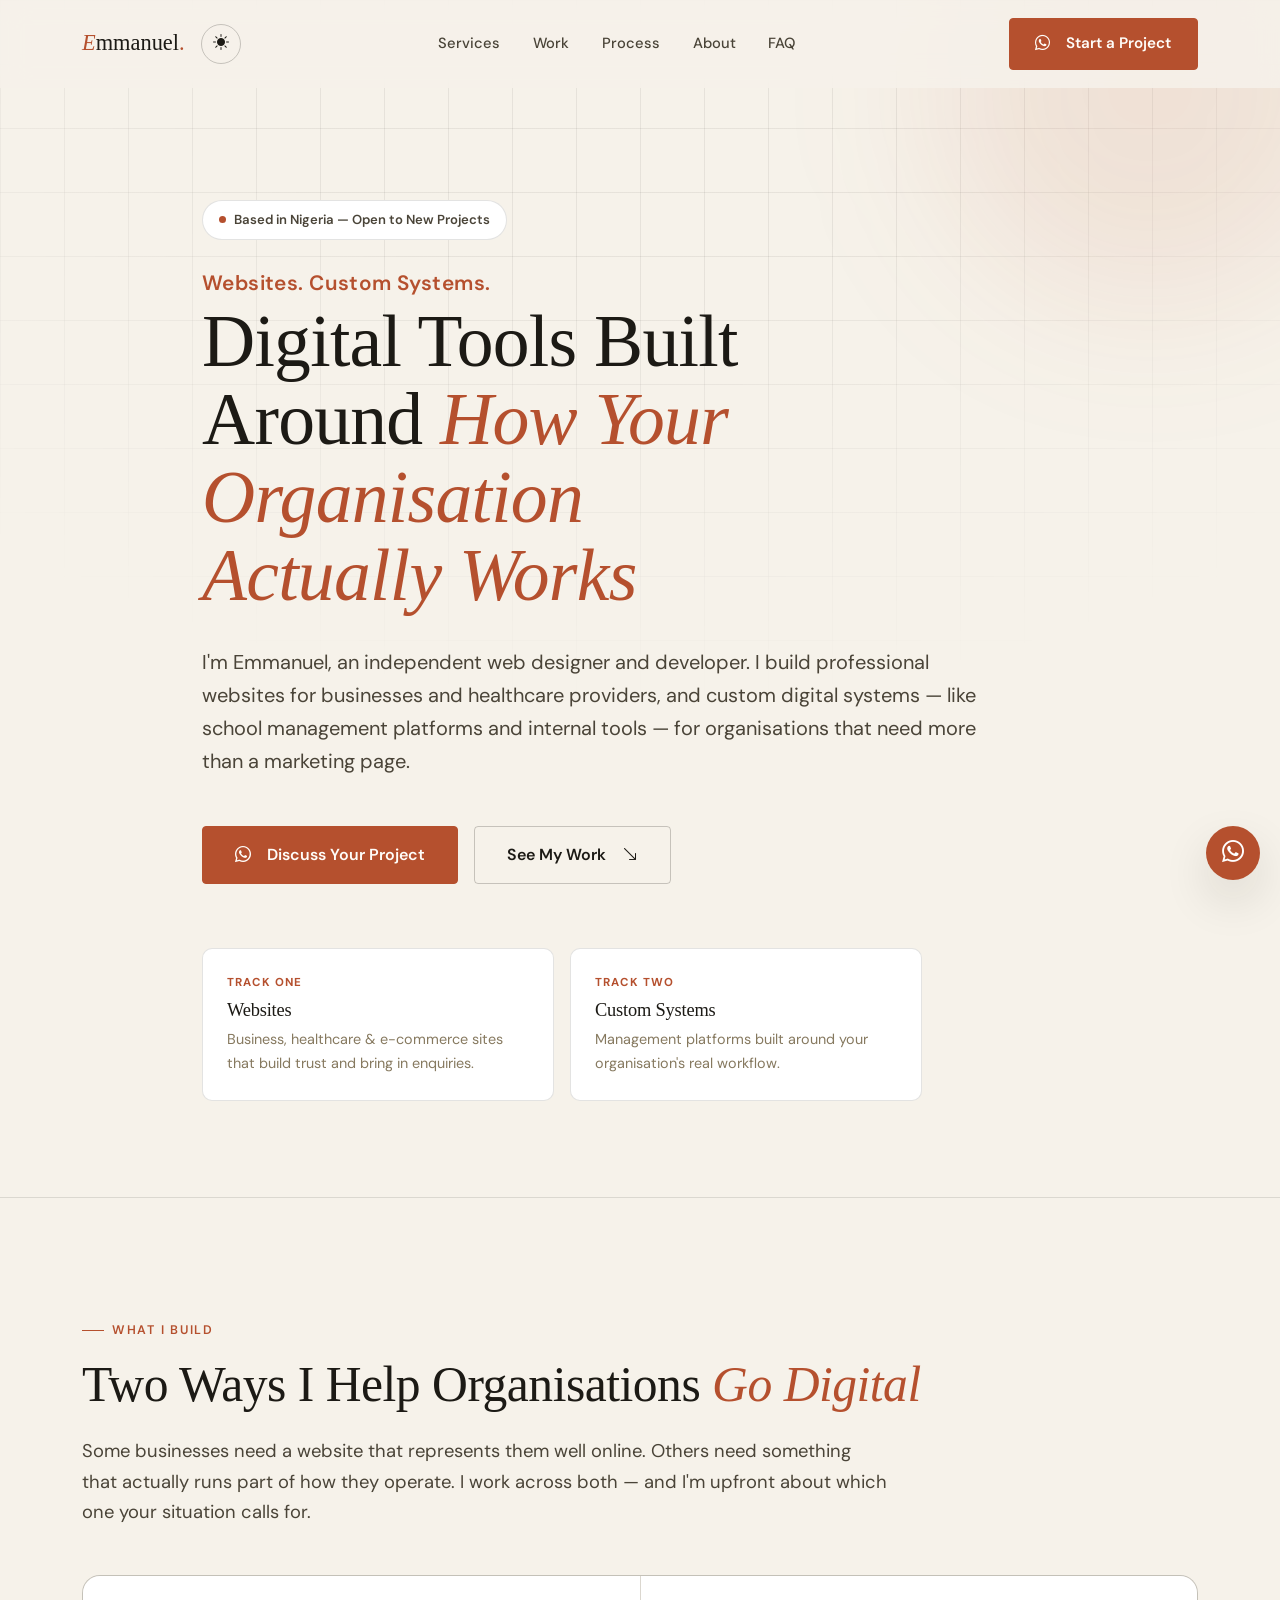
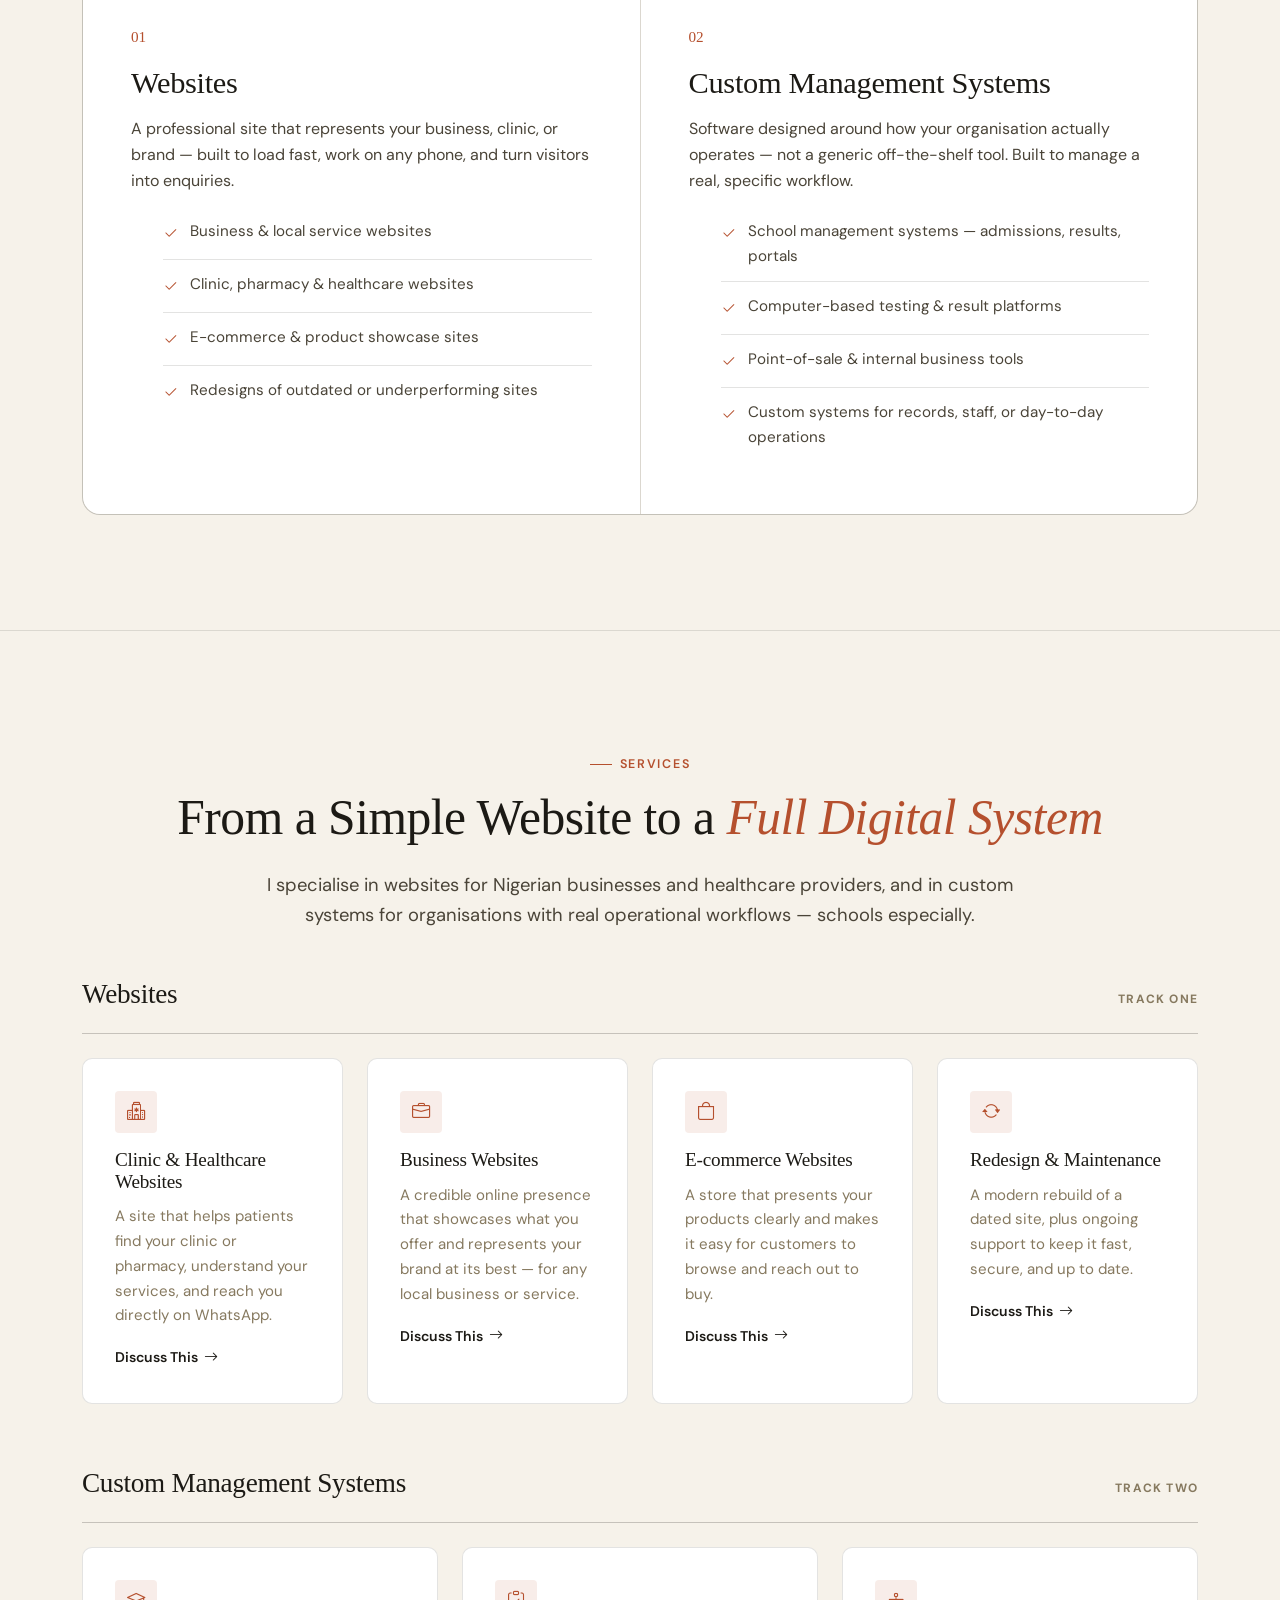
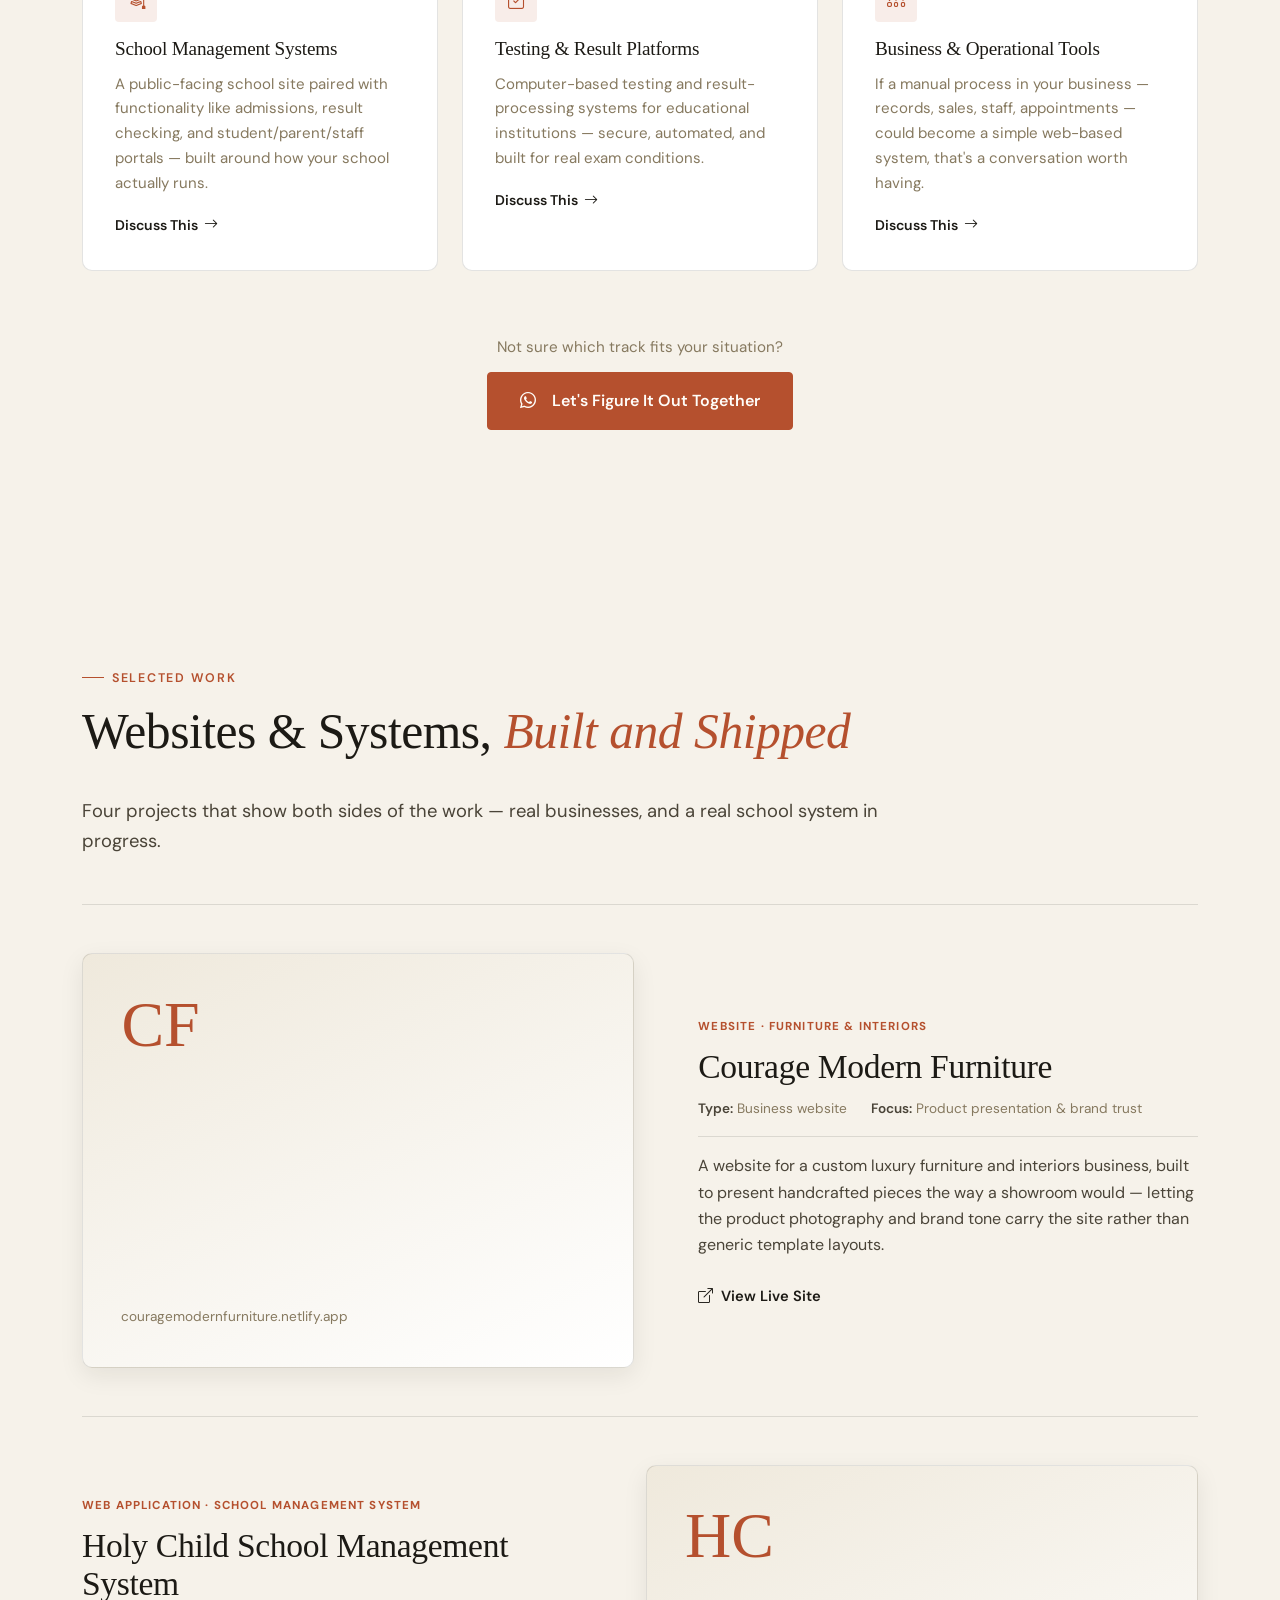
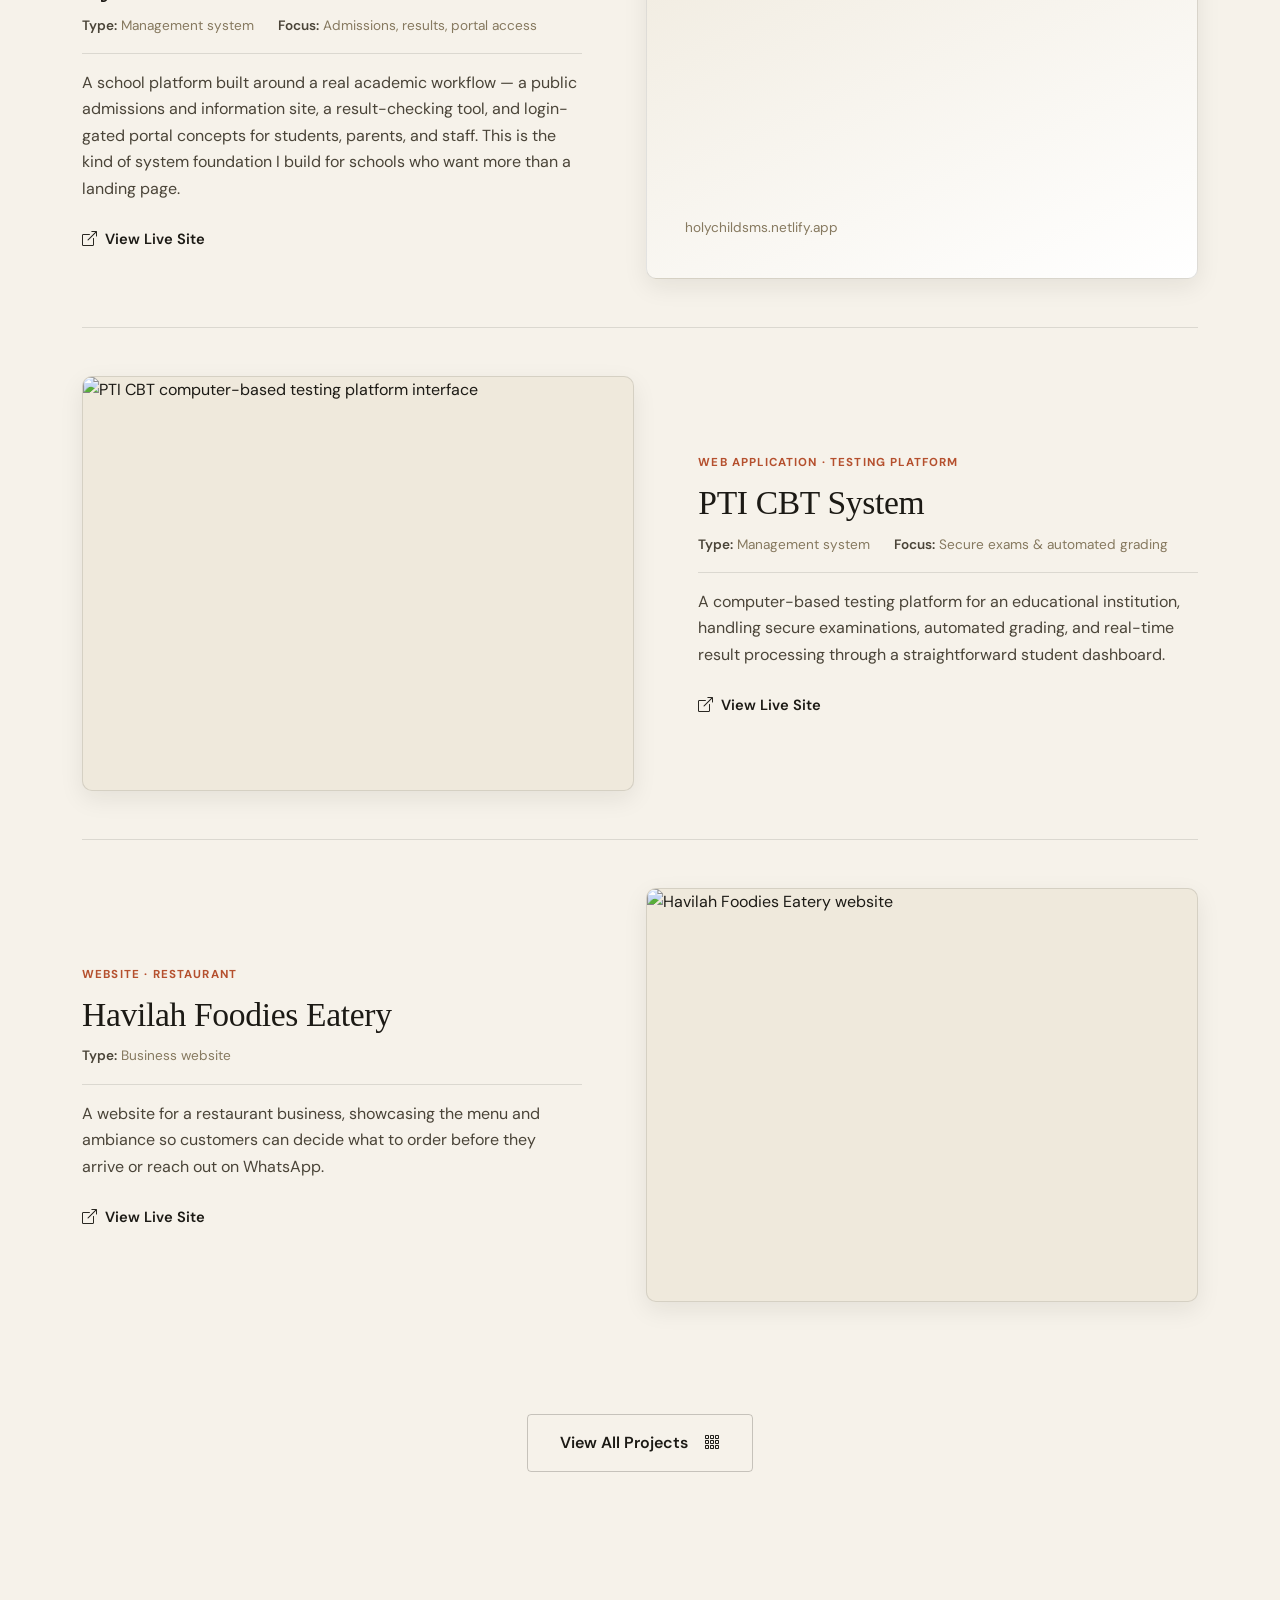
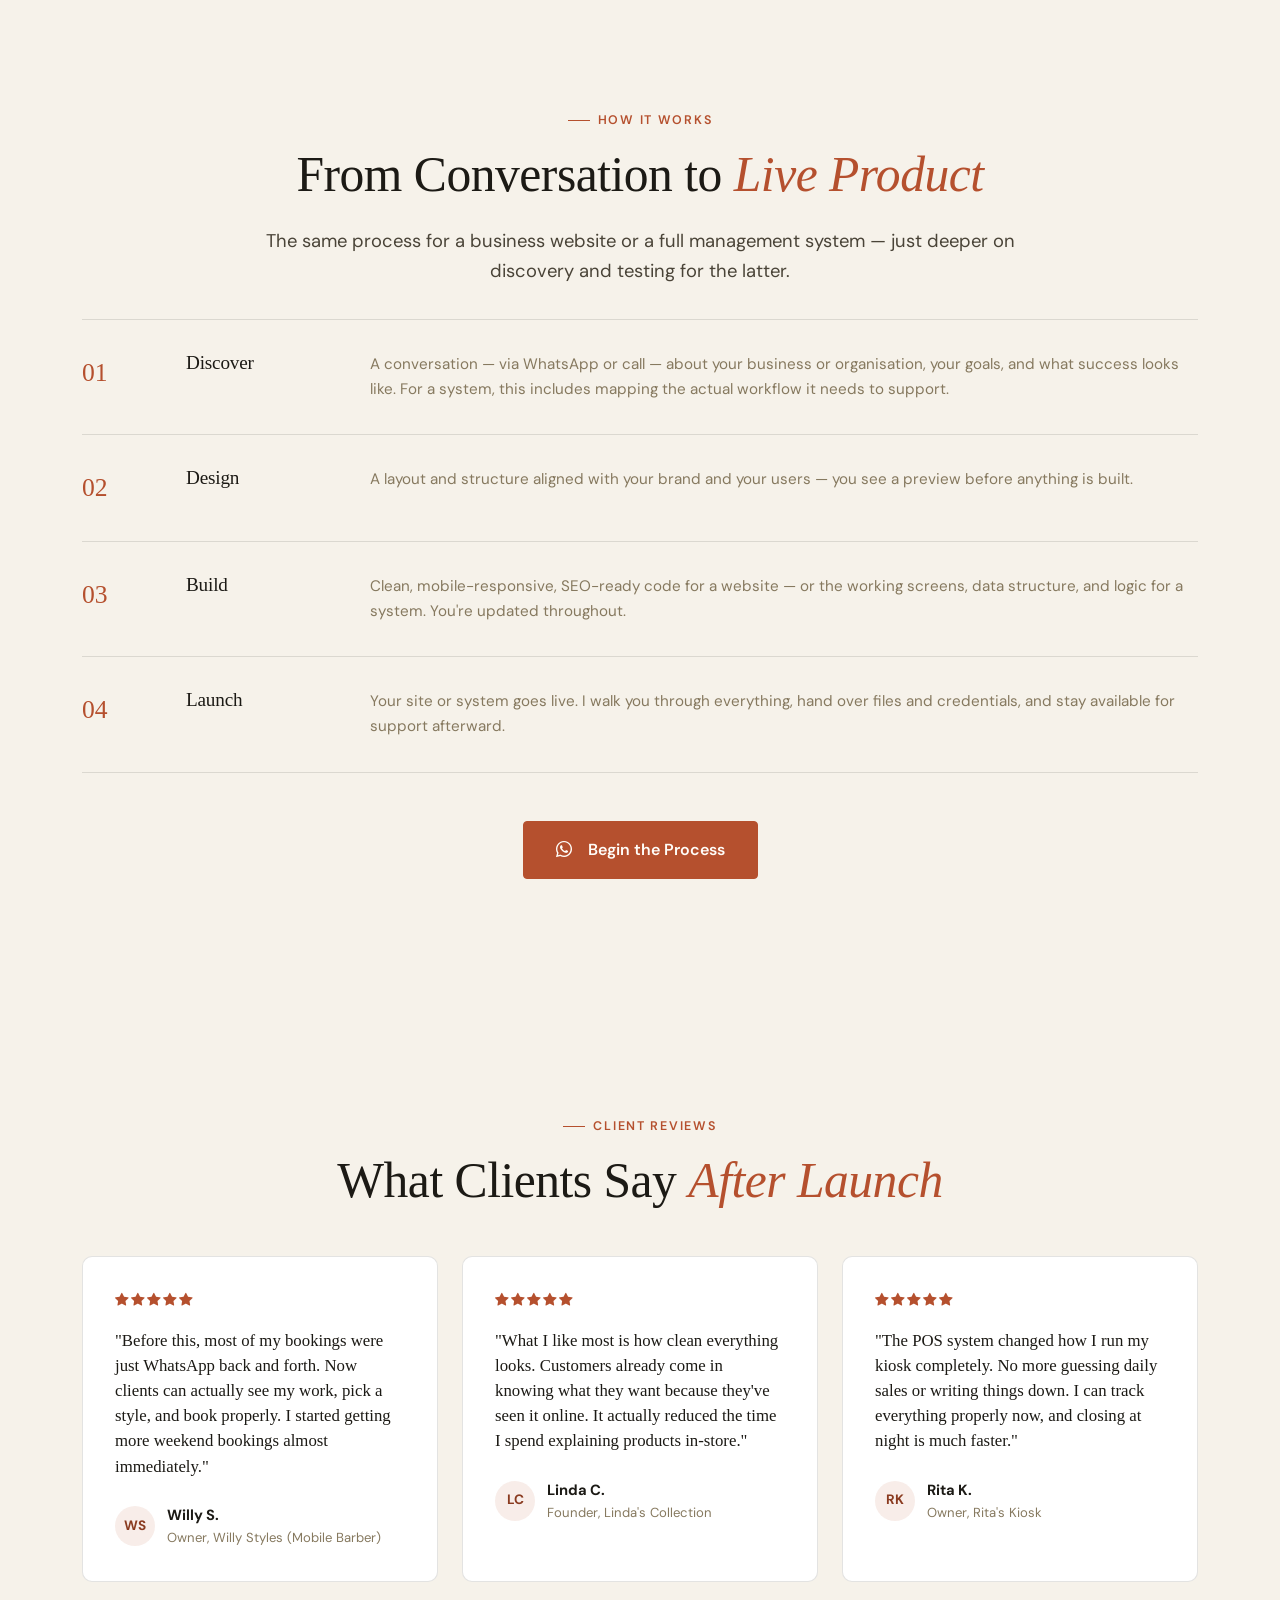
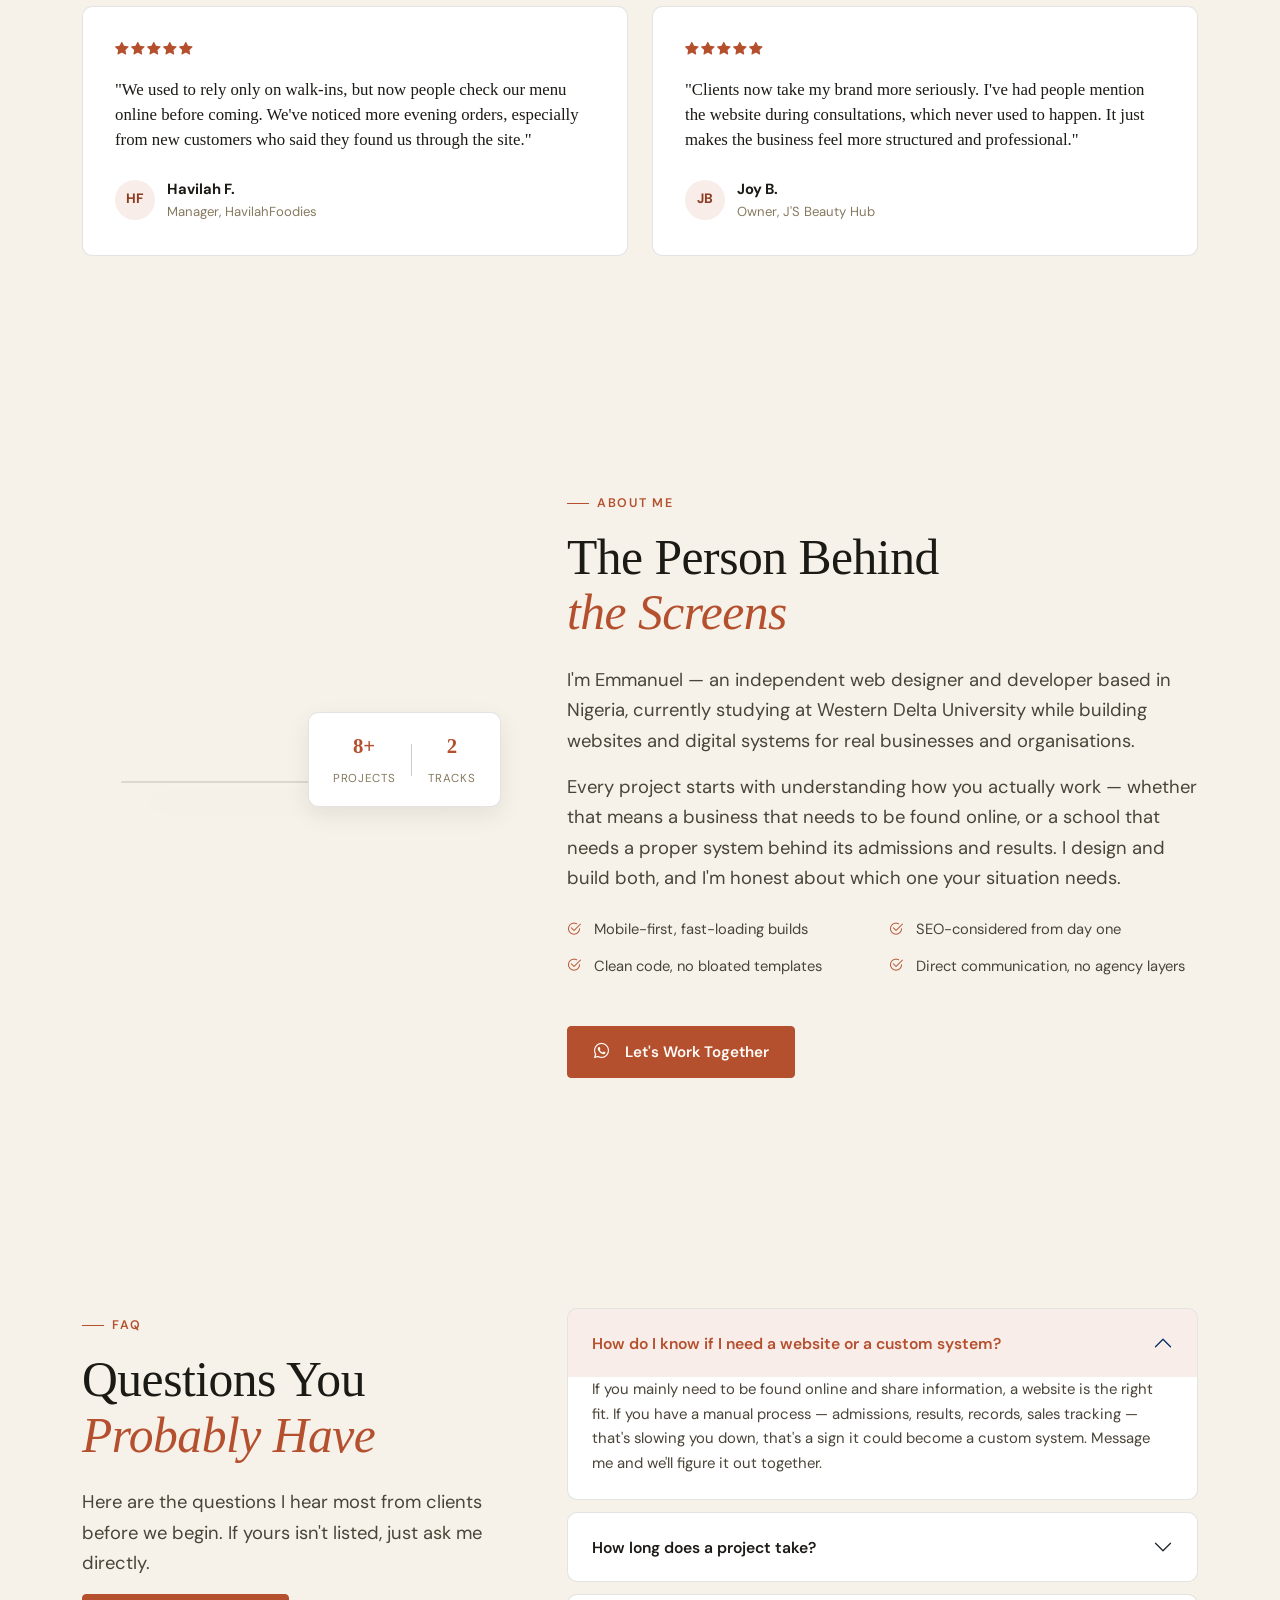
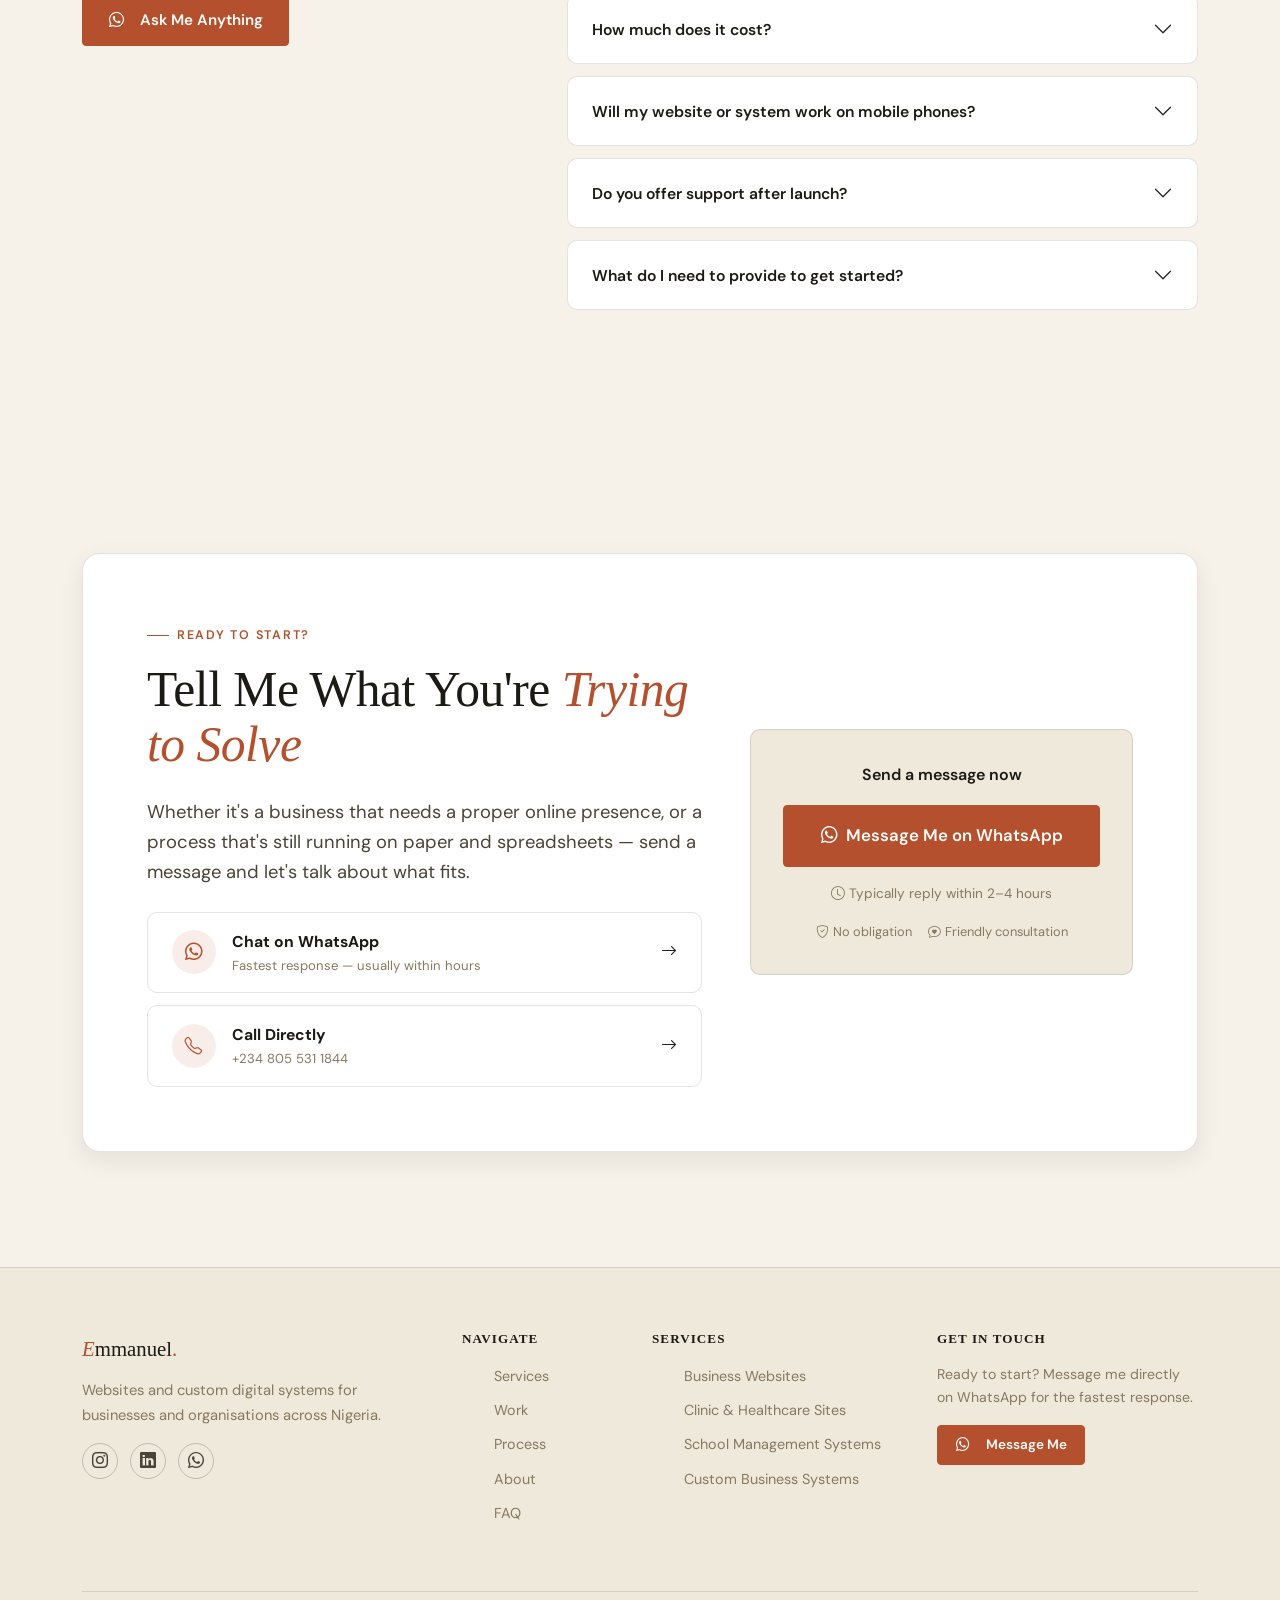
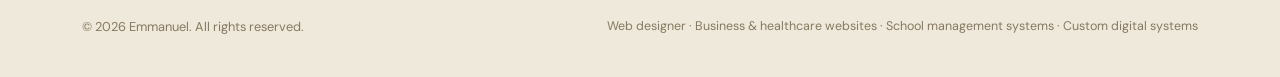
==== commit a32f6a38: "Update stylesheet and script paths in index.html" ====
--- a/index.html
+++ b/index.html
@@ -75,7 +75,7 @@
   <!-- Bootstrap Icons -->
   <link rel="stylesheet" href="https://cdn.jsdelivr.net/npm/bootstrap-icons@1.11.3/font/bootstrap-icons.min.css" />
 
-  <link rel="stylesheet" href="css/style.css" />
+  <link rel="stylesheet" href="style.css" />
 
   <!--  Favicon  -->
   <link rel="shortcut icon" href="assets/favicon.png" type="image/x-icon">
@@ -699,6 +699,6 @@
   </a>
 
   <script src="https://cdn.jsdelivr.net/npm/bootstrap@5.3.2/dist/js/bootstrap.bundle.min.js"></script>
-  <script src="js/script.js"></script>
+  <script src="script.js"></script>
 </body>
 </html>
--- a/style.css
+++ b/style.css
@@ -0,0 +1,775 @@
+/* ══════════════════════════════════════════════
+   EMMANUEL — WEBSITES & CUSTOM DIGITAL SYSTEMS
+   Design system: editorial paper + ink + clay
+   ══════════════════════════════════════════════ */
+
+/* ── DESIGN TOKENS ── */
+:root {
+  --bg:            #F6F2EA;
+  --surface:       #FFFFFF;
+  --surface-alt:   #EFE9DC;
+  --surface-sunk:  #EAE3D4;
+
+  --ink:           #1C1A15;
+  --ink-soft:      #4A4438;
+  --ink-mute:      #86795F;
+
+  --accent:        #B5502E;
+  --accent-deep:   #8A3B20;
+  --accent-tint:   rgba(181,80,46,0.10);
+  --accent-tint-strong: rgba(181,80,46,0.18);
+
+  --line:          rgba(28,26,21,0.12);
+  --line-strong:   rgba(28,26,21,0.22);
+
+  --shadow-sm:     0 1px 2px rgba(28,22,10,0.06);
+  --shadow-md:     0 8px 24px rgba(28,22,10,0.08);
+  --shadow-lg:     0 20px 48px rgba(28,22,10,0.12);
+
+  --nav-bg:        rgba(246,242,234,0.86);
+
+  --radius-sm:     4px;
+  --radius:        10px;
+  --radius-lg:     18px;
+
+  --font-display:  'Fraunces', Georgia, serif;
+  --font-body:     'DM Sans', system-ui, -apple-system, sans-serif;
+
+  --transition:    0.25s cubic-bezier(0.4,0,0.2,1);
+
+  --space-1: 4px;  --space-2: 8px;  --space-3: 12px; --space-4: 16px;
+  --space-5: 24px; --space-6: 32px; --space-7: 48px; --space-8: 64px;
+  --space-9: 96px;
+}
+
+[data-theme="dark"] {
+  --bg:            #15130F;
+  --surface:       #1D1A14;
+  --surface-alt:   #24201A;
+  --surface-sunk:  #100F0C;
+
+  --ink:           #F2EDE1;
+  --ink-soft:      #C7BEAA;
+  --ink-mute:      #8B826E;
+
+  --accent:        #E08655;
+  --accent-deep:   #F2A87C;
+  --accent-tint:   rgba(224,134,85,0.14);
+  --accent-tint-strong: rgba(224,134,85,0.22);
+
+  --line:          rgba(255,255,255,0.09);
+  --line-strong:   rgba(255,255,255,0.16);
+
+  --shadow-sm:     0 1px 2px rgba(0,0,0,0.3);
+  --shadow-md:     0 8px 24px rgba(0,0,0,0.35);
+  --shadow-lg:     0 20px 48px rgba(0,0,0,0.45);
+
+  --nav-bg:        rgba(21,19,15,0.86);
+}
+
+/* ── RESET ── */
+*, *::before, *::after { box-sizing: border-box; margin: 0; padding: 0; }
+
+html {
+  scroll-behavior: smooth;
+  -webkit-text-size-adjust: 100%;
+}
+
+@media (prefers-reduced-motion: reduce) {
+  html { scroll-behavior: auto; }
+  *, *::before, *::after {
+    animation-duration: 0.001ms !important;
+    animation-iteration-count: 1 !important;
+    transition-duration: 0.001ms !important;
+    scroll-behavior: auto !important;
+  }
+}
+
+body {
+  background-color: var(--bg);
+  color: var(--ink);
+  font-family: var(--font-body);
+  font-size: 1rem;
+  line-height: 1.65;
+  transition: background-color 0.3s ease, color 0.3s ease;
+  -webkit-font-smoothing: antialiased;
+  overflow-x: hidden;
+}
+
+img, video { max-width: 100%; height: auto; display: block; }
+a { text-decoration: none; color: inherit; }
+ul { list-style: none; }
+button { font-family: inherit; }
+
+::selection { background: var(--accent-tint-strong); color: var(--ink); }
+
+:focus-visible {
+  outline: 2px solid var(--accent);
+  outline-offset: 3px;
+  border-radius: 2px;
+}
+
+/* ── TYPOGRAPHY ── */
+h1, h2, h3, h4 {
+  font-family: var(--font-display);
+  font-weight: 480;
+  line-height: 1.12;
+  letter-spacing: -0.01em;
+  color: var(--ink);
+}
+
+em { font-style: italic; color: var(--accent); }
+
+.section-label {
+  display: inline-flex;
+  align-items: center;
+  gap: var(--space-2);
+  font-size: 0.78rem;
+  font-weight: 600;
+  letter-spacing: 0.14em;
+  text-transform: uppercase;
+  color: var(--accent);
+  margin-bottom: var(--space-4);
+}
+.section-label::before {
+  content: '';
+  width: 22px;
+  height: 1px;
+  background: var(--accent);
+  display: inline-block;
+}
+
+.section-heading {
+  font-size: clamp(1.9rem, 3.4vw + 1rem, 3.1rem);
+  margin-bottom: var(--space-5);
+}
+
+.section-subtext, .section-body {
+  font-size: clamp(1rem, 0.4vw + 0.95rem, 1.15rem);
+  color: var(--ink-soft);
+  max-width: 62ch;
+}
+
+.section-header.text-center .section-subtext { margin: 0 auto; }
+
+.section-pad { padding: clamp(64px, 9vw, 120px) 0; }
+
+/* ── BUTTONS ── */
+.btn {
+  font-family: var(--font-body);
+  font-weight: 600;
+  font-size: 0.95rem;
+  border-radius: var(--radius-sm);
+  padding: 0.85rem 1.6rem;
+  border: 1px solid transparent;
+  display: inline-flex;
+  align-items: center;
+  justify-content: center;
+  gap: 0.5rem;
+  min-height: 48px;
+  transition: var(--transition);
+  white-space: nowrap;
+}
+.btn-primary, .btn-whatsapp {
+  background: var(--accent);
+  color: #FFFDF9;
+  border-color: var(--accent);
+}
+.btn-primary:hover, .btn-whatsapp:hover {
+  background: var(--accent-deep);
+  border-color: var(--accent-deep);
+  color: #FFFDF9;
+}
+.btn-ghost {
+  background: transparent;
+  color: var(--ink);
+  border-color: var(--line-strong);
+}
+.btn-ghost:hover { border-color: var(--accent); color: var(--accent); }
+.btn-outline-view {
+  background: transparent;
+  color: var(--ink);
+  border-color: var(--line-strong);
+}
+.btn-outline-view:hover { border-color: var(--accent); color: var(--accent); }
+.btn-lg { padding: 1rem 2rem; font-size: 1rem; }
+.btn-xl { padding: 1.1rem 2.2rem; font-size: 1.05rem; width: 100%; }
+.btn-sm { padding: 0.55rem 1.1rem; font-size: 0.85rem; min-height: 38px; }
+
+/* ── NAVBAR ── */
+.navbar {
+  background: var(--nav-bg);
+  backdrop-filter: blur(14px);
+  -webkit-backdrop-filter: blur(14px);
+  border-bottom: 1px solid transparent;
+  padding: 1.1rem 0;
+  transition: var(--transition);
+}
+.navbar.scrolled {
+  border-bottom-color: var(--line);
+  padding: 0.75rem 0;
+  box-shadow: var(--shadow-sm);
+}
+.navbar-brand {
+  font-family: var(--font-display);
+  font-size: 1.4rem;
+  font-weight: 500;
+  color: var(--ink);
+}
+.brand-e { color: var(--accent); font-style: italic; }
+.brand-dot { color: var(--accent); }
+
+.nav-link {
+  font-size: 0.92rem;
+  font-weight: 500;
+  color: var(--ink-soft);
+  padding: 0.5rem 0.9rem !important;
+  position: relative;
+  transition: var(--transition);
+}
+.nav-link:hover, .nav-link.active { color: var(--ink); }
+.nav-link.active::after {
+  content: '';
+  position: absolute;
+  left: 0.9rem; right: 0.9rem; bottom: 0.15rem;
+  height: 2px;
+  background: var(--accent);
+  border-radius: 2px;
+}
+
+.theme-toggle {
+  background: transparent;
+  border: 1px solid var(--line-strong);
+  color: var(--ink);
+  width: 40px; height: 40px;
+  border-radius: 50%;
+  display: inline-flex; align-items: center; justify-content: center;
+  transition: var(--transition);
+}
+.theme-toggle:hover { border-color: var(--accent); color: var(--accent); }
+
+.navbar-toggler {
+  border: none;
+  padding: 0.4rem;
+  display: flex; flex-direction: column; gap: 5px;
+  background: transparent;
+}
+.navbar-toggler:focus { box-shadow: none; }
+.toggler-bar {
+  width: 22px; height: 2px;
+  background: var(--ink);
+  border-radius: 2px;
+  transition: var(--transition);
+  display: block;
+}
+
+.nav-cta { margin-left: var(--space-4); }
+
+@media (max-width: 991.98px) {
+  .navbar-collapse {
+    background: var(--surface);
+    border: 1px solid var(--line);
+    border-radius: var(--radius);
+    margin-top: 1rem;
+    padding: var(--space-5);
+    box-shadow: var(--shadow-md);
+  }
+  .nav-link.active::after { display: none; }
+  .nav-link.active { color: var(--accent); }
+  .nav-cta { margin-left: 0; margin-top: var(--space-4); width: 100%; }
+}
+
+/* ── HERO ── */
+.hero-section {
+  position: relative;
+  padding: clamp(120px, 16vw, 200px) 0 clamp(60px, 8vw, 96px);
+  overflow: hidden;
+}
+.hero-bg-grid {
+  position: absolute; inset: 0;
+  background-image:
+    linear-gradient(var(--line) 1px, transparent 1px),
+    linear-gradient(90deg, var(--line) 1px, transparent 1px);
+  background-size: 64px 64px;
+  -webkit-mask-image: radial-gradient(ellipse 80% 60% at 50% 0%, #000 40%, transparent 100%);
+  mask-image: radial-gradient(ellipse 80% 60% at 50% 0%, #000 40%, transparent 100%);
+  opacity: 0.6;
+}
+.hero-glow { position: absolute; border-radius: 50%; filter: blur(80px); pointer-events: none; }
+.hero-glow-1 { width: 420px; height: 420px; background: var(--accent-tint); top: -120px; right: -80px; }
+.hero-glow-2 { display: none; }
+
+.hero-container { position: relative; z-index: 1; max-width: 900px; }
+
+.hero-badge {
+  display: inline-flex; align-items: center; gap: var(--space-2);
+  background: var(--surface);
+  border: 1px solid var(--line);
+  padding: 0.5rem 1rem;
+  border-radius: 100px;
+  font-size: 0.82rem;
+  font-weight: 600;
+  color: var(--ink-soft);
+  margin-bottom: var(--space-6);
+}
+.badge-dot { width: 7px; height: 7px; border-radius: 50%; background: var(--accent); flex-shrink: 0; }
+
+.hero-headline {
+  font-size: clamp(2.5rem, 6vw + 0.5rem, 4.6rem);
+  line-height: 1.06;
+  margin-bottom: var(--space-6);
+  max-width: 16ch;
+}
+.hero-kicker {
+  display: block;
+  font-family: var(--font-body);
+  font-size: clamp(1rem, 1.2vw + 0.6rem, 1.3rem);
+  font-weight: 600;
+  color: var(--accent);
+  letter-spacing: 0.02em;
+  margin-bottom: var(--space-2);
+}
+
+.hero-sub {
+  font-size: clamp(1.05rem, 0.6vw + 0.95rem, 1.25rem);
+  color: var(--ink-soft);
+  max-width: 58ch;
+  margin-bottom: var(--space-7);
+}
+
+.hero-ctas { display: flex; flex-wrap: wrap; gap: var(--space-4); margin-bottom: var(--space-8); }
+
+.hero-tracks {
+  display: grid;
+  grid-template-columns: 1fr;
+  gap: var(--space-4);
+  max-width: 720px;
+}
+@media (min-width: 640px) { .hero-tracks { grid-template-columns: 1fr 1fr; } }
+
+.hero-track {
+  border: 1px solid var(--line);
+  background: var(--surface);
+  border-radius: var(--radius);
+  padding: var(--space-5);
+  transition: var(--transition);
+}
+.hero-track:hover { border-color: var(--line-strong); box-shadow: var(--shadow-sm); }
+.hero-track-label {
+  font-size: 0.72rem; font-weight: 700; letter-spacing: 0.1em; text-transform: uppercase;
+  color: var(--accent); margin-bottom: var(--space-2); display: block;
+}
+.hero-track h3 { font-size: 1.15rem; font-weight: 500; margin-bottom: var(--space-2); }
+.hero-track p { font-size: 0.9rem; color: var(--ink-mute); margin: 0; }
+
+.hero-scroll-hint { display: none; }
+
+/* ── CAPABILITY SPLIT (Websites vs Systems) ── */
+.capability-section { border-top: 1px solid var(--line); border-bottom: 1px solid var(--line); }
+.capability-grid {
+  display: grid;
+  grid-template-columns: 1fr;
+  gap: 1px;
+  background: var(--line);
+  border: 1px solid var(--line);
+  border-radius: var(--radius-lg);
+  overflow: hidden;
+}
+@media (min-width: 768px) { .capability-grid { grid-template-columns: 1fr 1fr; } }
+
+.capability-card {
+  background: var(--surface);
+  padding: clamp(28px, 4vw, 48px);
+}
+.capability-index {
+  font-family: var(--font-display);
+  font-size: 0.95rem;
+  color: var(--accent);
+  margin-bottom: var(--space-4);
+}
+.capability-card h3 { font-size: clamp(1.4rem, 1.6vw + 1rem, 1.9rem); margin-bottom: var(--space-4); }
+.capability-card > p { color: var(--ink-soft); margin-bottom: var(--space-5); }
+.capability-list { display: flex; flex-direction: column; gap: var(--space-3); }
+.capability-list li {
+  display: flex; align-items: flex-start; gap: var(--space-3);
+  font-size: 0.95rem; color: var(--ink-soft);
+  padding-bottom: var(--space-3);
+  border-bottom: 1px solid var(--line);
+}
+.capability-list li:last-child { border-bottom: none; padding-bottom: 0; }
+.capability-list i { color: var(--accent); margin-top: 0.2em; flex-shrink: 0; }
+
+/* ── SERVICES ── */
+.services-bg-accent { display: none; }
+.service-group { margin-bottom: var(--space-8); }
+.service-group:last-child { margin-bottom: 0; }
+.service-group-head {
+  display: flex; align-items: baseline; justify-content: space-between;
+  gap: var(--space-4);
+  border-bottom: 1px solid var(--line-strong);
+  padding-bottom: var(--space-4);
+  margin-bottom: var(--space-5);
+  flex-wrap: wrap;
+}
+.service-group-head h3 { font-size: clamp(1.3rem, 1.2vw + 1rem, 1.7rem); }
+.service-group-tag {
+  font-size: 0.75rem; font-weight: 700; letter-spacing: 0.1em; text-transform: uppercase;
+  color: var(--ink-mute);
+}
+
+.service-card {
+  background: var(--surface);
+  border: 1px solid var(--line);
+  border-radius: var(--radius);
+  padding: var(--space-6);
+  height: 100%;
+  transition: var(--transition);
+}
+.service-card:hover { border-color: var(--accent); box-shadow: var(--shadow-sm); }
+.service-icon {
+  width: 42px; height: 42px;
+  border-radius: var(--radius-sm);
+  background: var(--accent-tint);
+  color: var(--accent);
+  display: flex; align-items: center; justify-content: center;
+  font-size: 1.15rem;
+  margin-bottom: var(--space-4);
+}
+.service-card h3 { font-size: 1.2rem; font-weight: 500; margin-bottom: var(--space-3); }
+.service-card p { font-size: 0.94rem; color: var(--ink-mute); margin-bottom: var(--space-4); }
+.service-link { font-size: 0.88rem; font-weight: 600; color: var(--ink); display: inline-flex; align-items: center; gap: 0.4rem; }
+.service-link:hover { color: var(--accent); }
+.service-link i { transition: transform 0.2s ease; }
+.service-link:hover i { transform: translateX(3px); }
+
+.services-cta-text { color: var(--ink-mute); margin-bottom: var(--space-3); font-size: 0.95rem; }
+
+/* ── PORTFOLIO / CASE STUDIES ── */
+.portfolio-intro-bar {
+  display: flex; align-items: flex-end; justify-content: space-between;
+  gap: var(--space-4); flex-wrap: wrap;
+  margin-bottom: var(--space-3);
+}
+
+.case-study {
+  display: grid;
+  grid-template-columns: 1fr;
+  gap: var(--space-6);
+  border-top: 1px solid var(--line);
+  padding: clamp(28px, 4vw, 48px) 0;
+  align-items: center;
+}
+.case-study:last-child { border-bottom: 1px solid var(--line); }
+@media (min-width: 900px) {
+  .case-study { grid-template-columns: 1.05fr 0.95fr; gap: var(--space-8); }
+  .case-study--reverse { grid-template-columns: 0.95fr 1.05fr; }
+  .case-study--reverse .case-study-visual { order: 2; }
+  .case-study--reverse .case-study-info { order: 1; }
+}
+
+.case-study-visual {
+  border-radius: var(--radius);
+  overflow: hidden;
+  border: 1px solid var(--line);
+  background: var(--surface-alt);
+  box-shadow: var(--shadow-md);
+}
+.case-study-visual img { width: 100%; height: 100%; object-fit: cover; aspect-ratio: 4/3; }
+
+.case-study-visual--text {
+  aspect-ratio: 4/3;
+  display: flex; flex-direction: column; justify-content: space-between;
+  padding: clamp(24px, 3vw, 40px);
+  background: linear-gradient(155deg, var(--surface-alt), var(--surface));
+}
+.case-study-visual--text .visual-mark { font-family: var(--font-display); font-size: clamp(2.5rem, 5vw, 4rem); color: var(--accent); line-height: 1; }
+.case-study-visual--text .visual-url { font-size: 0.85rem; color: var(--ink-mute); word-break: break-all; }
+
+.case-study-tag {
+  display: inline-block;
+  font-size: 0.72rem; font-weight: 700; letter-spacing: 0.1em; text-transform: uppercase;
+  color: var(--accent);
+  margin-bottom: var(--space-3);
+}
+.case-study-info h3 { font-size: clamp(1.5rem, 1.8vw + 1rem, 2.1rem); margin-bottom: var(--space-3); }
+.case-study-meta {
+  display: flex; flex-wrap: wrap; gap: var(--space-2) var(--space-5);
+  font-size: 0.85rem; color: var(--ink-mute);
+  margin-bottom: var(--space-4);
+  padding-bottom: var(--space-4);
+  border-bottom: 1px solid var(--line);
+}
+.case-study-meta strong { color: var(--ink-soft); font-weight: 600; }
+.case-study-info p { color: var(--ink-soft); margin-bottom: var(--space-5); }
+.case-study-link {
+  font-weight: 600; font-size: 0.92rem;
+  display: inline-flex; align-items: center; gap: 0.5rem;
+  color: var(--ink);
+}
+.case-study-link:hover { color: var(--accent); }
+.case-study-link--disabled { color: var(--ink-mute); cursor: default; }
+.case-study-link--disabled:hover { color: var(--ink-mute); }
+
+.portfolio-cta-strip {
+  text-align: center;
+  padding-top: var(--space-8);
+}
+
+/* ── PROCESS ── */
+.process-steps { display: flex; flex-direction: column; gap: 0; margin-top: var(--space-6); }
+.process-step {
+  display: grid;
+  grid-template-columns: 56px 1fr;
+  gap: var(--space-5);
+  padding: var(--space-6) 0;
+  border-top: 1px solid var(--line);
+}
+.process-steps .process-step:last-child { border-bottom: 1px solid var(--line); }
+.process-num {
+  font-family: var(--font-display);
+  font-size: 1.6rem;
+  color: var(--line-strong);
+  transition: var(--transition);
+}
+.process-step.step-active .process-num,
+.process-icon.step-active { color: var(--accent); }
+.process-content { display: flex; align-items: baseline; flex-wrap: wrap; gap: var(--space-2) var(--space-5); }
+.process-icon { display: none; }
+.process-content h3 { font-size: 1.2rem; font-weight: 500; flex: 0 0 auto; min-width: 160px; }
+.process-content p { color: var(--ink-mute); font-size: 0.95rem; margin: 0; flex: 1 1 260px; }
+
+@media (min-width: 768px) {
+  .process-step { grid-template-columns: 80px 1fr; }
+}
+
+/* ── TESTIMONIALS ── */
+.testimonials-bg { display: none; }
+.testimonial-card {
+  background: var(--surface);
+  border: 1px solid var(--line);
+  border-radius: var(--radius);
+  padding: var(--space-6);
+  height: 100%;
+}
+.testimonial-stars { color: var(--accent); font-size: 0.85rem; margin-bottom: var(--space-4); letter-spacing: 0.15em; }
+.testimonial-card blockquote {
+  font-family: var(--font-display);
+  font-size: 1.05rem;
+  font-weight: 400;
+  line-height: 1.5;
+  color: var(--ink);
+  margin-bottom: var(--space-5);
+}
+.testimonial-author { display: flex; align-items: center; gap: var(--space-3); }
+.author-avatar {
+  width: 40px; height: 40px; border-radius: 50%;
+  background: var(--accent-tint); color: var(--accent-deep);
+  display: flex; align-items: center; justify-content: center;
+  font-size: 0.85rem; font-weight: 700; flex-shrink: 0;
+}
+.testimonial-author strong { display: block; font-size: 0.92rem; }
+.testimonial-author span { display: block; font-size: 0.82rem; color: var(--ink-mute); }
+
+/* ── ABOUT ── */
+.about-portrait { position: relative; max-width: 360px; margin: 0 auto; }
+.portrait-frame {
+  border-radius: var(--radius-lg);
+  overflow: hidden;
+  border: 1px solid var(--line);
+  box-shadow: var(--shadow-lg);
+  position: relative;
+}
+.portrait-photo { width: 100%; aspect-ratio: 4/5; object-fit: cover; }
+.portrait-initials-wrap { position: relative; }
+.portrait-overlay-bar {
+  position: absolute; left: 0; right: 0; bottom: 0;
+  background: linear-gradient(0deg, rgba(0,0,0,0.65), transparent);
+  color: #fff;
+  padding: var(--space-4) var(--space-5) var(--space-5);
+  display: flex; align-items: center; gap: var(--space-2);
+  font-size: 0.85rem; font-weight: 600;
+}
+.portrait-overlay-bar i { color: var(--accent-deep); }
+.about-stat-badge {
+  position: absolute; bottom: -24px; right: -20px;
+  background: var(--surface);
+  border: 1px solid var(--line);
+  border-radius: var(--radius);
+  box-shadow: var(--shadow-md);
+  padding: var(--space-4) var(--space-5);
+  display: flex; align-items: center; gap: var(--space-4);
+}
+.stat-badge-item { text-align: center; }
+.stat-badge-item strong { display: block; font-family: var(--font-display); font-size: 1.3rem; color: var(--accent); }
+.stat-badge-item span { font-size: 0.72rem; color: var(--ink-mute); text-transform: uppercase; letter-spacing: 0.06em; }
+.stat-badge-divider { width: 1px; height: 32px; background: var(--line-strong); }
+
+.about-highlights { display: grid; grid-template-columns: 1fr; gap: var(--space-3); margin: var(--space-5) 0; }
+@media (min-width: 576px) { .about-highlights { grid-template-columns: 1fr 1fr; } }
+.highlight-item { display: flex; align-items: center; gap: var(--space-3); font-size: 0.92rem; color: var(--ink-soft); }
+.highlight-item i { color: var(--accent); flex-shrink: 0; }
+
+/* ── FAQ ── */
+.faq-accordion .accordion-item {
+  background: var(--surface);
+  border: 1px solid var(--line);
+  border-radius: var(--radius) !important;
+  margin-bottom: var(--space-3);
+  overflow: hidden;
+}
+.faq-accordion .accordion-button {
+  background: transparent;
+  color: var(--ink);
+  font-family: var(--font-body);
+  font-weight: 600;
+  font-size: 0.98rem;
+  padding: var(--space-5);
+  box-shadow: none !important;
+}
+.faq-accordion .accordion-button:not(.collapsed) { color: var(--accent); background: var(--accent-tint); }
+.faq-accordion .accordion-button::after { filter: none; }
+.faq-accordion .accordion-body { padding: 0 var(--space-5) var(--space-5); color: var(--ink-soft); font-size: 0.93rem; }
+
+/* ── CONTACT ── */
+.contact-glow { display: none; }
+.contact-card {
+  background: var(--surface);
+  border: 1px solid var(--line);
+  border-radius: var(--radius-lg);
+  padding: clamp(28px, 5vw, 64px);
+  box-shadow: var(--shadow-md);
+}
+.contact-options { display: flex; flex-direction: column; gap: var(--space-3); }
+.contact-option-btn {
+  display: flex; align-items: center; gap: var(--space-4);
+  border: 1px solid var(--line);
+  border-radius: var(--radius);
+  padding: var(--space-4) var(--space-5);
+  transition: var(--transition);
+}
+.contact-option-btn:hover { border-color: var(--accent); background: var(--accent-tint); }
+.contact-option-icon {
+  width: 44px; height: 44px; border-radius: 50%;
+  background: var(--accent-tint); color: var(--accent);
+  display: flex; align-items: center; justify-content: center; font-size: 1.1rem; flex-shrink: 0;
+}
+.contact-option-btn strong { display: block; font-size: 0.98rem; }
+.contact-option-btn span { display: block; font-size: 0.82rem; color: var(--ink-mute); }
+
+.contact-cta-box {
+  background: var(--surface-alt);
+  border: 1px solid var(--line);
+  border-radius: var(--radius);
+  padding: var(--space-6);
+}
+.contact-cta-intro { font-weight: 600; margin-bottom: var(--space-4); }
+.contact-cta-note { font-size: 0.85rem; color: var(--ink-mute); margin-top: var(--space-4); }
+.contact-trust-badges { display: flex; justify-content: center; gap: var(--space-4); flex-wrap: wrap; margin-top: var(--space-4); font-size: 0.8rem; color: var(--ink-mute); }
+
+/* ── FOOTER ── */
+.site-footer { border-top: 1px solid var(--line); padding-top: var(--space-8); background: var(--surface-alt); }
+.footer-brand { font-family: var(--font-display); font-size: 1.3rem; color: var(--ink); display: inline-block; margin-bottom: var(--space-3); }
+.footer-tagline { color: var(--ink-mute); font-size: 0.92rem; max-width: 30ch; margin-bottom: var(--space-4); }
+.footer-social { display: flex; gap: var(--space-3); }
+.social-link {
+  width: 36px; height: 36px; border-radius: 50%;
+  border: 1px solid var(--line-strong);
+  display: flex; align-items: center; justify-content: center;
+  color: var(--ink-soft); transition: var(--transition);
+}
+.social-link:hover { border-color: var(--accent); color: var(--accent); }
+.footer-heading { font-size: 0.82rem; font-weight: 700; text-transform: uppercase; letter-spacing: 0.08em; margin-bottom: var(--space-4); color: var(--ink); }
+.footer-links li { margin-bottom: var(--space-2); }
+.footer-links a { font-size: 0.9rem; color: var(--ink-mute); }
+.footer-links a:hover { color: var(--accent); }
+.footer-contact-text { font-size: 0.88rem; color: var(--ink-mute); margin-bottom: var(--space-2); }
+.footer-bottom {
+  border-top: 1px solid var(--line);
+  margin-top: var(--space-7);
+  padding: var(--space-5) 0;
+  display: flex; flex-wrap: wrap; justify-content: space-between; gap: var(--space-2);
+  font-size: 0.8rem; color: var(--ink-mute);
+}
+.footer-seo-text { font-size: 0.78rem; }
+
+/* ── WHATSAPP FAB ── */
+.whatsapp-fab {
+  position: fixed; right: 20px; bottom: 20px; z-index: 900;
+  width: 54px; height: 54px; border-radius: 50%;
+  background: var(--accent);
+  color: #fff;
+  display: flex; align-items: center; justify-content: center;
+  font-size: 1.4rem;
+  box-shadow: var(--shadow-lg);
+  transition: var(--transition);
+}
+.whatsapp-fab:hover { background: var(--accent-deep); transform: translateY(-2px); color: #fff; }
+.fab-tooltip {
+  position: absolute; right: 64px; top: 50%; transform: translateY(-50%);
+  background: var(--ink); color: var(--bg);
+  font-size: 0.8rem; font-weight: 600; white-space: nowrap;
+  padding: 0.4rem 0.75rem; border-radius: 6px;
+  opacity: 0; pointer-events: none;
+  transition: opacity 0.2s ease;
+}
+.whatsapp-fab:hover .fab-tooltip { opacity: 1; }
+@media (max-width: 767.98px) { .fab-tooltip { display: none; } }
+
+/* ── REVEAL ANIMATION (respects prefers-reduced-motion above) ── */
+.reveal-up, .reveal-left {
+  opacity: 0;
+  transform: translateY(16px);
+  transition: opacity 0.6s ease, transform 0.6s ease;
+}
+.reveal-left { transform: translateX(-16px); }
+.reveal-up.visible, .reveal-left.visible { opacity: 1; transform: none; }
+.delay-1 { transition-delay: 0.08s; }
+.delay-2 { transition-delay: 0.16s; }
+.delay-3 { transition-delay: 0.24s; }
+.delay-4 { transition-delay: 0.32s; }
+.delay-5 { transition-delay: 0.4s; }
+
+/* ── SUB-PAGE HERO (projects.html) ── */
+.page-hero {
+  position: relative;
+  padding: clamp(120px, 14vw, 176px) 0 var(--space-8);
+  border-bottom: 1px solid var(--line);
+  overflow: hidden;
+}
+.page-hero-back {
+  display: inline-flex; align-items: center; gap: var(--space-2);
+  font-size: 0.85rem; font-weight: 600; color: var(--ink-mute);
+  margin-bottom: var(--space-5);
+}
+.page-hero-back:hover { color: var(--accent); }
+.page-hero h1 { font-size: clamp(2.3rem, 4.5vw + 1rem, 3.6rem); margin-bottom: var(--space-4); }
+.page-hero p { color: var(--ink-soft); max-width: 60ch; }
+
+.page-section-nav { display: flex; gap: var(--space-3); flex-wrap: wrap; margin-top: var(--space-6); }
+.page-section-nav a {
+  border: 1px solid var(--line-strong);
+  border-radius: 100px;
+  padding: 0.5rem 1.1rem;
+  font-size: 0.85rem; font-weight: 600; color: var(--ink-soft);
+  transition: var(--transition);
+}
+.page-section-nav a:hover { border-color: var(--accent); color: var(--accent); }
+
+.work-group-heading {
+  display: flex; align-items: baseline; gap: var(--space-4);
+  margin: var(--space-8) 0 var(--space-2);
+  flex-wrap: wrap;
+}
+.work-group-heading:first-of-type { margin-top: 0; }
+.work-group-heading h2 { font-size: clamp(1.5rem, 1.6vw + 1rem, 2rem); margin: 0; }
+.work-group-count { font-size: 0.85rem; color: var(--ink-mute); }
+.work-group-note { color: var(--ink-mute); font-size: 0.95rem; max-width: 60ch; margin-bottom: var(--space-4); }
+
+/* ── RESPONSIVE FIXES ── */
+@media (max-width: 575.98px) {
+  .hero-ctas { flex-direction: column; align-items: stretch; }
+  .hero-ctas .btn { width: 100%; }
+  .about-stat-badge { position: static; margin-top: var(--space-4); justify-content: center; }
+  .process-content { flex-direction: column; align-items: flex-start; gap: var(--space-1); }
+  .process-content h3 { min-width: 0; }
+}
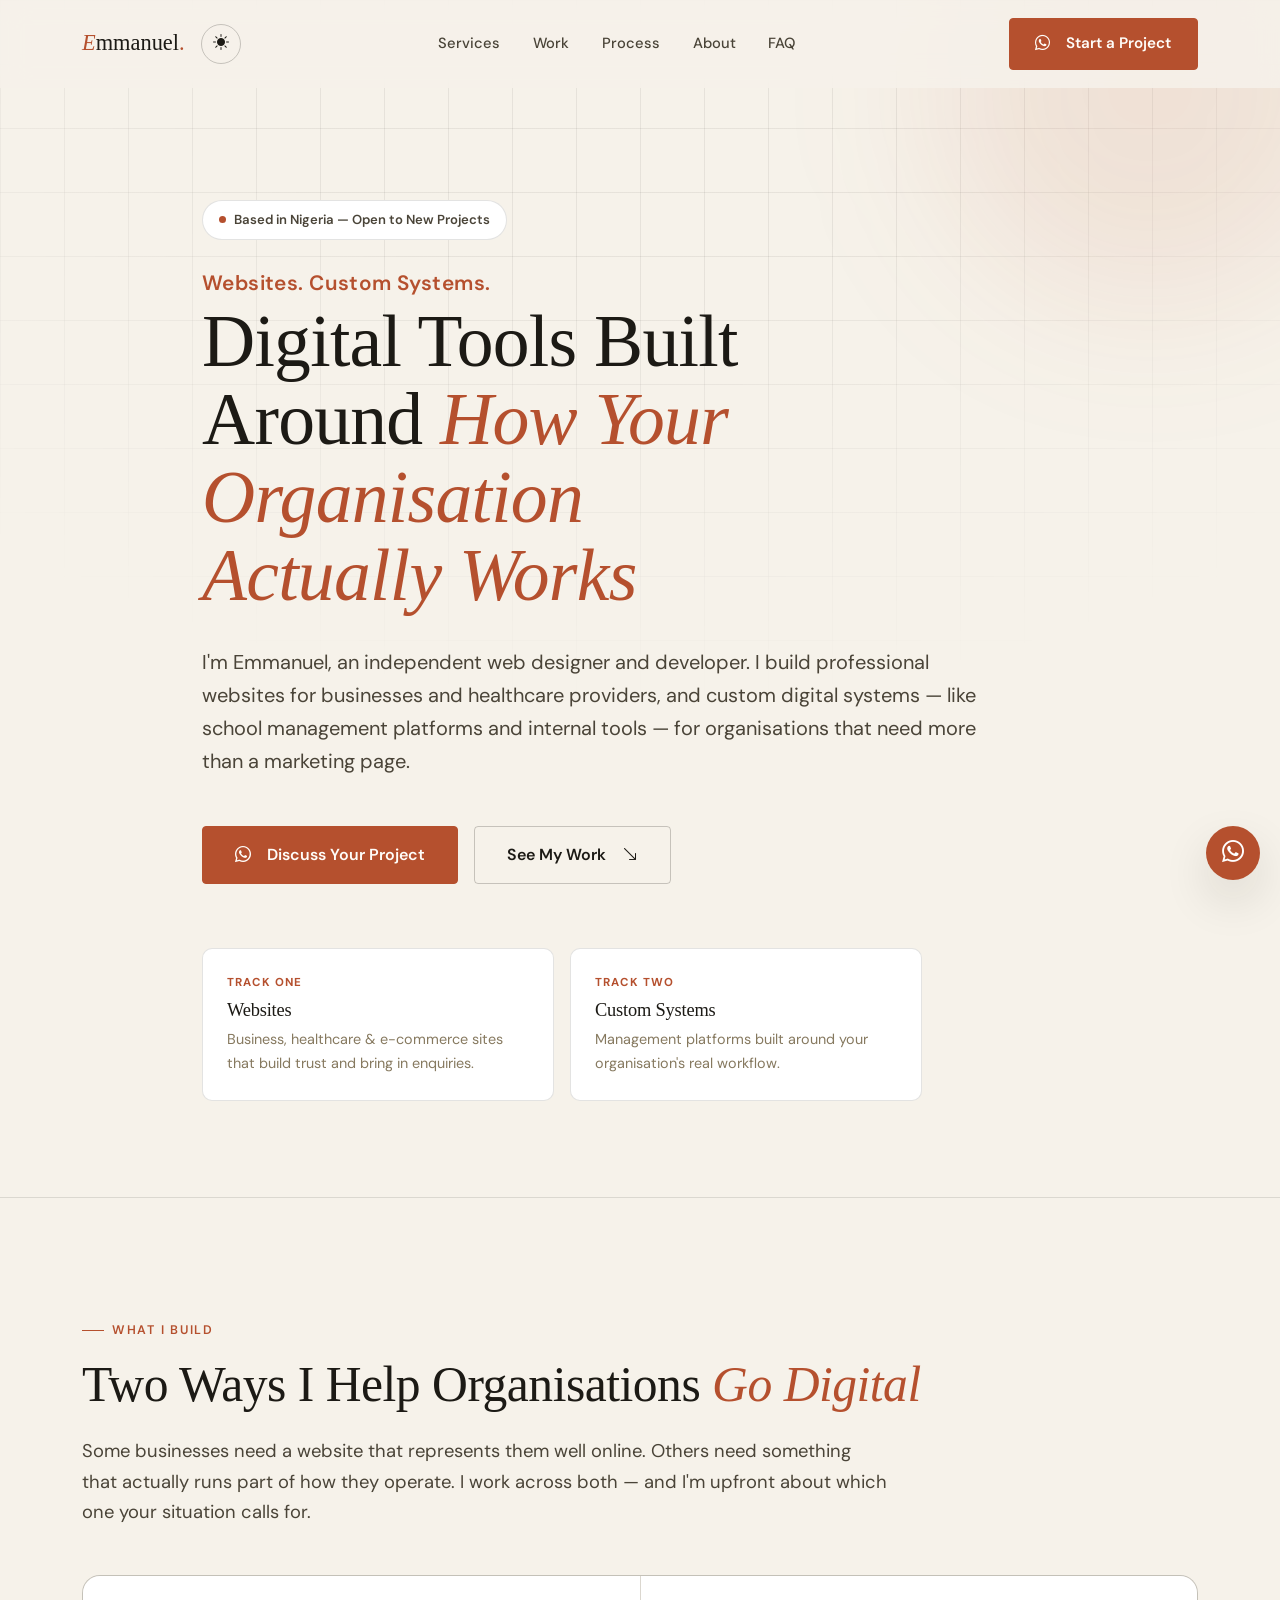
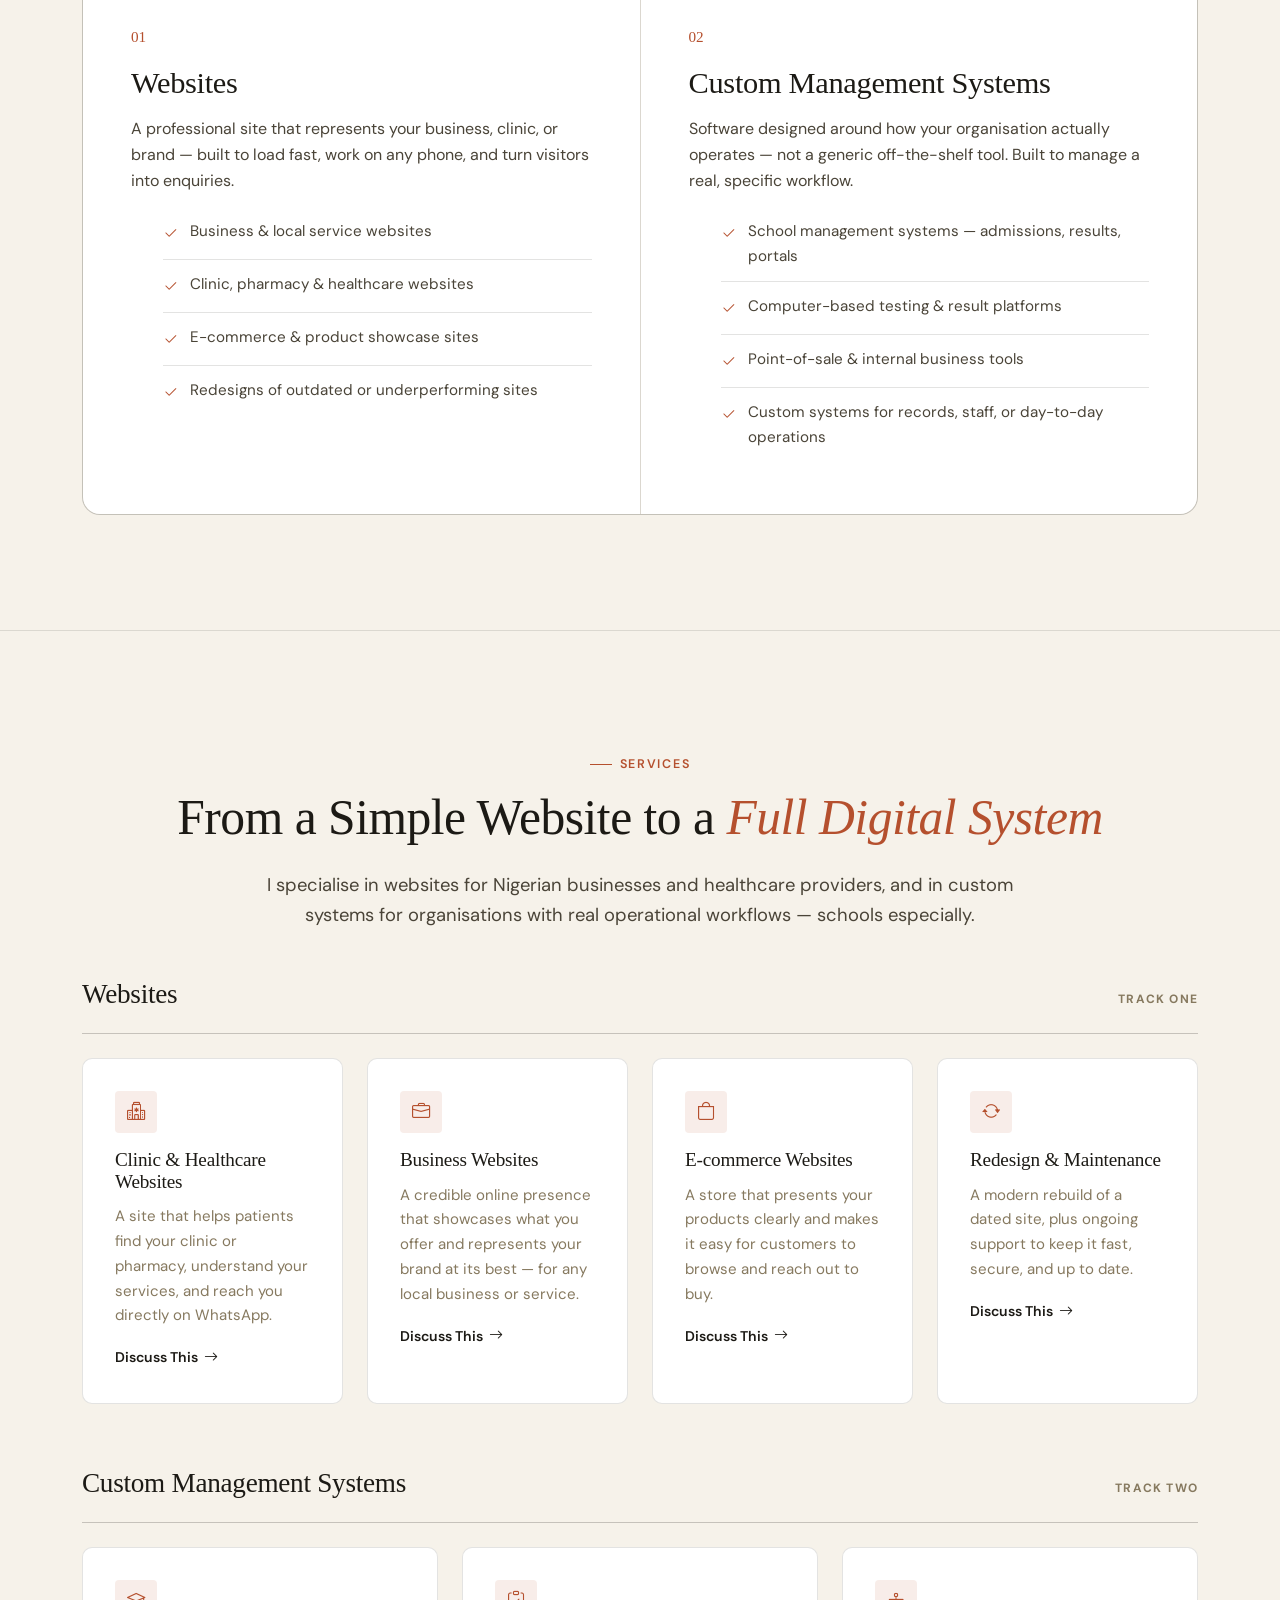
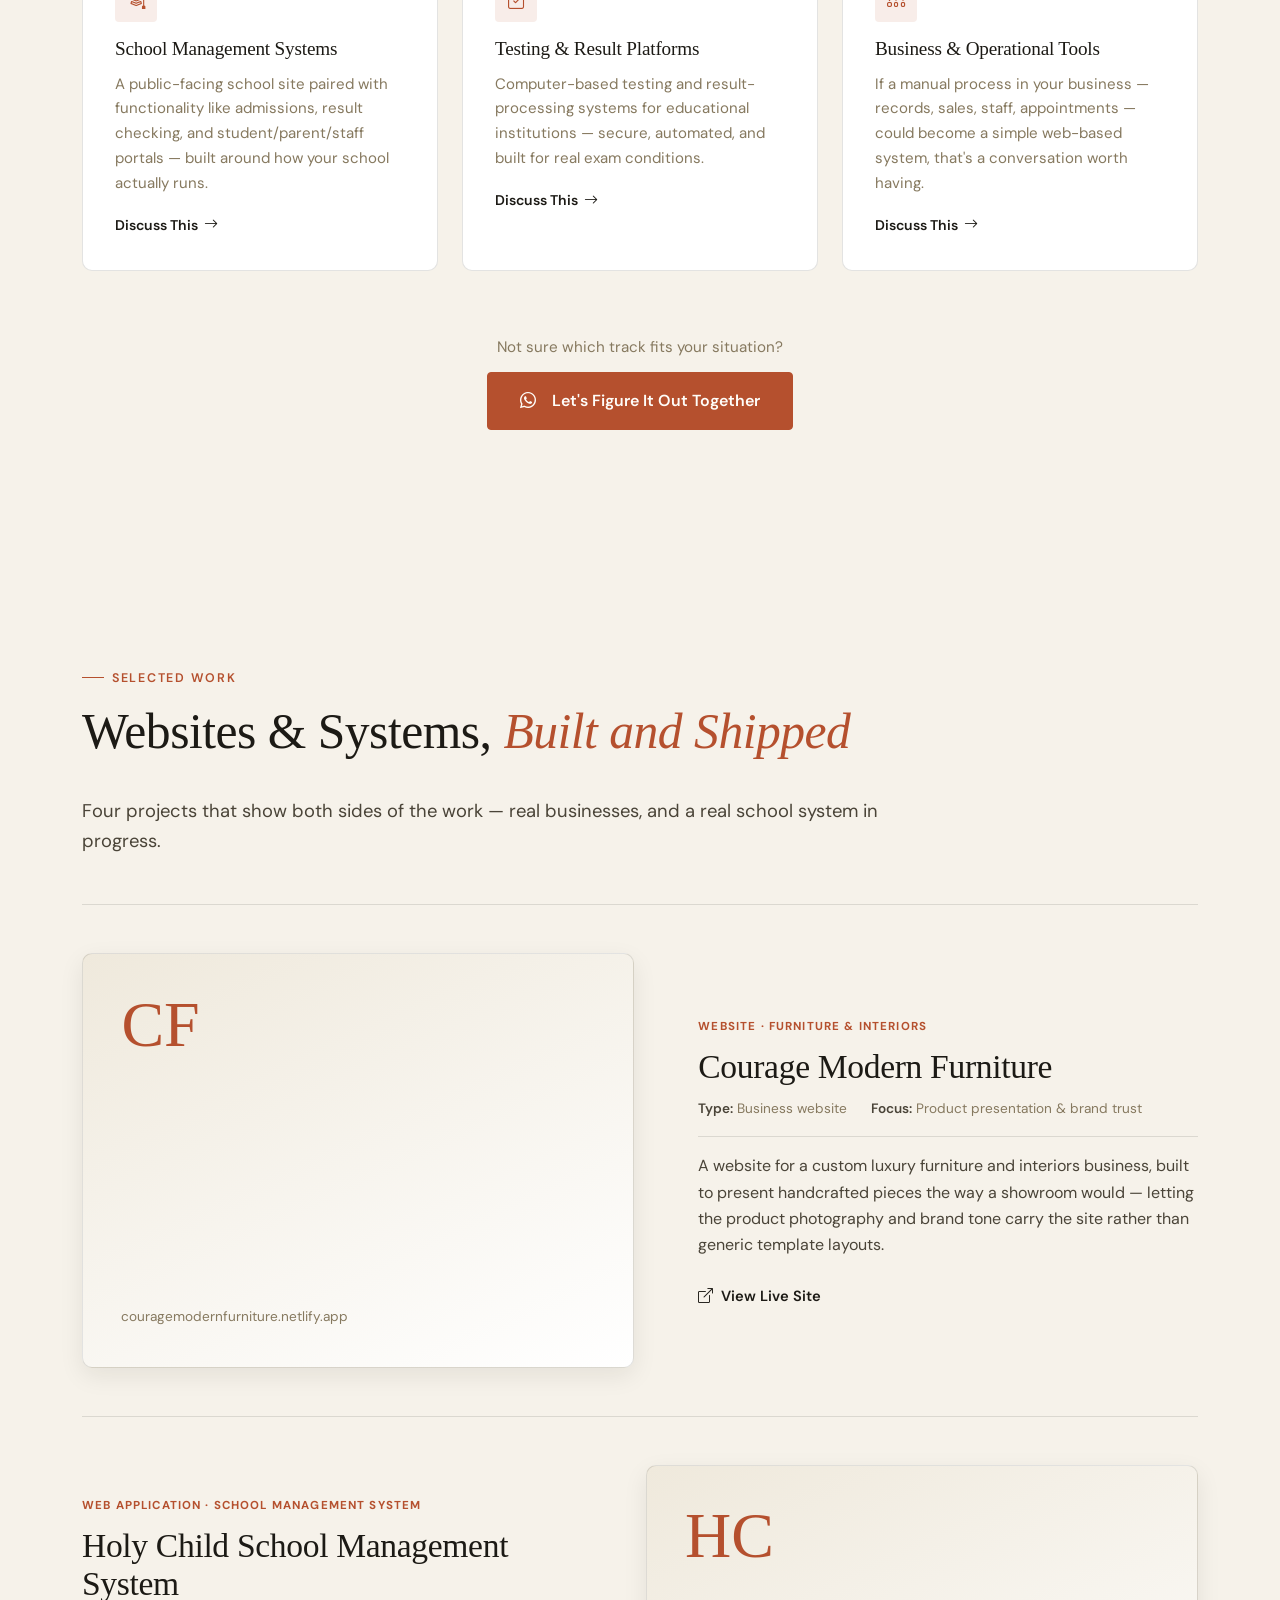
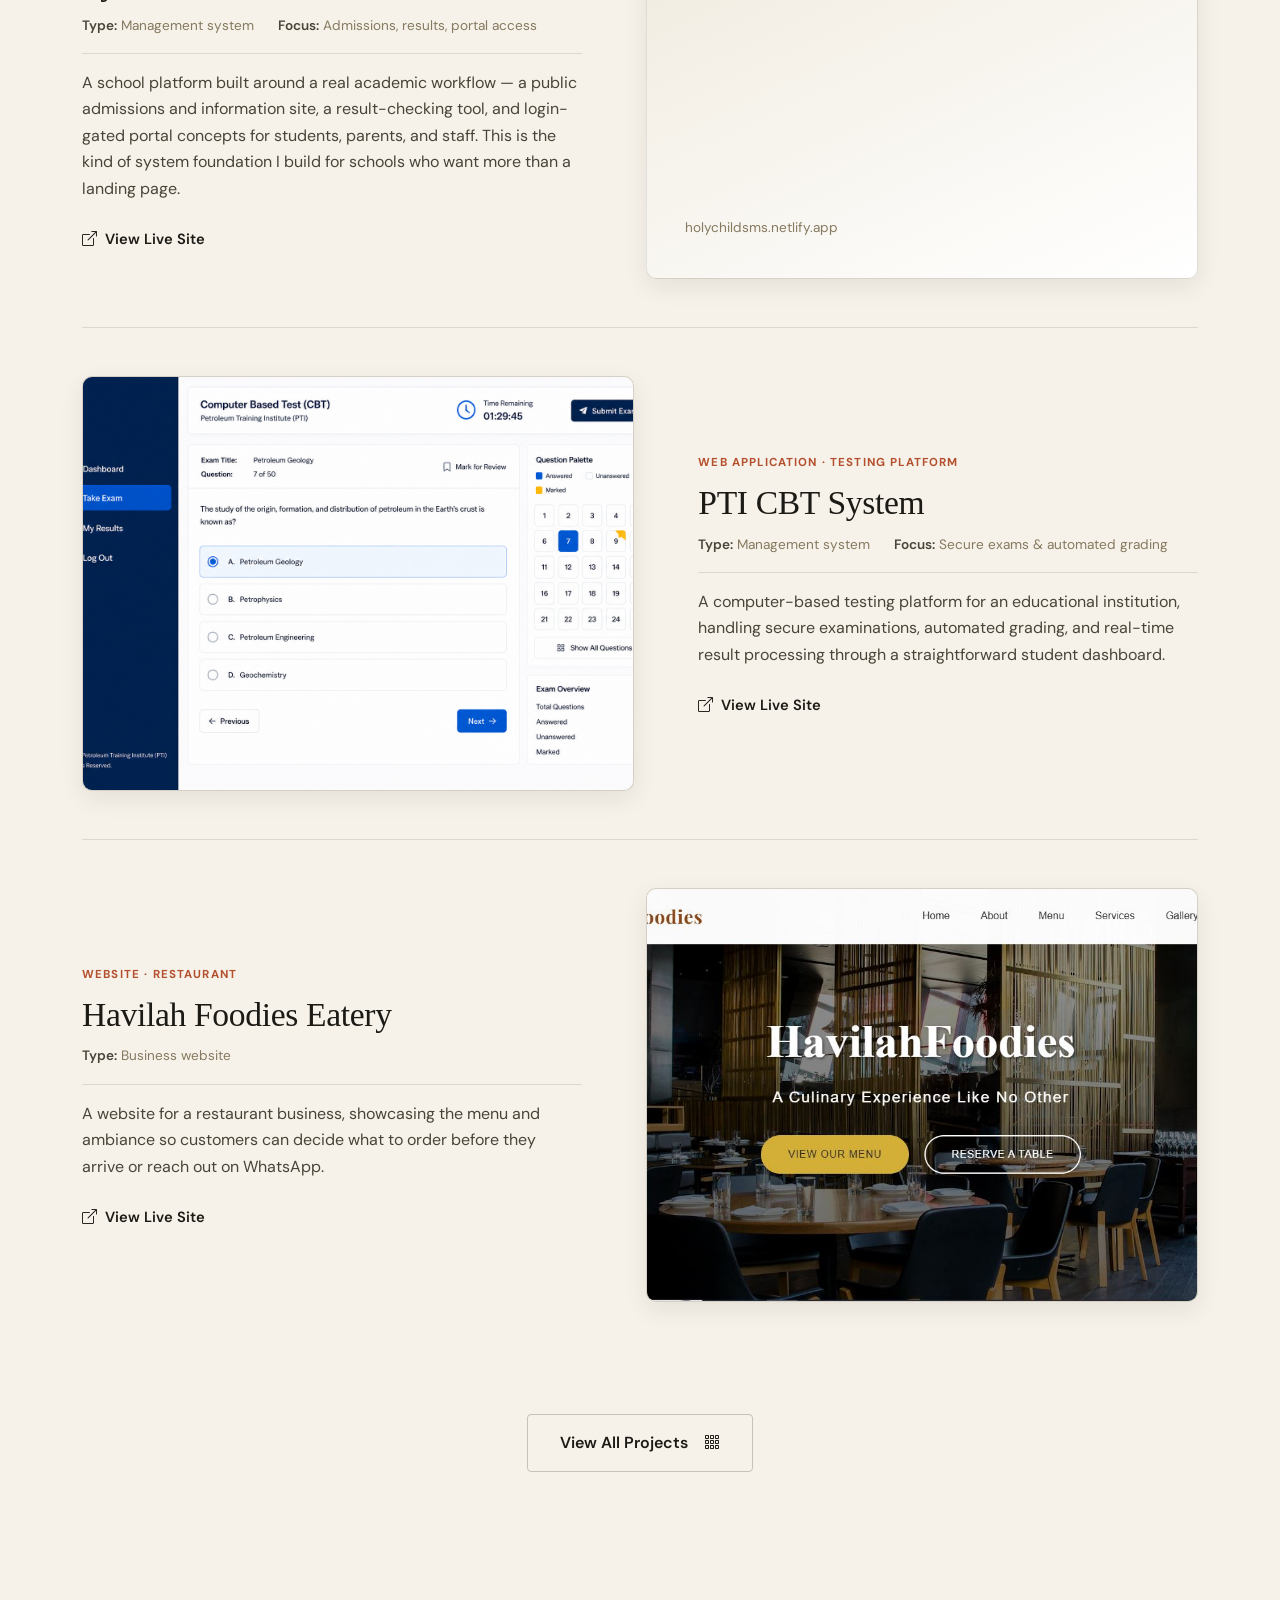
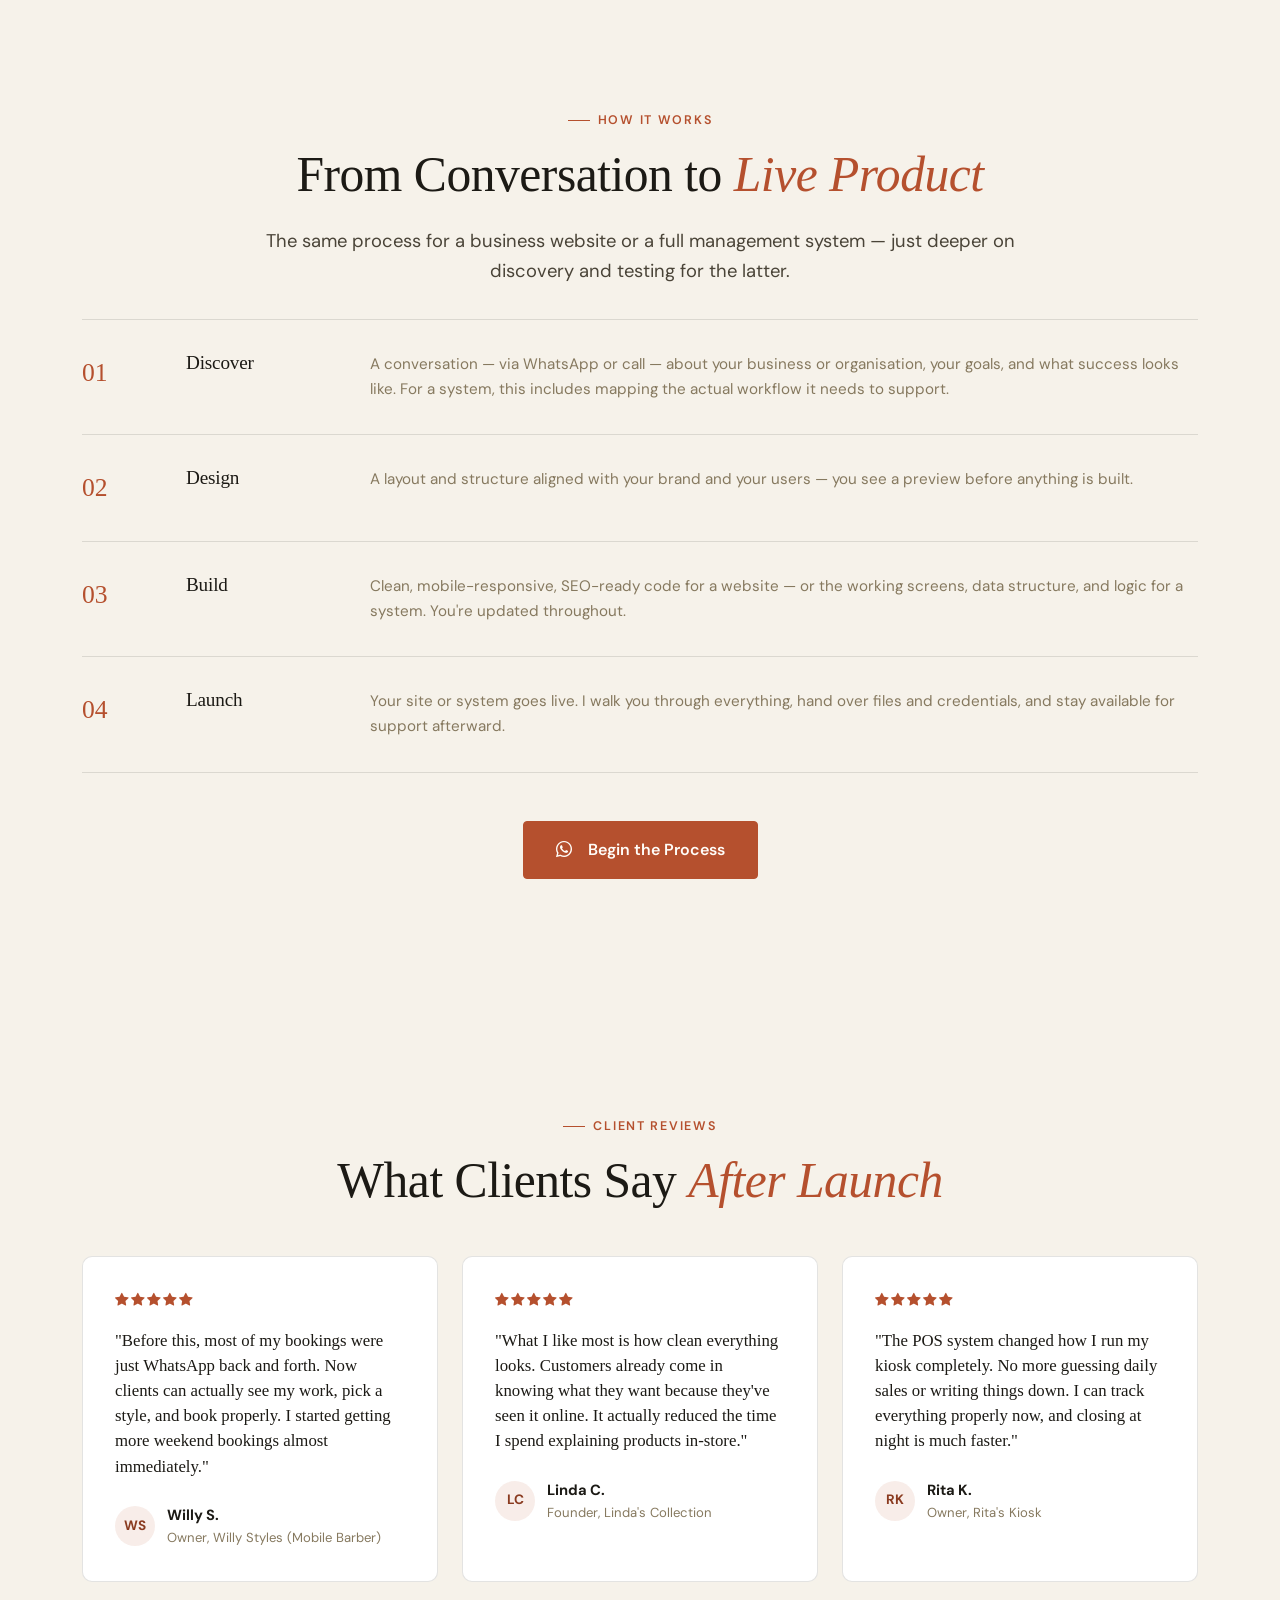
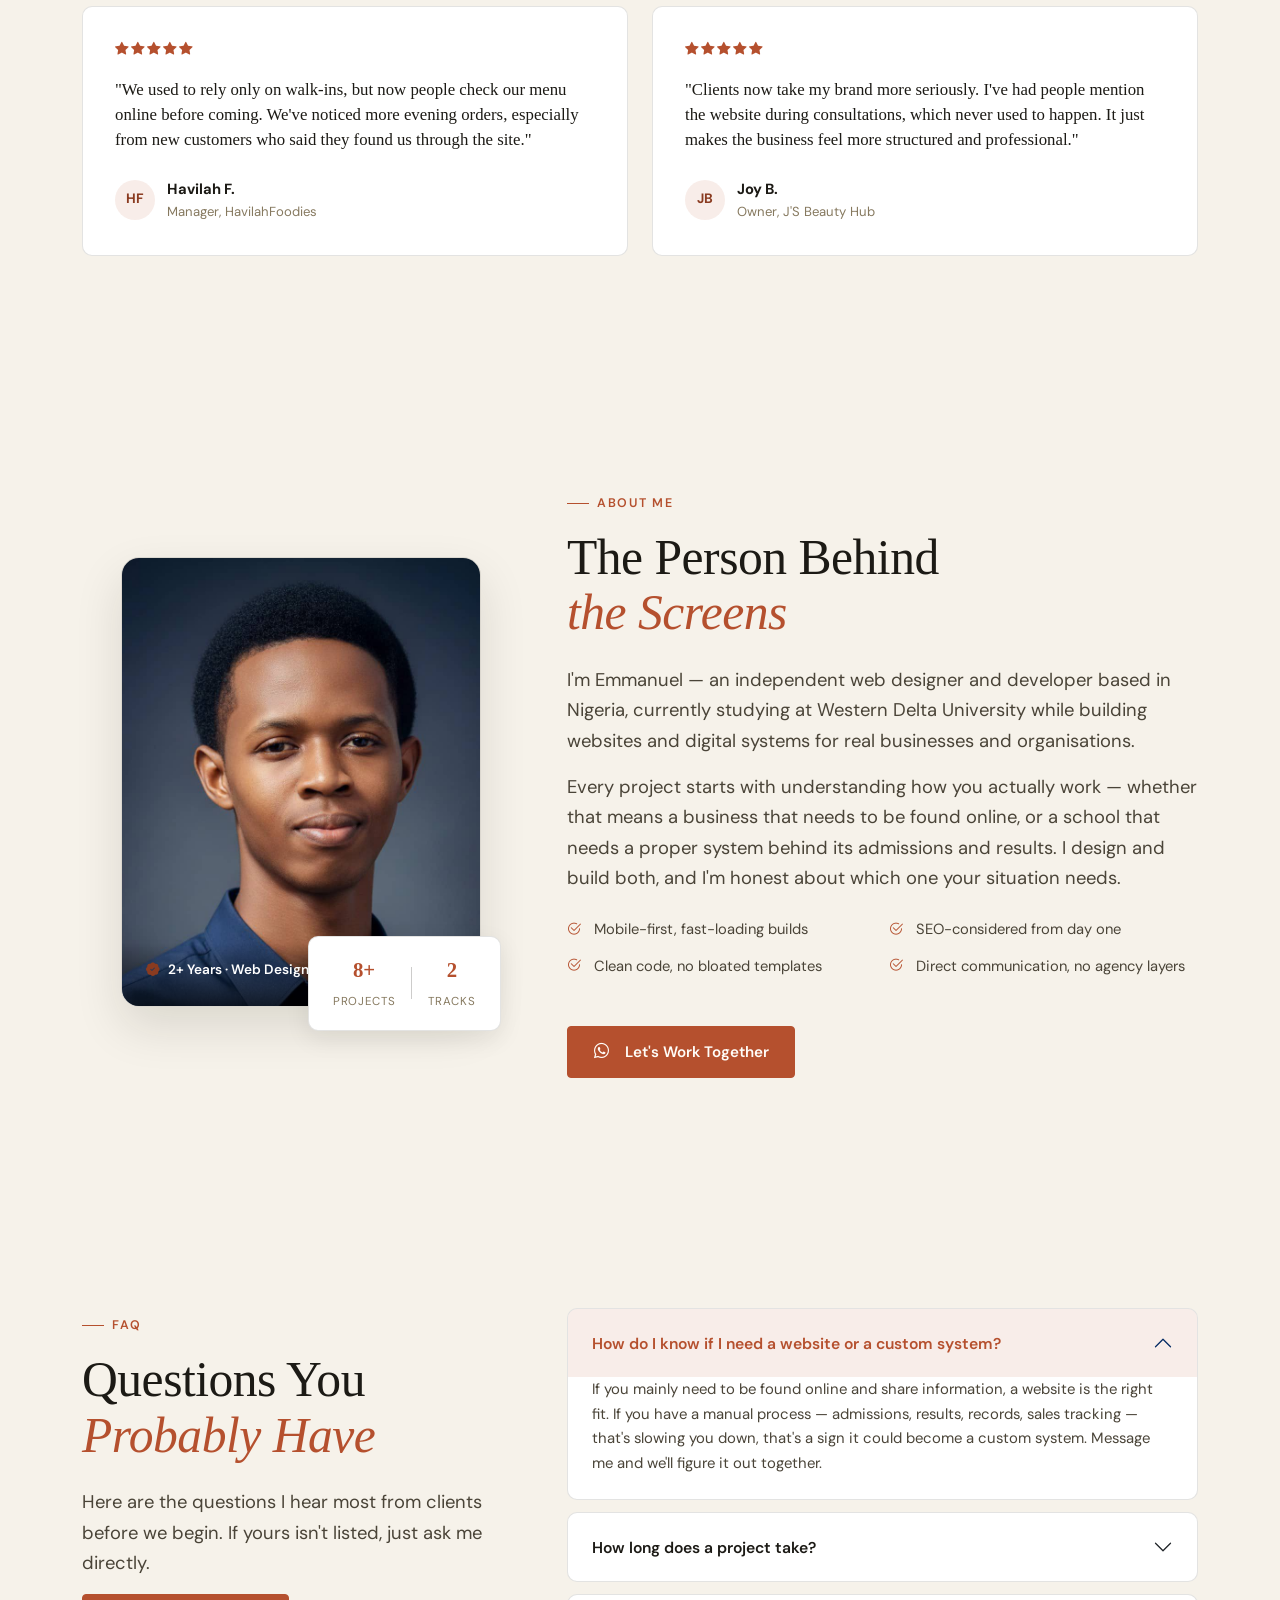
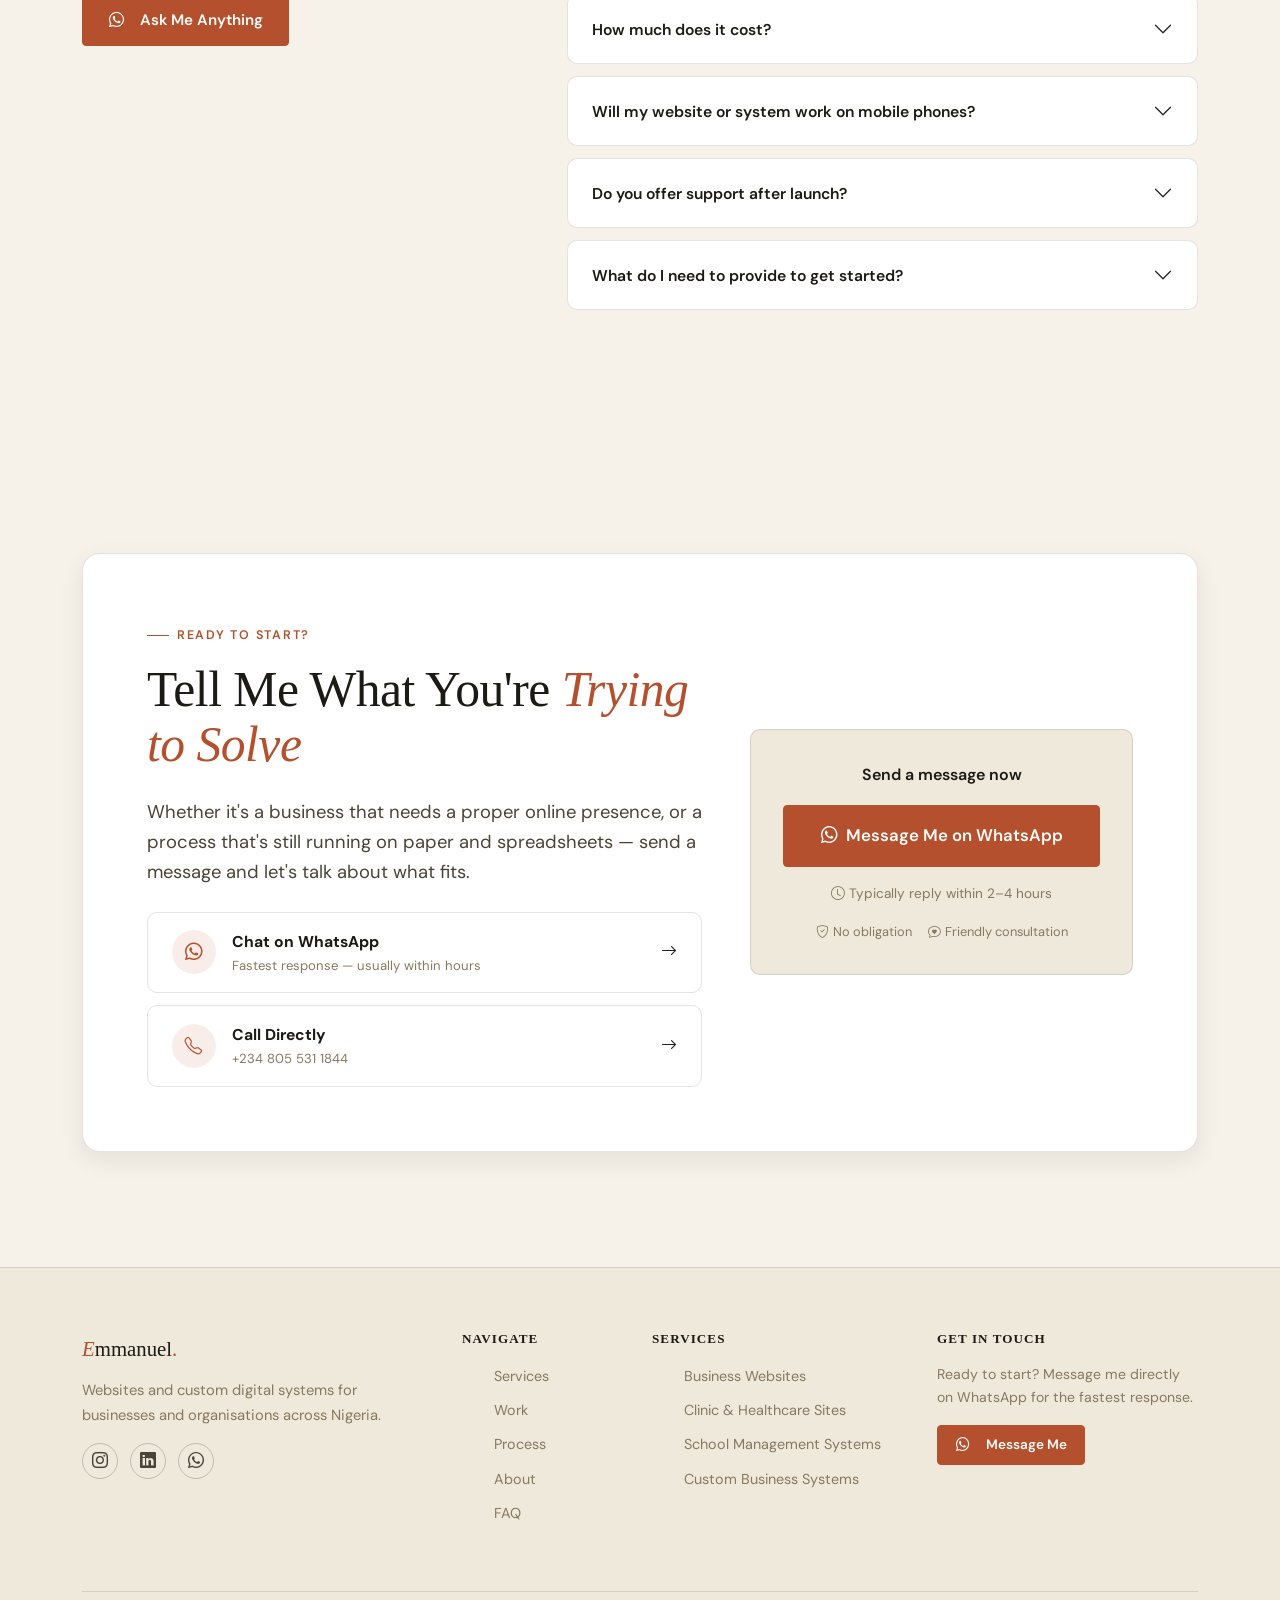
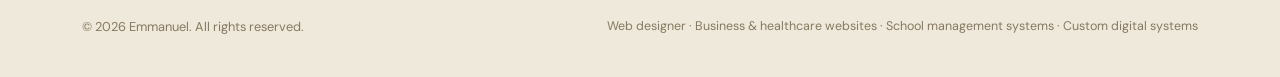
==== commit 21b2eae5: "Update image source paths in index.html" ====
--- a/index.html
+++ b/index.html
@@ -361,7 +361,7 @@
       <!-- Case Study 3: PTI CBT -->
       <article class="case-study reveal-up">
         <div class="case-study-visual">
-          <img src="assets/CBT.png" alt="PTI CBT computer-based testing platform interface" loading="lazy" />
+          <img src="CBT.png" alt="PTI CBT computer-based testing platform interface" loading="lazy" />
         </div>
         <div class="case-study-info">
           <span class="case-study-tag">Web Application · Testing Platform</span>
@@ -380,7 +380,7 @@
       <!-- Case Study 4: Havilah Foodies -->
       <article class="case-study case-study--reverse reveal-up">
         <div class="case-study-visual">
-          <img src="assets/halilah.JPG" alt="Havilah Foodies Eatery website" loading="lazy" />
+          <img src="halilah.JPG" alt="Havilah Foodies Eatery website" loading="lazy" />
         </div>
         <div class="case-study-info">
           <span class="case-study-tag">Website · Restaurant</span>
@@ -511,7 +511,7 @@
           <div class="about-portrait reveal-left">
             <div class="portrait-frame">
               <div class="portrait-initials-wrap">
-                <img src="assets/portrait.JPG"
+                <img src="portrait.JPG"
                    alt="Emmanuel — Web Designer & Digital Systems Developer"
                    class="portrait-photo"
                    onerror="this.style.display='none'" />
